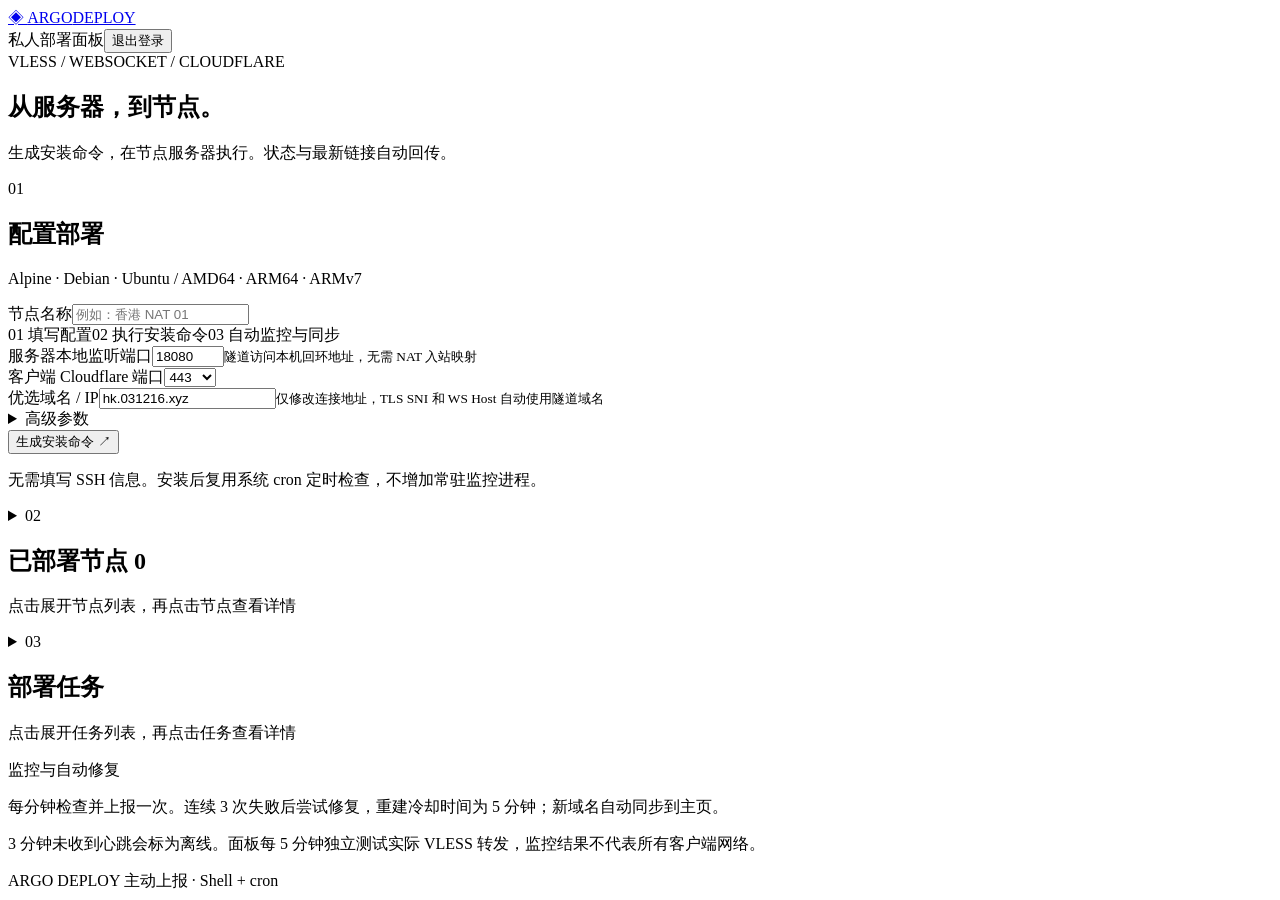
==== app/static/index.html @ 2254b19c "Release command-based Argo node deployment and monitoring" ====
<!doctype html>
<html lang="zh-CN"><head><meta charset="utf-8"><meta name="viewport" content="width=device-width,initial-scale=1"><title>Argo · 节点部署</title><link rel="stylesheet" href="/static/deploy.css?v=6"><script src="/static/deploy-ui.js?v=4" defer></script></head>
<body><header><a class="brand" href="/">◈ <span>ARGO<span class="subbrand">DEPLOY</span></span></a><div class="header-right"><span class="pill">私人部署面板</span><button id="logout" class="ghost">退出登录</button></div></header>
<main><section class="intro"><div class="eyebrow">VLESS / WEBSOCKET / CLOUDFLARE</div><h1>从服务器，到节点。</h1><p>生成安装命令，在节点服务器执行。状态与最新链接自动回传。</p></section>
<div class="layout"><section class="panel"><div class="section-title"><span class="step">01</span><div><h2>配置部署</h2><p>Alpine · Debian · Ubuntu / AMD64 · ARM64 · ARMv7</p></div></div>
<form id="deploy-form" autocomplete="off"><div class="field"><label for="remark">节点名称</label><input id="remark" name="remark" placeholder="例如：香港 NAT 01" required maxlength="80"></div><div class="install-flow"><span>01 填写配置</span><span>02 执行安装命令</span><span>03 自动监控与同步</span></div><div class="divider"></div><div class="fields"><div class="field"><label for="node_port">服务器本地监听端口</label><input id="node_port" name="node_port" type="number" value="18080" min="1024" max="65535" required><small>隧道访问本机回环地址，无需 NAT 入站映射</small></div><div class="field"><label for="client_port">客户端 Cloudflare 端口</label><select id="client_port" name="client_port"><option>443</option><option>2053</option><option>2083</option><option>2087</option><option>2096</option><option>8443</option></select></div></div>
<div class="field"><label for="client_address">优选域名 / IP</label><input id="client_address" name="client_address" value="hk.031216.xyz" placeholder="留空则使用隧道域名"><small>仅修改连接地址，TLS SNI 和 WS Host 自动使用隧道域名</small></div>
<details><summary>高级参数</summary><div class="field"><label for="ws_path">WebSocket 路径（可选）</label><input id="ws_path" name="ws_path" placeholder="留空自动生成，如 /my-path" maxlength="128"></div><div class="field"><label for="uuid">UUID（可选）</label><input id="uuid" name="uuid" placeholder="留空自动生成" maxlength="36"></div></details>
<div id="form-error" class="error" role="alert" hidden></div><button type="submit" class="primary" id="submit">生成安装命令 <span>↗</span></button><p class="footnote">无需填写 SSH 信息。安装后复用系统 cron 定时检查，不增加常驻监控进程。</p></form></section>
<section class="panel deployed"><details id="node-module" class="module-details"><summary class="section-title"><span class="step">02</span><div><h2>已部署节点 <span id="node-count" class="count">0</span></h2><p>点击展开节点列表，再点击节点查看详情</p></div><span class="module-arrow" aria-hidden="true"></span></summary><div id="deployed-nodes"><p class="empty">正在加载节点…</p></div></details></section><section class="panel tasks"><details id="task-module" class="module-details"><summary class="section-title"><span class="step">03</span><div><h2>部署任务</h2><p>点击展开任务列表，再点击任务查看详情</p></div><span class="module-arrow" aria-hidden="true"></span></summary><div class="task-toolbar"><button id="refresh" class="ghost" title="刷新任务">刷新任务 ↻</button></div><div id="tasks"><p class="empty">正在加载任务…</p></div></details></section><section class="note"><span>监控与自动修复</span><p>每分钟检查并上报一次。连续 3 次失败后尝试修复，重建冷却时间为 5 分钟；新域名自动同步到主页。</p><p>3 分钟未收到心跳会标为离线。面板每 5 分钟独立测试实际 VLESS 转发，监控结果不代表所有客户端网络。</p></section></div>
<section id="logs-panel" class="panel logs" hidden><div class="section-title"><span class="step">04</span><h2 id="logs-title">任务日志</h2><button id="close-logs" class="icon">×</button></div><pre id="logs" aria-live="polite"></pre></section><dialog id="edit-dialog"><div class="dialog-heading"><h2>编辑节点</h2><button id="close-edit" type="button" class="icon" aria-label="关闭">×</button></div><form id="edit-form"><div class="field"><label for="edit-remark">节点名称</label><input id="edit-remark" name="remark" required maxlength="80"></div><div class="fields"><div class="field"><label for="edit-node-port">服务器本地监听端口</label><input id="edit-node-port" name="node_port" type="number" min="1024" max="65535" required></div><div class="field"><label for="edit-client-port">客户端端口</label><select id="edit-client-port" name="client_port"><option>443</option><option>2053</option><option>2083</option><option>2087</option><option>2096</option><option>8443</option></select></div></div><div class="field"><label for="edit-address">优选域名 / IP</label><input id="edit-address" name="client_address" placeholder="留空使用隧道域名" maxlength="253"></div><p class="edit-hint">优选地址、客户端端口和名称立即更新链接。监听端口由节点下次连接时应用；未接入的已有节点需先执行接入命令。端口修改会生成新的临时隧道链接。</p><div id="edit-error" class="error" role="alert" hidden></div><button id="save-edit" class="primary" type="submit">保存修改</button></form></dialog><dialog id="command-dialog"><div class="dialog-heading"><h2 id="command-title">在节点服务器执行</h2><button id="close-command" type="button" class="icon" aria-label="关闭">×</button></div><p class="edit-hint">复制命令，在对应服务器以 root 执行。命令 24 小时有效，仅可完成一次绑定；重新生成后旧命令失效。</p><pre id="install-command" class="command-output"></pre><button id="copy-command" class="primary" type="button">复制安装命令</button><p class="edit-hint command-hint">安装进度、状态和 VLESS 链接会自动出现在主页，无需保持本页打开。</p></dialog></main><footer>ARGO DEPLOY <span>主动上报 · Shell + cron</span></footer></body></html>
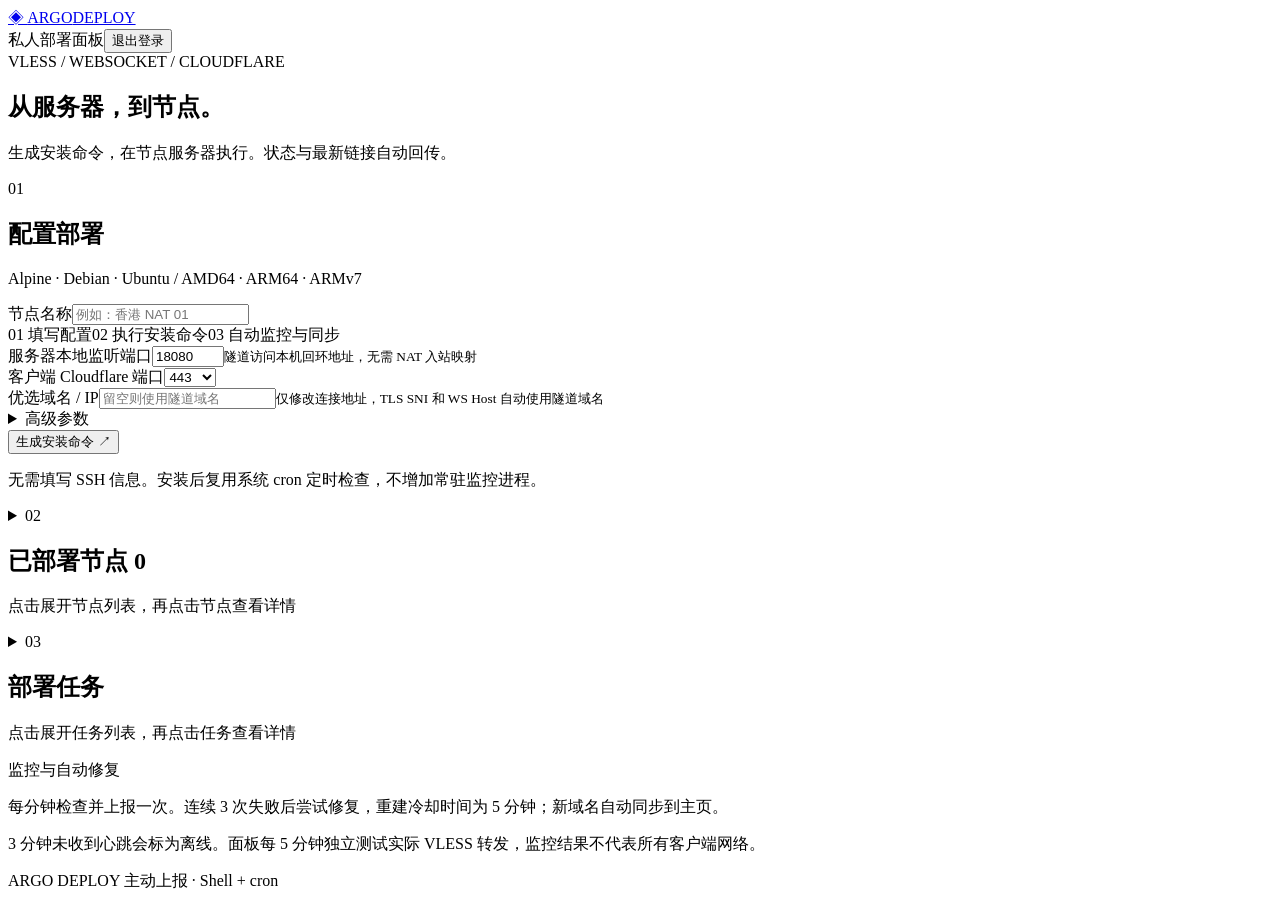
==== commit b500b65f: "Remove built-in preferred address from public defaults and examples" ====
--- a/app/static/index.html
+++ b/app/static/index.html
@@ -1,10 +1,10 @@
 <!doctype html>
-<html lang="zh-CN"><head><meta charset="utf-8"><meta name="viewport" content="width=device-width,initial-scale=1"><title>Argo · 节点部署</title><link rel="stylesheet" href="/static/deploy.css?v=6"><script src="/static/deploy-ui.js?v=4" defer></script></head>
+<html lang="zh-CN"><head><meta charset="utf-8"><meta name="viewport" content="width=device-width,initial-scale=1"><title>Argo · 节点部署</title><link rel="stylesheet" href="/static/deploy.css?v=6"><script src="/static/deploy-ui.js?v=5" defer></script></head>
 <body><header><a class="brand" href="/">◈ <span>ARGO<span class="subbrand">DEPLOY</span></span></a><div class="header-right"><span class="pill">私人部署面板</span><button id="logout" class="ghost">退出登录</button></div></header>
 <main><section class="intro"><div class="eyebrow">VLESS / WEBSOCKET / CLOUDFLARE</div><h1>从服务器，到节点。</h1><p>生成安装命令，在节点服务器执行。状态与最新链接自动回传。</p></section>
 <div class="layout"><section class="panel"><div class="section-title"><span class="step">01</span><div><h2>配置部署</h2><p>Alpine · Debian · Ubuntu / AMD64 · ARM64 · ARMv7</p></div></div>
 <form id="deploy-form" autocomplete="off"><div class="field"><label for="remark">节点名称</label><input id="remark" name="remark" placeholder="例如：香港 NAT 01" required maxlength="80"></div><div class="install-flow"><span>01 填写配置</span><span>02 执行安装命令</span><span>03 自动监控与同步</span></div><div class="divider"></div><div class="fields"><div class="field"><label for="node_port">服务器本地监听端口</label><input id="node_port" name="node_port" type="number" value="18080" min="1024" max="65535" required><small>隧道访问本机回环地址，无需 NAT 入站映射</small></div><div class="field"><label for="client_port">客户端 Cloudflare 端口</label><select id="client_port" name="client_port"><option>443</option><option>2053</option><option>2083</option><option>2087</option><option>2096</option><option>8443</option></select></div></div>
-<div class="field"><label for="client_address">优选域名 / IP</label><input id="client_address" name="client_address" value="hk.031216.xyz" placeholder="留空则使用隧道域名"><small>仅修改连接地址，TLS SNI 和 WS Host 自动使用隧道域名</small></div>
+<div class="field"><label for="client_address">优选域名 / IP</label><input id="client_address" name="client_address" value="" placeholder="留空则使用隧道域名"><small>仅修改连接地址，TLS SNI 和 WS Host 自动使用隧道域名</small></div>
 <details><summary>高级参数</summary><div class="field"><label for="ws_path">WebSocket 路径（可选）</label><input id="ws_path" name="ws_path" placeholder="留空自动生成，如 /my-path" maxlength="128"></div><div class="field"><label for="uuid">UUID（可选）</label><input id="uuid" name="uuid" placeholder="留空自动生成" maxlength="36"></div></details>
 <div id="form-error" class="error" role="alert" hidden></div><button type="submit" class="primary" id="submit">生成安装命令 <span>↗</span></button><p class="footnote">无需填写 SSH 信息。安装后复用系统 cron 定时检查，不增加常驻监控进程。</p></form></section>
 <section class="panel deployed"><details id="node-module" class="module-details"><summary class="section-title"><span class="step">02</span><div><h2>已部署节点 <span id="node-count" class="count">0</span></h2><p>点击展开节点列表，再点击节点查看详情</p></div><span class="module-arrow" aria-hidden="true"></span></summary><div id="deployed-nodes"><p class="empty">正在加载节点…</p></div></details></section><section class="panel tasks"><details id="task-module" class="module-details"><summary class="section-title"><span class="step">03</span><div><h2>部署任务</h2><p>点击展开任务列表，再点击任务查看详情</p></div><span class="module-arrow" aria-hidden="true"></span></summary><div class="task-toolbar"><button id="refresh" class="ghost" title="刷新任务">刷新任务 ↻</button></div><div id="tasks"><p class="empty">正在加载任务…</p></div></details></section><section class="note"><span>监控与自动修复</span><p>每分钟检查并上报一次。连续 3 次失败后尝试修复，重建冷却时间为 5 分钟；新域名自动同步到主页。</p><p>3 分钟未收到心跳会标为离线。面板每 5 分钟独立测试实际 VLESS 转发，监控结果不代表所有客户端网络。</p></section></div>
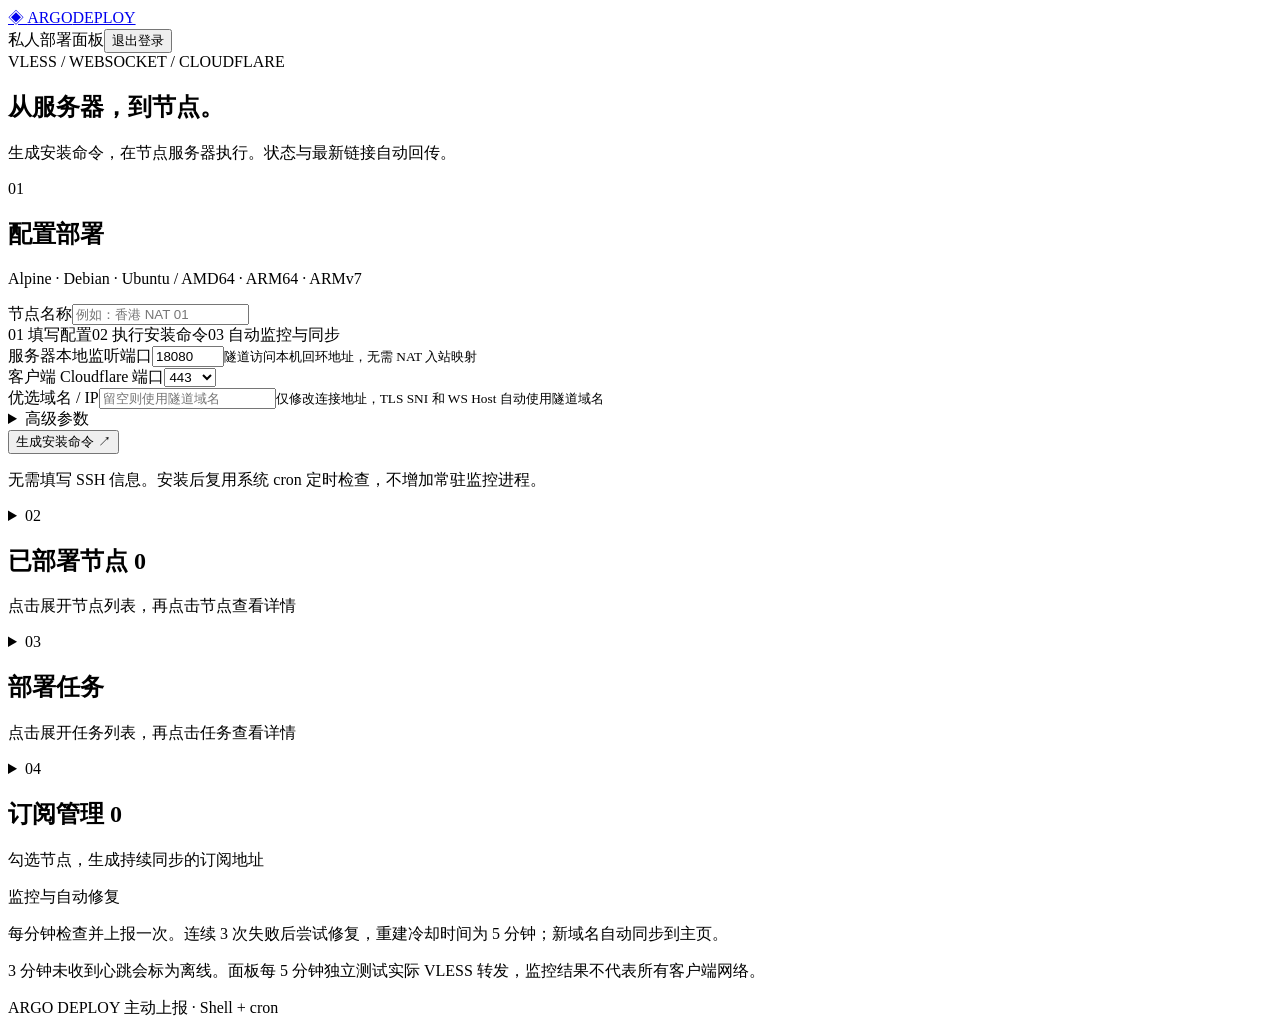
==== commit 93907125: "Add selective live subscriptions with multi-client export and link controls" ====
--- a/app/static/index.html
+++ b/app/static/index.html
@@ -1,5 +1,5 @@
 <!doctype html>
-<html lang="zh-CN"><head><meta charset="utf-8"><meta name="viewport" content="width=device-width,initial-scale=1"><title>Argo · 节点部署</title><link rel="stylesheet" href="/static/deploy.css?v=6"><script src="/static/deploy-ui.js?v=5" defer></script></head>
+<html lang="zh-CN"><head><meta charset="utf-8"><meta name="viewport" content="width=device-width,initial-scale=1"><title>Argo · 节点部署</title><link rel="stylesheet" href="/static/deploy.css?v=7"><script src="/static/deploy-ui.js?v=6" defer></script><script src="/static/subscriptions.js?v=1" defer></script></head>
 <body><header><a class="brand" href="/">◈ <span>ARGO<span class="subbrand">DEPLOY</span></span></a><div class="header-right"><span class="pill">私人部署面板</span><button id="logout" class="ghost">退出登录</button></div></header>
 <main><section class="intro"><div class="eyebrow">VLESS / WEBSOCKET / CLOUDFLARE</div><h1>从服务器，到节点。</h1><p>生成安装命令，在节点服务器执行。状态与最新链接自动回传。</p></section>
 <div class="layout"><section class="panel"><div class="section-title"><span class="step">01</span><div><h2>配置部署</h2><p>Alpine · Debian · Ubuntu / AMD64 · ARM64 · ARMv7</p></div></div>
@@ -7,5 +7,5 @@
 <div class="field"><label for="client_address">优选域名 / IP</label><input id="client_address" name="client_address" value="" placeholder="留空则使用隧道域名"><small>仅修改连接地址，TLS SNI 和 WS Host 自动使用隧道域名</small></div>
 <details><summary>高级参数</summary><div class="field"><label for="ws_path">WebSocket 路径（可选）</label><input id="ws_path" name="ws_path" placeholder="留空自动生成，如 /my-path" maxlength="128"></div><div class="field"><label for="uuid">UUID（可选）</label><input id="uuid" name="uuid" placeholder="留空自动生成" maxlength="36"></div></details>
 <div id="form-error" class="error" role="alert" hidden></div><button type="submit" class="primary" id="submit">生成安装命令 <span>↗</span></button><p class="footnote">无需填写 SSH 信息。安装后复用系统 cron 定时检查，不增加常驻监控进程。</p></form></section>
-<section class="panel deployed"><details id="node-module" class="module-details"><summary class="section-title"><span class="step">02</span><div><h2>已部署节点 <span id="node-count" class="count">0</span></h2><p>点击展开节点列表，再点击节点查看详情</p></div><span class="module-arrow" aria-hidden="true"></span></summary><div id="deployed-nodes"><p class="empty">正在加载节点…</p></div></details></section><section class="panel tasks"><details id="task-module" class="module-details"><summary class="section-title"><span class="step">03</span><div><h2>部署任务</h2><p>点击展开任务列表，再点击任务查看详情</p></div><span class="module-arrow" aria-hidden="true"></span></summary><div class="task-toolbar"><button id="refresh" class="ghost" title="刷新任务">刷新任务 ↻</button></div><div id="tasks"><p class="empty">正在加载任务…</p></div></details></section><section class="note"><span>监控与自动修复</span><p>每分钟检查并上报一次。连续 3 次失败后尝试修复，重建冷却时间为 5 分钟；新域名自动同步到主页。</p><p>3 分钟未收到心跳会标为离线。面板每 5 分钟独立测试实际 VLESS 转发，监控结果不代表所有客户端网络。</p></section></div>
-<section id="logs-panel" class="panel logs" hidden><div class="section-title"><span class="step">04</span><h2 id="logs-title">任务日志</h2><button id="close-logs" class="icon">×</button></div><pre id="logs" aria-live="polite"></pre></section><dialog id="edit-dialog"><div class="dialog-heading"><h2>编辑节点</h2><button id="close-edit" type="button" class="icon" aria-label="关闭">×</button></div><form id="edit-form"><div class="field"><label for="edit-remark">节点名称</label><input id="edit-remark" name="remark" required maxlength="80"></div><div class="fields"><div class="field"><label for="edit-node-port">服务器本地监听端口</label><input id="edit-node-port" name="node_port" type="number" min="1024" max="65535" required></div><div class="field"><label for="edit-client-port">客户端端口</label><select id="edit-client-port" name="client_port"><option>443</option><option>2053</option><option>2083</option><option>2087</option><option>2096</option><option>8443</option></select></div></div><div class="field"><label for="edit-address">优选域名 / IP</label><input id="edit-address" name="client_address" placeholder="留空使用隧道域名" maxlength="253"></div><p class="edit-hint">优选地址、客户端端口和名称立即更新链接。监听端口由节点下次连接时应用；未接入的已有节点需先执行接入命令。端口修改会生成新的临时隧道链接。</p><div id="edit-error" class="error" role="alert" hidden></div><button id="save-edit" class="primary" type="submit">保存修改</button></form></dialog><dialog id="command-dialog"><div class="dialog-heading"><h2 id="command-title">在节点服务器执行</h2><button id="close-command" type="button" class="icon" aria-label="关闭">×</button></div><p class="edit-hint">复制命令，在对应服务器以 root 执行。命令 24 小时有效，仅可完成一次绑定；重新生成后旧命令失效。</p><pre id="install-command" class="command-output"></pre><button id="copy-command" class="primary" type="button">复制安装命令</button><p class="edit-hint command-hint">安装进度、状态和 VLESS 链接会自动出现在主页，无需保持本页打开。</p></dialog></main><footer>ARGO DEPLOY <span>主动上报 · Shell + cron</span></footer></body></html>
+<section class="panel deployed"><details id="node-module" class="module-details"><summary class="section-title"><span class="step">02</span><div><h2>已部署节点 <span id="node-count" class="count">0</span></h2><p>点击展开节点列表，再点击节点查看详情</p></div><span class="module-arrow" aria-hidden="true"></span></summary><div id="deployed-nodes"><p class="empty">正在加载节点…</p></div></details></section><section class="panel tasks"><details id="task-module" class="module-details"><summary class="section-title"><span class="step">03</span><div><h2>部署任务</h2><p>点击展开任务列表，再点击任务查看详情</p></div><span class="module-arrow" aria-hidden="true"></span></summary><div class="task-toolbar"><button id="refresh" class="ghost" title="刷新任务">刷新任务 ↻</button></div><div id="tasks"><p class="empty">正在加载任务…</p></div></details></section><section class="panel subscriptions"><details id="subscription-module" class="module-details"><summary class="section-title"><span class="step">04</span><div><h2>订阅管理 <span id="subscription-count" class="count">0</span></h2><p>勾选节点，生成持续同步的订阅地址</p></div><span class="module-arrow" aria-hidden="true"></span></summary><div class="task-toolbar"><button id="new-subscription" class="ghost" type="button">创建订阅 +</button></div><p class="meta">订阅只包含已选择的节点；域名变化随客户端更新订阅同步。订阅地址包含访问凭据，请仅分享给需要使用的人。</p><div id="subscription-error" class="error" role="alert" hidden></div><div id="subscription-list"><p class="empty">正在加载订阅…</p></div></details></section><section class="note"><span>监控与自动修复</span><p>每分钟检查并上报一次。连续 3 次失败后尝试修复，重建冷却时间为 5 分钟；新域名自动同步到主页。</p><p>3 分钟未收到心跳会标为离线。面板每 5 分钟独立测试实际 VLESS 转发，监控结果不代表所有客户端网络。</p></section></div>
+<section id="logs-panel" class="panel logs" hidden><div class="section-title"><span class="step">04</span><h2 id="logs-title">任务日志</h2><button id="close-logs" class="icon">×</button></div><pre id="logs" aria-live="polite"></pre></section><dialog id="edit-dialog"><div class="dialog-heading"><h2>编辑节点</h2><button id="close-edit" type="button" class="icon" aria-label="关闭">×</button></div><form id="edit-form"><div class="field"><label for="edit-remark">节点名称</label><input id="edit-remark" name="remark" required maxlength="80"></div><div class="fields"><div class="field"><label for="edit-node-port">服务器本地监听端口</label><input id="edit-node-port" name="node_port" type="number" min="1024" max="65535" required></div><div class="field"><label for="edit-client-port">客户端端口</label><select id="edit-client-port" name="client_port"><option>443</option><option>2053</option><option>2083</option><option>2087</option><option>2096</option><option>8443</option></select></div></div><div class="field"><label for="edit-address">优选域名 / IP</label><input id="edit-address" name="client_address" placeholder="留空使用隧道域名" maxlength="253"></div><p class="edit-hint">优选地址、客户端端口和名称立即更新链接。监听端口由节点下次连接时应用；未接入的已有节点需先执行接入命令。端口修改会生成新的临时隧道链接。</p><div id="edit-error" class="error" role="alert" hidden></div><button id="save-edit" class="primary" type="submit">保存修改</button></form></dialog><dialog id="command-dialog"><div class="dialog-heading"><h2 id="command-title">在节点服务器执行</h2><button id="close-command" type="button" class="icon" aria-label="关闭">×</button></div><p class="edit-hint">复制命令，在对应服务器以 root 执行。命令 24 小时有效，仅可完成一次绑定；重新生成后旧命令失效。</p><pre id="install-command" class="command-output"></pre><button id="copy-command" class="primary" type="button">复制安装命令</button><p class="edit-hint command-hint">安装进度、状态和 VLESS 链接会自动出现在主页，无需保持本页打开。</p></dialog><dialog id="subscription-editor"><div class="dialog-heading"><h2 id="subscription-editor-title">创建订阅</h2><button id="close-sub-editor" type="button" class="icon" aria-label="关闭">×</button></div><form id="subscription-form"><div class="field"><label for="sub-name">订阅名称</label><input id="sub-name" required maxlength="80" placeholder="例如：我的常用节点"></div><div class="field"><label for="sub-expires">到期时间（可选，本地时间）</label><input id="sub-expires" type="datetime-local"><small>留空永久有效，到期后订阅地址停止访问。</small></div><label class="check"><input id="sub-enabled" type="checkbox" checked>启用订阅</label><div class="divider"></div><div class="field"><label for="sub-node-search">选择节点 · 已选 <span id="sub-selected-count">0</span></label><input id="sub-node-search" type="search" placeholder="搜索节点名称或地址"></div><div class="task-actions"><button id="sub-select-all" class="ghost" type="button">选择可见节点</button><button id="sub-select-none" class="ghost" type="button">清空选择</button></div><div id="sub-node-picker" class="subscription-picker"></div><p class="edit-hint">新部署节点不会自动加入；可随时编辑选择。卸载中或已删除的节点不再导出。未选节点时可保存，待添加节点后再使用订阅。</p><div id="sub-edit-error" class="error" role="alert" hidden></div><button id="save-subscription" class="primary" type="submit">保存订阅</button></form></dialog><dialog id="subscription-preview"><div class="dialog-heading"><h2 id="sub-preview-title">订阅预览</h2><button id="close-sub-preview" type="button" class="icon" aria-label="关闭">×</button></div><pre id="sub-preview-content" class="command-output"></pre><button id="copy-sub-preview" class="primary" type="button">复制内容</button></dialog></main><footer>ARGO DEPLOY <span>主动上报 · Shell + cron</span></footer></body></html>
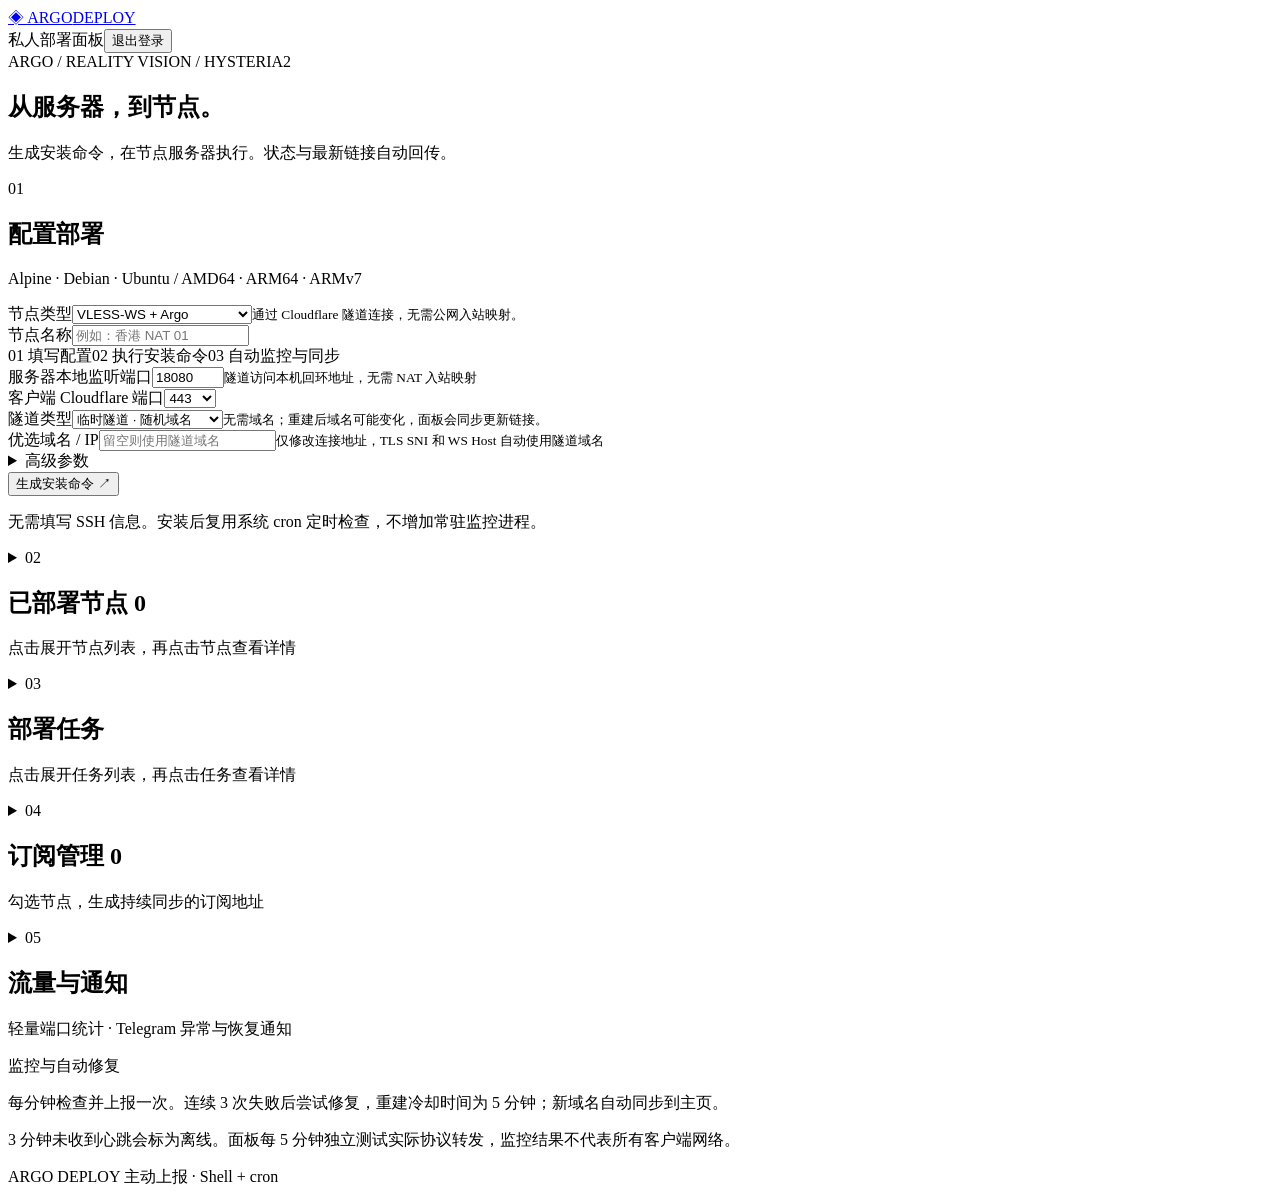
==== commit 86676ee3: "Add tunnel protocols, chained subscriptions and lightweight Telegram monitoring" ====
--- a/app/static/index.html
+++ b/app/static/index.html
@@ -1,11 +1,14 @@
 <!doctype html>
-<html lang="zh-CN"><head><meta charset="utf-8"><meta name="viewport" content="width=device-width,initial-scale=1"><title>Argo · 节点部署</title><link rel="stylesheet" href="/static/deploy.css?v=7"><script src="/static/deploy-ui.js?v=6" defer></script><script src="/static/subscriptions.js?v=1" defer></script></head>
+<html lang="zh-CN"><head><meta charset="utf-8"><meta name="viewport" content="width=device-width,initial-scale=1"><title>Argo · 节点部署</title><link rel="stylesheet" href="/static/deploy.css?v=11"><script src="/static/deploy-ui.js?v=11" defer></script><script src="/static/subscriptions.js?v=3" defer></script><script src="/static/telemetry.js?v=1" defer></script></head>
 <body><header><a class="brand" href="/">◈ <span>ARGO<span class="subbrand">DEPLOY</span></span></a><div class="header-right"><span class="pill">私人部署面板</span><button id="logout" class="ghost">退出登录</button></div></header>
-<main><section class="intro"><div class="eyebrow">VLESS / WEBSOCKET / CLOUDFLARE</div><h1>从服务器，到节点。</h1><p>生成安装命令，在节点服务器执行。状态与最新链接自动回传。</p></section>
+<main><section class="intro"><div class="eyebrow">ARGO / REALITY VISION / HYSTERIA2</div><h1>从服务器，到节点。</h1><p>生成安装命令，在节点服务器执行。状态与最新链接自动回传。</p></section>
 <div class="layout"><section class="panel"><div class="section-title"><span class="step">01</span><div><h2>配置部署</h2><p>Alpine · Debian · Ubuntu / AMD64 · ARM64 · ARMv7</p></div></div>
-<form id="deploy-form" autocomplete="off"><div class="field"><label for="remark">节点名称</label><input id="remark" name="remark" placeholder="例如：香港 NAT 01" required maxlength="80"></div><div class="install-flow"><span>01 填写配置</span><span>02 执行安装命令</span><span>03 自动监控与同步</span></div><div class="divider"></div><div class="fields"><div class="field"><label for="node_port">服务器本地监听端口</label><input id="node_port" name="node_port" type="number" value="18080" min="1024" max="65535" required><small>隧道访问本机回环地址，无需 NAT 入站映射</small></div><div class="field"><label for="client_port">客户端 Cloudflare 端口</label><select id="client_port" name="client_port"><option>443</option><option>2053</option><option>2083</option><option>2087</option><option>2096</option><option>8443</option></select></div></div>
-<div class="field"><label for="client_address">优选域名 / IP</label><input id="client_address" name="client_address" value="" placeholder="留空则使用隧道域名"><small>仅修改连接地址，TLS SNI 和 WS Host 自动使用隧道域名</small></div>
+<form id="deploy-form" autocomplete="off"><div class="field"><label for="protocol">节点类型</label><select id="protocol" name="protocol"><option value="vless-ws-argo">VLESS-WS + Argo</option><option value="reality">VLESS TCP Reality Vision</option><option value="hysteria2">Hysteria2</option></select><small id="protocol-hint">通过 Cloudflare 隧道连接，无需公网入站映射。</small></div><div class="field"><label for="remark">节点名称</label><input id="remark" name="remark" placeholder="例如：香港 NAT 01" required maxlength="80"></div><div class="install-flow"><span>01 填写配置</span><span>02 执行安装命令</span><span>03 自动监控与同步</span></div><div class="divider"></div><div class="fields"><div class="field"><label for="node_port">服务器本地监听端口</label><input id="node_port" name="node_port" type="number" value="18080" min="1024" max="65535" required><small id="listen-port-hint">隧道访问本机回环地址，无需 NAT 入站映射</small></div><div class="field"><label for="client_port">客户端 Cloudflare 端口</label><select id="client_port" name="client_port"><option>443</option><option>2053</option><option>2083</option><option>2087</option><option>2096</option><option>8443</option></select></div><div id="direct-port-field" class="field" hidden><label for="direct_client_port">公网 / NAT 映射端口</label><input id="direct_client_port" name="client_port" type="number" min="1" max="65535" value="18080" disabled required><small>客户端实际连接的外部端口，可与本地监听端口不同</small></div></div>
+<div class="field" id="server-name-field" hidden><label for="server_name">TLS / Reality 伪装域名</label><input id="server_name" name="server_name" value="www.amd.com" maxlength="253" disabled required><small id="tls-mode-hint"></small></div>
+<div class="field"><label for="tunnel_mode">隧道类型</label><select id="tunnel_mode" name="tunnel_mode"><option value="temp">临时隧道 · 随机域名</option><option value="fixed">固定隧道 · 自定义域名</option></select><small id="tunnel-mode-hint">无需域名；重建后域名可能变化，面板会同步更新链接。</small></div>
+<div id="fixed-hostname-field" class="field" hidden><label for="fixed_hostname">固定隧道域名（可选）</label><input id="fixed_hostname" name="fixed_hostname" placeholder="留空自动分配" maxlength="253" autocapitalize="none" spellcheck="false" disabled><small id="fixed-domain-hint">正在读取可用域名…</small></div>
+<div class="field"><label id="address-label" for="client_address">优选域名 / IP</label><input id="client_address" name="client_address" value="" placeholder="留空则使用隧道域名"><small id="address-hint">仅修改连接地址，TLS SNI 和 WS Host 自动使用隧道域名</small></div>
 <details><summary>高级参数</summary><div class="field"><label for="ws_path">WebSocket 路径（可选）</label><input id="ws_path" name="ws_path" placeholder="留空自动生成，如 /my-path" maxlength="128"></div><div class="field"><label for="uuid">UUID（可选）</label><input id="uuid" name="uuid" placeholder="留空自动生成" maxlength="36"></div></details>
 <div id="form-error" class="error" role="alert" hidden></div><button type="submit" class="primary" id="submit">生成安装命令 <span>↗</span></button><p class="footnote">无需填写 SSH 信息。安装后复用系统 cron 定时检查，不增加常驻监控进程。</p></form></section>
-<section class="panel deployed"><details id="node-module" class="module-details"><summary class="section-title"><span class="step">02</span><div><h2>已部署节点 <span id="node-count" class="count">0</span></h2><p>点击展开节点列表，再点击节点查看详情</p></div><span class="module-arrow" aria-hidden="true"></span></summary><div id="deployed-nodes"><p class="empty">正在加载节点…</p></div></details></section><section class="panel tasks"><details id="task-module" class="module-details"><summary class="section-title"><span class="step">03</span><div><h2>部署任务</h2><p>点击展开任务列表，再点击任务查看详情</p></div><span class="module-arrow" aria-hidden="true"></span></summary><div class="task-toolbar"><button id="refresh" class="ghost" title="刷新任务">刷新任务 ↻</button></div><div id="tasks"><p class="empty">正在加载任务…</p></div></details></section><section class="panel subscriptions"><details id="subscription-module" class="module-details"><summary class="section-title"><span class="step">04</span><div><h2>订阅管理 <span id="subscription-count" class="count">0</span></h2><p>勾选节点，生成持续同步的订阅地址</p></div><span class="module-arrow" aria-hidden="true"></span></summary><div class="task-toolbar"><button id="new-subscription" class="ghost" type="button">创建订阅 +</button></div><p class="meta">订阅只包含已选择的节点；域名变化随客户端更新订阅同步。订阅地址包含访问凭据，请仅分享给需要使用的人。</p><div id="subscription-error" class="error" role="alert" hidden></div><div id="subscription-list"><p class="empty">正在加载订阅…</p></div></details></section><section class="note"><span>监控与自动修复</span><p>每分钟检查并上报一次。连续 3 次失败后尝试修复，重建冷却时间为 5 分钟；新域名自动同步到主页。</p><p>3 分钟未收到心跳会标为离线。面板每 5 分钟独立测试实际 VLESS 转发，监控结果不代表所有客户端网络。</p></section></div>
-<section id="logs-panel" class="panel logs" hidden><div class="section-title"><span class="step">04</span><h2 id="logs-title">任务日志</h2><button id="close-logs" class="icon">×</button></div><pre id="logs" aria-live="polite"></pre></section><dialog id="edit-dialog"><div class="dialog-heading"><h2>编辑节点</h2><button id="close-edit" type="button" class="icon" aria-label="关闭">×</button></div><form id="edit-form"><div class="field"><label for="edit-remark">节点名称</label><input id="edit-remark" name="remark" required maxlength="80"></div><div class="fields"><div class="field"><label for="edit-node-port">服务器本地监听端口</label><input id="edit-node-port" name="node_port" type="number" min="1024" max="65535" required></div><div class="field"><label for="edit-client-port">客户端端口</label><select id="edit-client-port" name="client_port"><option>443</option><option>2053</option><option>2083</option><option>2087</option><option>2096</option><option>8443</option></select></div></div><div class="field"><label for="edit-address">优选域名 / IP</label><input id="edit-address" name="client_address" placeholder="留空使用隧道域名" maxlength="253"></div><p class="edit-hint">优选地址、客户端端口和名称立即更新链接。监听端口由节点下次连接时应用；未接入的已有节点需先执行接入命令。端口修改会生成新的临时隧道链接。</p><div id="edit-error" class="error" role="alert" hidden></div><button id="save-edit" class="primary" type="submit">保存修改</button></form></dialog><dialog id="command-dialog"><div class="dialog-heading"><h2 id="command-title">在节点服务器执行</h2><button id="close-command" type="button" class="icon" aria-label="关闭">×</button></div><p class="edit-hint">复制命令，在对应服务器以 root 执行。命令 24 小时有效，仅可完成一次绑定；重新生成后旧命令失效。</p><pre id="install-command" class="command-output"></pre><button id="copy-command" class="primary" type="button">复制安装命令</button><p class="edit-hint command-hint">安装进度、状态和 VLESS 链接会自动出现在主页，无需保持本页打开。</p></dialog><dialog id="subscription-editor"><div class="dialog-heading"><h2 id="subscription-editor-title">创建订阅</h2><button id="close-sub-editor" type="button" class="icon" aria-label="关闭">×</button></div><form id="subscription-form"><div class="field"><label for="sub-name">订阅名称</label><input id="sub-name" required maxlength="80" placeholder="例如：我的常用节点"></div><div class="field"><label for="sub-expires">到期时间（可选，本地时间）</label><input id="sub-expires" type="datetime-local"><small>留空永久有效，到期后订阅地址停止访问。</small></div><label class="check"><input id="sub-enabled" type="checkbox" checked>启用订阅</label><div class="divider"></div><div class="field"><label for="sub-node-search">选择节点 · 已选 <span id="sub-selected-count">0</span></label><input id="sub-node-search" type="search" placeholder="搜索节点名称或地址"></div><div class="task-actions"><button id="sub-select-all" class="ghost" type="button">选择可见节点</button><button id="sub-select-none" class="ghost" type="button">清空选择</button></div><div id="sub-node-picker" class="subscription-picker"></div><p class="edit-hint">新部署节点不会自动加入；可随时编辑选择。卸载中或已删除的节点不再导出。未选节点时可保存，待添加节点后再使用订阅。</p><div id="sub-edit-error" class="error" role="alert" hidden></div><button id="save-subscription" class="primary" type="submit">保存订阅</button></form></dialog><dialog id="subscription-preview"><div class="dialog-heading"><h2 id="sub-preview-title">订阅预览</h2><button id="close-sub-preview" type="button" class="icon" aria-label="关闭">×</button></div><pre id="sub-preview-content" class="command-output"></pre><button id="copy-sub-preview" class="primary" type="button">复制内容</button></dialog></main><footer>ARGO DEPLOY <span>主动上报 · Shell + cron</span></footer></body></html>
+<section class="panel deployed"><details id="node-module" class="module-details"><summary class="section-title"><span class="step">02</span><div><h2>已部署节点 <span id="node-count" class="count">0</span></h2><p>点击展开节点列表，再点击节点查看详情</p></div><span class="module-arrow" aria-hidden="true"></span></summary><div id="deployed-nodes"><p class="empty">正在加载节点…</p></div></details></section><section class="panel tasks"><details id="task-module" class="module-details"><summary class="section-title"><span class="step">03</span><div><h2>部署任务</h2><p>点击展开任务列表，再点击任务查看详情</p></div><span class="module-arrow" aria-hidden="true"></span></summary><div class="task-toolbar"><button id="refresh" class="ghost" title="刷新任务">刷新任务 ↻</button></div><div id="tasks"><p class="empty">正在加载任务…</p></div></details></section><section class="panel subscriptions"><details id="subscription-module" class="module-details"><summary class="section-title"><span class="step">04</span><div><h2>订阅管理 <span id="subscription-count" class="count">0</span></h2><p>勾选节点，生成持续同步的订阅地址</p></div><span class="module-arrow" aria-hidden="true"></span></summary><div class="task-toolbar"><button id="import-external-nodes" class="ghost" type="button">导入外部节点</button><button id="new-subscription" class="ghost" type="button">创建订阅 +</button></div><p class="meta">订阅只包含已选择的节点；域名变化随客户端更新订阅同步。订阅地址包含访问凭据，请仅分享给需要使用的人。</p><div id="subscription-error" class="error" role="alert" hidden></div><p id="external-import-success" class="meta" role="status" hidden></p><details id="external-module"><summary>外部节点 <span id="external-count" class="count">0</span></summary><div id="external-list"><p class="empty">正在加载外部节点…</p></div></details><div id="subscription-list"><p class="empty">正在加载订阅…</p></div></details></section><section class="panel"><details id="traffic-module" class="module-details"><summary class="section-title"><span class="step">05</span><div><h2>流量与通知</h2><p>轻量端口统计 · Telegram 异常与恢复通知</p></div><span class="module-arrow" aria-hidden="true"></span></summary><p id="traffic-totals" class="meta">正在读取流量…</p><div class="task-actions"><button id="traffic-refresh" class="ghost" type="button">刷新流量</button><button id="traffic-notify" class="ghost" type="button">发送流量汇总</button></div><p id="traffic-scope" class="edit-hint"></p><div id="traffic-nodes"></div><details><summary>Telegram 通知设置</summary><p id="tg-status" class="meta"></p><form id="tg-form" autocomplete="off"><div class="field"><label for="tg-token">Bot Token</label><input id="tg-token" type="password" maxlength="256" autocomplete="new-password"><small>仅面板保存加密凭据，不下发到节点；留空保留已有配置。</small></div><div class="field"><label for="tg-chat">接收聊天 ID</label><input id="tg-chat" inputmode="numeric" pattern="-?[0-9]+" maxlength="25" placeholder="私聊 ID 或群组负数 ID"><small>先向 Bot 发送 /start，再查找聊天；选择后保存。</small></div><button id="tg-find" class="ghost" type="button">查找最近聊天</button><div id="tg-chats" class="task-actions"></div><div class="fields"><div class="field"><label for="tg-offline">心跳停止阈值（秒）</label><input id="tg-offline" type="number" min="180" max="3600" value="180" required></div><div class="field"><label for="tg-hours">流量汇总间隔（小时）</label><input id="tg-hours" type="number" min="1" max="168" value="24" required></div></div><label class="check"><input id="tg-enabled" type="checkbox">启用异常和恢复通知</label><label class="check"><input id="tg-summary" type="checkbox" checked>定时发送流量汇总（UTC 统计）</label><div class="task-actions"><button type="submit" class="ghost">保存通知配置</button><button id="tg-test" class="ghost" type="button">发送测试通知</button></div></form></details><p id="telemetry-message" class="meta" role="status"></p></details></section><section class="note"><span>监控与自动修复</span><p>每分钟检查并上报一次。连续 3 次失败后尝试修复，重建冷却时间为 5 分钟；新域名自动同步到主页。</p><p>3 分钟未收到心跳会标为离线。面板每 5 分钟独立测试实际协议转发，监控结果不代表所有客户端网络。</p></section></div>
+<section id="logs-panel" class="panel logs" hidden><div class="section-title"><span class="step">04</span><h2 id="logs-title">任务日志</h2><button id="close-logs" class="icon">×</button></div><pre id="logs" aria-live="polite"></pre></section><dialog id="edit-dialog"><div class="dialog-heading"><h2>编辑节点</h2><button id="close-edit" type="button" class="icon" aria-label="关闭">×</button></div><form id="edit-form"><div class="field"><label for="edit-remark">节点名称</label><input id="edit-remark" name="remark" required maxlength="80"></div><div class="fields"><div class="field"><label for="edit-node-port">服务器本地监听端口</label><input id="edit-node-port" name="node_port" type="number" min="1024" max="65535" required></div><div class="field"><label for="edit-client-port">客户端端口</label><input id="edit-client-port" name="client_port" type="number" min="1" max="65535" required></div></div><div class="field"><label id="edit-address-label" for="edit-address">优选域名 / IP</label><input id="edit-address" name="client_address" placeholder="留空使用隧道域名" maxlength="253"></div><p id="edit-port-hint" class="edit-hint">优选地址、客户端端口和名称立即更新链接。监听端口由节点下次连接时应用；未接入的已有节点需先执行接入命令。端口修改会生成新的临时隧道链接。</p><div id="edit-error" class="error" role="alert" hidden></div><button id="save-edit" class="primary" type="submit">保存修改</button></form></dialog><dialog id="command-dialog"><div class="dialog-heading"><h2 id="command-title">在节点服务器执行</h2><button id="close-command" type="button" class="icon" aria-label="关闭">×</button></div><p class="edit-hint">复制命令，在对应服务器以 root 执行。命令 24 小时有效，仅可完成一次绑定；重新生成后旧命令失效。</p><pre id="install-command" class="command-output"></pre><button id="copy-command" class="primary" type="button">复制安装命令</button><p class="edit-hint command-hint">安装进度、状态和节点链接会自动出现在主页，无需保持本页打开。</p></dialog><dialog id="subscription-editor"><div class="dialog-heading"><h2 id="subscription-editor-title">创建订阅</h2><button id="close-sub-editor" type="button" class="icon" aria-label="关闭">×</button></div><form id="subscription-form"><div class="field"><label for="sub-name">订阅名称</label><input id="sub-name" required maxlength="80" placeholder="例如：我的常用节点"></div><div class="field"><label for="sub-expires">到期时间（可选，本地时间）</label><input id="sub-expires" type="datetime-local"><small>留空永久有效，到期后订阅地址停止访问。</small></div><label class="check"><input id="sub-enabled" type="checkbox" checked>启用订阅</label><div class="divider"></div><div class="field"><label for="sub-node-search">选择节点 · 已选 <span id="sub-selected-count">0</span></label><input id="sub-node-search" type="search" placeholder="搜索节点名称或地址"></div><div class="task-actions"><button id="sub-select-all" class="ghost" type="button">选择可见节点</button><button id="sub-select-none" class="ghost" type="button">清空选择</button></div><div id="sub-node-picker" class="subscription-picker"></div><div class="divider"></div><div class="section-title chain-heading"><h3>链式代理</h3><button id="sub-add-chain" class="ghost" type="button">添加链路 +</button></div><p class="edit-hint">先勾选节点，再按入口 → 中转 → 出口排列。流量从本机进入第一跳，从最后一跳访问网站。每条链路支持 2–5 跳；Hysteria2/TUIC 放在入口之后时，上游需支持 UDP 转发。</p><div id="sub-chain-list"></div><label class="check"><input id="sub-chain-only" type="checkbox" disabled>只展示链式节点</label><p id="sub-chain-format-hint" class="edit-hint" hidden>链式订阅使用 Clash/Mihomo 或 sing-box 完整配置；普通链接和 Base64 无法保留链路关系。只展示链式节点时，不提供单节点或直连选项。</p><p class="edit-hint">新部署节点不会自动加入；可随时编辑选择。卸载中或已删除的节点不再导出。未选节点时可保存，待添加节点后再使用订阅。</p><div id="sub-edit-error" class="error" role="alert" hidden></div><button id="save-subscription" class="primary" type="submit">保存订阅</button></form></dialog><dialog id="subscription-preview"><div class="dialog-heading"><h2 id="sub-preview-title">订阅预览</h2><button id="close-sub-preview" type="button" class="icon" aria-label="关闭">×</button></div><pre id="sub-preview-content" class="command-output"></pre><button id="copy-sub-preview" class="primary" type="button">复制内容</button></dialog><dialog id="external-import-dialog"><div class="dialog-heading"><h2>导入外部节点</h2><button id="close-external-import" class="icon" type="button" aria-label="关闭">×</button></div><div class="field"><label for="external-import-mode">导入方式</label><select id="external-import-mode"><option value="content">粘贴内容 / 上传文件</option><option value="url">从订阅 URL 一次性导入</option></select></div><div id="external-content-field"><div class="field"><label for="external-import-content">节点链接或订阅内容</label><textarea id="external-import-content" rows="7" placeholder="每行一个节点链接，或粘贴 Base64 / Clash YAML / sing-box JSON" maxlength="1048576"></textarea></div><div class="field"><label for="external-import-file">也可选择文件（最多 1 MiB）</label><input id="external-import-file" type="file" accept=".txt,.yaml,.yml,.json,text/plain,application/json"></div></div><div id="external-url-field" class="field" hidden><label for="external-import-url">公开可访问的订阅地址</label><input id="external-import-url" type="url" placeholder="https://example.com/subscribe/..."><small>仅在解析时拉取一次，不保存来源 URL，不定时更新。</small></div><div class="field"><label for="external-source-label">来源标签（可选）</label><input id="external-source-label" maxlength="80" placeholder="例如：备用节点"></div><p class="edit-hint">支持 VLESS、VMess、Trojan、Shadowsocks、Hysteria2、TUIC 的常见配置。复杂插件、链式代理和部分高级选项会标为不支持。仅导入选中的节点，不自动加入订阅。</p><button id="parse-external-import" class="ghost" type="button">解析预览</button><p id="external-import-report" class="meta" role="status"></p><div id="external-import-preview" class="subscription-picker"></div><div id="external-import-error" class="error" role="alert" hidden></div><button id="confirm-external-import" class="primary" type="button" disabled>导入选中的节点</button></dialog><dialog id="external-node-editor"><div class="dialog-heading"><h2>编辑外部节点</h2><button id="close-external-editor" class="icon" type="button" aria-label="关闭">×</button></div><form id="external-node-form"><div class="field"><label for="external-edit-name">节点名称</label><input id="external-edit-name" maxlength="80" required></div><div class="field"><label for="external-edit-uri">节点链接</label><textarea id="external-edit-uri" rows="6" maxlength="16384" required></textarea></div><label class="check"><input id="external-edit-enabled" type="checkbox">启用节点</label><p class="edit-hint">保存后，引用该节点的订阅会使用新配置。停用后不再导出，删除仅移除面板记录。</p><div id="external-edit-error" class="error" role="alert" hidden></div><button id="save-external-node" class="primary" type="submit">保存外部节点</button></form></dialog></main><footer>ARGO DEPLOY <span>主动上报 · Shell + cron</span></footer></body></html>
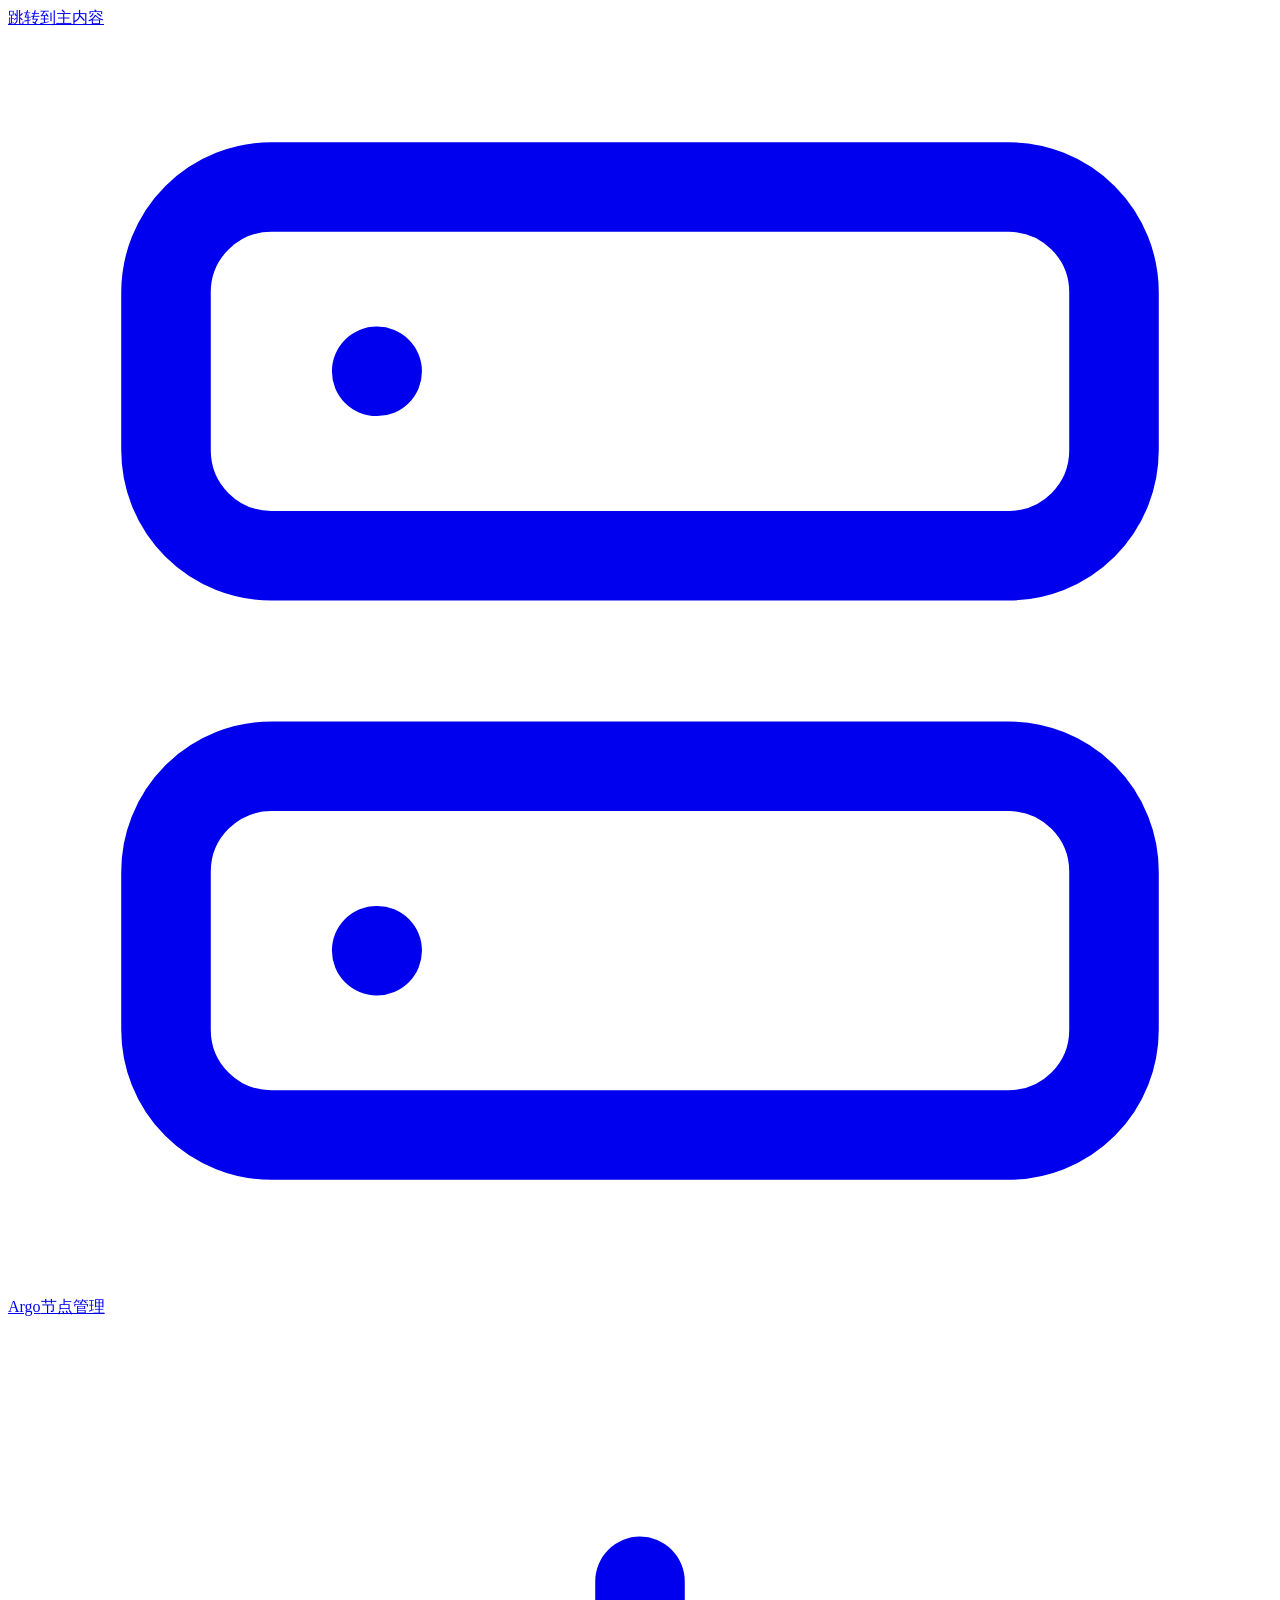
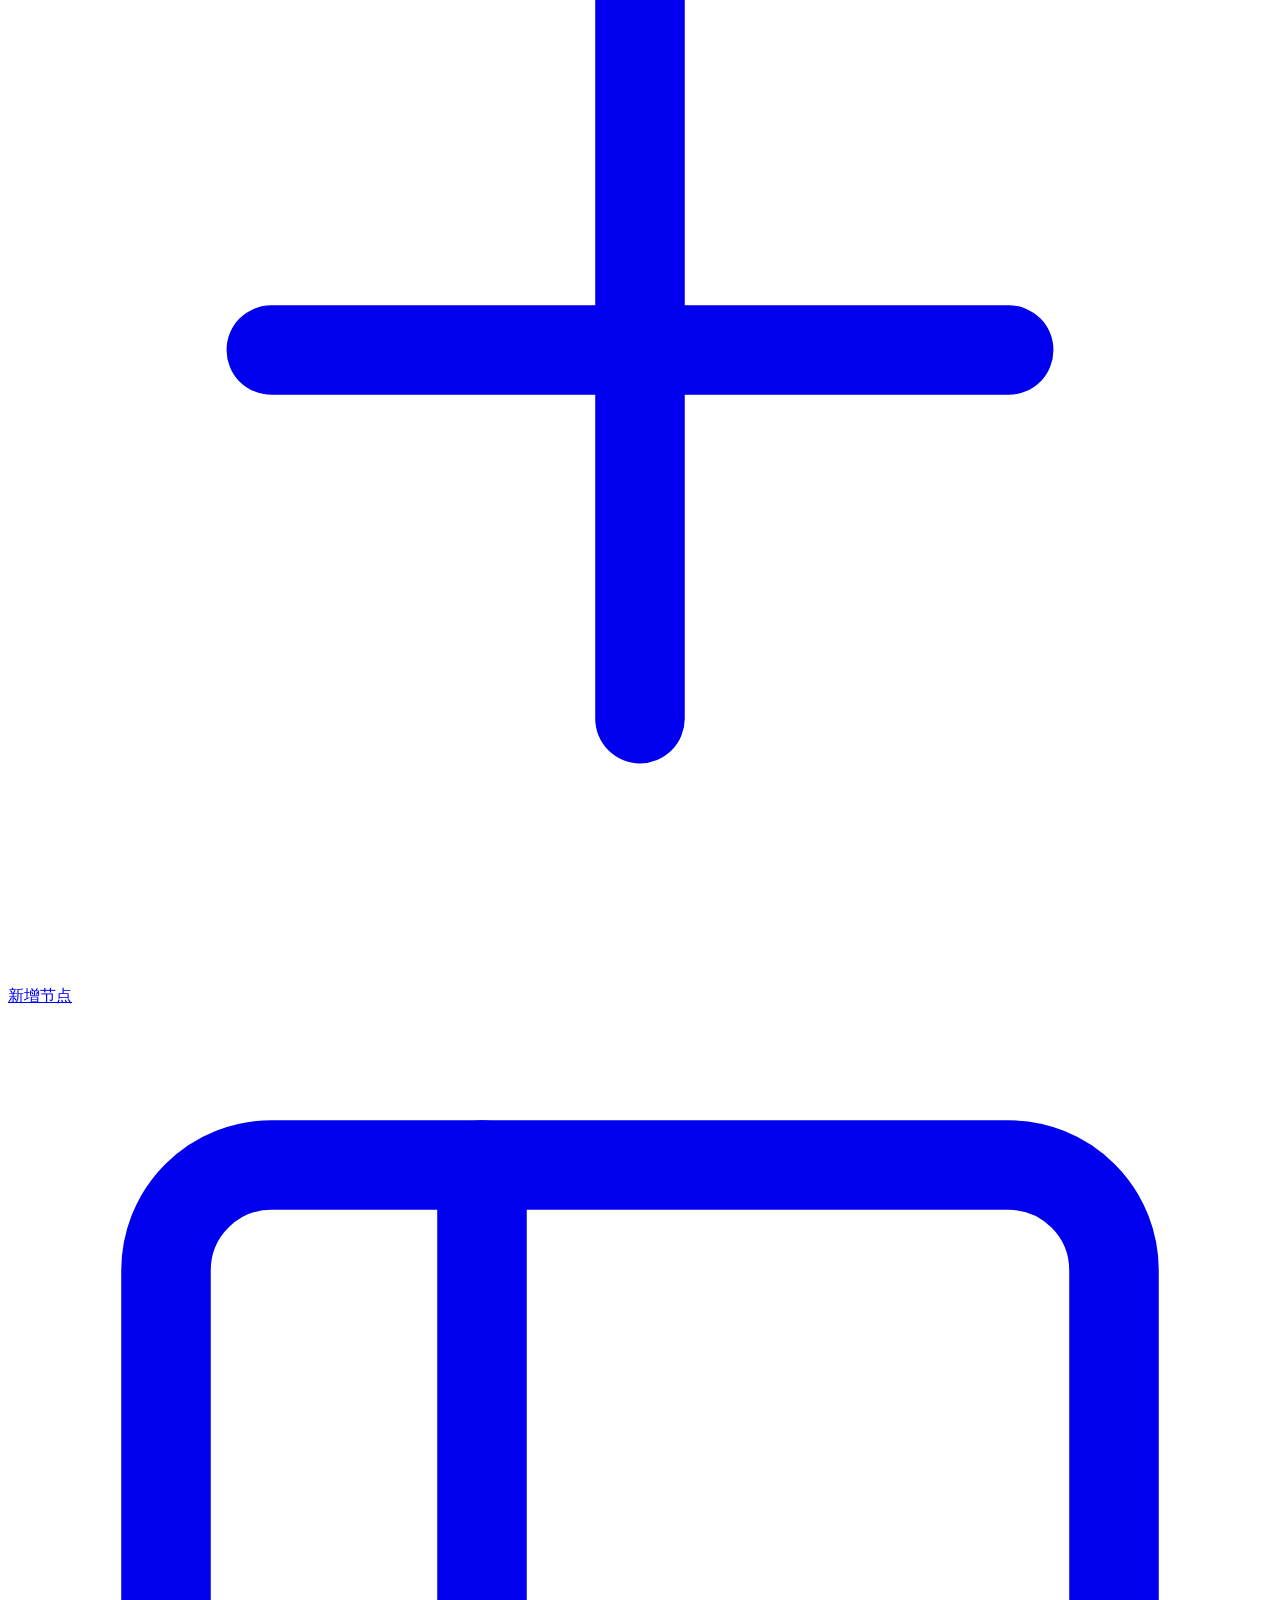
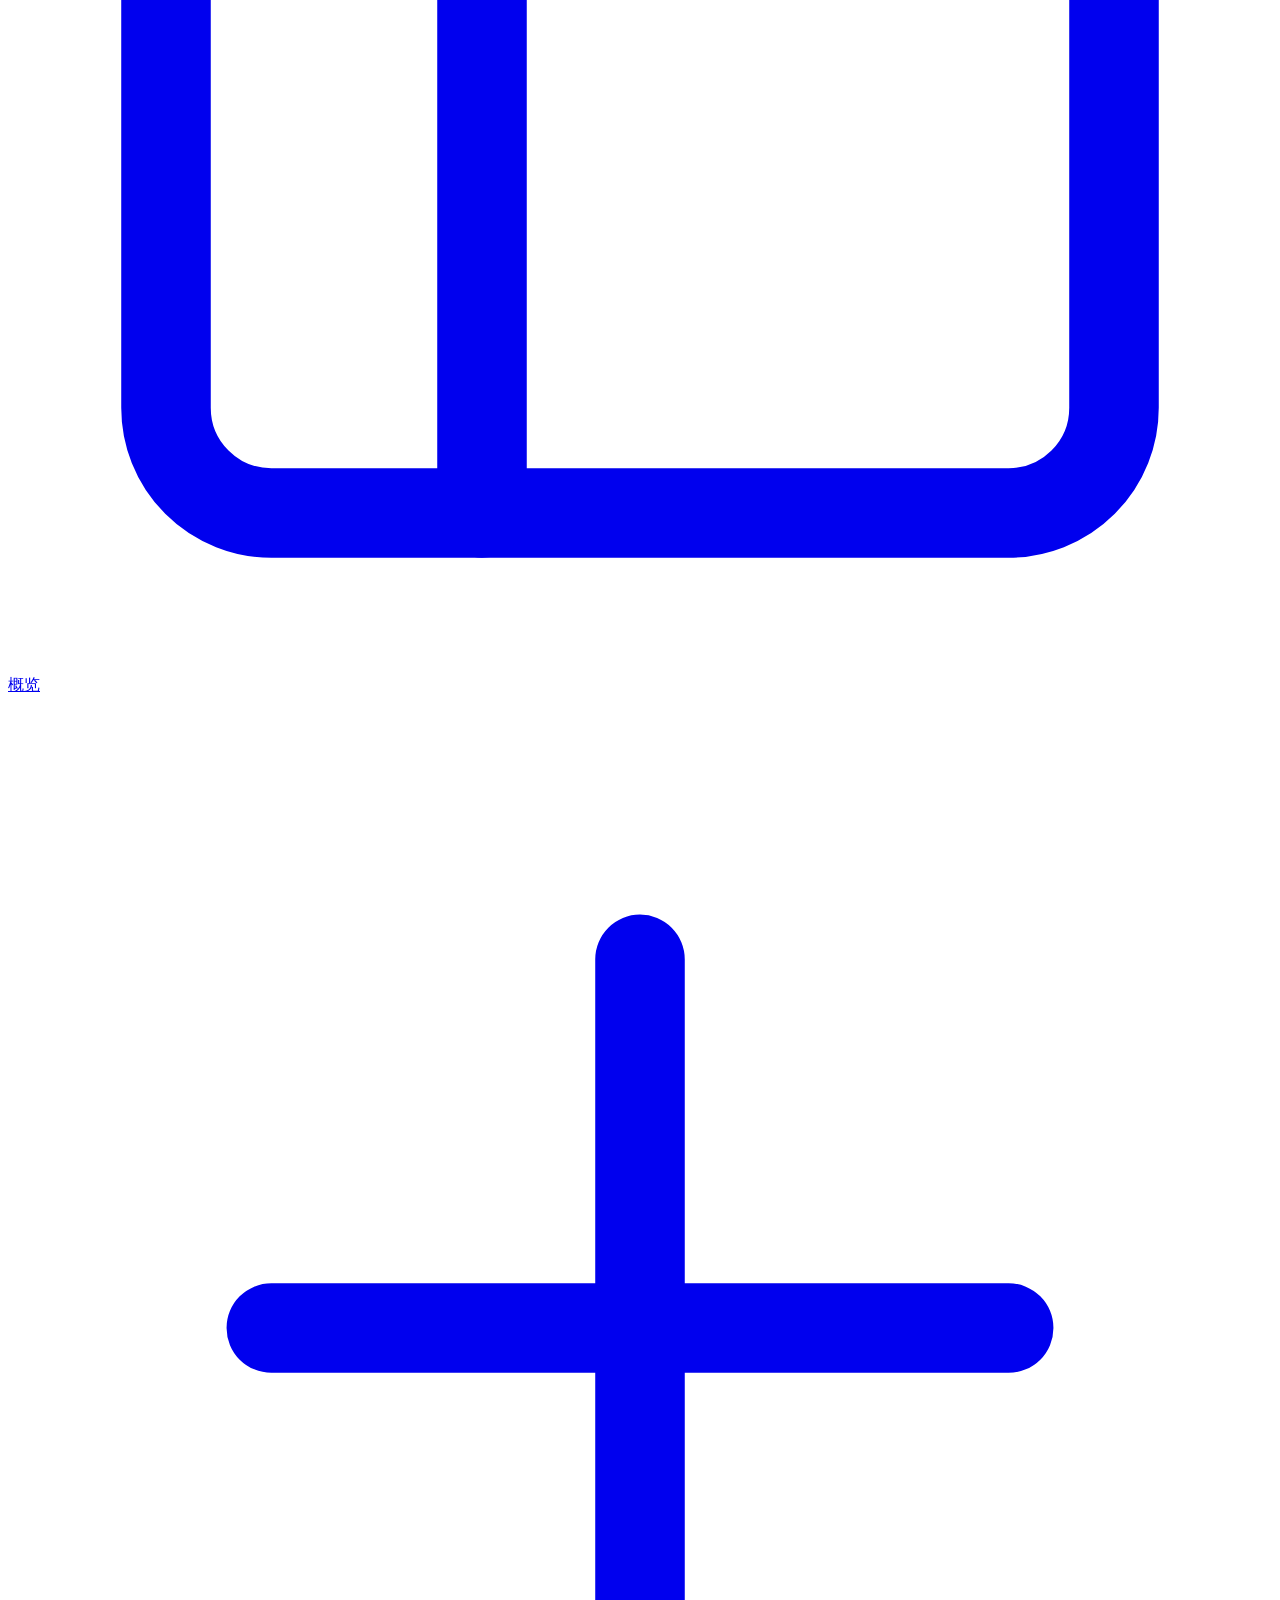
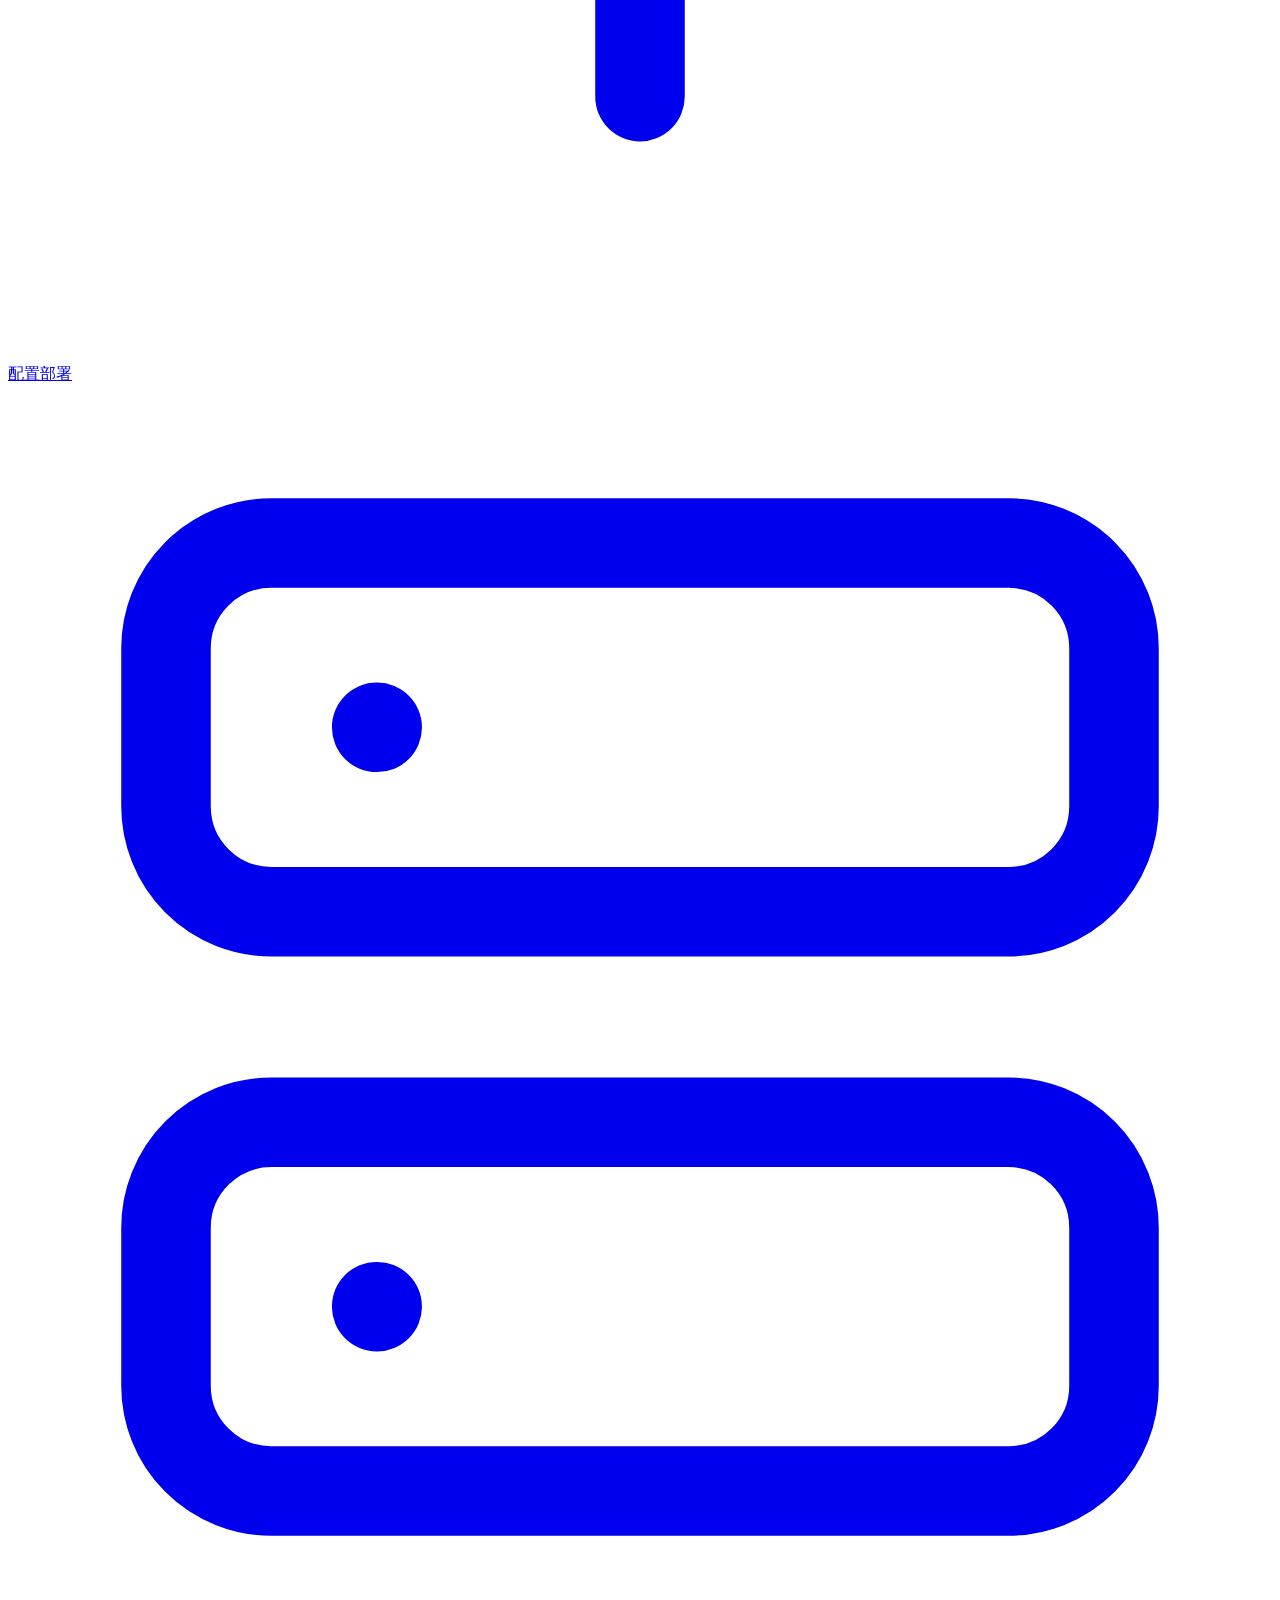
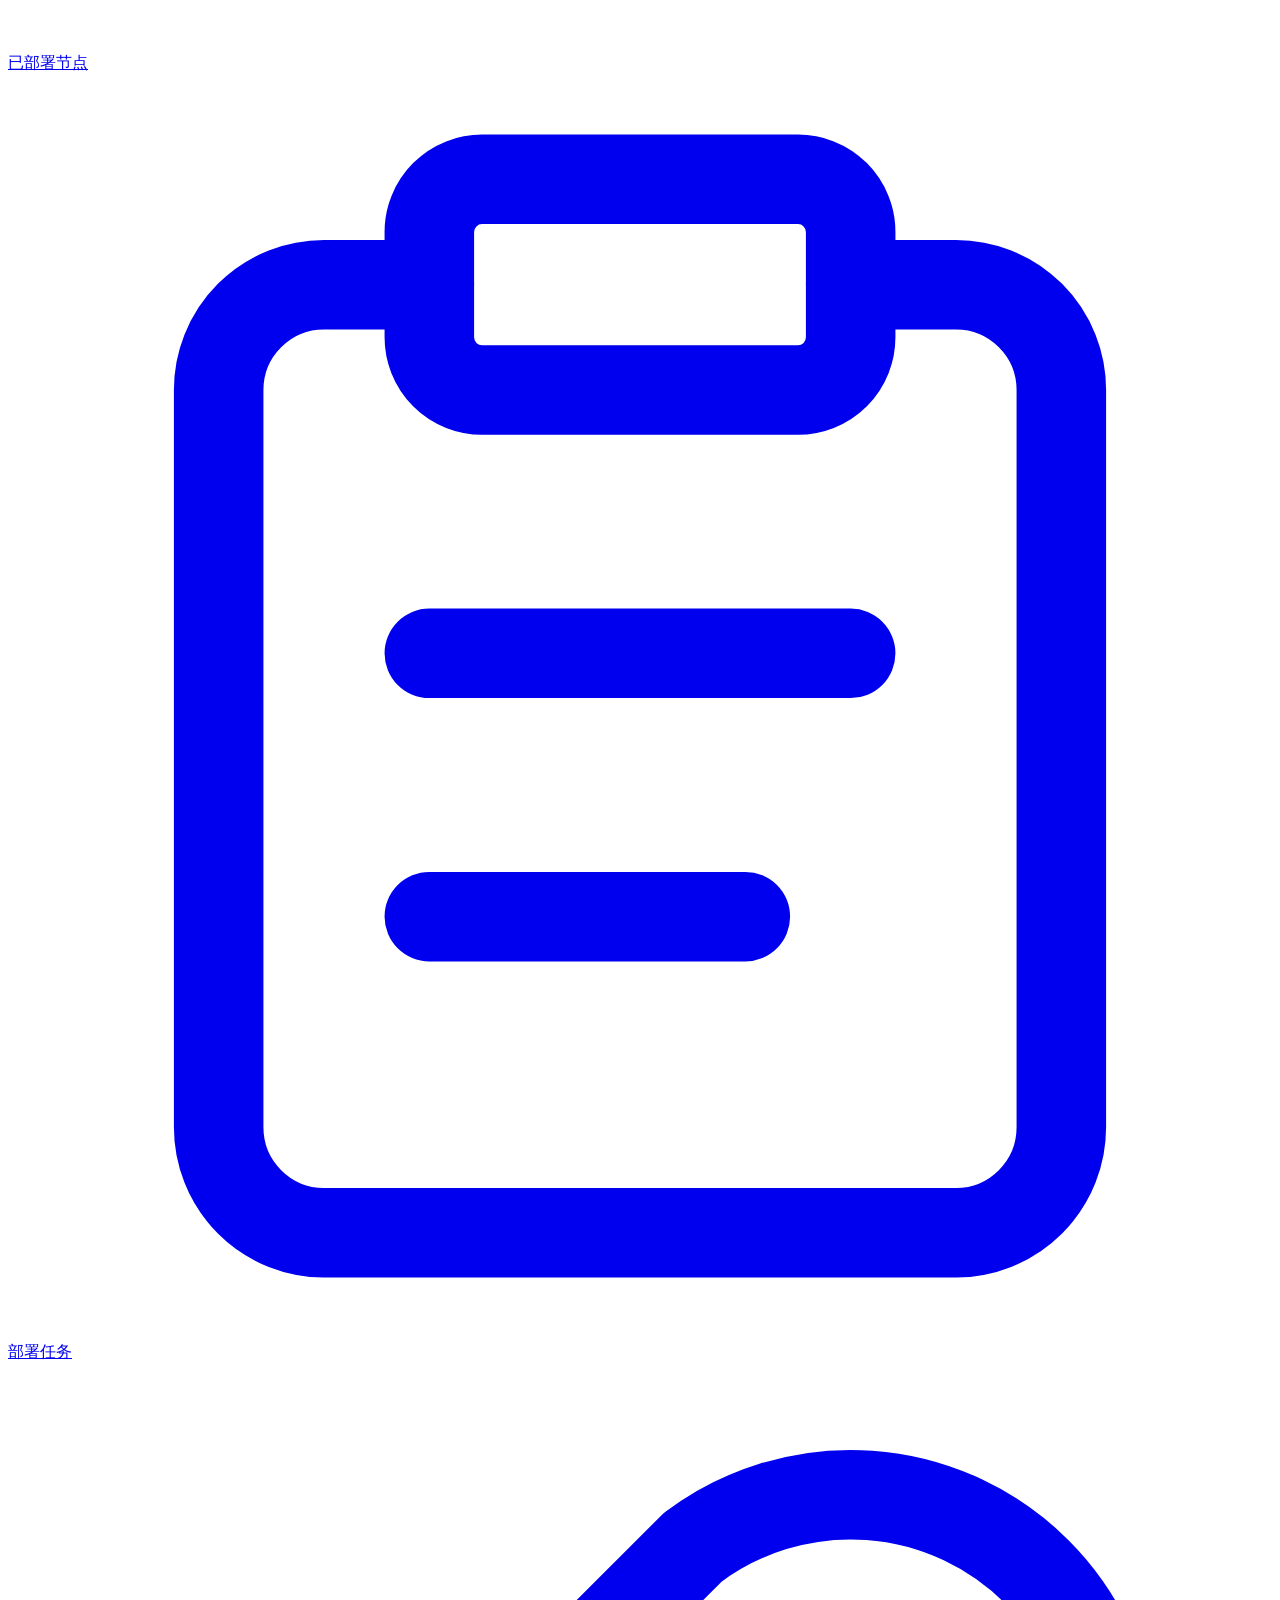
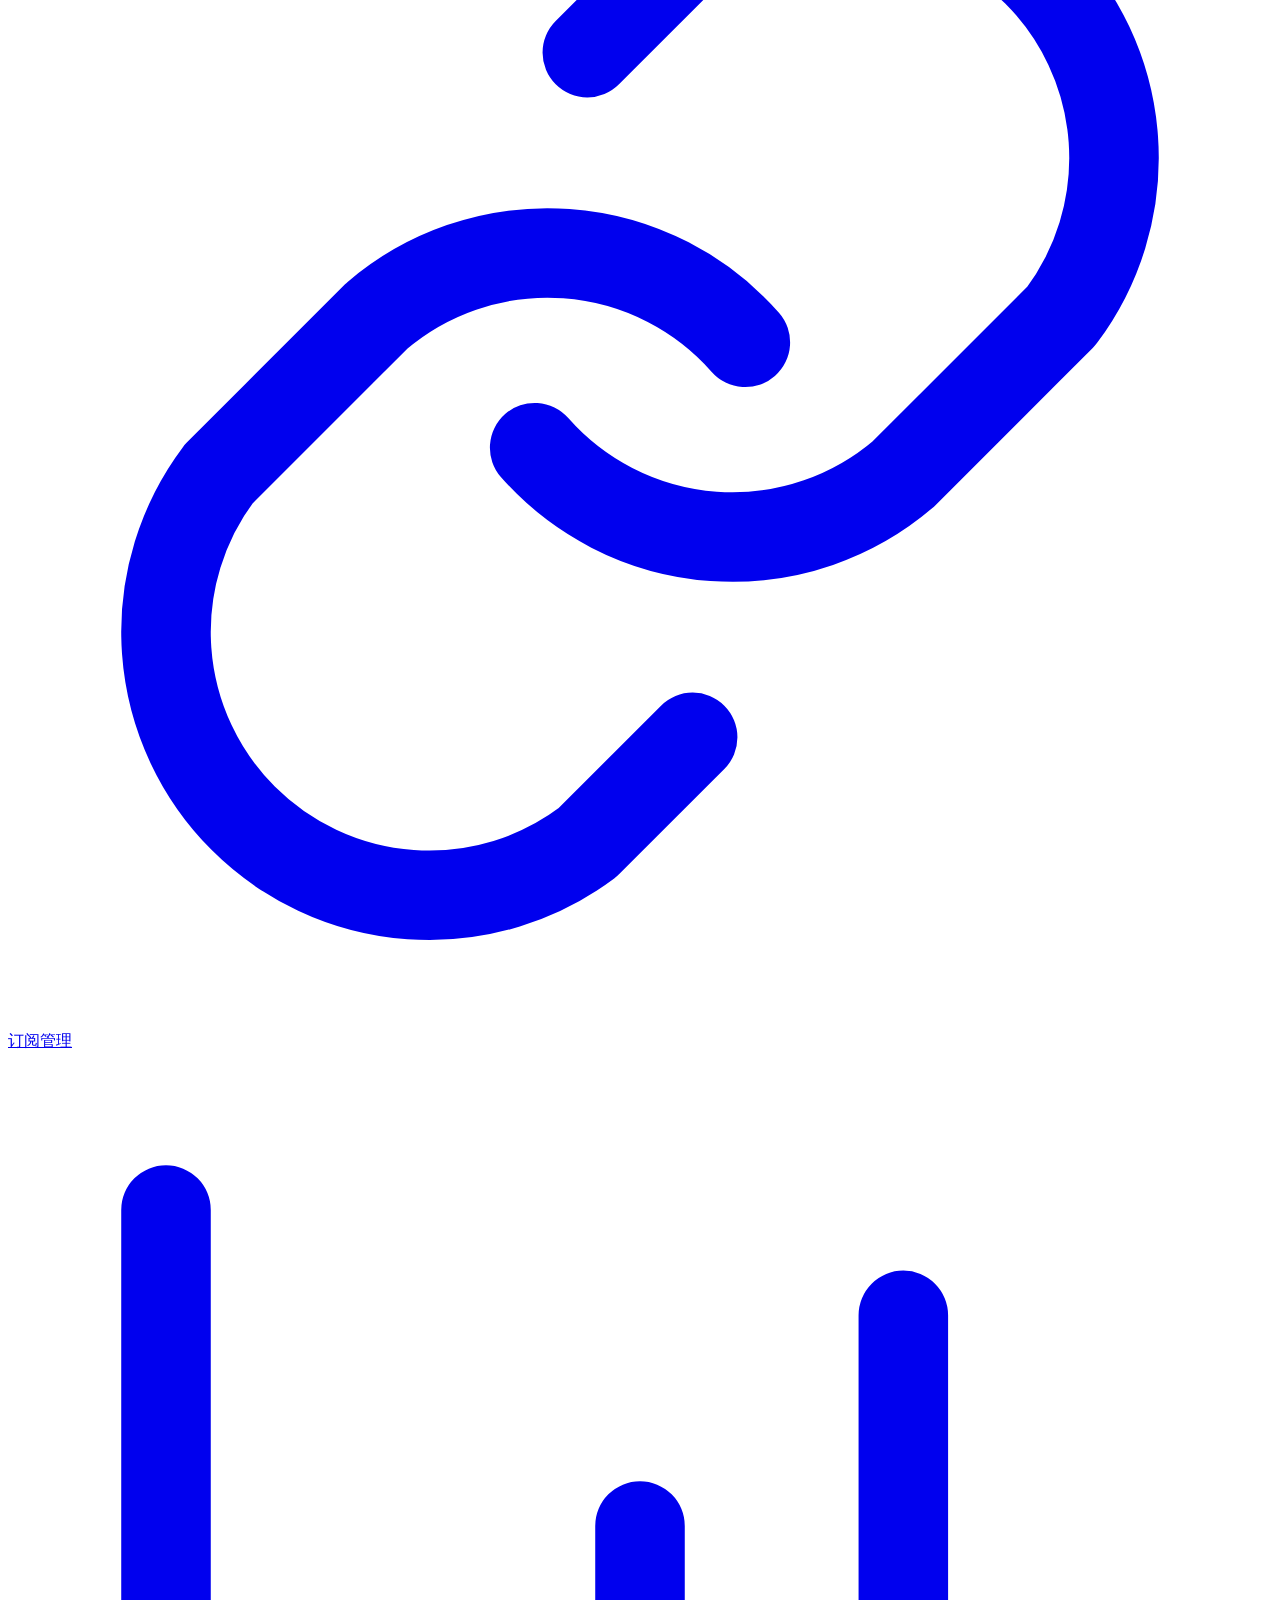
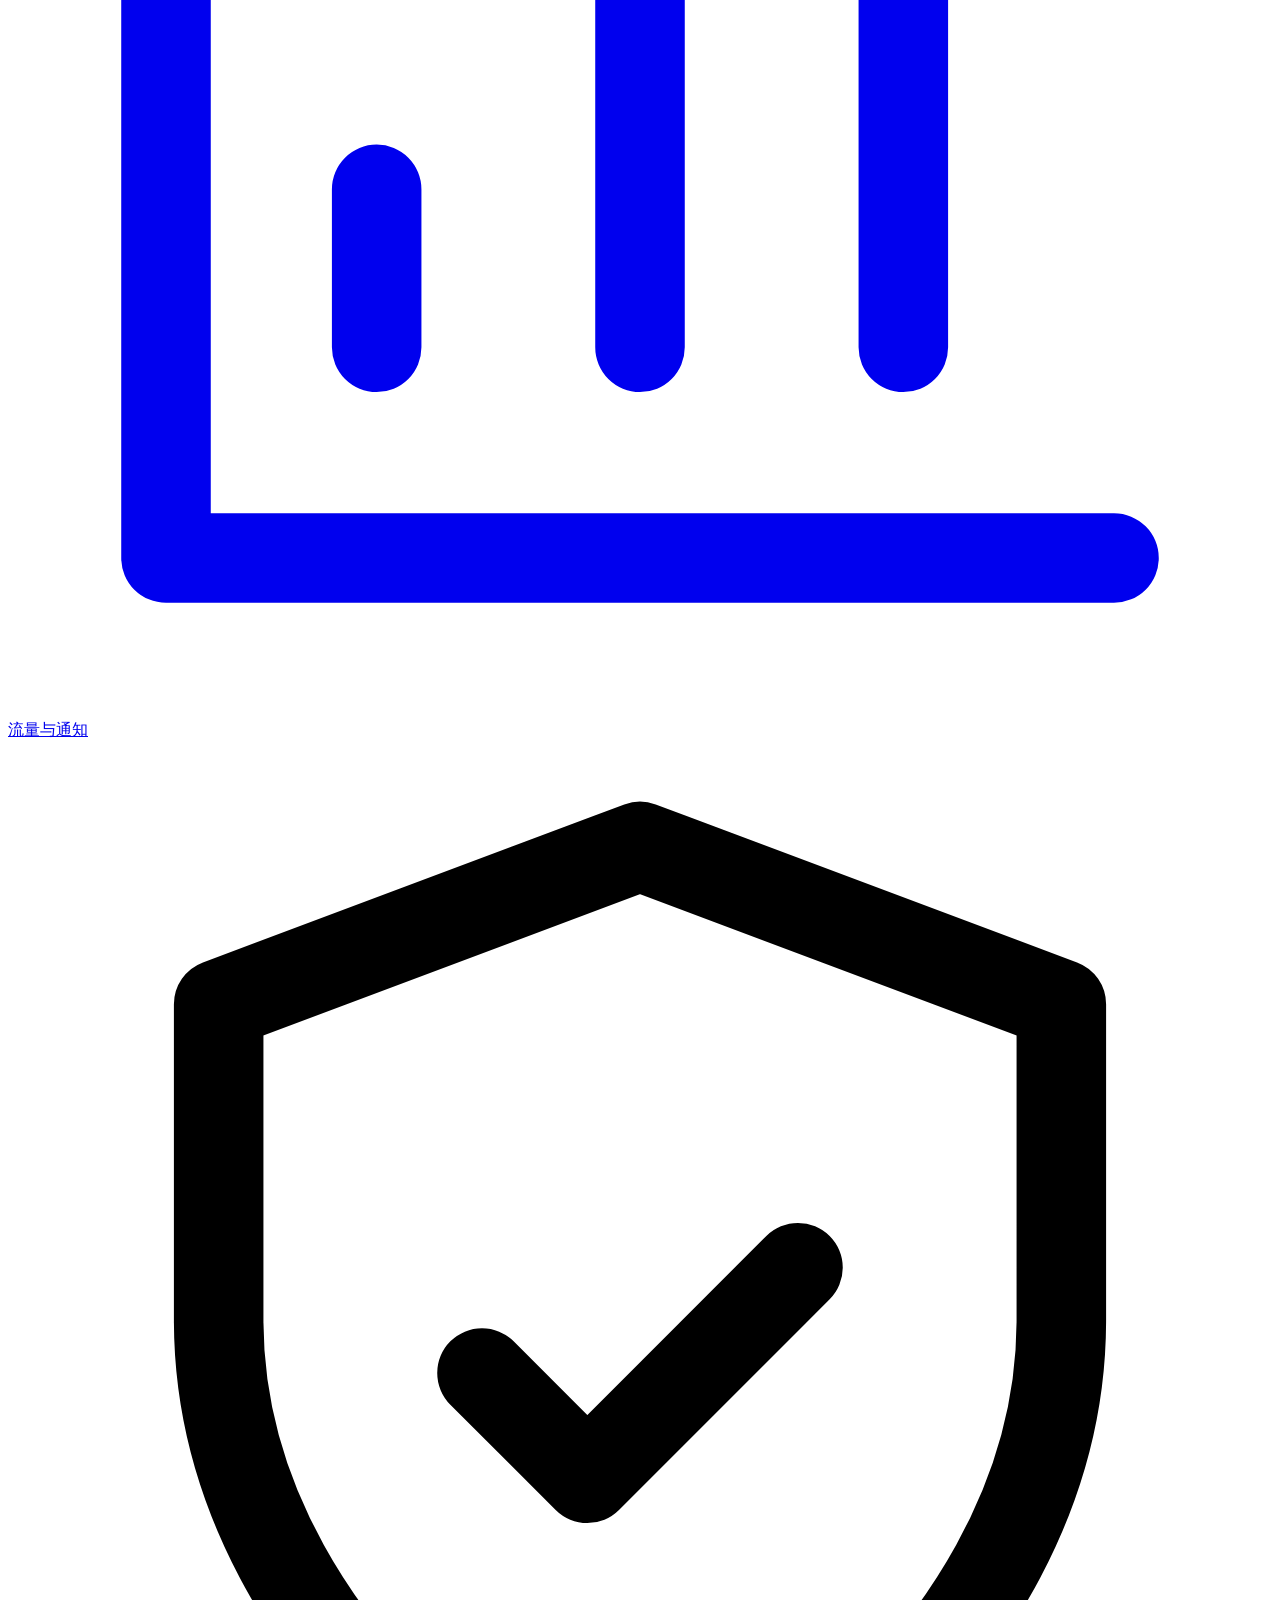
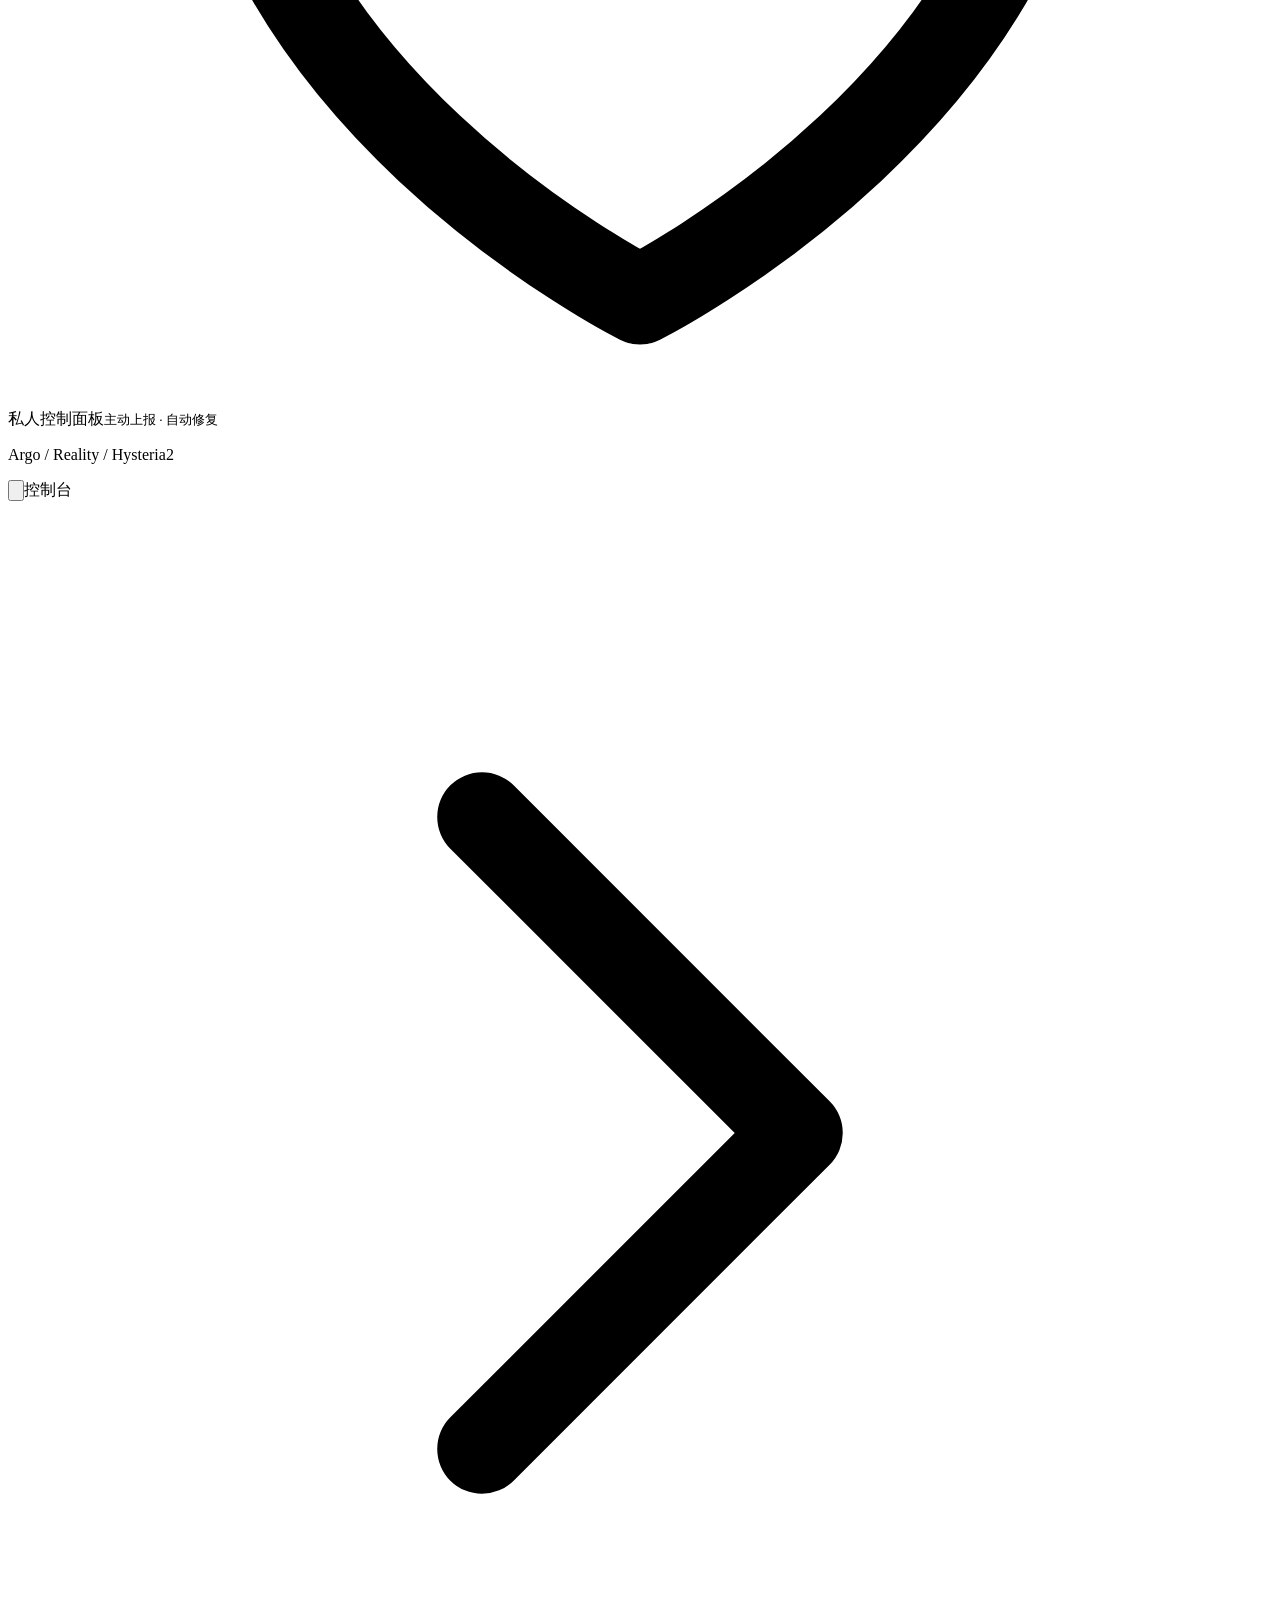
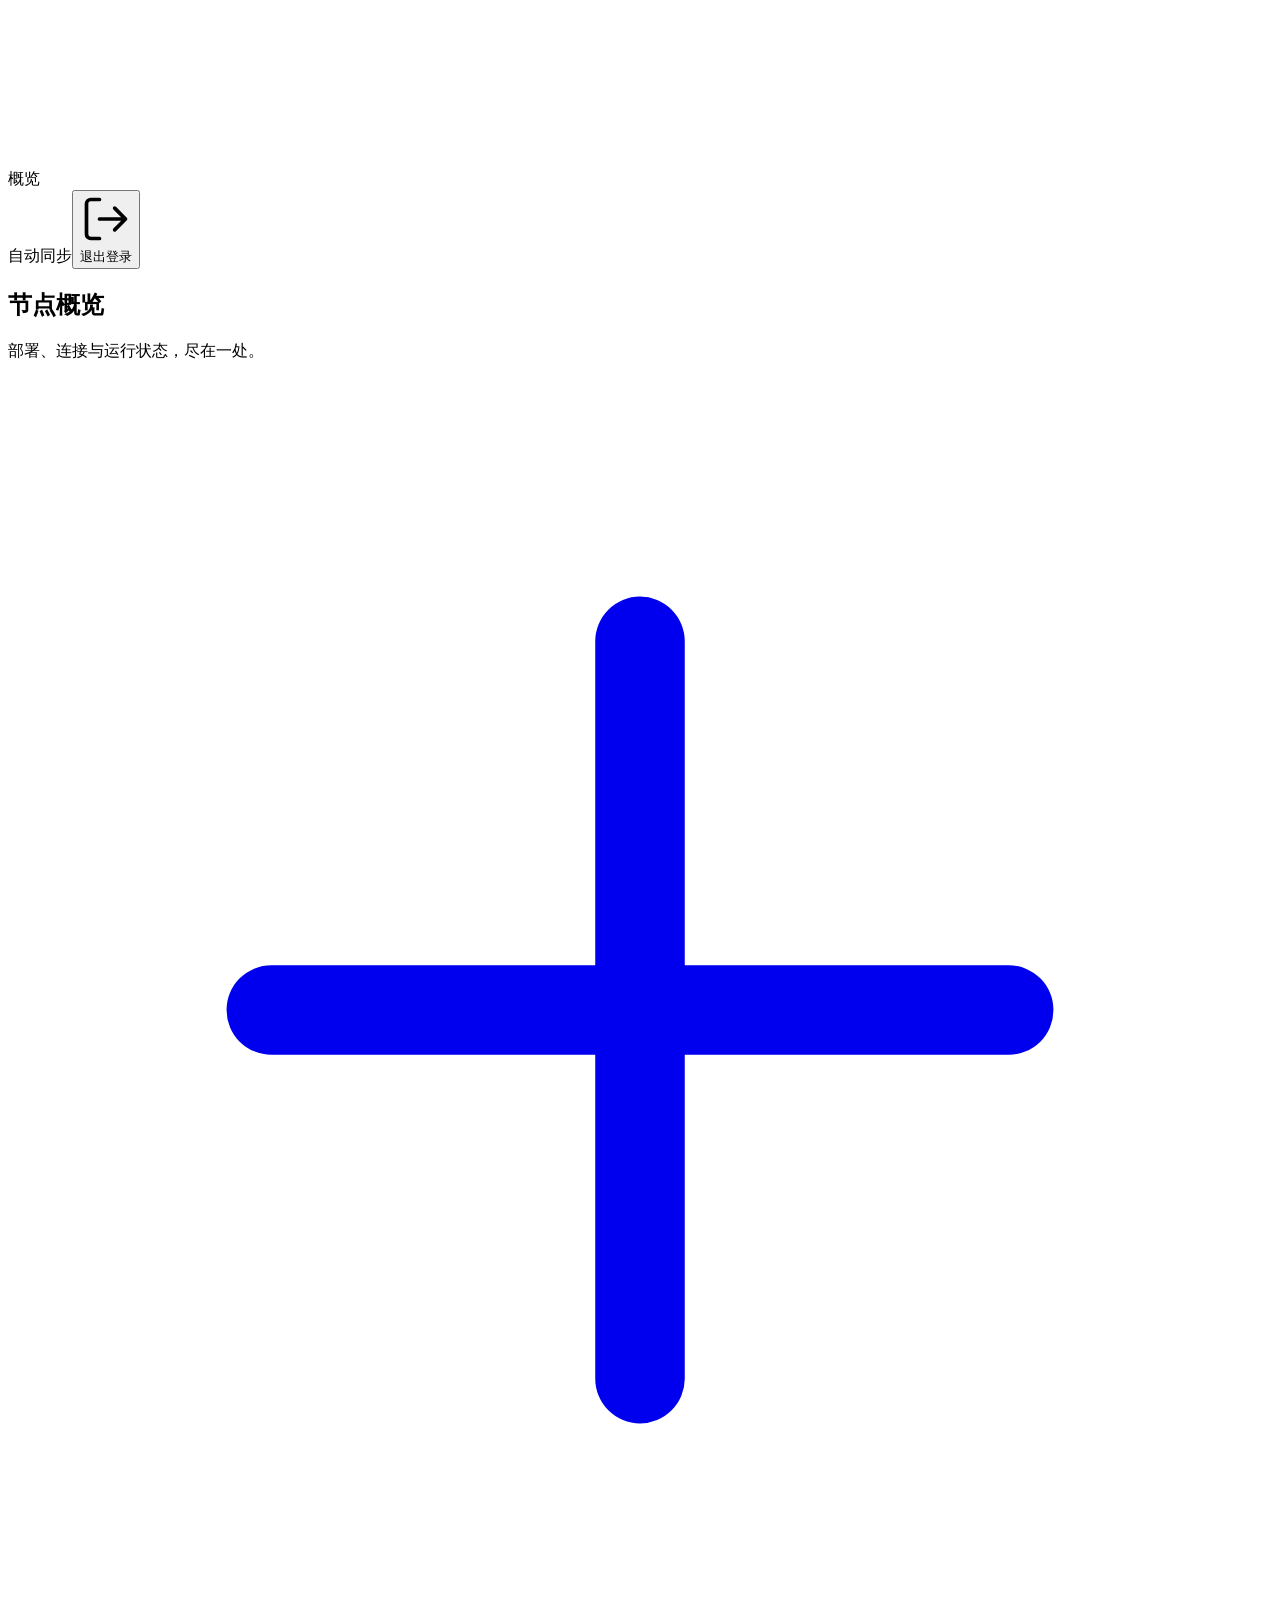
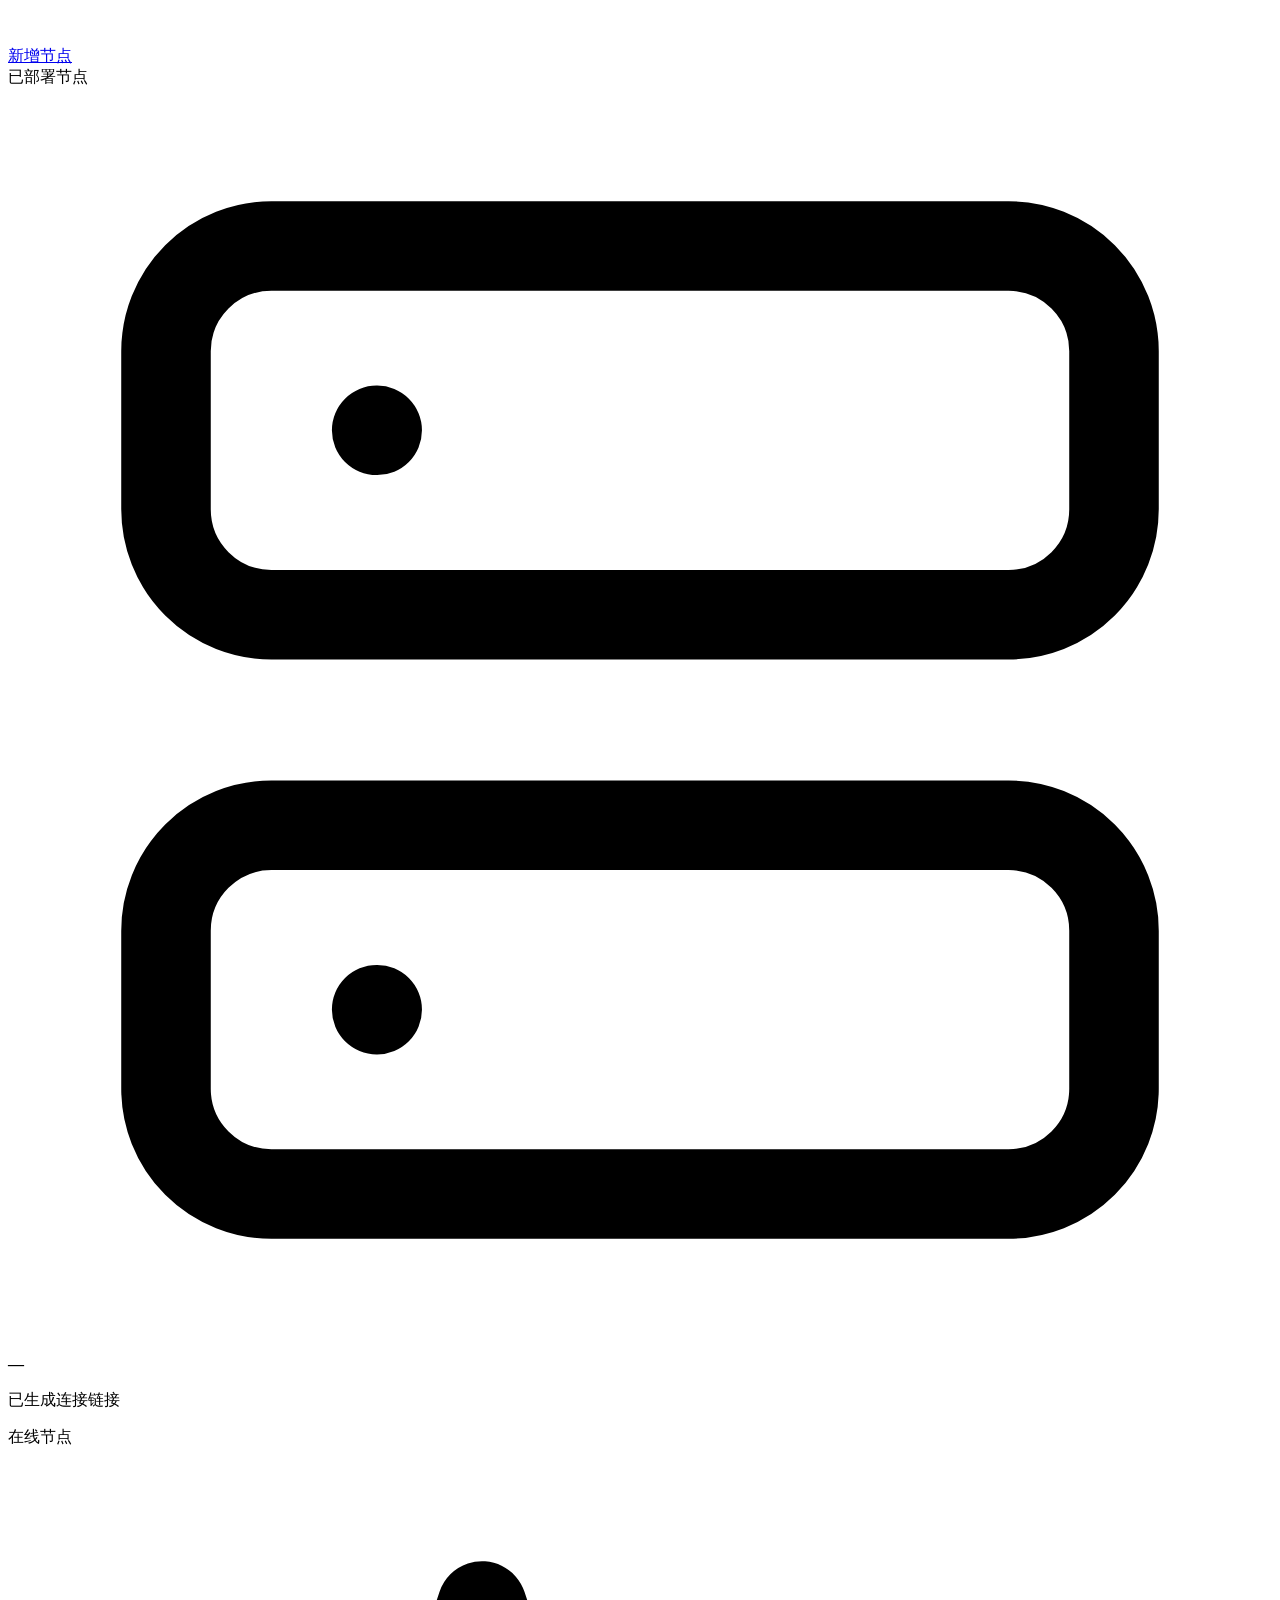
==== commit b48cf4da: "Redesign dashboard and add traffic charts, regions and subscription usage" ====
--- a/app/static/index.html
+++ b/app/static/index.html
@@ -1,14 +1,12 @@
 <!doctype html>
-<html lang="zh-CN"><head><meta charset="utf-8"><meta name="viewport" content="width=device-width,initial-scale=1"><title>Argo · 节点部署</title><link rel="stylesheet" href="/static/deploy.css?v=11"><script src="/static/deploy-ui.js?v=11" defer></script><script src="/static/subscriptions.js?v=3" defer></script><script src="/static/telemetry.js?v=1" defer></script></head>
-<body><header><a class="brand" href="/">◈ <span>ARGO<span class="subbrand">DEPLOY</span></span></a><div class="header-right"><span class="pill">私人部署面板</span><button id="logout" class="ghost">退出登录</button></div></header>
-<main><section class="intro"><div class="eyebrow">ARGO / REALITY VISION / HYSTERIA2</div><h1>从服务器，到节点。</h1><p>生成安装命令，在节点服务器执行。状态与最新链接自动回传。</p></section>
-<div class="layout"><section class="panel"><div class="section-title"><span class="step">01</span><div><h2>配置部署</h2><p>Alpine · Debian · Ubuntu / AMD64 · ARM64 · ARMv7</p></div></div>
+<html lang="zh-CN"><head><meta charset="utf-8"><meta name="viewport" content="width=device-width,initial-scale=1"><title>Argo · 节点管理</title><link rel="stylesheet" href="/static/deploy.css?v=14"><script src="/static/shell-ui.js?v=1" defer></script><script src="/static/regions-ui.js?v=1" defer></script><script src="/static/deploy-ui.js?v=13" defer></script><script src="/static/subscriptions.js?v=4" defer></script><script src="/static/telemetry.js?v=4" defer></script></head>
+<body><a class="skip-link" href="#main-content">跳转到主内容</a><aside class="app-sidebar" id="app-sidebar" aria-label="主导航" data-node="shell/sidebar"><a class="brand" href="#overview" aria-label="Argo 节点管理首页"><span class="brand-mark"><svg viewBox="0 0 24 24" fill="none" stroke="currentColor" stroke-width="1.7" stroke-linecap="round" stroke-linejoin="round" aria-hidden="true"><rect x="3" y="3" width="18" height="7" rx="2"/><rect x="3" y="14" width="18" height="7" rx="2"/><path d="M7 6.5h.01M7 17.5h.01"/></svg></span><span>Argo<span class="subbrand">节点管理</span></span></a><a class="sidebar-create" href="#deployment-module"><svg viewBox="0 0 24 24" fill="none" stroke="currentColor" stroke-width="1.7" stroke-linecap="round" stroke-linejoin="round" aria-hidden="true"><path d="M12 5v14M5 12h14"/></svg>新增节点</a><nav aria-label="功能导航"><a href="#overview" class="nav-link active" aria-current="location"><svg viewBox="0 0 24 24" fill="none" stroke="currentColor" stroke-width="1.7" stroke-linecap="round" stroke-linejoin="round" aria-hidden="true"><rect x="3" y="3" width="18" height="18" rx="2"/><path d="M9 3v18"/></svg><span>概览</span></a><a href="#deployment-module" class="nav-link" ><svg viewBox="0 0 24 24" fill="none" stroke="currentColor" stroke-width="1.7" stroke-linecap="round" stroke-linejoin="round" aria-hidden="true"><path d="M12 5v14M5 12h14"/></svg><span>配置部署</span></a><a href="#node-module" class="nav-link" ><svg viewBox="0 0 24 24" fill="none" stroke="currentColor" stroke-width="1.7" stroke-linecap="round" stroke-linejoin="round" aria-hidden="true"><rect x="3" y="3" width="18" height="7" rx="2"/><rect x="3" y="14" width="18" height="7" rx="2"/><path d="M7 6.5h.01M7 17.5h.01"/></svg><span>已部署节点</span></a><a href="#task-module" class="nav-link" ><svg viewBox="0 0 24 24" fill="none" stroke="currentColor" stroke-width="1.7" stroke-linecap="round" stroke-linejoin="round" aria-hidden="true"><rect x="8" y="2" width="8" height="4" rx="1"/><path d="M16 4h2a2 2 0 0 1 2 2v14a2 2 0 0 1-2 2H6a2 2 0 0 1-2-2V6a2 2 0 0 1 2-2h2M8 11h8M8 16h6"/></svg><span>部署任务</span></a><a href="#subscription-module" class="nav-link" ><svg viewBox="0 0 24 24" fill="none" stroke="currentColor" stroke-width="1.7" stroke-linecap="round" stroke-linejoin="round" aria-hidden="true"><path d="M10 13a5 5 0 0 0 7 .5l3-3a5 5 0 0 0-7-7l-2 2M14 11a5 5 0 0 0-7-.5l-3 3a5 5 0 0 0 7 7l2-2"/></svg><span>订阅管理</span></a><a href="#traffic-module" class="nav-link" ><svg viewBox="0 0 24 24" fill="none" stroke="currentColor" stroke-width="1.7" stroke-linecap="round" stroke-linejoin="round" aria-hidden="true"><path d="M3 3v18h18M7 14v3M12 9v8M17 5v12"/></svg><span>流量与通知</span></a></nav><div class="sidebar-bottom"><span class="sidebar-status"><svg viewBox="0 0 24 24" fill="none" stroke="currentColor" stroke-width="1.7" stroke-linecap="round" stroke-linejoin="round" aria-hidden="true"><path d="M12 22s8-4 8-11V5l-8-3-8 3v6c0 7 8 11 8 11M9 12l2 2 4-4"/></svg><span>私人控制面板<small>主动上报 · 自动修复</small></span></span><p>Argo / Reality / Hysteria2</p></div></aside><div id="nav-scrim" class="nav-scrim" hidden></div><div class="app-shell"><header class="app-header" data-node="shell/header"><div class="header-breadcrumb"><button id="nav-toggle" class="icon" type="button" aria-label="收起导航" aria-controls="app-sidebar" aria-expanded="true"><svg viewBox="0 0 24 24" fill="none" stroke="currentColor" stroke-width="1.7" stroke-linecap="round" stroke-linejoin="round" aria-hidden="true"><rect x="3" y="3" width="18" height="18" rx="2"/><path d="M9 3v18"/></svg></button><span class="header-divider" aria-hidden="true"></span><span>控制台</span><svg viewBox="0 0 24 24" fill="none" stroke="currentColor" stroke-width="1.7" stroke-linecap="round" stroke-linejoin="round" aria-hidden="true"><path d="m9 18 6-6-6-6"/></svg><span class="header-page" id="header-page">概览</span></div><div class="header-right"><span class="connection-status"><i></i>自动同步</span><button id="logout" class="ghost"><svg viewBox="0 0 24 24" fill="none" stroke="currentColor" stroke-width="1.7" stroke-linecap="round" stroke-linejoin="round" aria-hidden="true"><path d="M9 21H5a2 2 0 0 1-2-2V5a2 2 0 0 1 2-2h4M16 17l5-5-5-5M21 12H9"/></svg>退出登录</button></div></header><main id="main-content"><section class="intro" id="overview" data-node="overview"><div><h1>节点概览</h1><p>部署、连接与运行状态，尽在一处。</p></div><a class="button primary intro-create" href="#deployment-module"><svg viewBox="0 0 24 24" fill="none" stroke="currentColor" stroke-width="1.7" stroke-linecap="round" stroke-linejoin="round" aria-hidden="true"><path d="M12 5v14M5 12h14"/></svg>新增节点</a></section><section class="overview-grid" aria-label="运行概况" data-node="overview/metrics"><article class="stat-card" data-node="overview/stat-deployed"><div class="stat-label">已部署节点<svg viewBox="0 0 24 24" fill="none" stroke="currentColor" stroke-width="1.7" stroke-linecap="round" stroke-linejoin="round" aria-hidden="true"><rect x="3" y="3" width="18" height="7" rx="2"/><rect x="3" y="14" width="18" height="7" rx="2"/><path d="M7 6.5h.01M7 17.5h.01"/></svg></div><strong id="stat-deployed" aria-live="polite">—</strong><p>已生成连接链接</p></article><article class="stat-card" data-node="overview/stat-online"><div class="stat-label">在线节点<svg viewBox="0 0 24 24" fill="none" stroke="currentColor" stroke-width="1.7" stroke-linecap="round" stroke-linejoin="round" aria-hidden="true"><path d="M22 12h-4l-3 9L9 3l-3 9H2"/></svg></div><strong id="stat-online" aria-live="polite">—</strong><p>以节点最新心跳为准</p></article><article class="stat-card" data-node="overview/stat-today"><div class="stat-label">今日流量<svg viewBox="0 0 24 24" fill="none" stroke="currentColor" stroke-width="1.7" stroke-linecap="round" stroke-linejoin="round" aria-hidden="true"><path d="M3 3v18h18M7 14v3M12 9v8M17 5v12"/></svg></div><strong id="stat-today" aria-live="polite">—</strong><p>IN + OUT · UTC 统计</p></article><article class="stat-card" data-node="overview/stat-pending"><div class="stat-label">待处理任务<svg viewBox="0 0 24 24" fill="none" stroke="currentColor" stroke-width="1.7" stroke-linecap="round" stroke-linejoin="round" aria-hidden="true"><rect x="8" y="2" width="8" height="4" rx="1"/><path d="M16 4h2a2 2 0 0 1 2 2v14a2 2 0 0 1-2 2H6a2 2 0 0 1-2-2V6a2 2 0 0 1 2-2h2M8 11h8M8 16h6"/></svg></div><strong id="stat-pending" aria-live="polite">—</strong><p>等待节点执行与回传</p></article></section><div class="layout"><section class="panel deploy-panel" id="deployment-module" data-node="deployment"><div class="section-title"><span class="section-icon"><svg viewBox="0 0 24 24" fill="none" stroke="currentColor" stroke-width="1.7" stroke-linecap="round" stroke-linejoin="round" aria-hidden="true"><path d="M12 5v14M5 12h14"/></svg></span><div><h2>配置部署</h2><p>Alpine · Debian · Ubuntu / AMD64 · ARM64 · ARMv7</p></div></div>
 <form id="deploy-form" autocomplete="off"><div class="field"><label for="protocol">节点类型</label><select id="protocol" name="protocol"><option value="vless-ws-argo">VLESS-WS + Argo</option><option value="reality">VLESS TCP Reality Vision</option><option value="hysteria2">Hysteria2</option></select><small id="protocol-hint">通过 Cloudflare 隧道连接，无需公网入站映射。</small></div><div class="field"><label for="remark">节点名称</label><input id="remark" name="remark" placeholder="例如：香港 NAT 01" required maxlength="80"></div><div class="install-flow"><span>01 填写配置</span><span>02 执行安装命令</span><span>03 自动监控与同步</span></div><div class="divider"></div><div class="fields"><div class="field"><label for="node_port">服务器本地监听端口</label><input id="node_port" name="node_port" type="number" value="18080" min="1024" max="65535" required><small id="listen-port-hint">隧道访问本机回环地址，无需 NAT 入站映射</small></div><div class="field"><label for="client_port">客户端 Cloudflare 端口</label><select id="client_port" name="client_port"><option>443</option><option>2053</option><option>2083</option><option>2087</option><option>2096</option><option>8443</option></select></div><div id="direct-port-field" class="field" hidden><label for="direct_client_port">公网 / NAT 映射端口</label><input id="direct_client_port" name="client_port" type="number" min="1" max="65535" value="18080" disabled required><small>客户端实际连接的外部端口，可与本地监听端口不同</small></div></div>
 <div class="field" id="server-name-field" hidden><label for="server_name">TLS / Reality 伪装域名</label><input id="server_name" name="server_name" value="www.amd.com" maxlength="253" disabled required><small id="tls-mode-hint"></small></div>
 <div class="field"><label for="tunnel_mode">隧道类型</label><select id="tunnel_mode" name="tunnel_mode"><option value="temp">临时隧道 · 随机域名</option><option value="fixed">固定隧道 · 自定义域名</option></select><small id="tunnel-mode-hint">无需域名；重建后域名可能变化，面板会同步更新链接。</small></div>
 <div id="fixed-hostname-field" class="field" hidden><label for="fixed_hostname">固定隧道域名（可选）</label><input id="fixed_hostname" name="fixed_hostname" placeholder="留空自动分配" maxlength="253" autocapitalize="none" spellcheck="false" disabled><small id="fixed-domain-hint">正在读取可用域名…</small></div>
 <div class="field"><label id="address-label" for="client_address">优选域名 / IP</label><input id="client_address" name="client_address" value="" placeholder="留空则使用隧道域名"><small id="address-hint">仅修改连接地址，TLS SNI 和 WS Host 自动使用隧道域名</small></div>
 <details><summary>高级参数</summary><div class="field"><label for="ws_path">WebSocket 路径（可选）</label><input id="ws_path" name="ws_path" placeholder="留空自动生成，如 /my-path" maxlength="128"></div><div class="field"><label for="uuid">UUID（可选）</label><input id="uuid" name="uuid" placeholder="留空自动生成" maxlength="36"></div></details>
-<div id="form-error" class="error" role="alert" hidden></div><button type="submit" class="primary" id="submit">生成安装命令 <span>↗</span></button><p class="footnote">无需填写 SSH 信息。安装后复用系统 cron 定时检查，不增加常驻监控进程。</p></form></section>
-<section class="panel deployed"><details id="node-module" class="module-details"><summary class="section-title"><span class="step">02</span><div><h2>已部署节点 <span id="node-count" class="count">0</span></h2><p>点击展开节点列表，再点击节点查看详情</p></div><span class="module-arrow" aria-hidden="true"></span></summary><div id="deployed-nodes"><p class="empty">正在加载节点…</p></div></details></section><section class="panel tasks"><details id="task-module" class="module-details"><summary class="section-title"><span class="step">03</span><div><h2>部署任务</h2><p>点击展开任务列表，再点击任务查看详情</p></div><span class="module-arrow" aria-hidden="true"></span></summary><div class="task-toolbar"><button id="refresh" class="ghost" title="刷新任务">刷新任务 ↻</button></div><div id="tasks"><p class="empty">正在加载任务…</p></div></details></section><section class="panel subscriptions"><details id="subscription-module" class="module-details"><summary class="section-title"><span class="step">04</span><div><h2>订阅管理 <span id="subscription-count" class="count">0</span></h2><p>勾选节点，生成持续同步的订阅地址</p></div><span class="module-arrow" aria-hidden="true"></span></summary><div class="task-toolbar"><button id="import-external-nodes" class="ghost" type="button">导入外部节点</button><button id="new-subscription" class="ghost" type="button">创建订阅 +</button></div><p class="meta">订阅只包含已选择的节点；域名变化随客户端更新订阅同步。订阅地址包含访问凭据，请仅分享给需要使用的人。</p><div id="subscription-error" class="error" role="alert" hidden></div><p id="external-import-success" class="meta" role="status" hidden></p><details id="external-module"><summary>外部节点 <span id="external-count" class="count">0</span></summary><div id="external-list"><p class="empty">正在加载外部节点…</p></div></details><div id="subscription-list"><p class="empty">正在加载订阅…</p></div></details></section><section class="panel"><details id="traffic-module" class="module-details"><summary class="section-title"><span class="step">05</span><div><h2>流量与通知</h2><p>轻量端口统计 · Telegram 异常与恢复通知</p></div><span class="module-arrow" aria-hidden="true"></span></summary><p id="traffic-totals" class="meta">正在读取流量…</p><div class="task-actions"><button id="traffic-refresh" class="ghost" type="button">刷新流量</button><button id="traffic-notify" class="ghost" type="button">发送流量汇总</button></div><p id="traffic-scope" class="edit-hint"></p><div id="traffic-nodes"></div><details><summary>Telegram 通知设置</summary><p id="tg-status" class="meta"></p><form id="tg-form" autocomplete="off"><div class="field"><label for="tg-token">Bot Token</label><input id="tg-token" type="password" maxlength="256" autocomplete="new-password"><small>仅面板保存加密凭据，不下发到节点；留空保留已有配置。</small></div><div class="field"><label for="tg-chat">接收聊天 ID</label><input id="tg-chat" inputmode="numeric" pattern="-?[0-9]+" maxlength="25" placeholder="私聊 ID 或群组负数 ID"><small>先向 Bot 发送 /start，再查找聊天；选择后保存。</small></div><button id="tg-find" class="ghost" type="button">查找最近聊天</button><div id="tg-chats" class="task-actions"></div><div class="fields"><div class="field"><label for="tg-offline">心跳停止阈值（秒）</label><input id="tg-offline" type="number" min="180" max="3600" value="180" required></div><div class="field"><label for="tg-hours">流量汇总间隔（小时）</label><input id="tg-hours" type="number" min="1" max="168" value="24" required></div></div><label class="check"><input id="tg-enabled" type="checkbox">启用异常和恢复通知</label><label class="check"><input id="tg-summary" type="checkbox" checked>定时发送流量汇总（UTC 统计）</label><div class="task-actions"><button type="submit" class="ghost">保存通知配置</button><button id="tg-test" class="ghost" type="button">发送测试通知</button></div></form></details><p id="telemetry-message" class="meta" role="status"></p></details></section><section class="note"><span>监控与自动修复</span><p>每分钟检查并上报一次。连续 3 次失败后尝试修复，重建冷却时间为 5 分钟；新域名自动同步到主页。</p><p>3 分钟未收到心跳会标为离线。面板每 5 分钟独立测试实际协议转发，监控结果不代表所有客户端网络。</p></section></div>
-<section id="logs-panel" class="panel logs" hidden><div class="section-title"><span class="step">04</span><h2 id="logs-title">任务日志</h2><button id="close-logs" class="icon">×</button></div><pre id="logs" aria-live="polite"></pre></section><dialog id="edit-dialog"><div class="dialog-heading"><h2>编辑节点</h2><button id="close-edit" type="button" class="icon" aria-label="关闭">×</button></div><form id="edit-form"><div class="field"><label for="edit-remark">节点名称</label><input id="edit-remark" name="remark" required maxlength="80"></div><div class="fields"><div class="field"><label for="edit-node-port">服务器本地监听端口</label><input id="edit-node-port" name="node_port" type="number" min="1024" max="65535" required></div><div class="field"><label for="edit-client-port">客户端端口</label><input id="edit-client-port" name="client_port" type="number" min="1" max="65535" required></div></div><div class="field"><label id="edit-address-label" for="edit-address">优选域名 / IP</label><input id="edit-address" name="client_address" placeholder="留空使用隧道域名" maxlength="253"></div><p id="edit-port-hint" class="edit-hint">优选地址、客户端端口和名称立即更新链接。监听端口由节点下次连接时应用；未接入的已有节点需先执行接入命令。端口修改会生成新的临时隧道链接。</p><div id="edit-error" class="error" role="alert" hidden></div><button id="save-edit" class="primary" type="submit">保存修改</button></form></dialog><dialog id="command-dialog"><div class="dialog-heading"><h2 id="command-title">在节点服务器执行</h2><button id="close-command" type="button" class="icon" aria-label="关闭">×</button></div><p class="edit-hint">复制命令，在对应服务器以 root 执行。命令 24 小时有效，仅可完成一次绑定；重新生成后旧命令失效。</p><pre id="install-command" class="command-output"></pre><button id="copy-command" class="primary" type="button">复制安装命令</button><p class="edit-hint command-hint">安装进度、状态和节点链接会自动出现在主页，无需保持本页打开。</p></dialog><dialog id="subscription-editor"><div class="dialog-heading"><h2 id="subscription-editor-title">创建订阅</h2><button id="close-sub-editor" type="button" class="icon" aria-label="关闭">×</button></div><form id="subscription-form"><div class="field"><label for="sub-name">订阅名称</label><input id="sub-name" required maxlength="80" placeholder="例如：我的常用节点"></div><div class="field"><label for="sub-expires">到期时间（可选，本地时间）</label><input id="sub-expires" type="datetime-local"><small>留空永久有效，到期后订阅地址停止访问。</small></div><label class="check"><input id="sub-enabled" type="checkbox" checked>启用订阅</label><div class="divider"></div><div class="field"><label for="sub-node-search">选择节点 · 已选 <span id="sub-selected-count">0</span></label><input id="sub-node-search" type="search" placeholder="搜索节点名称或地址"></div><div class="task-actions"><button id="sub-select-all" class="ghost" type="button">选择可见节点</button><button id="sub-select-none" class="ghost" type="button">清空选择</button></div><div id="sub-node-picker" class="subscription-picker"></div><div class="divider"></div><div class="section-title chain-heading"><h3>链式代理</h3><button id="sub-add-chain" class="ghost" type="button">添加链路 +</button></div><p class="edit-hint">先勾选节点，再按入口 → 中转 → 出口排列。流量从本机进入第一跳，从最后一跳访问网站。每条链路支持 2–5 跳；Hysteria2/TUIC 放在入口之后时，上游需支持 UDP 转发。</p><div id="sub-chain-list"></div><label class="check"><input id="sub-chain-only" type="checkbox" disabled>只展示链式节点</label><p id="sub-chain-format-hint" class="edit-hint" hidden>链式订阅使用 Clash/Mihomo 或 sing-box 完整配置；普通链接和 Base64 无法保留链路关系。只展示链式节点时，不提供单节点或直连选项。</p><p class="edit-hint">新部署节点不会自动加入；可随时编辑选择。卸载中或已删除的节点不再导出。未选节点时可保存，待添加节点后再使用订阅。</p><div id="sub-edit-error" class="error" role="alert" hidden></div><button id="save-subscription" class="primary" type="submit">保存订阅</button></form></dialog><dialog id="subscription-preview"><div class="dialog-heading"><h2 id="sub-preview-title">订阅预览</h2><button id="close-sub-preview" type="button" class="icon" aria-label="关闭">×</button></div><pre id="sub-preview-content" class="command-output"></pre><button id="copy-sub-preview" class="primary" type="button">复制内容</button></dialog><dialog id="external-import-dialog"><div class="dialog-heading"><h2>导入外部节点</h2><button id="close-external-import" class="icon" type="button" aria-label="关闭">×</button></div><div class="field"><label for="external-import-mode">导入方式</label><select id="external-import-mode"><option value="content">粘贴内容 / 上传文件</option><option value="url">从订阅 URL 一次性导入</option></select></div><div id="external-content-field"><div class="field"><label for="external-import-content">节点链接或订阅内容</label><textarea id="external-import-content" rows="7" placeholder="每行一个节点链接，或粘贴 Base64 / Clash YAML / sing-box JSON" maxlength="1048576"></textarea></div><div class="field"><label for="external-import-file">也可选择文件（最多 1 MiB）</label><input id="external-import-file" type="file" accept=".txt,.yaml,.yml,.json,text/plain,application/json"></div></div><div id="external-url-field" class="field" hidden><label for="external-import-url">公开可访问的订阅地址</label><input id="external-import-url" type="url" placeholder="https://example.com/subscribe/..."><small>仅在解析时拉取一次，不保存来源 URL，不定时更新。</small></div><div class="field"><label for="external-source-label">来源标签（可选）</label><input id="external-source-label" maxlength="80" placeholder="例如：备用节点"></div><p class="edit-hint">支持 VLESS、VMess、Trojan、Shadowsocks、Hysteria2、TUIC 的常见配置。复杂插件、链式代理和部分高级选项会标为不支持。仅导入选中的节点，不自动加入订阅。</p><button id="parse-external-import" class="ghost" type="button">解析预览</button><p id="external-import-report" class="meta" role="status"></p><div id="external-import-preview" class="subscription-picker"></div><div id="external-import-error" class="error" role="alert" hidden></div><button id="confirm-external-import" class="primary" type="button" disabled>导入选中的节点</button></dialog><dialog id="external-node-editor"><div class="dialog-heading"><h2>编辑外部节点</h2><button id="close-external-editor" class="icon" type="button" aria-label="关闭">×</button></div><form id="external-node-form"><div class="field"><label for="external-edit-name">节点名称</label><input id="external-edit-name" maxlength="80" required></div><div class="field"><label for="external-edit-uri">节点链接</label><textarea id="external-edit-uri" rows="6" maxlength="16384" required></textarea></div><label class="check"><input id="external-edit-enabled" type="checkbox">启用节点</label><p class="edit-hint">保存后，引用该节点的订阅会使用新配置。停用后不再导出，删除仅移除面板记录。</p><div id="external-edit-error" class="error" role="alert" hidden></div><button id="save-external-node" class="primary" type="submit">保存外部节点</button></form></dialog></main><footer>ARGO DEPLOY <span>主动上报 · Shell + cron</span></footer></body></html>
+<div id="form-error" class="error" role="alert" hidden></div><button type="submit" class="primary" id="submit">生成安装命令 <svg viewBox="0 0 24 24" fill="none" stroke="currentColor" stroke-width="1.7" stroke-linecap="round" stroke-linejoin="round" aria-hidden="true"><path d="M7 17 17 7M7 7h10v10"/></svg></button><p class="footnote">无需填写 SSH 信息。安装后复用系统 cron 定时检查，不增加常驻监控进程。</p></form></section>
+<section class="panel deployed"><details id="node-module" data-node="nodes" class="module-details"><summary class="section-title"><span class="section-icon"><svg viewBox="0 0 24 24" fill="none" stroke="currentColor" stroke-width="1.7" stroke-linecap="round" stroke-linejoin="round" aria-hidden="true"><rect x="3" y="3" width="18" height="7" rx="2"/><rect x="3" y="14" width="18" height="7" rx="2"/><path d="M7 6.5h.01M7 17.5h.01"/></svg></span><div><h2>已部署节点 <span id="node-count" class="count">0</span></h2><p>点击展开节点列表，再点击节点查看详情</p></div><span class="module-arrow" aria-hidden="true"></span></summary><div id="deployed-nodes"><p class="empty">正在加载节点…</p></div></details></section><section class="panel tasks"><details id="task-module" data-node="tasks" class="module-details"><summary class="section-title"><span class="section-icon"><svg viewBox="0 0 24 24" fill="none" stroke="currentColor" stroke-width="1.7" stroke-linecap="round" stroke-linejoin="round" aria-hidden="true"><rect x="8" y="2" width="8" height="4" rx="1"/><path d="M16 4h2a2 2 0 0 1 2 2v14a2 2 0 0 1-2 2H6a2 2 0 0 1-2-2V6a2 2 0 0 1 2-2h2M8 11h8M8 16h6"/></svg></span><div><h2>部署任务</h2><p>点击展开任务列表，再点击任务查看详情</p></div><span class="module-arrow" aria-hidden="true"></span></summary><div class="task-toolbar"><button id="refresh" class="ghost" title="刷新任务">刷新任务 ↻</button></div><div id="tasks"><p class="empty">正在加载任务…</p></div></details></section><section class="panel subscriptions"><details id="subscription-module" data-node="subscriptions" class="module-details"><summary class="section-title"><span class="section-icon"><svg viewBox="0 0 24 24" fill="none" stroke="currentColor" stroke-width="1.7" stroke-linecap="round" stroke-linejoin="round" aria-hidden="true"><path d="M10 13a5 5 0 0 0 7 .5l3-3a5 5 0 0 0-7-7l-2 2M14 11a5 5 0 0 0-7-.5l-3 3a5 5 0 0 0 7 7l2-2"/></svg></span><div><h2>订阅管理 <span id="subscription-count" class="count">0</span></h2><p>勾选节点，生成持续同步的订阅地址</p></div><span class="module-arrow" aria-hidden="true"></span></summary><div class="task-toolbar"><button id="import-external-nodes" class="ghost" type="button">导入外部节点</button><button id="new-subscription" class="ghost" type="button">创建订阅 +</button></div><p class="meta">订阅只包含已选择的节点；域名变化随客户端更新订阅同步。订阅地址包含访问凭据，请仅分享给需要使用的人。</p><div id="subscription-error" class="error" role="alert" hidden></div><p id="external-import-success" class="meta" role="status" hidden></p><details id="external-module"><summary>外部节点 <span id="external-count" class="count">0</span></summary><div id="external-list"><p class="empty">正在加载外部节点…</p></div></details><div id="subscription-list"><p class="empty">正在加载订阅…</p></div></details></section><section class="panel"><details id="traffic-module" data-node="traffic" class="module-details"><summary class="section-title"><span class="section-icon"><svg viewBox="0 0 24 24" fill="none" stroke="currentColor" stroke-width="1.7" stroke-linecap="round" stroke-linejoin="round" aria-hidden="true"><path d="M3 3v18h18M7 14v3M12 9v8M17 5v12"/></svg></span><div><h2>流量与通知</h2><p>轻量端口统计 · Telegram 异常与恢复通知</p></div><span class="module-arrow" aria-hidden="true"></span></summary><section class="traffic-chart-section" data-node="traffic/chart"><div class="chart-heading"><div><h3>流量用量</h3><p class="meta">按日汇总 · 横轴为日期，纵轴为用量（UTC）</p></div><div class="chart-filters"><div><label for="traffic-chart-node">节点</label><select id="traffic-chart-node"><option value="">全部节点</option></select></div><div><label for="traffic-days">时间范围</label><select id="traffic-days"><option value="7">近 7 天</option><option value="30">近 30 天</option><option value="90">近 90 天</option></select></div></div></div><div class="chart-legend"><span><i class="legend-in"></i>IN · 节点接收</span><span><i class="legend-out"></i>OUT · 节点发送</span></div><div id="traffic-chart" class="traffic-chart" aria-live="polite"><p class="empty">正在读取统计…</p></div><p id="traffic-chart-status" class="meta"></p><details class="chart-data"><summary>查看每日数据</summary><div class="chart-table-wrap"><table><thead><tr><th scope="col">日期（UTC）</th><th scope="col">IN</th><th scope="col">OUT</th><th scope="col">合计</th></tr></thead><tbody id="traffic-chart-data"></tbody></table></div></details></section><p id="traffic-totals" class="meta">正在读取流量…</p><div class="task-actions"><button id="traffic-refresh" class="ghost" type="button">刷新流量</button><button id="traffic-notify" class="ghost" type="button">发送流量汇总</button></div><p id="traffic-scope" class="edit-hint"></p><div id="traffic-nodes"></div><details><summary>Telegram 通知设置</summary><p id="tg-status" class="meta"></p><form id="tg-form" autocomplete="off"><div class="field"><label for="tg-token">Bot Token</label><input id="tg-token" type="password" maxlength="256" autocomplete="new-password"><small>仅面板保存加密凭据，不下发到节点；留空保留已有配置。</small></div><div class="field"><label for="tg-chat">接收聊天 ID</label><input id="tg-chat" inputmode="numeric" pattern="-?[0-9]+" maxlength="25" placeholder="私聊 ID 或群组负数 ID"><small>先向 Bot 发送 /start，再查找聊天；选择后保存。</small></div><button id="tg-find" class="ghost" type="button">查找最近聊天</button><div id="tg-chats" class="task-actions"></div><div class="fields"><div class="field"><label for="tg-offline">心跳停止阈值（秒）</label><input id="tg-offline" type="number" min="180" max="3600" value="180" required></div><div class="field"><label for="tg-hours">流量汇总间隔（小时）</label><input id="tg-hours" type="number" min="1" max="168" value="24" required></div></div><label class="check"><input id="tg-enabled" type="checkbox">启用异常和恢复通知</label><label class="check"><input id="tg-summary" type="checkbox" checked>定时发送流量汇总（UTC 统计）</label><div class="task-actions"><button type="submit" class="ghost">保存通知配置</button><button id="tg-test" class="ghost" type="button">发送测试通知</button></div></form></details><p id="telemetry-message" class="meta" role="status"></p></details></section><section class="note"><span>监控与自动修复</span><p>每分钟检查并上报一次。连续 3 次失败后尝试修复，重建冷却时间为 5 分钟；新域名自动同步到主页。</p><p>3 分钟未收到心跳会标为离线。面板每 5 分钟独立测试实际协议转发，监控结果不代表所有客户端网络。</p></section></div>
+<section id="logs-panel" class="panel logs" hidden><div class="section-title"><span class="step">04</span><h2 id="logs-title">任务日志</h2><button id="close-logs" class="icon">×</button></div><pre id="logs" aria-live="polite"></pre></section><dialog id="edit-dialog" data-node="dialog/edit-dialog"><div class="dialog-heading"><h2>编辑节点</h2><button id="close-edit" type="button" class="icon" aria-label="关闭">×</button></div><form id="edit-form"><div class="field"><label for="edit-remark">节点名称</label><input id="edit-remark" name="remark" required maxlength="80"></div><div class="fields"><div class="field"><label for="edit-node-port">服务器本地监听端口</label><input id="edit-node-port" name="node_port" type="number" min="1024" max="65535" required></div><div class="field"><label for="edit-client-port">客户端端口</label><input id="edit-client-port" name="client_port" type="number" min="1" max="65535" required></div></div><div class="field"><label id="edit-address-label" for="edit-address">优选域名 / IP</label><input id="edit-address" name="client_address" placeholder="留空使用隧道域名" maxlength="253"></div><p id="edit-port-hint" class="edit-hint">优选地址、客户端端口和名称立即更新链接。监听端口由节点下次连接时应用；未接入的已有节点需先执行接入命令。端口修改会生成新的临时隧道链接。</p><div id="edit-error" class="error" role="alert" hidden></div><button id="save-edit" class="primary" type="submit">保存修改</button></form></dialog><dialog id="command-dialog" data-node="dialog/command-dialog"><div class="dialog-heading"><h2 id="command-title">在节点服务器执行</h2><button id="close-command" type="button" class="icon" aria-label="关闭">×</button></div><p class="edit-hint">复制命令，在对应服务器以 root 执行。命令 24 小时有效，仅可完成一次绑定；重新生成后旧命令失效。</p><pre id="install-command" class="command-output"></pre><button id="copy-command" class="primary" type="button">复制安装命令</button><p class="edit-hint command-hint">安装进度、状态和节点链接会自动出现在主页，无需保持本页打开。</p></dialog><dialog id="subscription-editor" data-node="dialog/subscription-editor"><div class="dialog-heading"><h2 id="subscription-editor-title">创建订阅</h2><button id="close-sub-editor" type="button" class="icon" aria-label="关闭">×</button></div><form id="subscription-form"><div class="field"><label for="sub-name">订阅名称</label><input id="sub-name" required maxlength="80" placeholder="例如：我的常用节点"></div><div class="field"><label for="sub-expires">到期时间（可选，本地时间）</label><input id="sub-expires" type="datetime-local"><small>留空永久有效，到期后订阅地址停止访问。</small></div><div class="field"><label for="sub-traffic-limit">用量展示额度（GiB，可选）</label><input id="sub-traffic-limit" type="number" min="0" max="8388607" step="0.01" placeholder="留空不设展示额度"><small>统计所选自建节点的共享总量；外部节点未计入。额度只用于面板和客户端展示，不限制服务器流量。</small></div><label class="check"><input id="sub-enabled" type="checkbox" checked>启用订阅</label><div class="divider"></div><div class="field"><label for="sub-node-search">选择节点 · 已选 <span id="sub-selected-count">0</span></label><input id="sub-node-search" type="search" placeholder="搜索节点名称或地址"></div><div class="task-actions"><button id="sub-select-all" class="ghost" type="button">选择可见节点</button><button id="sub-select-none" class="ghost" type="button">清空选择</button></div><div id="sub-node-picker" class="subscription-picker"></div><div class="divider"></div><div class="section-title chain-heading"><h3>链式代理</h3><button id="sub-add-chain" class="ghost" type="button">添加链路 +</button></div><p class="edit-hint">先勾选节点，再按入口 → 中转 → 出口排列。流量从本机进入第一跳，从最后一跳访问网站。每条链路支持 2–5 跳；Hysteria2/TUIC 放在入口之后时，上游需支持 UDP 转发。</p><div id="sub-chain-list"></div><label class="check"><input id="sub-chain-only" type="checkbox" disabled>只展示链式节点</label><p id="sub-chain-format-hint" class="edit-hint" hidden>链式订阅使用 Clash/Mihomo 或 sing-box 完整配置；普通链接和 Base64 无法保留链路关系。只展示链式节点时，不提供单节点或直连选项。</p><p class="edit-hint">新部署节点不会自动加入；可随时编辑选择。卸载中或已删除的节点不再导出。未选节点时可保存，待添加节点后再使用订阅。</p><div id="sub-edit-error" class="error" role="alert" hidden></div><button id="save-subscription" class="primary" type="submit">保存订阅</button></form></dialog><dialog id="subscription-preview" data-node="dialog/subscription-preview"><div class="dialog-heading"><h2 id="sub-preview-title">订阅预览</h2><button id="close-sub-preview" type="button" class="icon" aria-label="关闭">×</button></div><pre id="sub-preview-content" class="command-output"></pre><button id="copy-sub-preview" class="primary" type="button">复制内容</button></dialog><dialog id="external-import-dialog" data-node="dialog/external-import-dialog"><div class="dialog-heading"><h2>导入外部节点</h2><button id="close-external-import" class="icon" type="button" aria-label="关闭">×</button></div><div class="field"><label for="external-import-mode">导入方式</label><select id="external-import-mode"><option value="content">粘贴内容 / 上传文件</option><option value="url">从订阅 URL 一次性导入</option></select></div><div id="external-content-field"><div class="field"><label for="external-import-content">节点链接或订阅内容</label><textarea id="external-import-content" rows="7" placeholder="每行一个节点链接，或粘贴 Base64 / Clash YAML / sing-box JSON" maxlength="1048576"></textarea></div><div class="field"><label for="external-import-file">也可选择文件（最多 1 MiB）</label><input id="external-import-file" type="file" accept=".txt,.yaml,.yml,.json,text/plain,application/json"></div></div><div id="external-url-field" class="field" hidden><label for="external-import-url">公开可访问的订阅地址</label><input id="external-import-url" type="url" placeholder="https://example.com/subscribe/..."><small>仅在解析时拉取一次，不保存来源 URL，不定时更新。</small></div><div class="field"><label for="external-source-label">来源标签（可选）</label><input id="external-source-label" maxlength="80" placeholder="例如：备用节点"></div><p class="edit-hint">支持 VLESS、VMess、Trojan、Shadowsocks、Hysteria2、TUIC 的常见配置。复杂插件、链式代理和部分高级选项会标为不支持。仅导入选中的节点，不自动加入订阅。</p><button id="parse-external-import" class="ghost" type="button">解析预览</button><p id="external-import-report" class="meta" role="status"></p><div id="external-import-preview" class="subscription-picker"></div><div id="external-import-error" class="error" role="alert" hidden></div><button id="confirm-external-import" class="primary" type="button" disabled>导入选中的节点</button></dialog><dialog id="external-node-editor" data-node="dialog/external-node-editor"><div class="dialog-heading"><h2>编辑外部节点</h2><button id="close-external-editor" class="icon" type="button" aria-label="关闭">×</button></div><form id="external-node-form"><div class="field"><label for="external-edit-name">节点名称</label><input id="external-edit-name" maxlength="80" required></div><div class="field"><label for="external-edit-uri">节点链接</label><textarea id="external-edit-uri" rows="6" maxlength="16384" required></textarea></div><label class="check"><input id="external-edit-enabled" type="checkbox">启用节点</label><p class="edit-hint">保存后，引用该节点的订阅会使用新配置。停用后不再导出，删除仅移除面板记录。</p><div id="external-edit-error" class="error" role="alert" hidden></div><button id="save-external-node" class="primary" type="submit">保存外部节点</button></form></dialog><dialog id="region-dialog" data-node="dialog/region"><div class="dialog-heading"><h2>节点地区</h2><button id="close-region" class="icon" type="button" aria-label="关闭">×</button></div><p id="region-node-name" class="meta"></p><form id="region-form"><div class="field"><label for="region-country">国家 / 地区</label><select id="region-country"><option value="">自动识别（使用服务器 IP）</option></select><small id="region-current"></small></div><p class="edit-hint">只调整展示国旗，不修改节点名称、服务器地址或连接参数。可随时切回自动识别。</p><div id="region-error" class="error" role="alert" hidden></div><button id="region-save" class="primary" type="submit">保存地区</button></form></dialog></main><footer><span>Argo 节点管理</span><span>主动上报 · Shell + cron · <a href="https://db-ip.com" target="_blank" rel="noopener noreferrer">IP Geolocation by DB-IP</a></span></footer></div></body></html>
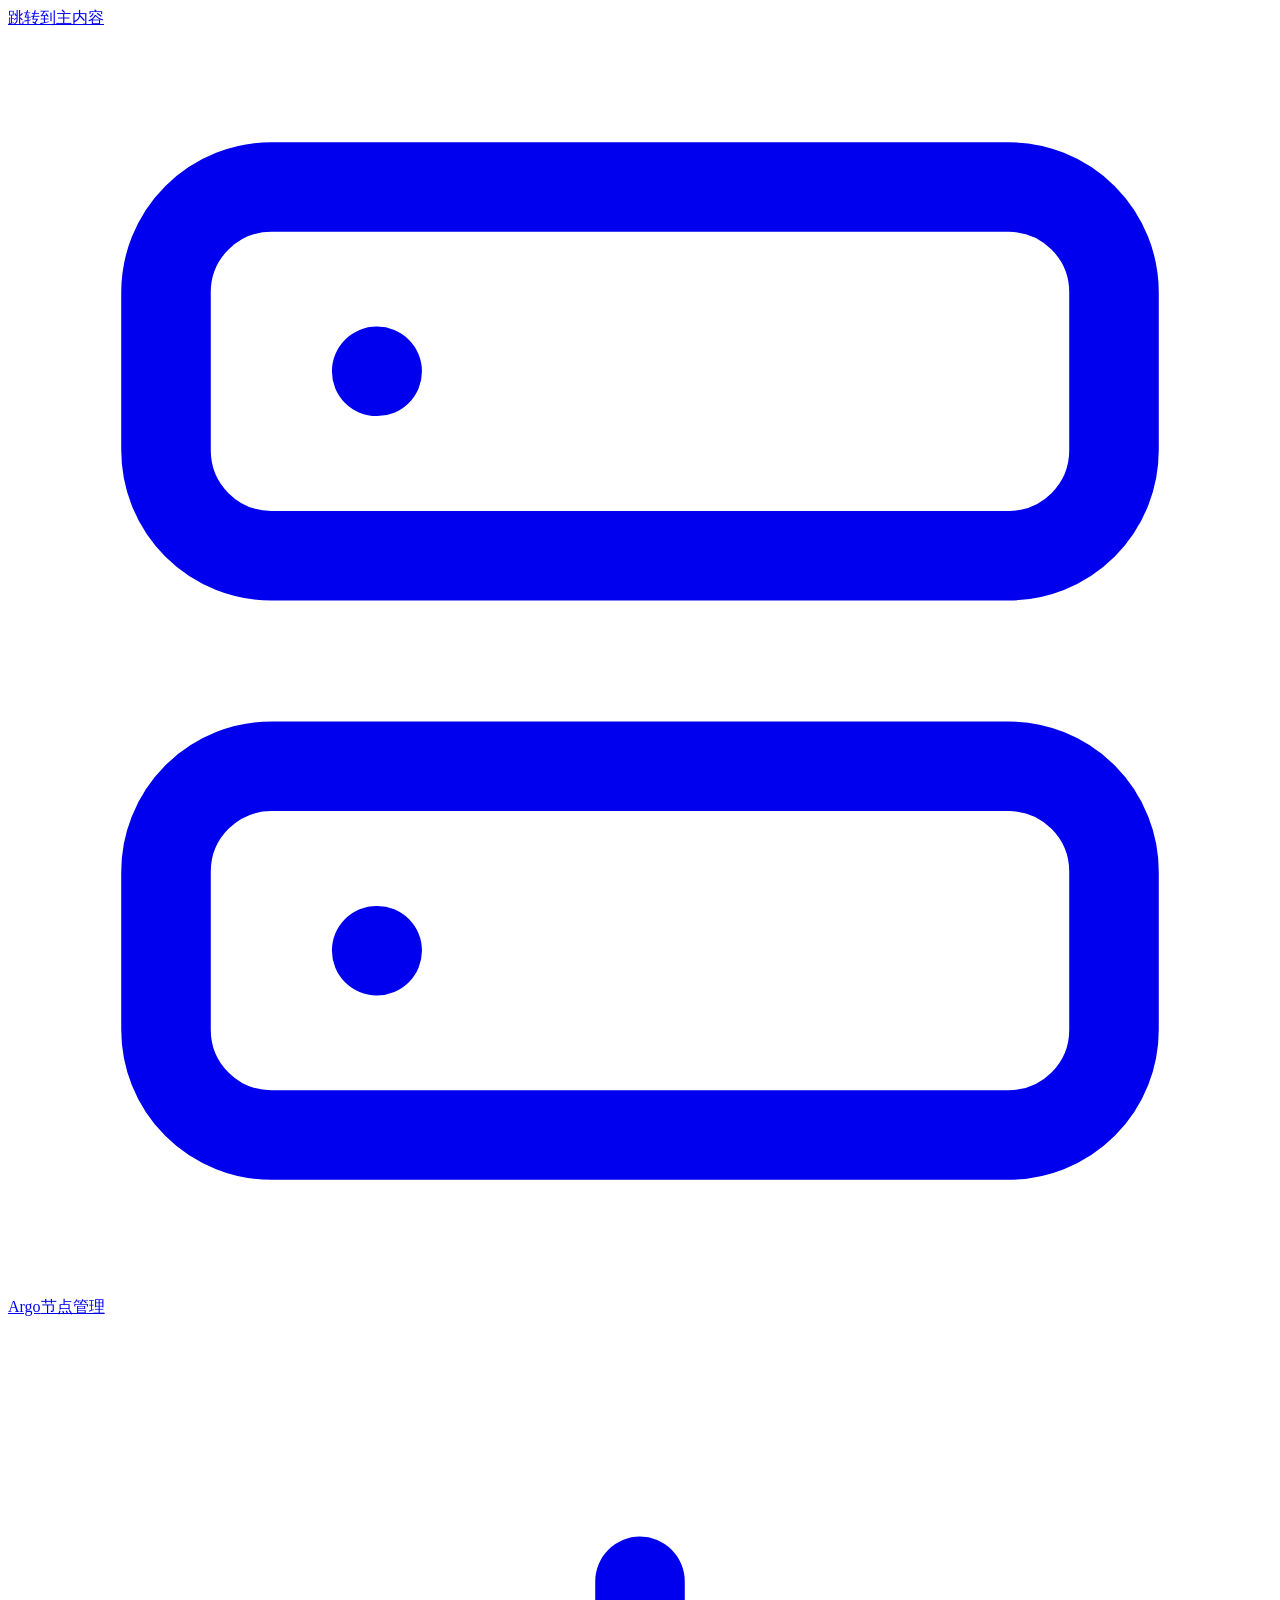
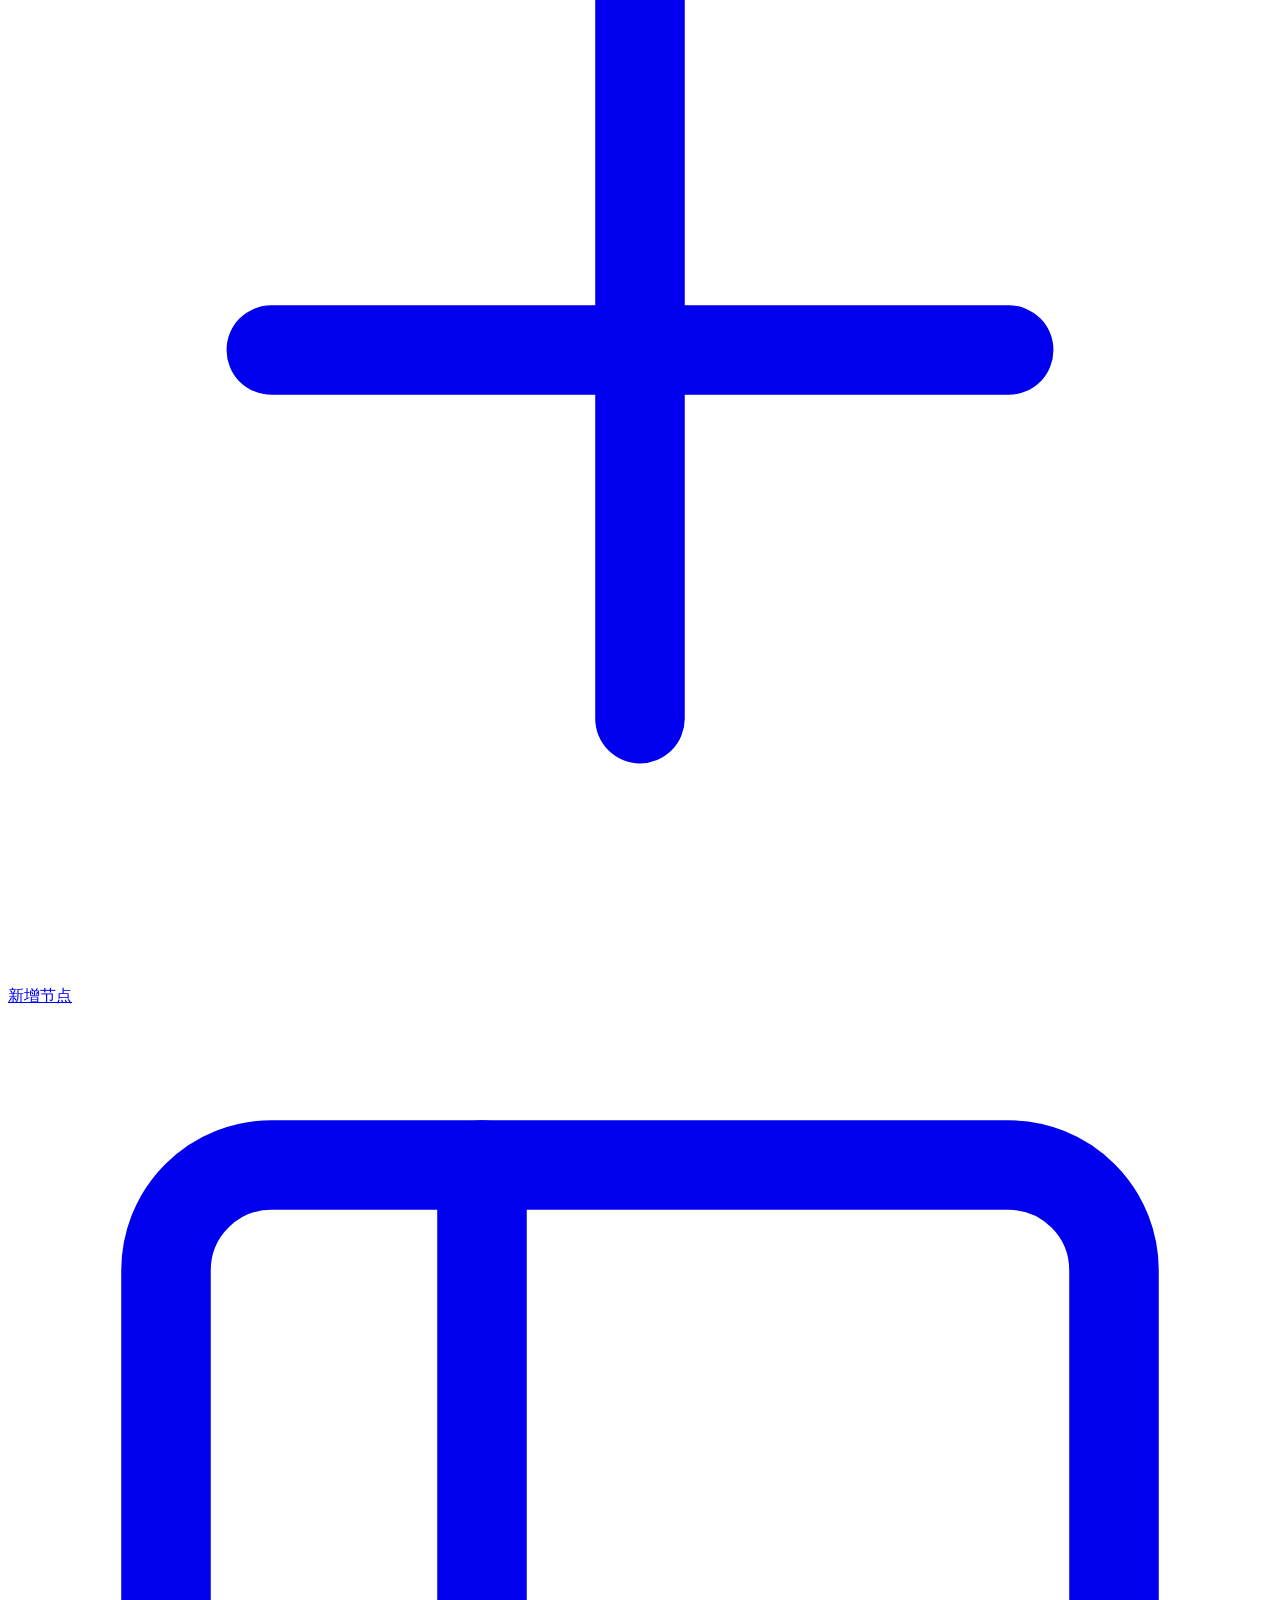
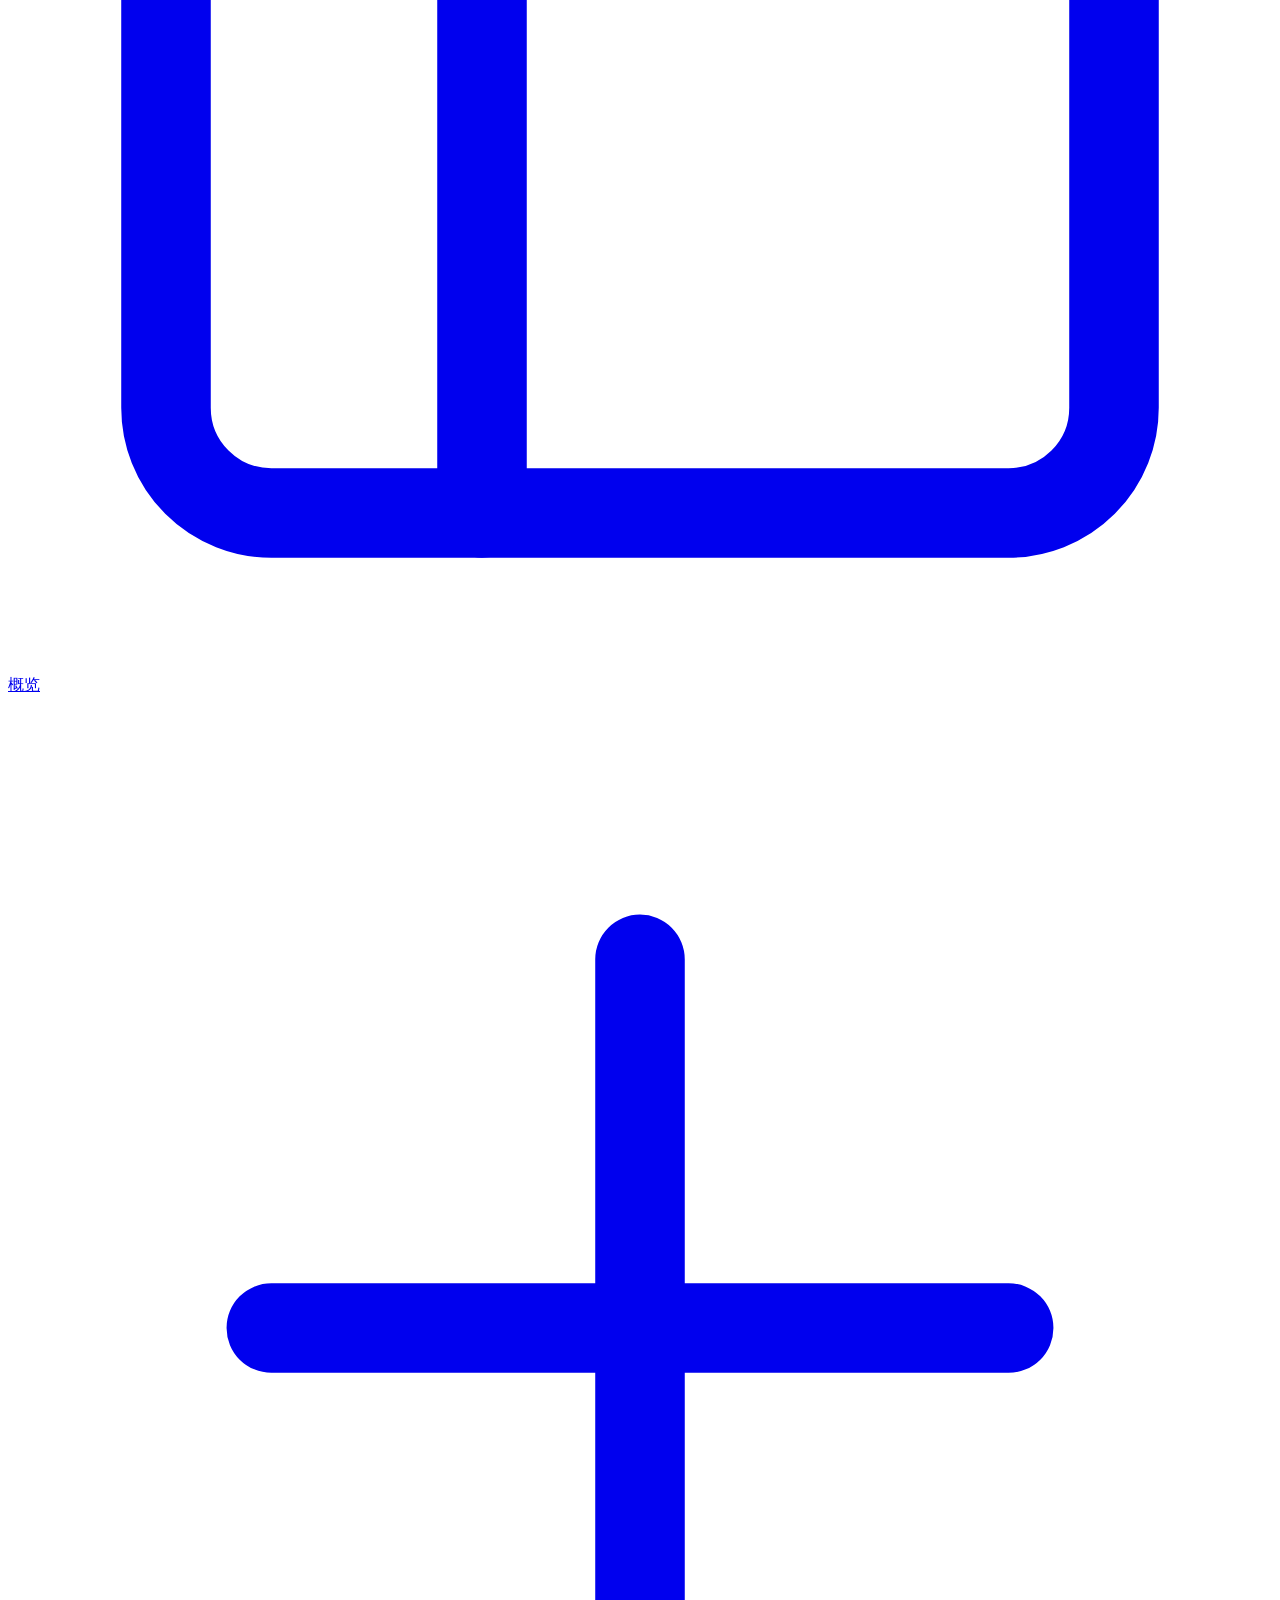
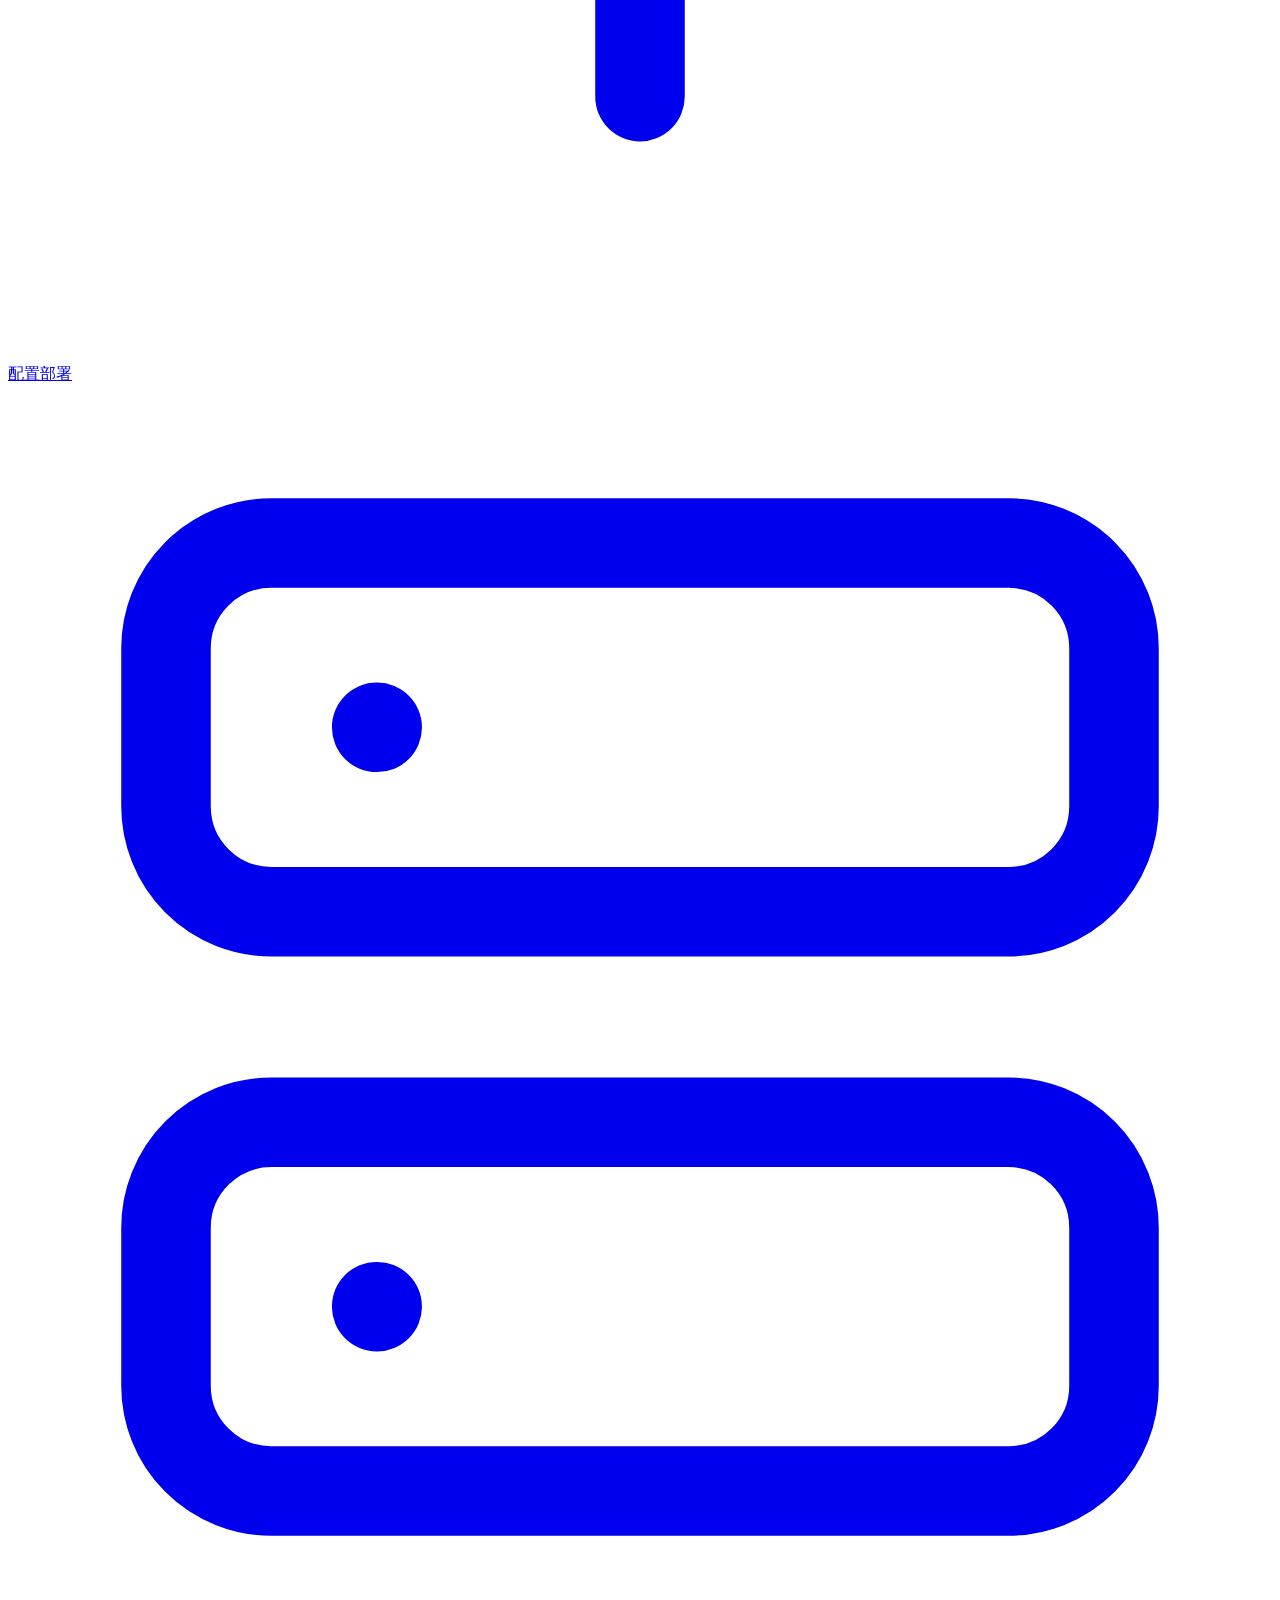
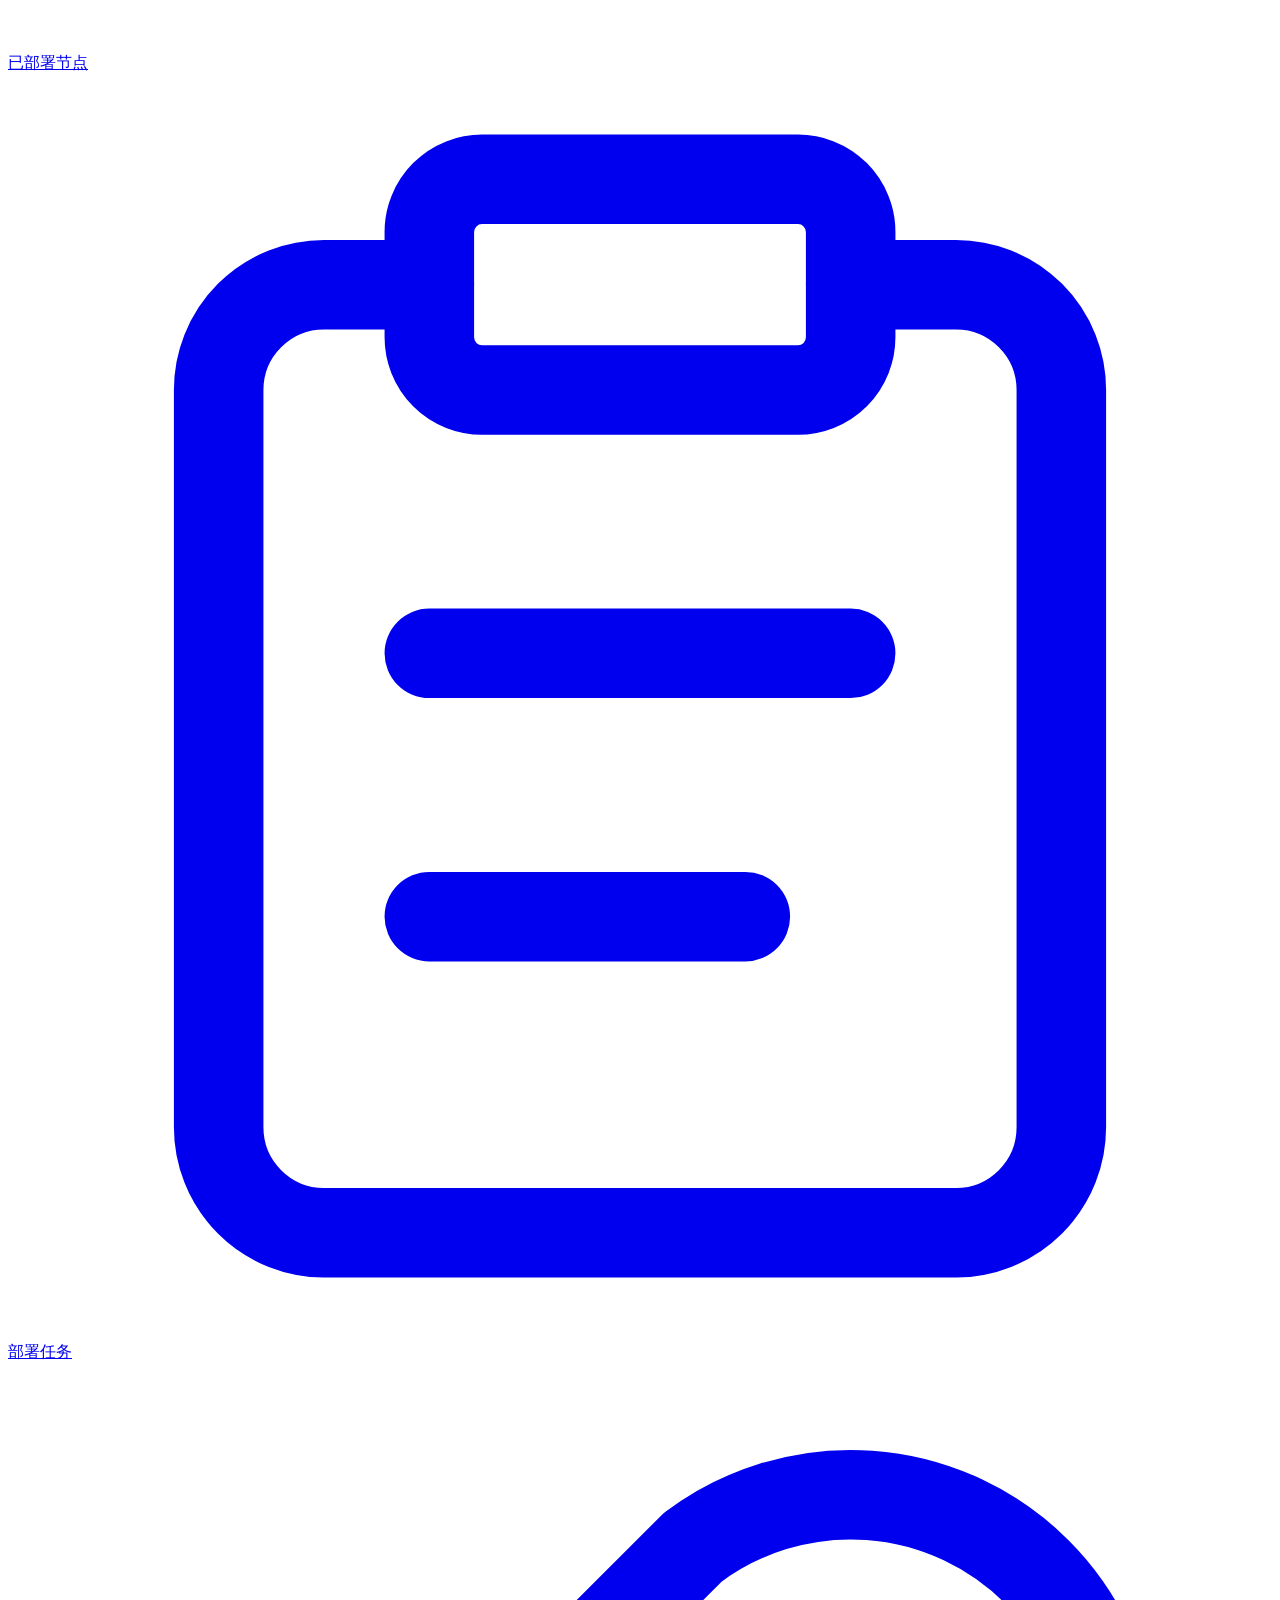
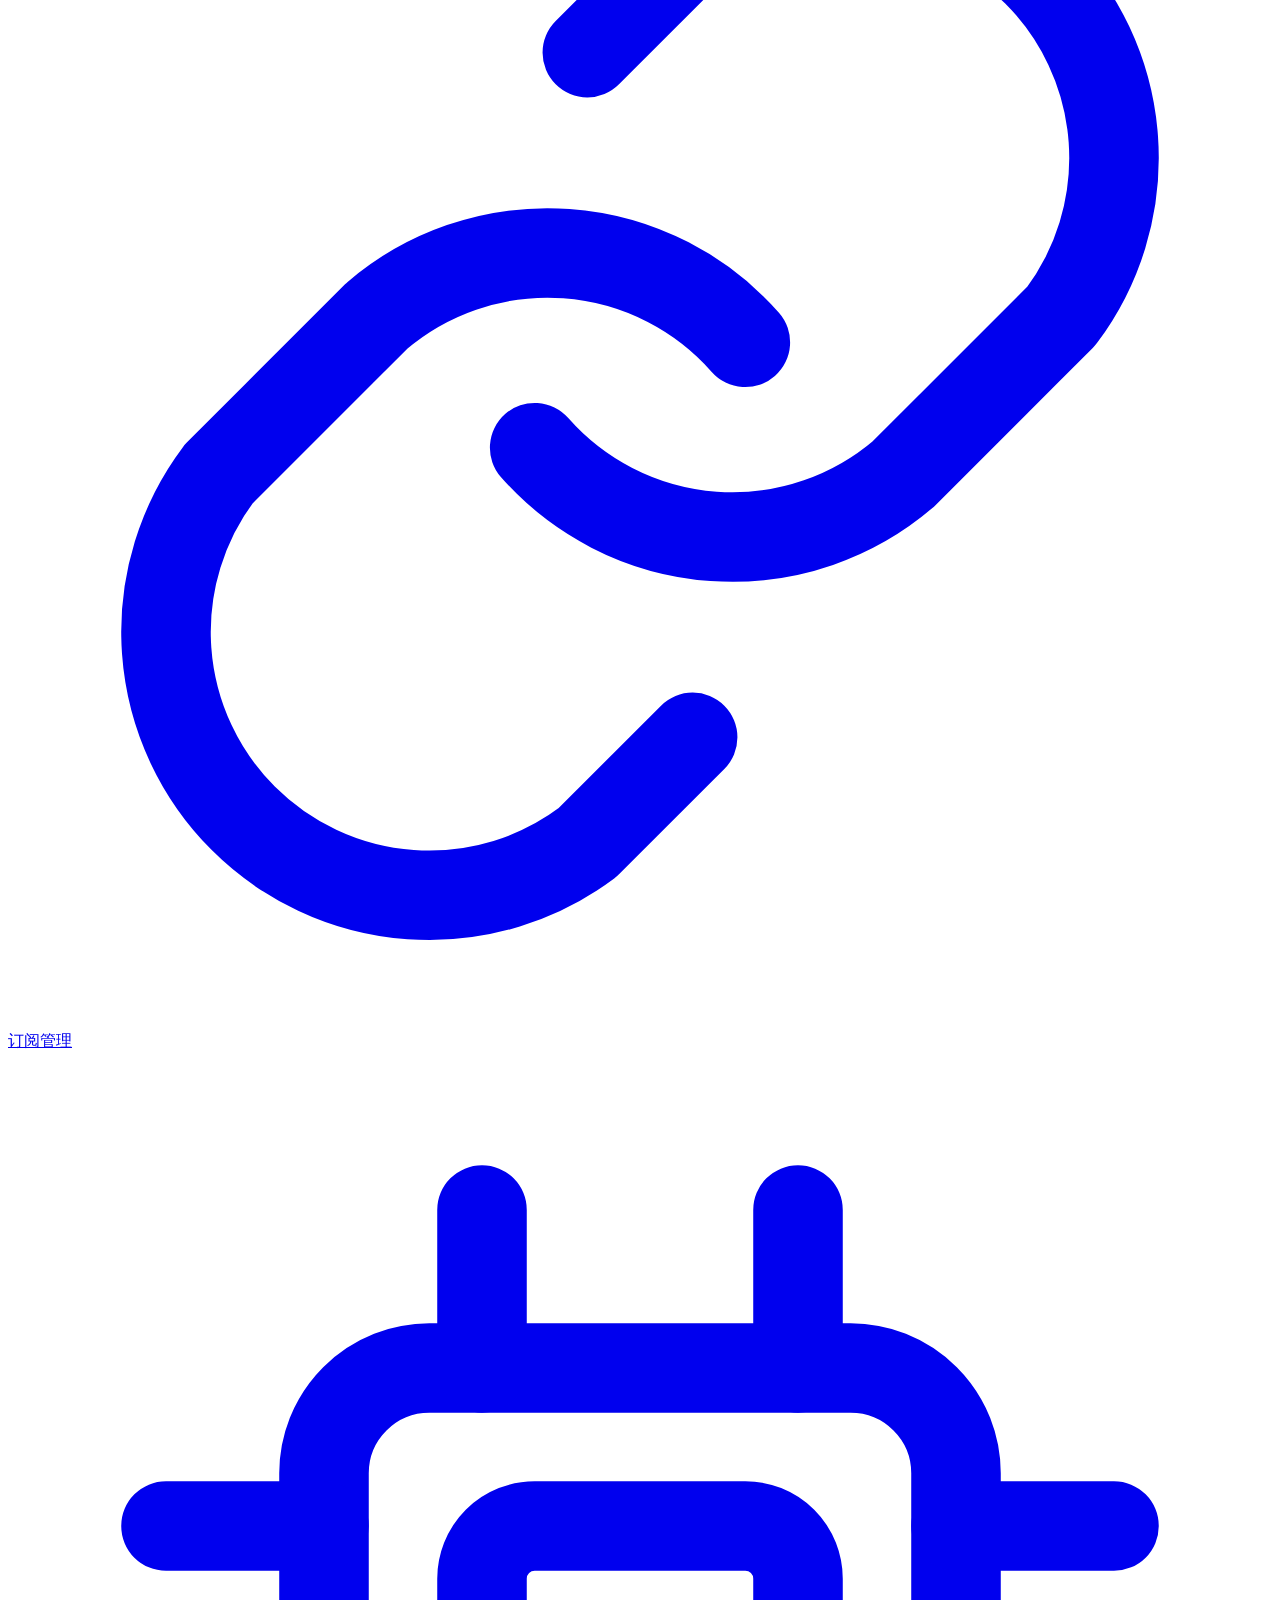
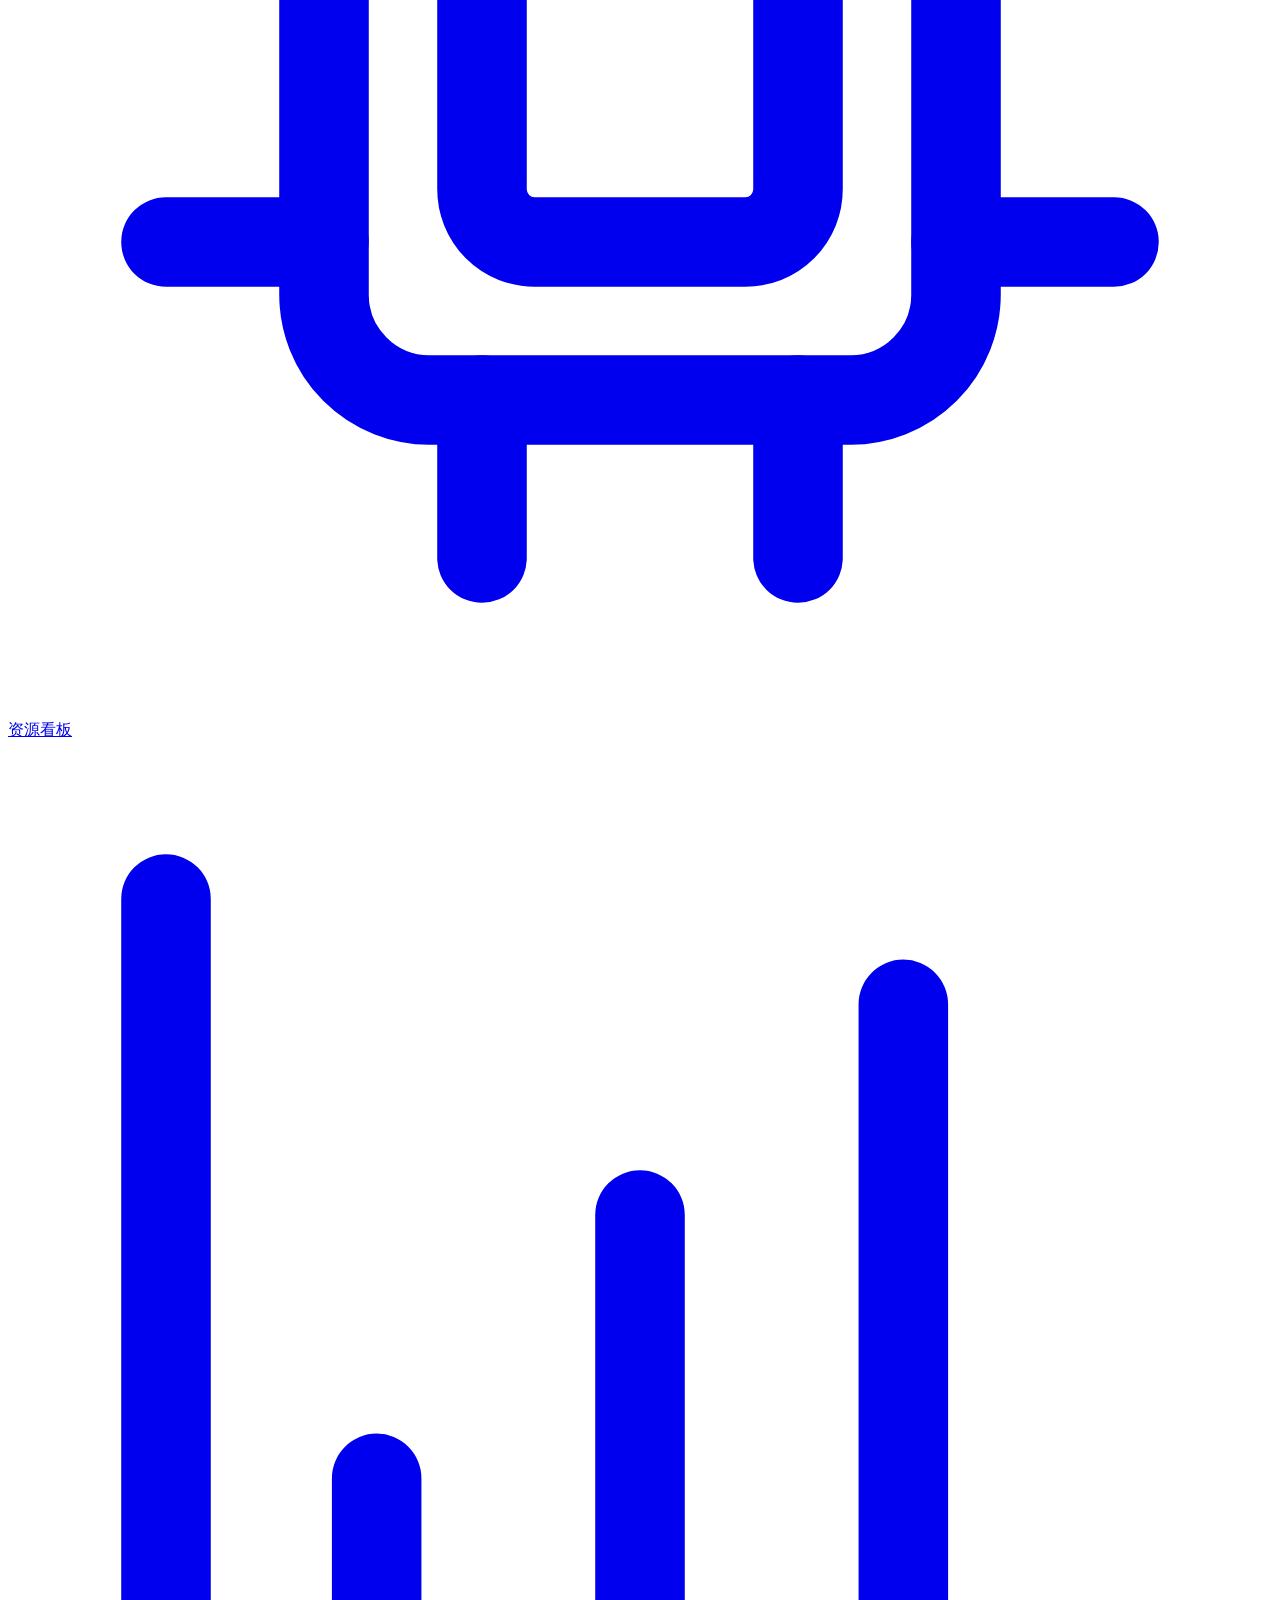
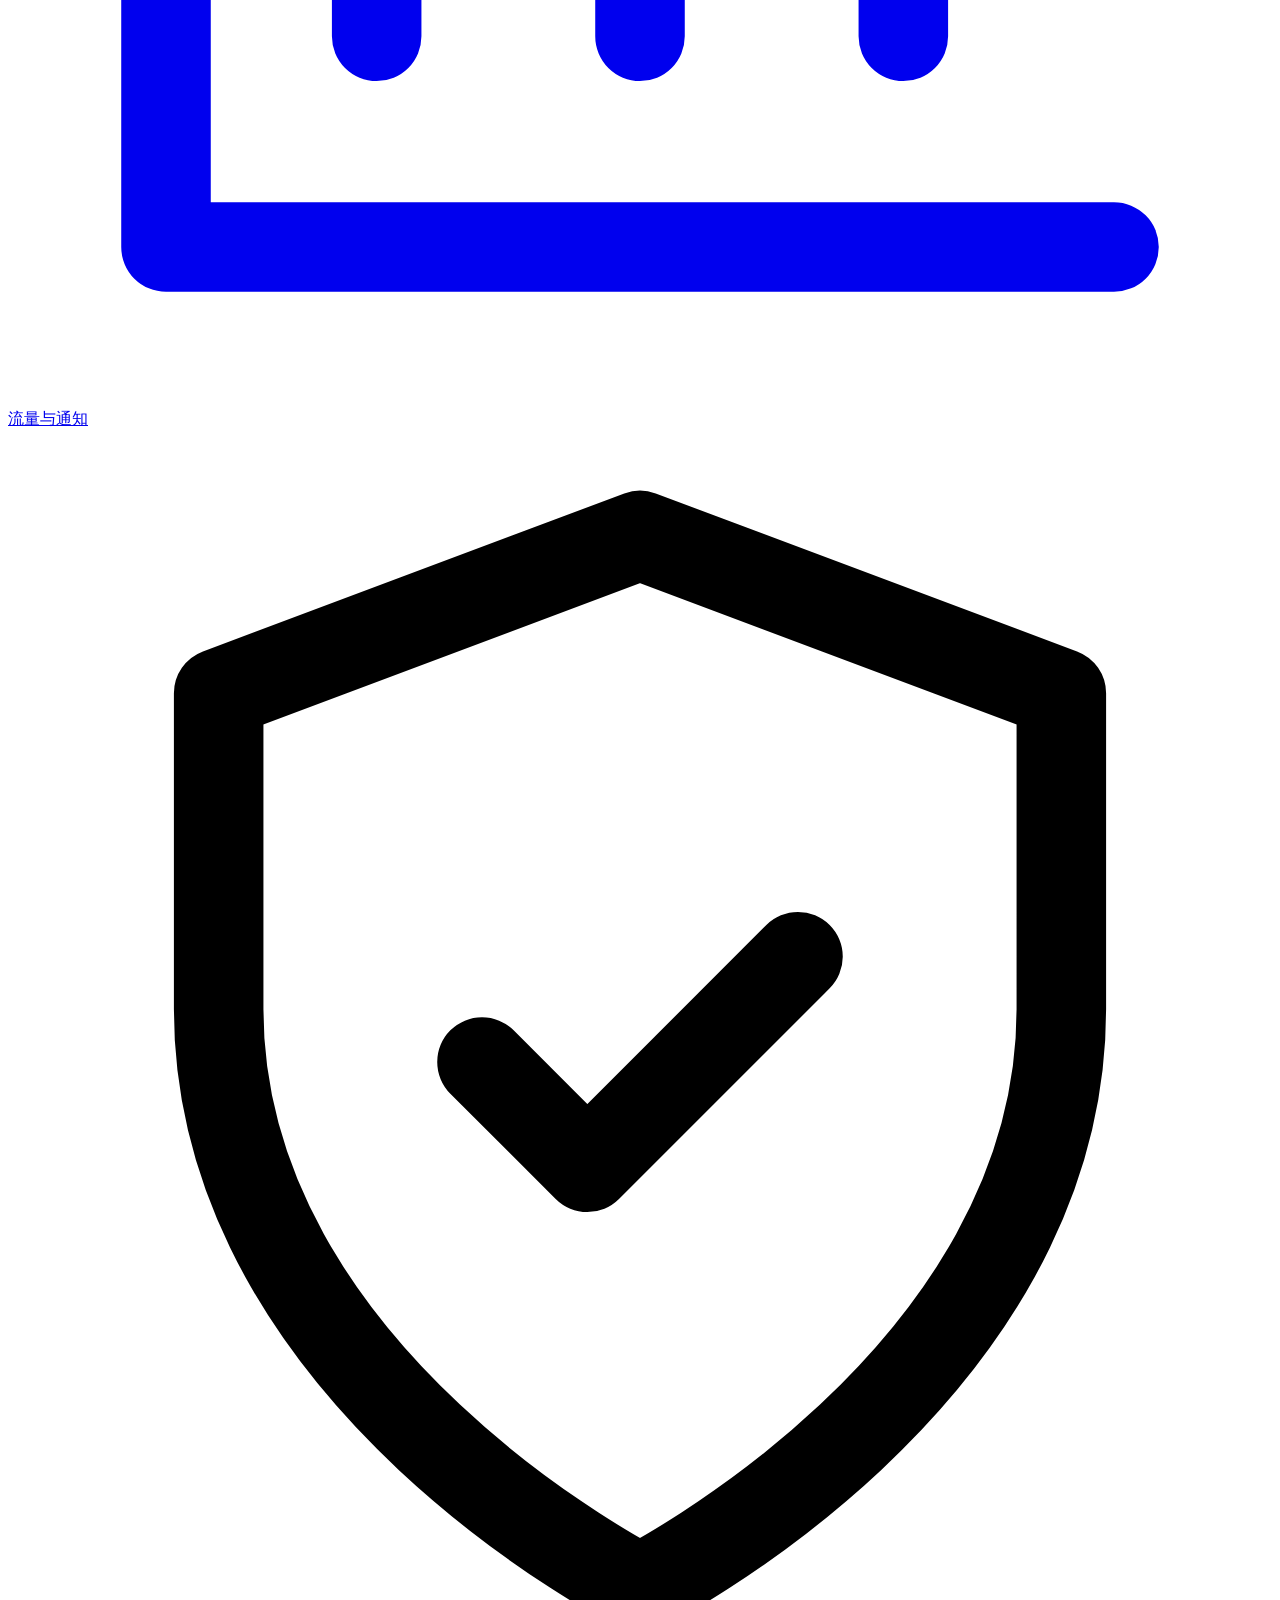
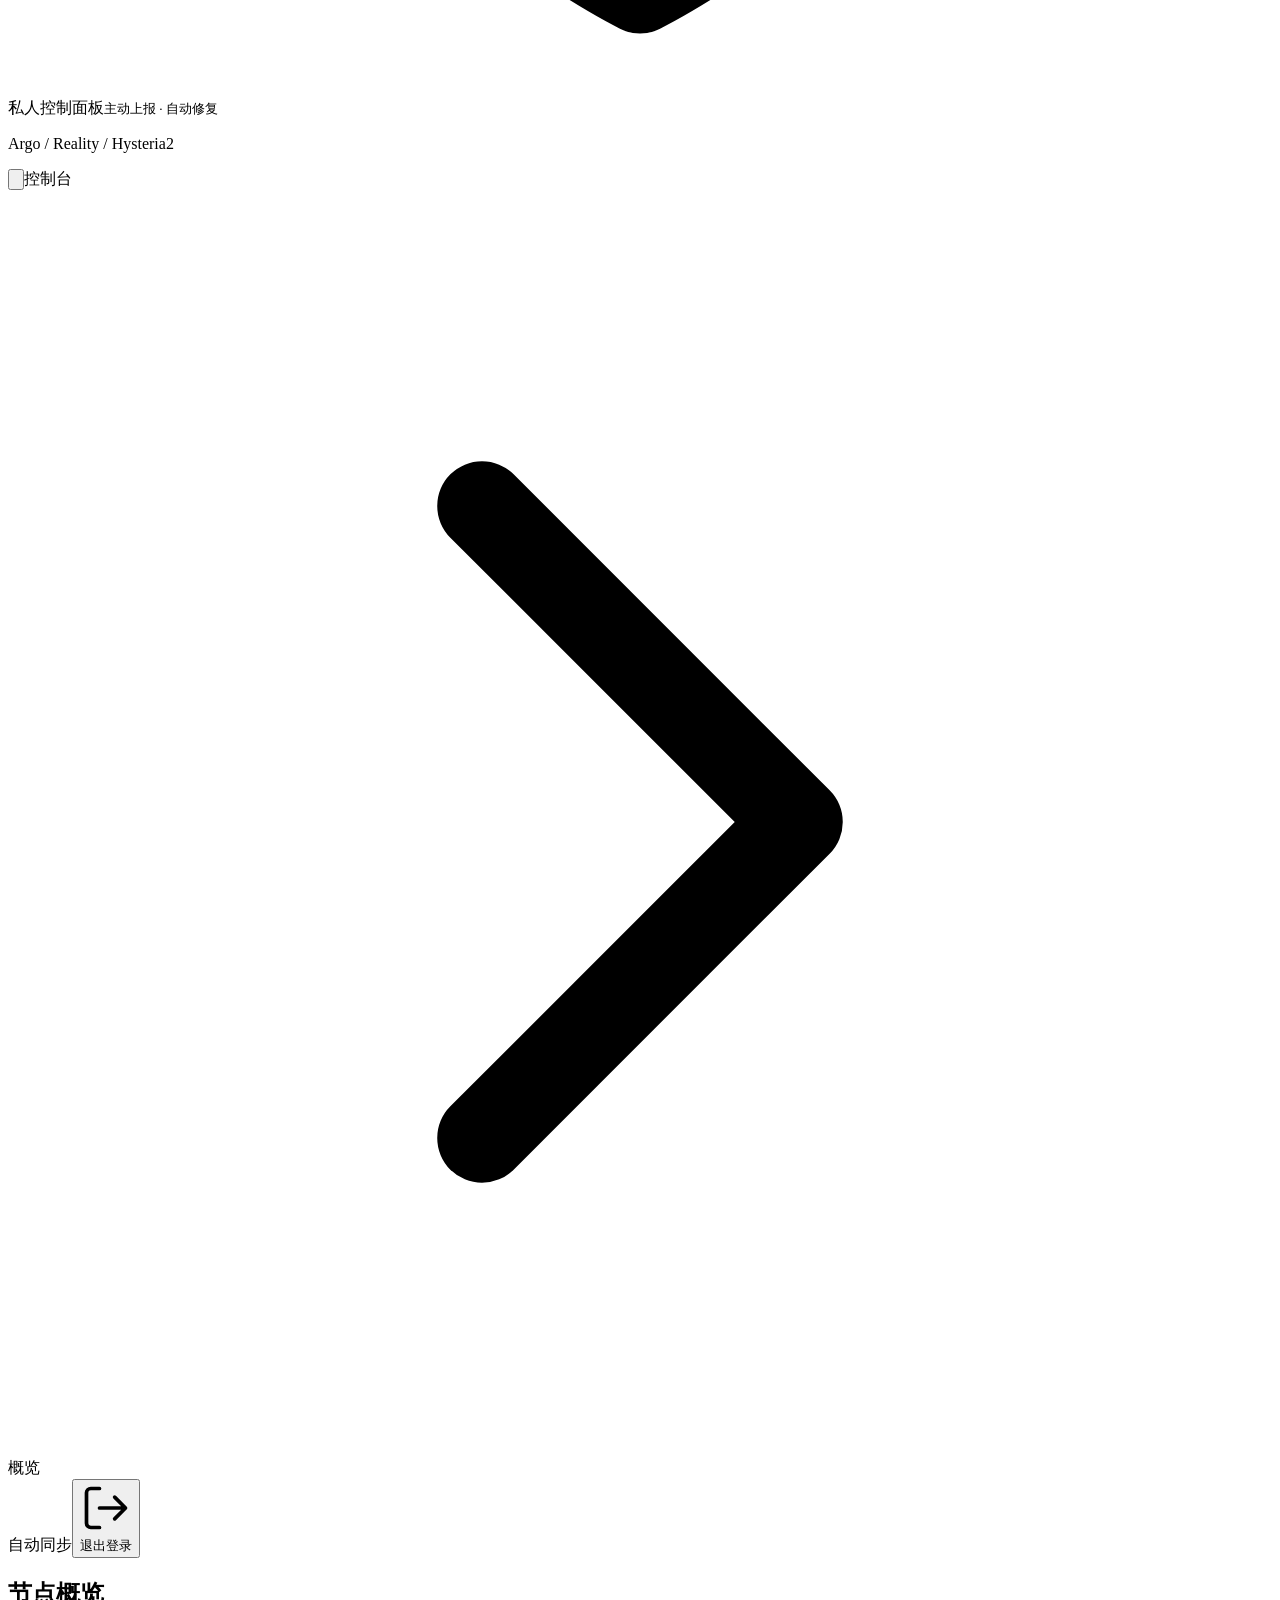
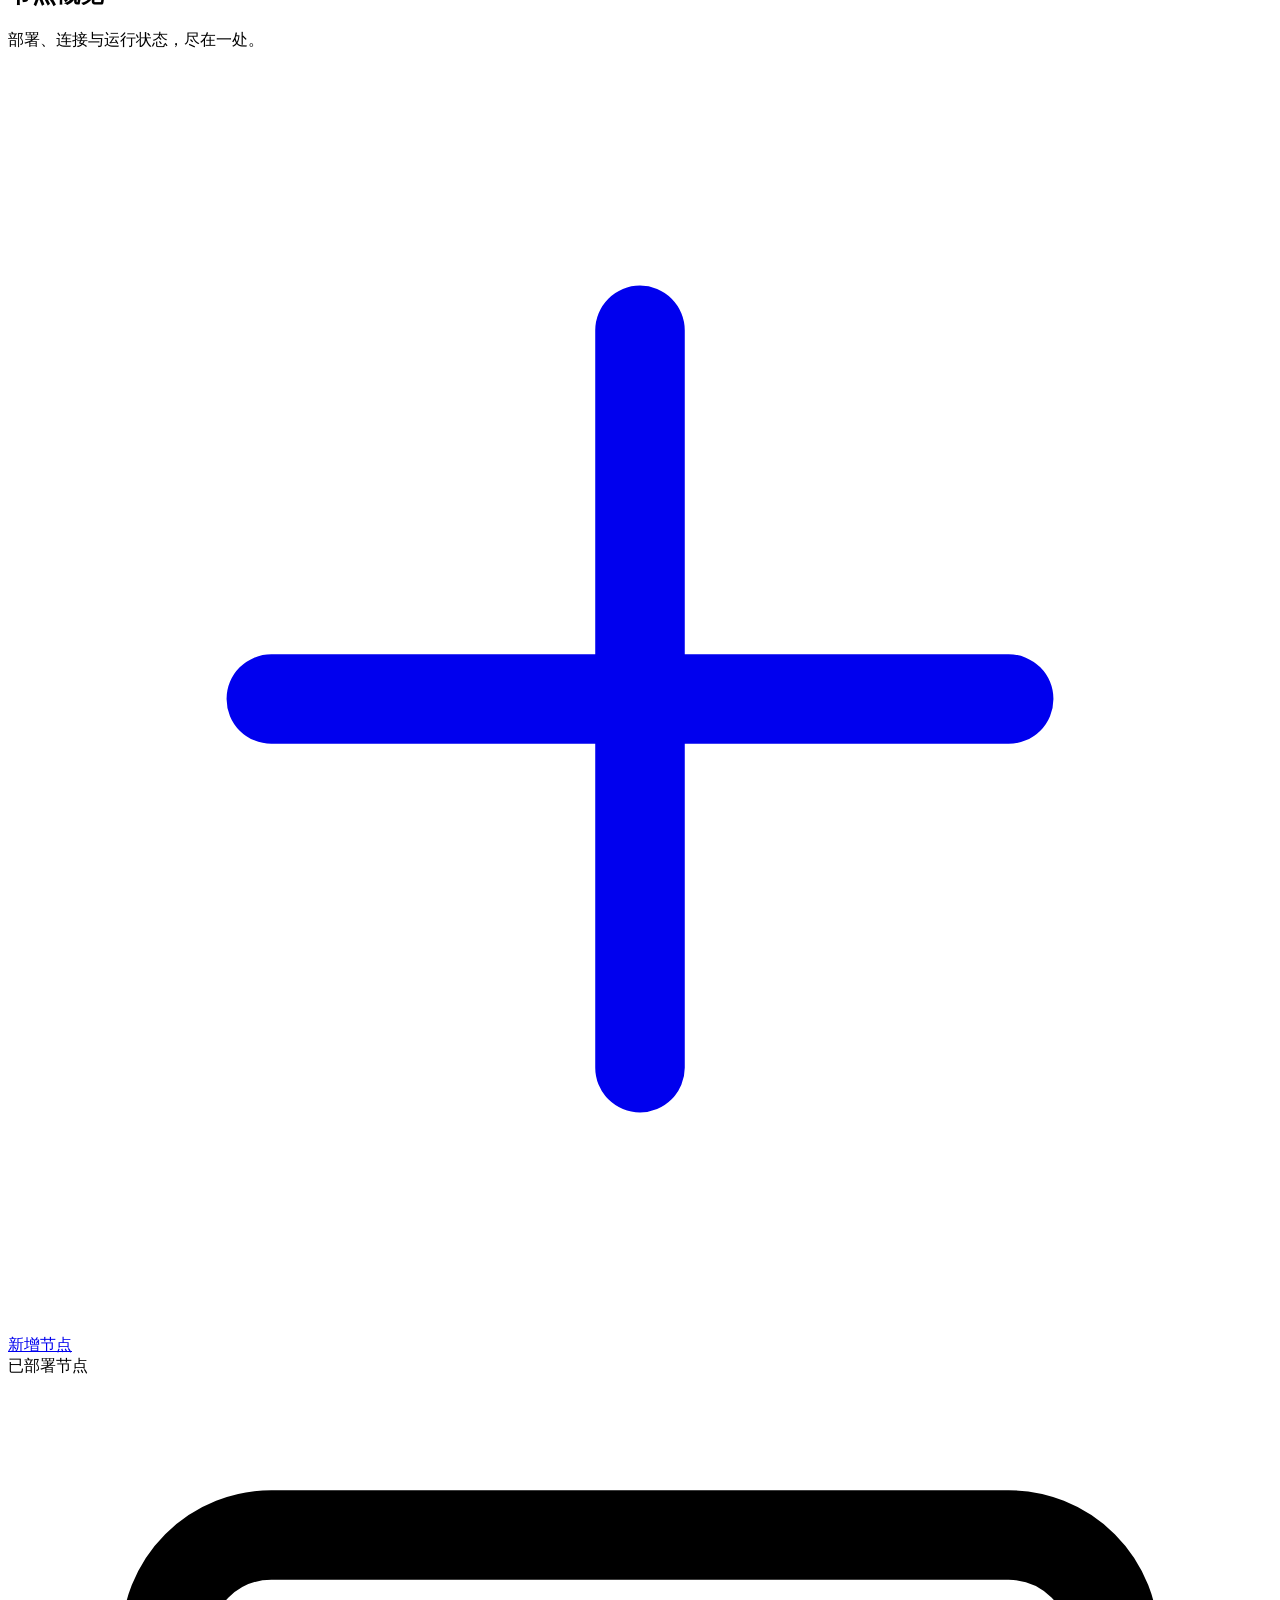
==== commit 20905839: "Add Monitor integration, minimal cores and subscription management Add independent module navigation" ====
--- a/app/static/index.html
+++ b/app/static/index.html
@@ -1,12 +1,16 @@
 <!doctype html>
-<html lang="zh-CN"><head><meta charset="utf-8"><meta name="viewport" content="width=device-width,initial-scale=1"><title>Argo · 节点管理</title><link rel="stylesheet" href="/static/deploy.css?v=14"><script src="/static/shell-ui.js?v=1" defer></script><script src="/static/regions-ui.js?v=1" defer></script><script src="/static/deploy-ui.js?v=13" defer></script><script src="/static/subscriptions.js?v=4" defer></script><script src="/static/telemetry.js?v=4" defer></script></head>
-<body><a class="skip-link" href="#main-content">跳转到主内容</a><aside class="app-sidebar" id="app-sidebar" aria-label="主导航" data-node="shell/sidebar"><a class="brand" href="#overview" aria-label="Argo 节点管理首页"><span class="brand-mark"><svg viewBox="0 0 24 24" fill="none" stroke="currentColor" stroke-width="1.7" stroke-linecap="round" stroke-linejoin="round" aria-hidden="true"><rect x="3" y="3" width="18" height="7" rx="2"/><rect x="3" y="14" width="18" height="7" rx="2"/><path d="M7 6.5h.01M7 17.5h.01"/></svg></span><span>Argo<span class="subbrand">节点管理</span></span></a><a class="sidebar-create" href="#deployment-module"><svg viewBox="0 0 24 24" fill="none" stroke="currentColor" stroke-width="1.7" stroke-linecap="round" stroke-linejoin="round" aria-hidden="true"><path d="M12 5v14M5 12h14"/></svg>新增节点</a><nav aria-label="功能导航"><a href="#overview" class="nav-link active" aria-current="location"><svg viewBox="0 0 24 24" fill="none" stroke="currentColor" stroke-width="1.7" stroke-linecap="round" stroke-linejoin="round" aria-hidden="true"><rect x="3" y="3" width="18" height="18" rx="2"/><path d="M9 3v18"/></svg><span>概览</span></a><a href="#deployment-module" class="nav-link" ><svg viewBox="0 0 24 24" fill="none" stroke="currentColor" stroke-width="1.7" stroke-linecap="round" stroke-linejoin="round" aria-hidden="true"><path d="M12 5v14M5 12h14"/></svg><span>配置部署</span></a><a href="#node-module" class="nav-link" ><svg viewBox="0 0 24 24" fill="none" stroke="currentColor" stroke-width="1.7" stroke-linecap="round" stroke-linejoin="round" aria-hidden="true"><rect x="3" y="3" width="18" height="7" rx="2"/><rect x="3" y="14" width="18" height="7" rx="2"/><path d="M7 6.5h.01M7 17.5h.01"/></svg><span>已部署节点</span></a><a href="#task-module" class="nav-link" ><svg viewBox="0 0 24 24" fill="none" stroke="currentColor" stroke-width="1.7" stroke-linecap="round" stroke-linejoin="round" aria-hidden="true"><rect x="8" y="2" width="8" height="4" rx="1"/><path d="M16 4h2a2 2 0 0 1 2 2v14a2 2 0 0 1-2 2H6a2 2 0 0 1-2-2V6a2 2 0 0 1 2-2h2M8 11h8M8 16h6"/></svg><span>部署任务</span></a><a href="#subscription-module" class="nav-link" ><svg viewBox="0 0 24 24" fill="none" stroke="currentColor" stroke-width="1.7" stroke-linecap="round" stroke-linejoin="round" aria-hidden="true"><path d="M10 13a5 5 0 0 0 7 .5l3-3a5 5 0 0 0-7-7l-2 2M14 11a5 5 0 0 0-7-.5l-3 3a5 5 0 0 0 7 7l2-2"/></svg><span>订阅管理</span></a><a href="#traffic-module" class="nav-link" ><svg viewBox="0 0 24 24" fill="none" stroke="currentColor" stroke-width="1.7" stroke-linecap="round" stroke-linejoin="round" aria-hidden="true"><path d="M3 3v18h18M7 14v3M12 9v8M17 5v12"/></svg><span>流量与通知</span></a></nav><div class="sidebar-bottom"><span class="sidebar-status"><svg viewBox="0 0 24 24" fill="none" stroke="currentColor" stroke-width="1.7" stroke-linecap="round" stroke-linejoin="round" aria-hidden="true"><path d="M12 22s8-4 8-11V5l-8-3-8 3v6c0 7 8 11 8 11M9 12l2 2 4-4"/></svg><span>私人控制面板<small>主动上报 · 自动修复</small></span></span><p>Argo / Reality / Hysteria2</p></div></aside><div id="nav-scrim" class="nav-scrim" hidden></div><div class="app-shell"><header class="app-header" data-node="shell/header"><div class="header-breadcrumb"><button id="nav-toggle" class="icon" type="button" aria-label="收起导航" aria-controls="app-sidebar" aria-expanded="true"><svg viewBox="0 0 24 24" fill="none" stroke="currentColor" stroke-width="1.7" stroke-linecap="round" stroke-linejoin="round" aria-hidden="true"><rect x="3" y="3" width="18" height="18" rx="2"/><path d="M9 3v18"/></svg></button><span class="header-divider" aria-hidden="true"></span><span>控制台</span><svg viewBox="0 0 24 24" fill="none" stroke="currentColor" stroke-width="1.7" stroke-linecap="round" stroke-linejoin="round" aria-hidden="true"><path d="m9 18 6-6-6-6"/></svg><span class="header-page" id="header-page">概览</span></div><div class="header-right"><span class="connection-status"><i></i>自动同步</span><button id="logout" class="ghost"><svg viewBox="0 0 24 24" fill="none" stroke="currentColor" stroke-width="1.7" stroke-linecap="round" stroke-linejoin="round" aria-hidden="true"><path d="M9 21H5a2 2 0 0 1-2-2V5a2 2 0 0 1 2-2h4M16 17l5-5-5-5M21 12H9"/></svg>退出登录</button></div></header><main id="main-content"><section class="intro" id="overview" data-node="overview"><div><h1>节点概览</h1><p>部署、连接与运行状态，尽在一处。</p></div><a class="button primary intro-create" href="#deployment-module"><svg viewBox="0 0 24 24" fill="none" stroke="currentColor" stroke-width="1.7" stroke-linecap="round" stroke-linejoin="round" aria-hidden="true"><path d="M12 5v14M5 12h14"/></svg>新增节点</a></section><section class="overview-grid" aria-label="运行概况" data-node="overview/metrics"><article class="stat-card" data-node="overview/stat-deployed"><div class="stat-label">已部署节点<svg viewBox="0 0 24 24" fill="none" stroke="currentColor" stroke-width="1.7" stroke-linecap="round" stroke-linejoin="round" aria-hidden="true"><rect x="3" y="3" width="18" height="7" rx="2"/><rect x="3" y="14" width="18" height="7" rx="2"/><path d="M7 6.5h.01M7 17.5h.01"/></svg></div><strong id="stat-deployed" aria-live="polite">—</strong><p>已生成连接链接</p></article><article class="stat-card" data-node="overview/stat-online"><div class="stat-label">在线节点<svg viewBox="0 0 24 24" fill="none" stroke="currentColor" stroke-width="1.7" stroke-linecap="round" stroke-linejoin="round" aria-hidden="true"><path d="M22 12h-4l-3 9L9 3l-3 9H2"/></svg></div><strong id="stat-online" aria-live="polite">—</strong><p>以节点最新心跳为准</p></article><article class="stat-card" data-node="overview/stat-today"><div class="stat-label">今日流量<svg viewBox="0 0 24 24" fill="none" stroke="currentColor" stroke-width="1.7" stroke-linecap="round" stroke-linejoin="round" aria-hidden="true"><path d="M3 3v18h18M7 14v3M12 9v8M17 5v12"/></svg></div><strong id="stat-today" aria-live="polite">—</strong><p>IN + OUT · UTC 统计</p></article><article class="stat-card" data-node="overview/stat-pending"><div class="stat-label">待处理任务<svg viewBox="0 0 24 24" fill="none" stroke="currentColor" stroke-width="1.7" stroke-linecap="round" stroke-linejoin="round" aria-hidden="true"><rect x="8" y="2" width="8" height="4" rx="1"/><path d="M16 4h2a2 2 0 0 1 2 2v14a2 2 0 0 1-2 2H6a2 2 0 0 1-2-2V6a2 2 0 0 1 2-2h2M8 11h8M8 16h6"/></svg></div><strong id="stat-pending" aria-live="polite">—</strong><p>等待节点执行与回传</p></article></section><div class="layout"><section class="panel deploy-panel" id="deployment-module" data-node="deployment"><div class="section-title"><span class="section-icon"><svg viewBox="0 0 24 24" fill="none" stroke="currentColor" stroke-width="1.7" stroke-linecap="round" stroke-linejoin="round" aria-hidden="true"><path d="M12 5v14M5 12h14"/></svg></span><div><h2>配置部署</h2><p>Alpine · Debian · Ubuntu / AMD64 · ARM64 · ARMv7</p></div></div>
+<html lang="zh-CN"><head><meta charset="utf-8"><meta name="viewport" content="width=device-width,initial-scale=1"><title>Argo · 节点管理</title><link rel="stylesheet" href="/static/deploy.css?v=17"><script src="/static/shell-ui.js?v=5" defer></script><script src="/static/regions-ui.js?v=1" defer></script><script src="/static/deploy-ui.js?v=21" defer></script><script src="/static/subscriptions.js?v=7" defer></script><script src="/static/telemetry.js?v=6" defer></script><script src="/static/reliability-ui.js?v=1" defer></script><link rel="stylesheet" href="/static/subscription-page.css?v=1"><script src="/static/labels-ui.js?v=1" defer></script><script src="/static/sources-ui.js?v=1" defer></script><script src="/static/media-ui.js?v=2" defer></script><script src="/static/resources-ui.js?v=3" defer></script></head>
+<body><a class="skip-link" href="#main-content">跳转到主内容</a><aside class="app-sidebar" id="app-sidebar" aria-label="主导航" data-node="shell/sidebar"><a class="brand" href="#overview" aria-label="Argo 节点管理首页"><span class="brand-mark"><svg viewBox="0 0 24 24" fill="none" stroke="currentColor" stroke-width="1.7" stroke-linecap="round" stroke-linejoin="round" aria-hidden="true"><rect x="3" y="3" width="18" height="7" rx="2"/><rect x="3" y="14" width="18" height="7" rx="2"/><path d="M7 6.5h.01M7 17.5h.01"/></svg></span><span>Argo<span class="subbrand">节点管理</span></span></a><a class="sidebar-create" href="#deployment-module"><svg viewBox="0 0 24 24" fill="none" stroke="currentColor" stroke-width="1.7" stroke-linecap="round" stroke-linejoin="round" aria-hidden="true"><path d="M12 5v14M5 12h14"/></svg>新增节点</a><nav aria-label="功能导航"><a href="#overview" class="nav-link active" aria-current="location"><svg viewBox="0 0 24 24" fill="none" stroke="currentColor" stroke-width="1.7" stroke-linecap="round" stroke-linejoin="round" aria-hidden="true"><rect x="3" y="3" width="18" height="18" rx="2"/><path d="M9 3v18"/></svg><span>概览</span></a><a href="#deployment-module" class="nav-link" ><svg viewBox="0 0 24 24" fill="none" stroke="currentColor" stroke-width="1.7" stroke-linecap="round" stroke-linejoin="round" aria-hidden="true"><path d="M12 5v14M5 12h14"/></svg><span>配置部署</span></a><a href="#node-module" class="nav-link" ><svg viewBox="0 0 24 24" fill="none" stroke="currentColor" stroke-width="1.7" stroke-linecap="round" stroke-linejoin="round" aria-hidden="true"><rect x="3" y="3" width="18" height="7" rx="2"/><rect x="3" y="14" width="18" height="7" rx="2"/><path d="M7 6.5h.01M7 17.5h.01"/></svg><span>已部署节点</span></a><a href="#task-module" class="nav-link" ><svg viewBox="0 0 24 24" fill="none" stroke="currentColor" stroke-width="1.7" stroke-linecap="round" stroke-linejoin="round" aria-hidden="true"><rect x="8" y="2" width="8" height="4" rx="1"/><path d="M16 4h2a2 2 0 0 1 2 2v14a2 2 0 0 1-2 2H6a2 2 0 0 1-2-2V6a2 2 0 0 1 2-2h2M8 11h8M8 16h6"/></svg><span>部署任务</span></a><a href="#subscription-module" class="nav-link" ><svg viewBox="0 0 24 24" fill="none" stroke="currentColor" stroke-width="1.7" stroke-linecap="round" stroke-linejoin="round" aria-hidden="true"><path d="M10 13a5 5 0 0 0 7 .5l3-3a5 5 0 0 0-7-7l-2 2M14 11a5 5 0 0 0-7-.5l-3 3a5 5 0 0 0 7 7l2-2"/></svg><span>订阅管理</span></a><a href="#resources-module" class="nav-link"><svg viewBox="0 0 24 24" fill="none" stroke="currentColor" stroke-width="1.7" stroke-linecap="round" stroke-linejoin="round" aria-hidden="true"><rect x="6" y="6" width="12" height="12" rx="2"/><rect x="9" y="9" width="6" height="6" rx="1"/><path d="M9 3v3M15 3v3M9 18v3M15 18v3M3 9h3M3 15h3M18 9h3M18 15h3"/></svg><span>资源看板</span></a><a href="#traffic-module" class="nav-link" ><svg viewBox="0 0 24 24" fill="none" stroke="currentColor" stroke-width="1.7" stroke-linecap="round" stroke-linejoin="round" aria-hidden="true"><path d="M3 3v18h18M7 14v3M12 9v8M17 5v12"/></svg><span>流量与通知</span></a></nav><div class="sidebar-bottom"><span class="sidebar-status"><svg viewBox="0 0 24 24" fill="none" stroke="currentColor" stroke-width="1.7" stroke-linecap="round" stroke-linejoin="round" aria-hidden="true"><path d="M12 22s8-4 8-11V5l-8-3-8 3v6c0 7 8 11 8 11M9 12l2 2 4-4"/></svg><span>私人控制面板<small>主动上报 · 自动修复</small></span></span><p>Argo / Reality / Hysteria2</p></div></aside><div id="nav-scrim" class="nav-scrim" hidden></div><div class="app-shell"><header class="app-header" data-node="shell/header"><div class="header-breadcrumb"><button id="nav-toggle" class="icon" type="button" aria-label="收起导航" aria-controls="app-sidebar" aria-expanded="true"><svg viewBox="0 0 24 24" fill="none" stroke="currentColor" stroke-width="1.7" stroke-linecap="round" stroke-linejoin="round" aria-hidden="true"><rect x="3" y="3" width="18" height="18" rx="2"/><path d="M9 3v18"/></svg></button><span class="header-divider" aria-hidden="true"></span><span>控制台</span><svg viewBox="0 0 24 24" fill="none" stroke="currentColor" stroke-width="1.7" stroke-linecap="round" stroke-linejoin="round" aria-hidden="true"><path d="m9 18 6-6-6-6"/></svg><span class="header-page" id="header-page">概览</span></div><div class="header-right"><span class="connection-status"><i></i>自动同步</span><button id="logout" class="ghost"><svg viewBox="0 0 24 24" fill="none" stroke="currentColor" stroke-width="1.7" stroke-linecap="round" stroke-linejoin="round" aria-hidden="true"><path d="M9 21H5a2 2 0 0 1-2-2V5a2 2 0 0 1 2-2h4M16 17l5-5-5-5M21 12H9"/></svg>退出登录</button></div></header><main id="main-content"><section class="intro" id="overview" data-node="overview"><div><h1>节点概览</h1><p>部署、连接与运行状态，尽在一处。</p></div><a class="button primary intro-create" href="#deployment-module"><svg viewBox="0 0 24 24" fill="none" stroke="currentColor" stroke-width="1.7" stroke-linecap="round" stroke-linejoin="round" aria-hidden="true"><path d="M12 5v14M5 12h14"/></svg>新增节点</a></section><section class="overview-grid" aria-label="运行概况" data-node="overview/metrics"><article class="stat-card" data-node="overview/stat-deployed"><div class="stat-label">已部署节点<svg viewBox="0 0 24 24" fill="none" stroke="currentColor" stroke-width="1.7" stroke-linecap="round" stroke-linejoin="round" aria-hidden="true"><rect x="3" y="3" width="18" height="7" rx="2"/><rect x="3" y="14" width="18" height="7" rx="2"/><path d="M7 6.5h.01M7 17.5h.01"/></svg></div><strong id="stat-deployed" aria-live="polite">—</strong><p>已生成连接链接</p></article><article class="stat-card" data-node="overview/stat-online"><div class="stat-label">在线节点<svg viewBox="0 0 24 24" fill="none" stroke="currentColor" stroke-width="1.7" stroke-linecap="round" stroke-linejoin="round" aria-hidden="true"><path d="M22 12h-4l-3 9L9 3l-3 9H2"/></svg></div><strong id="stat-online" aria-live="polite">—</strong><p>以节点最新心跳为准</p></article><article class="stat-card" data-node="overview/stat-today"><div class="stat-label">今日流量<svg viewBox="0 0 24 24" fill="none" stroke="currentColor" stroke-width="1.7" stroke-linecap="round" stroke-linejoin="round" aria-hidden="true"><path d="M3 3v18h18M7 14v3M12 9v8M17 5v12"/></svg></div><strong id="stat-today" aria-live="polite">—</strong><p>IN + OUT · UTC 统计</p></article><article class="stat-card" data-node="overview/stat-pending"><div class="stat-label">待处理任务<svg viewBox="0 0 24 24" fill="none" stroke="currentColor" stroke-width="1.7" stroke-linecap="round" stroke-linejoin="round" aria-hidden="true"><rect x="8" y="2" width="8" height="4" rx="1"/><path d="M16 4h2a2 2 0 0 1 2 2v14a2 2 0 0 1-2 2H6a2 2 0 0 1-2-2V6a2 2 0 0 1 2-2h2M8 11h8M8 16h6"/></svg></div><strong id="stat-pending" aria-live="polite">—</strong><p>等待节点执行与回传</p></article></section><div class="layout"><section class="panel deploy-panel" id="deployment-module" data-node="deployment"><div class="section-title"><span class="section-icon"><svg viewBox="0 0 24 24" fill="none" stroke="currentColor" stroke-width="1.7" stroke-linecap="round" stroke-linejoin="round" aria-hidden="true"><path d="M12 5v14M5 12h14"/></svg></span><div><h2>配置部署</h2><p>Alpine · Debian · Ubuntu / AMD64 · ARM64 · ARMv7</p></div></div>
 <form id="deploy-form" autocomplete="off"><div class="field"><label for="protocol">节点类型</label><select id="protocol" name="protocol"><option value="vless-ws-argo">VLESS-WS + Argo</option><option value="reality">VLESS TCP Reality Vision</option><option value="hysteria2">Hysteria2</option></select><small id="protocol-hint">通过 Cloudflare 隧道连接，无需公网入站映射。</small></div><div class="field"><label for="remark">节点名称</label><input id="remark" name="remark" placeholder="例如：香港 NAT 01" required maxlength="80"></div><div class="install-flow"><span>01 填写配置</span><span>02 执行安装命令</span><span>03 自动监控与同步</span></div><div class="divider"></div><div class="fields"><div class="field"><label for="node_port">服务器本地监听端口</label><input id="node_port" name="node_port" type="number" value="18080" min="1024" max="65535" required><small id="listen-port-hint">隧道访问本机回环地址，无需 NAT 入站映射</small></div><div class="field"><label for="client_port">客户端 Cloudflare 端口</label><select id="client_port" name="client_port"><option>443</option><option>2053</option><option>2083</option><option>2087</option><option>2096</option><option>8443</option></select></div><div id="direct-port-field" class="field" hidden><label for="direct_client_port">公网 / NAT 映射端口</label><input id="direct_client_port" name="client_port" type="number" min="1" max="65535" value="18080" disabled required><small>客户端实际连接的外部端口，可与本地监听端口不同</small></div></div>
 <div class="field" id="server-name-field" hidden><label for="server_name">TLS / Reality 伪装域名</label><input id="server_name" name="server_name" value="www.amd.com" maxlength="253" disabled required><small id="tls-mode-hint"></small></div>
 <div class="field"><label for="tunnel_mode">隧道类型</label><select id="tunnel_mode" name="tunnel_mode"><option value="temp">临时隧道 · 随机域名</option><option value="fixed">固定隧道 · 自定义域名</option></select><small id="tunnel-mode-hint">无需域名；重建后域名可能变化，面板会同步更新链接。</small></div>
 <div id="fixed-hostname-field" class="field" hidden><label for="fixed_hostname">固定隧道域名（可选）</label><input id="fixed_hostname" name="fixed_hostname" placeholder="留空自动分配" maxlength="253" autocapitalize="none" spellcheck="false" disabled><small id="fixed-domain-hint">正在读取可用域名…</small></div>
 <div class="field"><label id="address-label" for="client_address">优选域名 / IP</label><input id="client_address" name="client_address" value="" placeholder="留空则使用隧道域名"><small id="address-hint">仅修改连接地址，TLS SNI 和 WS Host 自动使用隧道域名</small></div>
 <details><summary>高级参数</summary><div class="field"><label for="ws_path">WebSocket 路径（可选）</label><input id="ws_path" name="ws_path" placeholder="留空自动生成，如 /my-path" maxlength="128"></div><div class="field"><label for="uuid">UUID（可选）</label><input id="uuid" name="uuid" placeholder="留空自动生成" maxlength="36"></div></details>
+<div class="field"><label for="core_channel">协议核心</label><select id="core_channel" name="core_channel"><option value="minimal">精简版 · 保留三种协议</option><option value="original">原版 · 固定版本</option></select><small>精简版与原版均校验下载文件；已有核心不会因新增节点自动替换。</small></div>
+<label class="check"><input id="install_monitor" name="install_monitor" type="checkbox">生成独立的 Monitor 资源探针安装命令</label>
+<label class="check"><input id="management_enabled" name="management_enabled" type="checkbox">允许面板远程修改与自动修复</label>
+<p class="edit-hint">默认只部署协议。探针按服务器安装一次；远程管理单独启用。临时隧道自动同步新域名需要探针或管理组件。</p>
 <div id="form-error" class="error" role="alert" hidden></div><button type="submit" class="primary" id="submit">生成安装命令 <svg viewBox="0 0 24 24" fill="none" stroke="currentColor" stroke-width="1.7" stroke-linecap="round" stroke-linejoin="round" aria-hidden="true"><path d="M7 17 17 7M7 7h10v10"/></svg></button><p class="footnote">无需填写 SSH 信息。安装后复用系统 cron 定时检查，不增加常驻监控进程。</p></form></section>
-<section class="panel deployed"><details id="node-module" data-node="nodes" class="module-details"><summary class="section-title"><span class="section-icon"><svg viewBox="0 0 24 24" fill="none" stroke="currentColor" stroke-width="1.7" stroke-linecap="round" stroke-linejoin="round" aria-hidden="true"><rect x="3" y="3" width="18" height="7" rx="2"/><rect x="3" y="14" width="18" height="7" rx="2"/><path d="M7 6.5h.01M7 17.5h.01"/></svg></span><div><h2>已部署节点 <span id="node-count" class="count">0</span></h2><p>点击展开节点列表，再点击节点查看详情</p></div><span class="module-arrow" aria-hidden="true"></span></summary><div id="deployed-nodes"><p class="empty">正在加载节点…</p></div></details></section><section class="panel tasks"><details id="task-module" data-node="tasks" class="module-details"><summary class="section-title"><span class="section-icon"><svg viewBox="0 0 24 24" fill="none" stroke="currentColor" stroke-width="1.7" stroke-linecap="round" stroke-linejoin="round" aria-hidden="true"><rect x="8" y="2" width="8" height="4" rx="1"/><path d="M16 4h2a2 2 0 0 1 2 2v14a2 2 0 0 1-2 2H6a2 2 0 0 1-2-2V6a2 2 0 0 1 2-2h2M8 11h8M8 16h6"/></svg></span><div><h2>部署任务</h2><p>点击展开任务列表，再点击任务查看详情</p></div><span class="module-arrow" aria-hidden="true"></span></summary><div class="task-toolbar"><button id="refresh" class="ghost" title="刷新任务">刷新任务 ↻</button></div><div id="tasks"><p class="empty">正在加载任务…</p></div></details></section><section class="panel subscriptions"><details id="subscription-module" data-node="subscriptions" class="module-details"><summary class="section-title"><span class="section-icon"><svg viewBox="0 0 24 24" fill="none" stroke="currentColor" stroke-width="1.7" stroke-linecap="round" stroke-linejoin="round" aria-hidden="true"><path d="M10 13a5 5 0 0 0 7 .5l3-3a5 5 0 0 0-7-7l-2 2M14 11a5 5 0 0 0-7-.5l-3 3a5 5 0 0 0 7 7l2-2"/></svg></span><div><h2>订阅管理 <span id="subscription-count" class="count">0</span></h2><p>勾选节点，生成持续同步的订阅地址</p></div><span class="module-arrow" aria-hidden="true"></span></summary><div class="task-toolbar"><button id="import-external-nodes" class="ghost" type="button">导入外部节点</button><button id="new-subscription" class="ghost" type="button">创建订阅 +</button></div><p class="meta">订阅只包含已选择的节点；域名变化随客户端更新订阅同步。订阅地址包含访问凭据，请仅分享给需要使用的人。</p><div id="subscription-error" class="error" role="alert" hidden></div><p id="external-import-success" class="meta" role="status" hidden></p><details id="external-module"><summary>外部节点 <span id="external-count" class="count">0</span></summary><div id="external-list"><p class="empty">正在加载外部节点…</p></div></details><div id="subscription-list"><p class="empty">正在加载订阅…</p></div></details></section><section class="panel"><details id="traffic-module" data-node="traffic" class="module-details"><summary class="section-title"><span class="section-icon"><svg viewBox="0 0 24 24" fill="none" stroke="currentColor" stroke-width="1.7" stroke-linecap="round" stroke-linejoin="round" aria-hidden="true"><path d="M3 3v18h18M7 14v3M12 9v8M17 5v12"/></svg></span><div><h2>流量与通知</h2><p>轻量端口统计 · Telegram 异常与恢复通知</p></div><span class="module-arrow" aria-hidden="true"></span></summary><section class="traffic-chart-section" data-node="traffic/chart"><div class="chart-heading"><div><h3>流量用量</h3><p class="meta">按日汇总 · 横轴为日期，纵轴为用量（UTC）</p></div><div class="chart-filters"><div><label for="traffic-chart-node">节点</label><select id="traffic-chart-node"><option value="">全部节点</option></select></div><div><label for="traffic-days">时间范围</label><select id="traffic-days"><option value="7">近 7 天</option><option value="30">近 30 天</option><option value="90">近 90 天</option></select></div></div></div><div class="chart-legend"><span><i class="legend-in"></i>IN · 节点接收</span><span><i class="legend-out"></i>OUT · 节点发送</span></div><div id="traffic-chart" class="traffic-chart" aria-live="polite"><p class="empty">正在读取统计…</p></div><p id="traffic-chart-status" class="meta"></p><details class="chart-data"><summary>查看每日数据</summary><div class="chart-table-wrap"><table><thead><tr><th scope="col">日期（UTC）</th><th scope="col">IN</th><th scope="col">OUT</th><th scope="col">合计</th></tr></thead><tbody id="traffic-chart-data"></tbody></table></div></details></section><p id="traffic-totals" class="meta">正在读取流量…</p><div class="task-actions"><button id="traffic-refresh" class="ghost" type="button">刷新流量</button><button id="traffic-notify" class="ghost" type="button">发送流量汇总</button></div><p id="traffic-scope" class="edit-hint"></p><div id="traffic-nodes"></div><details><summary>Telegram 通知设置</summary><p id="tg-status" class="meta"></p><form id="tg-form" autocomplete="off"><div class="field"><label for="tg-token">Bot Token</label><input id="tg-token" type="password" maxlength="256" autocomplete="new-password"><small>仅面板保存加密凭据，不下发到节点；留空保留已有配置。</small></div><div class="field"><label for="tg-chat">接收聊天 ID</label><input id="tg-chat" inputmode="numeric" pattern="-?[0-9]+" maxlength="25" placeholder="私聊 ID 或群组负数 ID"><small>先向 Bot 发送 /start，再查找聊天；选择后保存。</small></div><button id="tg-find" class="ghost" type="button">查找最近聊天</button><div id="tg-chats" class="task-actions"></div><div class="fields"><div class="field"><label for="tg-offline">心跳停止阈值（秒）</label><input id="tg-offline" type="number" min="180" max="3600" value="180" required></div><div class="field"><label for="tg-hours">流量汇总间隔（小时）</label><input id="tg-hours" type="number" min="1" max="168" value="24" required></div></div><label class="check"><input id="tg-enabled" type="checkbox">启用异常和恢复通知</label><label class="check"><input id="tg-summary" type="checkbox" checked>定时发送流量汇总（UTC 统计）</label><div class="task-actions"><button type="submit" class="ghost">保存通知配置</button><button id="tg-test" class="ghost" type="button">发送测试通知</button></div></form></details><p id="telemetry-message" class="meta" role="status"></p></details></section><section class="note"><span>监控与自动修复</span><p>每分钟检查并上报一次。连续 3 次失败后尝试修复，重建冷却时间为 5 分钟；新域名自动同步到主页。</p><p>3 分钟未收到心跳会标为离线。面板每 5 分钟独立测试实际协议转发，监控结果不代表所有客户端网络。</p></section></div>
-<section id="logs-panel" class="panel logs" hidden><div class="section-title"><span class="step">04</span><h2 id="logs-title">任务日志</h2><button id="close-logs" class="icon">×</button></div><pre id="logs" aria-live="polite"></pre></section><dialog id="edit-dialog" data-node="dialog/edit-dialog"><div class="dialog-heading"><h2>编辑节点</h2><button id="close-edit" type="button" class="icon" aria-label="关闭">×</button></div><form id="edit-form"><div class="field"><label for="edit-remark">节点名称</label><input id="edit-remark" name="remark" required maxlength="80"></div><div class="fields"><div class="field"><label for="edit-node-port">服务器本地监听端口</label><input id="edit-node-port" name="node_port" type="number" min="1024" max="65535" required></div><div class="field"><label for="edit-client-port">客户端端口</label><input id="edit-client-port" name="client_port" type="number" min="1" max="65535" required></div></div><div class="field"><label id="edit-address-label" for="edit-address">优选域名 / IP</label><input id="edit-address" name="client_address" placeholder="留空使用隧道域名" maxlength="253"></div><p id="edit-port-hint" class="edit-hint">优选地址、客户端端口和名称立即更新链接。监听端口由节点下次连接时应用；未接入的已有节点需先执行接入命令。端口修改会生成新的临时隧道链接。</p><div id="edit-error" class="error" role="alert" hidden></div><button id="save-edit" class="primary" type="submit">保存修改</button></form></dialog><dialog id="command-dialog" data-node="dialog/command-dialog"><div class="dialog-heading"><h2 id="command-title">在节点服务器执行</h2><button id="close-command" type="button" class="icon" aria-label="关闭">×</button></div><p class="edit-hint">复制命令，在对应服务器以 root 执行。命令 24 小时有效，仅可完成一次绑定；重新生成后旧命令失效。</p><pre id="install-command" class="command-output"></pre><button id="copy-command" class="primary" type="button">复制安装命令</button><p class="edit-hint command-hint">安装进度、状态和节点链接会自动出现在主页，无需保持本页打开。</p></dialog><dialog id="subscription-editor" data-node="dialog/subscription-editor"><div class="dialog-heading"><h2 id="subscription-editor-title">创建订阅</h2><button id="close-sub-editor" type="button" class="icon" aria-label="关闭">×</button></div><form id="subscription-form"><div class="field"><label for="sub-name">订阅名称</label><input id="sub-name" required maxlength="80" placeholder="例如：我的常用节点"></div><div class="field"><label for="sub-expires">到期时间（可选，本地时间）</label><input id="sub-expires" type="datetime-local"><small>留空永久有效，到期后订阅地址停止访问。</small></div><div class="field"><label for="sub-traffic-limit">用量展示额度（GiB，可选）</label><input id="sub-traffic-limit" type="number" min="0" max="8388607" step="0.01" placeholder="留空不设展示额度"><small>统计所选自建节点的共享总量；外部节点未计入。额度只用于面板和客户端展示，不限制服务器流量。</small></div><label class="check"><input id="sub-enabled" type="checkbox" checked>启用订阅</label><div class="divider"></div><div class="field"><label for="sub-node-search">选择节点 · 已选 <span id="sub-selected-count">0</span></label><input id="sub-node-search" type="search" placeholder="搜索节点名称或地址"></div><div class="task-actions"><button id="sub-select-all" class="ghost" type="button">选择可见节点</button><button id="sub-select-none" class="ghost" type="button">清空选择</button></div><div id="sub-node-picker" class="subscription-picker"></div><div class="divider"></div><div class="section-title chain-heading"><h3>链式代理</h3><button id="sub-add-chain" class="ghost" type="button">添加链路 +</button></div><p class="edit-hint">先勾选节点，再按入口 → 中转 → 出口排列。流量从本机进入第一跳，从最后一跳访问网站。每条链路支持 2–5 跳；Hysteria2/TUIC 放在入口之后时，上游需支持 UDP 转发。</p><div id="sub-chain-list"></div><label class="check"><input id="sub-chain-only" type="checkbox" disabled>只展示链式节点</label><p id="sub-chain-format-hint" class="edit-hint" hidden>链式订阅使用 Clash/Mihomo 或 sing-box 完整配置；普通链接和 Base64 无法保留链路关系。只展示链式节点时，不提供单节点或直连选项。</p><p class="edit-hint">新部署节点不会自动加入；可随时编辑选择。卸载中或已删除的节点不再导出。未选节点时可保存，待添加节点后再使用订阅。</p><div id="sub-edit-error" class="error" role="alert" hidden></div><button id="save-subscription" class="primary" type="submit">保存订阅</button></form></dialog><dialog id="subscription-preview" data-node="dialog/subscription-preview"><div class="dialog-heading"><h2 id="sub-preview-title">订阅预览</h2><button id="close-sub-preview" type="button" class="icon" aria-label="关闭">×</button></div><pre id="sub-preview-content" class="command-output"></pre><button id="copy-sub-preview" class="primary" type="button">复制内容</button></dialog><dialog id="external-import-dialog" data-node="dialog/external-import-dialog"><div class="dialog-heading"><h2>导入外部节点</h2><button id="close-external-import" class="icon" type="button" aria-label="关闭">×</button></div><div class="field"><label for="external-import-mode">导入方式</label><select id="external-import-mode"><option value="content">粘贴内容 / 上传文件</option><option value="url">从订阅 URL 一次性导入</option></select></div><div id="external-content-field"><div class="field"><label for="external-import-content">节点链接或订阅内容</label><textarea id="external-import-content" rows="7" placeholder="每行一个节点链接，或粘贴 Base64 / Clash YAML / sing-box JSON" maxlength="1048576"></textarea></div><div class="field"><label for="external-import-file">也可选择文件（最多 1 MiB）</label><input id="external-import-file" type="file" accept=".txt,.yaml,.yml,.json,text/plain,application/json"></div></div><div id="external-url-field" class="field" hidden><label for="external-import-url">公开可访问的订阅地址</label><input id="external-import-url" type="url" placeholder="https://example.com/subscribe/..."><small>仅在解析时拉取一次，不保存来源 URL，不定时更新。</small></div><div class="field"><label for="external-source-label">来源标签（可选）</label><input id="external-source-label" maxlength="80" placeholder="例如：备用节点"></div><p class="edit-hint">支持 VLESS、VMess、Trojan、Shadowsocks、Hysteria2、TUIC 的常见配置。复杂插件、链式代理和部分高级选项会标为不支持。仅导入选中的节点，不自动加入订阅。</p><button id="parse-external-import" class="ghost" type="button">解析预览</button><p id="external-import-report" class="meta" role="status"></p><div id="external-import-preview" class="subscription-picker"></div><div id="external-import-error" class="error" role="alert" hidden></div><button id="confirm-external-import" class="primary" type="button" disabled>导入选中的节点</button></dialog><dialog id="external-node-editor" data-node="dialog/external-node-editor"><div class="dialog-heading"><h2>编辑外部节点</h2><button id="close-external-editor" class="icon" type="button" aria-label="关闭">×</button></div><form id="external-node-form"><div class="field"><label for="external-edit-name">节点名称</label><input id="external-edit-name" maxlength="80" required></div><div class="field"><label for="external-edit-uri">节点链接</label><textarea id="external-edit-uri" rows="6" maxlength="16384" required></textarea></div><label class="check"><input id="external-edit-enabled" type="checkbox">启用节点</label><p class="edit-hint">保存后，引用该节点的订阅会使用新配置。停用后不再导出，删除仅移除面板记录。</p><div id="external-edit-error" class="error" role="alert" hidden></div><button id="save-external-node" class="primary" type="submit">保存外部节点</button></form></dialog><dialog id="region-dialog" data-node="dialog/region"><div class="dialog-heading"><h2>节点地区</h2><button id="close-region" class="icon" type="button" aria-label="关闭">×</button></div><p id="region-node-name" class="meta"></p><form id="region-form"><div class="field"><label for="region-country">国家 / 地区</label><select id="region-country"><option value="">自动识别（使用服务器 IP）</option></select><small id="region-current"></small></div><p class="edit-hint">只调整展示国旗，不修改节点名称、服务器地址或连接参数。可随时切回自动识别。</p><div id="region-error" class="error" role="alert" hidden></div><button id="region-save" class="primary" type="submit">保存地区</button></form></dialog></main><footer><span>Argo 节点管理</span><span>主动上报 · Shell + cron · <a href="https://db-ip.com" target="_blank" rel="noopener noreferrer">IP Geolocation by DB-IP</a></span></footer></div></body></html>
+<section class="panel deployed"><div id="node-module" data-node="nodes" class="module-content" role="region" aria-labelledby="node-module-title"><div class="section-title"><span class="section-icon"><svg viewBox="0 0 24 24" fill="none" stroke="currentColor" stroke-width="1.7" stroke-linecap="round" stroke-linejoin="round" aria-hidden="true"><rect x="3" y="3" width="18" height="7" rx="2"/><rect x="3" y="14" width="18" height="7" rx="2"/><path d="M7 6.5h.01M7 17.5h.01"/></svg></span><div><h2 id="node-module-title">已部署节点 <span id="node-count" class="count">0</span></h2><p>点击节点查看连接信息与运行状态</p></div></div><div class="fields node-filters"><div class="field"><label for="node-search">搜索节点</label><input id="node-search" type="search" placeholder="名称、地址、分组或标签"></div><div class="field"><label for="node-group-filter">分组</label><select id="node-group-filter"><option value="">全部分组</option></select></div><div class="field"><label for="node-tag-filter">标签</label><select id="node-tag-filter"><option value="">全部标签</option></select></div></div><div id="deployed-nodes"><p class="empty">正在加载节点…</p></div></div></section><section class="panel tasks"><div id="task-module" data-node="tasks" class="module-content" role="region" aria-labelledby="task-module-title"><div class="section-title"><span class="section-icon"><svg viewBox="0 0 24 24" fill="none" stroke="currentColor" stroke-width="1.7" stroke-linecap="round" stroke-linejoin="round" aria-hidden="true"><rect x="8" y="2" width="8" height="4" rx="1"/><path d="M16 4h2a2 2 0 0 1 2 2v14a2 2 0 0 1-2 2H6a2 2 0 0 1-2-2V6a2 2 0 0 1 2-2h2M8 11h8M8 16h6"/></svg></span><div><h2 id="task-module-title">部署任务</h2><p>点击任务查看配置选项与执行详情</p></div></div><div class="task-toolbar"><button id="refresh" class="ghost" title="刷新任务">刷新任务 ↻</button></div><div id="tasks"><p class="empty">正在加载任务…</p></div></div></section><section class="panel subscriptions"><div id="subscription-module" data-node="subscriptions" class="module-content" role="region" aria-labelledby="subscription-module-title"><div class="section-title"><span class="section-icon"><svg viewBox="0 0 24 24" fill="none" stroke="currentColor" stroke-width="1.7" stroke-linecap="round" stroke-linejoin="round" aria-hidden="true"><path d="M10 13a5 5 0 0 0 7 .5l3-3a5 5 0 0 0-7-7l-2 2M14 11a5 5 0 0 0-7-.5l-3 3a5 5 0 0 0 7 7l2-2"/></svg></span><div><h2 id="subscription-module-title">订阅管理 <span id="subscription-count" class="count">0</span></h2><p>勾选节点，生成持续同步的订阅地址</p></div></div><div class="task-toolbar"><button id="import-external-nodes" class="ghost" type="button">导入外部节点</button><button id="new-subscription" class="ghost" type="button">创建订阅 +</button></div><p class="meta">订阅只包含已选择的节点；域名变化随客户端更新订阅同步。订阅地址包含访问凭据，请仅分享给需要使用的人。</p><div id="subscription-error" class="error" role="alert" hidden></div><p id="external-import-success" class="meta" role="status" hidden></p><details id="external-module"><summary>外部节点 <span id="external-count" class="count">0</span></summary><div class="fields node-filters"><div class="field"><label for="external-search">搜索节点</label><input id="external-search" type="search" placeholder="名称、地址、分组或标签"></div><div class="field"><label for="external-group-filter">分组</label><select id="external-group-filter"><option value="">全部分组</option></select></div><div class="field"><label for="external-tag-filter">标签</label><select id="external-tag-filter"><option value="">全部标签</option></select></div></div><details id="source-module"><summary>外部订阅定时更新</summary><p class="meta">来源 URL 加密保存，不在页面回显；同步失败保留原节点，缺失节点暂不导出，手动删除的节点不会自动重新加入。</p><button id="new-source" class="ghost" type="button">添加订阅来源</button><p id="source-error" class="error" role="alert" hidden></p><div id="source-list"></div></details><div id="external-list"><p class="empty">正在加载外部节点…</p></div></details><div id="subscription-list"><p class="empty">正在加载订阅…</p></div></div></section><section class="panel"><div id="resources-module" class="module-content" data-node="resources" role="region" aria-labelledby="resources-module-title"><div class="section-title"><div><h2 id="resources-module-title">资源看板</h2><p class="meta">Monitor · 按主机采集资源与服务状态</p></div></div><div class="task-actions"><button id="resources-refresh" type="button" class="ghost">刷新资源</button></div><p class="edit-hint">同一服务器只安装一份探针，可关联多个协议。网卡用量包含整台主机业务，订阅用量继续使用协议端口统计。容器数据以可见系统资源为准。</p><div id="monitor-summary" class="meta"></div><div id="monitor-hosts" class="monitor-hosts"></div><p id="monitor-notice" class="meta" role="status"></p><p id="resources-error" class="error" role="alert" hidden></p><div id="resources-list"></div></div></section><section class="panel"><div id="traffic-module" data-node="traffic" class="module-content" role="region" aria-labelledby="traffic-module-title"><div class="section-title"><span class="section-icon"><svg viewBox="0 0 24 24" fill="none" stroke="currentColor" stroke-width="1.7" stroke-linecap="round" stroke-linejoin="round" aria-hidden="true"><path d="M3 3v18h18M7 14v3M12 9v8M17 5v12"/></svg></span><div><h2 id="traffic-module-title">流量与通知</h2><p>轻量端口统计 · Telegram 异常与恢复通知</p></div></div><section class="traffic-chart-section" data-node="traffic/chart"><div class="chart-heading"><div><h3>流量用量</h3><p class="meta">按日汇总 · 横轴为日期，纵轴为用量（UTC）</p></div><div class="chart-filters"><div><label for="traffic-chart-node">节点</label><select id="traffic-chart-node"><option value="">全部节点</option></select></div><div><label for="traffic-days">时间范围</label><select id="traffic-days"><option value="7">近 7 天</option><option value="30">近 30 天</option><option value="90">近 90 天</option></select></div></div></div><div class="chart-legend"><span><i class="legend-in"></i>IN · 节点接收</span><span><i class="legend-out"></i>OUT · 节点发送</span></div><div id="traffic-chart" class="traffic-chart" aria-live="polite"><p class="empty">正在读取统计…</p></div><p id="traffic-chart-status" class="meta"></p><details class="chart-data"><summary>查看每日数据</summary><div class="chart-table-wrap"><table><thead><tr><th scope="col">日期（UTC）</th><th scope="col">IN</th><th scope="col">OUT</th><th scope="col">合计</th></tr></thead><tbody id="traffic-chart-data"></tbody></table></div></details></section><p id="traffic-totals" class="meta">正在读取流量…</p><div class="task-actions"><button id="traffic-refresh" class="ghost" type="button">刷新流量</button><button id="traffic-notify" class="ghost" type="button">发送流量汇总</button></div><p id="traffic-scope" class="edit-hint"></p><div id="traffic-nodes"></div><details><summary>Telegram 通知设置</summary><p id="tg-status" class="meta"></p><form id="tg-form" autocomplete="off"><div class="field"><label for="tg-token">Bot Token</label><input id="tg-token" type="password" maxlength="256" autocomplete="new-password"><small>仅面板保存加密凭据，不下发到节点；留空保留已有配置。</small></div><div class="field"><label for="tg-chat">接收聊天 ID</label><input id="tg-chat" inputmode="numeric" pattern="-?[0-9]+" maxlength="25" placeholder="私聊 ID 或群组负数 ID"><small>先向 Bot 发送 /start，再查找聊天；选择后保存。</small></div><button id="tg-find" class="ghost" type="button">查找最近聊天</button><div id="tg-chats" class="task-actions"></div><div class="fields"><div class="field"><label for="tg-offline">心跳停止阈值（秒）</label><input id="tg-offline" type="number" min="180" max="3600" value="180" required></div><div class="field"><label for="tg-hours">流量汇总间隔（小时）</label><input id="tg-hours" type="number" min="1" max="168" value="24" required></div></div><label class="check"><input id="tg-enabled" type="checkbox">启用异常和恢复通知</label><label class="check"><input id="tg-summary" type="checkbox" checked>定时发送流量汇总（UTC 统计）</label><div class="task-actions"><button type="submit" class="ghost">保存通知配置</button><button id="tg-test" class="ghost" type="button">发送测试通知</button></div></form></details><p id="telemetry-message" class="meta" role="status"></p></div></section><section class="note"><span>监控与自动修复</span><p>每分钟检查并上报一次。连续 3 次失败后尝试修复，重建冷却时间为 5 分钟；新域名自动同步到主页。</p><p>3 分钟未收到心跳会标为离线。面板每 5 分钟独立测试实际协议转发，监控结果不代表所有客户端网络。</p></section></div>
+<section id="logs-panel" class="panel logs" hidden><div class="section-title"><span class="step">04</span><h2 id="logs-title">任务日志</h2><button id="close-logs" class="icon">×</button></div><pre id="logs" aria-live="polite"></pre></section><dialog id="edit-dialog" data-node="dialog/edit-dialog"><div class="dialog-heading"><h2>编辑节点</h2><button id="close-edit" type="button" class="icon" aria-label="关闭">×</button></div><form id="edit-form"><div class="field"><label for="edit-remark">节点名称</label><input id="edit-remark" name="remark" required maxlength="80"></div><div class="fields"><div class="field"><label for="edit-node-port">服务器本地监听端口</label><input id="edit-node-port" name="node_port" type="number" min="1024" max="65535" required></div><div class="field"><label for="edit-client-port">客户端端口</label><input id="edit-client-port" name="client_port" type="number" min="1" max="65535" required></div></div><div class="field"><label id="edit-address-label" for="edit-address">优选域名 / IP</label><input id="edit-address" name="client_address" placeholder="留空使用隧道域名" maxlength="253"></div><p id="edit-port-hint" class="edit-hint">优选地址、客户端端口和名称立即更新链接。监听端口由节点下次连接时应用；未接入的已有节点需先执行接入命令。端口修改会生成新的临时隧道链接。</p><div id="edit-error" class="error" role="alert" hidden></div><button id="save-edit" class="primary" type="submit">保存修改</button></form></dialog><dialog id="command-dialog" data-node="dialog/command-dialog"><div class="dialog-heading"><h2 id="command-title">在节点服务器执行</h2><button id="close-command" type="button" class="icon" aria-label="关闭">×</button></div><p class="edit-hint">复制命令，在对应服务器以 root 执行。命令 24 小时有效，仅可完成一次绑定；重新生成后旧命令失效。</p><div id="protocol-command-label" class="meta">协议安装</div><pre id="install-command" class="command-output"></pre><button id="copy-command" class="primary" type="button">复制安装命令</button><div id="monitor-command-box" hidden><p class="meta">协议安装完成后，再独立安装资源探针：</p><pre id="monitor-command" class="command-output"></pre><button id="copy-monitor-command" type="button" class="ghost">复制探针命令</button></div><p class="edit-hint command-hint">安装进度、状态和节点链接会自动出现在主页，无需保持本页打开。</p></dialog><dialog id="subscription-editor" data-node="dialog/subscription-editor"><div class="dialog-heading"><h2 id="subscription-editor-title">创建订阅</h2><button id="close-sub-editor" type="button" class="icon" aria-label="关闭">×</button></div><form id="subscription-form"><div class="field"><label for="sub-name">订阅名称</label><input id="sub-name" required maxlength="80" placeholder="例如：我的常用节点"></div><div class="field"><label for="sub-expires">到期时间（可选，本地时间）</label><input id="sub-expires" type="datetime-local"><small>留空永久有效，到期后订阅地址停止访问。</small></div><div class="field"><label for="sub-traffic-limit">用量展示额度（GiB，可选）</label><input id="sub-traffic-limit" type="number" min="0" max="8388607" step="0.01" placeholder="留空不设展示额度"><small>统计所选自建节点的共享总量；外部节点未计入。额度只用于面板和客户端展示，不限制服务器流量。</small></div><label class="check"><input id="sub-enabled" type="checkbox" checked>启用订阅</label><div class="divider"></div><div class="field"><label for="sub-node-search">选择节点 · 已选 <span id="sub-selected-count">0</span></label><input id="sub-node-search" type="search" placeholder="搜索节点名称或地址"></div><div class="task-actions"><button id="sub-select-all" class="ghost" type="button">选择可见节点</button><button id="sub-select-none" class="ghost" type="button">清空选择</button></div><div id="sub-node-picker" class="subscription-picker"></div><div class="divider"></div><div class="section-title chain-heading"><h3>链式代理</h3><button id="sub-add-chain" class="ghost" type="button">添加链路 +</button></div><p class="edit-hint">先勾选节点，再按入口 → 中转 → 出口排列。流量从本机进入第一跳，从最后一跳访问网站。每条链路支持 2–5 跳；Hysteria2/TUIC 放在入口之后时，上游需支持 UDP 转发。</p><div id="sub-chain-list"></div><label class="check"><input id="sub-chain-only" type="checkbox" disabled>只展示链式节点</label><p id="sub-chain-format-hint" class="edit-hint" hidden>链式订阅使用 Clash/Mihomo 或 sing-box 完整配置；普通链接和 Base64 无法保留链路关系。只展示链式节点时，不提供单节点或直连选项。</p><p class="edit-hint">新部署节点不会自动加入；可随时编辑选择。卸载中或已删除的节点不再导出。未选节点时可保存，待添加节点后再使用订阅。</p><div id="sub-edit-error" class="error" role="alert" hidden></div><button id="save-subscription" class="primary" type="submit">保存订阅</button></form></dialog><dialog id="subscription-preview" data-node="dialog/subscription-preview"><div class="dialog-heading"><h2 id="sub-preview-title">订阅预览</h2><button id="close-sub-preview" type="button" class="icon" aria-label="关闭">×</button></div><pre id="sub-preview-content" class="command-output"></pre><button id="copy-sub-preview" class="primary" type="button">复制内容</button></dialog><dialog id="external-import-dialog" data-node="dialog/external-import-dialog"><div class="dialog-heading"><h2>导入外部节点</h2><button id="close-external-import" class="icon" type="button" aria-label="关闭">×</button></div><div class="field"><label for="external-import-mode">导入方式</label><select id="external-import-mode"><option value="content">粘贴内容 / 上传文件</option><option value="url">从订阅 URL 一次性导入</option></select></div><div id="external-content-field"><div class="field"><label for="external-import-content">节点链接或订阅内容</label><textarea id="external-import-content" rows="7" placeholder="每行一个节点链接，或粘贴 Base64 / Clash YAML / sing-box JSON" maxlength="1048576"></textarea></div><div class="field"><label for="external-import-file">也可选择文件（最多 1 MiB）</label><input id="external-import-file" type="file" accept=".txt,.yaml,.yml,.json,text/plain,application/json"></div></div><div id="external-url-field" class="field" hidden><label for="external-import-url">公开可访问的订阅地址</label><input id="external-import-url" type="url" placeholder="https://example.com/subscribe/..."><small>仅在解析时拉取一次，不保存来源 URL，不定时更新。</small></div><div class="field"><label for="external-source-label">来源标签（可选）</label><input id="external-source-label" maxlength="80" placeholder="例如：备用节点"></div><p class="edit-hint">支持 VLESS、VMess、Trojan、Shadowsocks、Hysteria2、TUIC 的常见配置。复杂插件、链式代理和部分高级选项会标为不支持。仅导入选中的节点，不自动加入订阅。</p><button id="parse-external-import" class="ghost" type="button">解析预览</button><p id="external-import-report" class="meta" role="status"></p><div id="external-import-preview" class="subscription-picker"></div><div id="external-import-error" class="error" role="alert" hidden></div><button id="confirm-external-import" class="primary" type="button" disabled>导入选中的节点</button></dialog><dialog id="external-node-editor" data-node="dialog/external-node-editor"><div class="dialog-heading"><h2>编辑外部节点</h2><button id="close-external-editor" class="icon" type="button" aria-label="关闭">×</button></div><form id="external-node-form"><div class="field"><label for="external-edit-name">节点名称</label><input id="external-edit-name" maxlength="80" required></div><div class="field"><label for="external-edit-uri">节点链接</label><textarea id="external-edit-uri" rows="6" maxlength="16384" required></textarea></div><label class="check"><input id="external-edit-enabled" type="checkbox">启用节点</label><p class="edit-hint">保存后，引用该节点的订阅会使用新配置。停用后不再导出，删除仅移除面板记录。</p><div id="external-edit-error" class="error" role="alert" hidden></div><button id="save-external-node" class="primary" type="submit">保存外部节点</button></form></dialog><dialog id="region-dialog" data-node="dialog/region"><div class="dialog-heading"><h2>节点地区</h2><button id="close-region" class="icon" type="button" aria-label="关闭">×</button></div><p id="region-node-name" class="meta"></p><form id="region-form"><div class="field"><label for="region-country">国家 / 地区</label><select id="region-country"><option value="">自动识别（使用服务器 IP）</option></select><small id="region-current"></small></div><p class="edit-hint">只调整展示国旗，不修改节点名称、服务器地址或连接参数。可随时切回自动识别。</p><div id="region-error" class="error" role="alert" hidden></div><button id="region-save" class="primary" type="submit">保存地区</button></form></dialog><dialog id="events-dialog" data-node="dialog/events"><div class="dialog-heading"><h2 id="events-title">事件时间线</h2><button id="events-close" class="icon" type="button" aria-label="关闭">×</button></div><p class="meta">最近 50 条事件 · UTC 时间 · 保留 90 天，全局最多 5000 条。记录心跳、转发验证、配置任务、修复和额度提醒。</p><div id="events-list" aria-live="polite"></div><p id="events-error" class="error" role="alert" hidden></p></dialog><dialog id="quota-dialog" data-node="dialog/quota"><div class="dialog-heading"><h2 id="quota-title">流量额度</h2><button id="quota-close" class="icon" type="button" aria-label="关闭">×</button></div><p class="edit-hint">依据现有端口计数器计算，只提醒，不停用节点。与厂商账单可能不同；首次采集前的用量无法补齐，不增加节点常驻进程。</p><form id="quota-form"><div class="fields"><div class="field"><label for="quota-limit">每周期额度（GiB）</label><input id="quota-limit" type="number" min="0" max="1073741824" step="any" value="0" required><small>0 表示关闭额度提醒</small></div><div class="field"><label for="quota-reset">每月结算日（UTC）</label><input id="quota-reset" type="number" min="1" max="31" step="1" value="1" required><small>超过当月天数时使用月末；当天 00:00 开始新周期</small></div></div><div class="fields"><div class="field"><label for="quota-warning">提前提醒阈值（%）</label><input id="quota-warning" type="number" min="1" max="100" step="1" value="80" required></div><div class="field"><label for="quota-mode">统计方向</label><select id="quota-mode"><option value="both">IN + OUT（双向合计）</option><option value="rx">IN（节点接收）</option><option value="tx">OUT（节点发送）</option></select></div></div><p class="meta">阈值与额度用尽各提醒一次，下个结算周期重新计算。需启用并绑定现有 Telegram 通知才能收到消息。</p><div id="quota-current" class="subscription-usage"></div><p id="quota-error" class="error" role="alert" hidden></p><button id="quota-save" class="primary" type="submit">保存额度设置</button></form></dialog><dialog id="labels-dialog" data-node="dialog/labels"><div class="dialog-heading"><h2 id="labels-title">分组与标签</h2><button id="labels-close" class="icon" type="button" aria-label="关闭">×</button></div><form id="labels-form"><div class="field"><label for="labels-group">分组</label><input id="labels-group" maxlength="40" placeholder="例如：家宽落地"></div><div class="field"><label for="labels-tags">标签</label><input id="labels-tags" maxlength="320" placeholder="例如：备用, 流媒体, 中转"><small>使用逗号分隔，最多 12 个，每个最多 24 字符；不改变节点名称和链接。</small></div><p id="labels-error" class="error" role="alert" hidden></p><button id="labels-save" class="primary" type="submit">保存分组与标签</button></form></dialog><dialog id="source-dialog" data-node="dialog/source"><div class="dialog-heading"><h2 id="source-title">订阅来源</h2><button id="source-close" class="icon" type="button" aria-label="关闭">×</button></div><form id="source-form"><div class="field"><label for="source-name">来源名称</label><input id="source-name" maxlength="80" required></div><div class="field"><label for="source-url">订阅 URL</label><input id="source-url" type="password" autocomplete="new-password" maxlength="4096"><small>仅支持公网 HTTP/HTTPS 地址。加密保存；编辑时留空保留原地址。</small></div><div class="field"><label for="source-interval">更新间隔（分钟）</label><input id="source-interval" type="number" min="15" max="10080" step="1" value="360" required></div><label class="check"><input id="source-enabled" type="checkbox" checked>启用定时更新</label><p class="meta">可选：将此来源的新节点自动加入下列订阅。未选择时，节点仅进入外部节点列表。来源之间独立管理，避免配置互相覆盖。</p><div id="source-targets" class="subscription-picker"></div><p id="source-edit-error" class="error" role="alert" hidden></p><button id="source-save" class="primary" type="submit">保存来源</button></form></dialog><dialog id="media-dialog" data-node="dialog/media"><div class="dialog-heading"><h2 id="media-title">流媒体 / AI 可用性检测</h2><button id="media-close" class="icon" type="button" aria-label="关闭">×</button></div><p class="edit-hint">从面板经所选节点检查服务地区和访问证据。不会登录账号、播放影片或发送 AI 对话；入口可访问不等于账号、会员或模型权限。超时、风控和未知响应会单独标注。</p><form id="media-form"><div class="task-actions"><button id="media-select-all" class="ghost" type="button">全选项目</button><button id="media-select-none" class="ghost" type="button">清空选择</button></div><h3>视频与音乐</h3><div class="task-actions"><label class="check"><input type="checkbox" value="netflix" checked>Netflix</label><label class="check"><input type="checkbox" value="disney" checked>Disney+</label><label class="check"><input type="checkbox" value="youtube" checked>YouTube Premium</label><label class="check"><input type="checkbox" value="prime" checked>Prime Video</label><label class="check"><input type="checkbox" value="apple_tv">Apple TV</label><label class="check"><input type="checkbox" value="spotify">Spotify</label><label class="check"><input type="checkbox" value="youtube_video">YouTube</label><label class="check"><input type="checkbox" value="tiktok">TikTok</label></div><h3>AI 服务</h3><div class="task-actions"><label class="check"><input type="checkbox" value="chatgpt">ChatGPT</label><label class="check"><input type="checkbox" value="gemini">Gemini</label><label class="check"><input type="checkbox" value="claude">Claude</label><label class="check"><input type="checkbox" value="grok">Grok</label></div><p class="meta">手动执行 · 一次一个任务、最多两项并行 · 最长 60 秒 · 页面响应每次最多读取 1 MiB。关闭弹窗后任务继续，可重新打开取消。节点端不新增脚本或进程；请求流量会计入所选节点。</p><div class="task-actions"><button id="media-start" class="primary" type="submit">开始检测</button><button id="media-cancel" class="ghost" type="button" hidden>取消检测</button></div></form><p id="media-status" class="meta" role="status"></p><p id="media-error" class="error" role="alert" hidden></p><div id="media-results" aria-live="polite"></div><h3>历史记录</h3><div id="media-history"></div></dialog></main><footer><span>Argo 节点管理</span><span>主动上报 · Shell + cron · <a href="https://db-ip.com" target="_blank" rel="noopener noreferrer">IP Geolocation by DB-IP</a></span></footer></div><script src="/static/monitor-ui.js?v=5"></script></body></html>
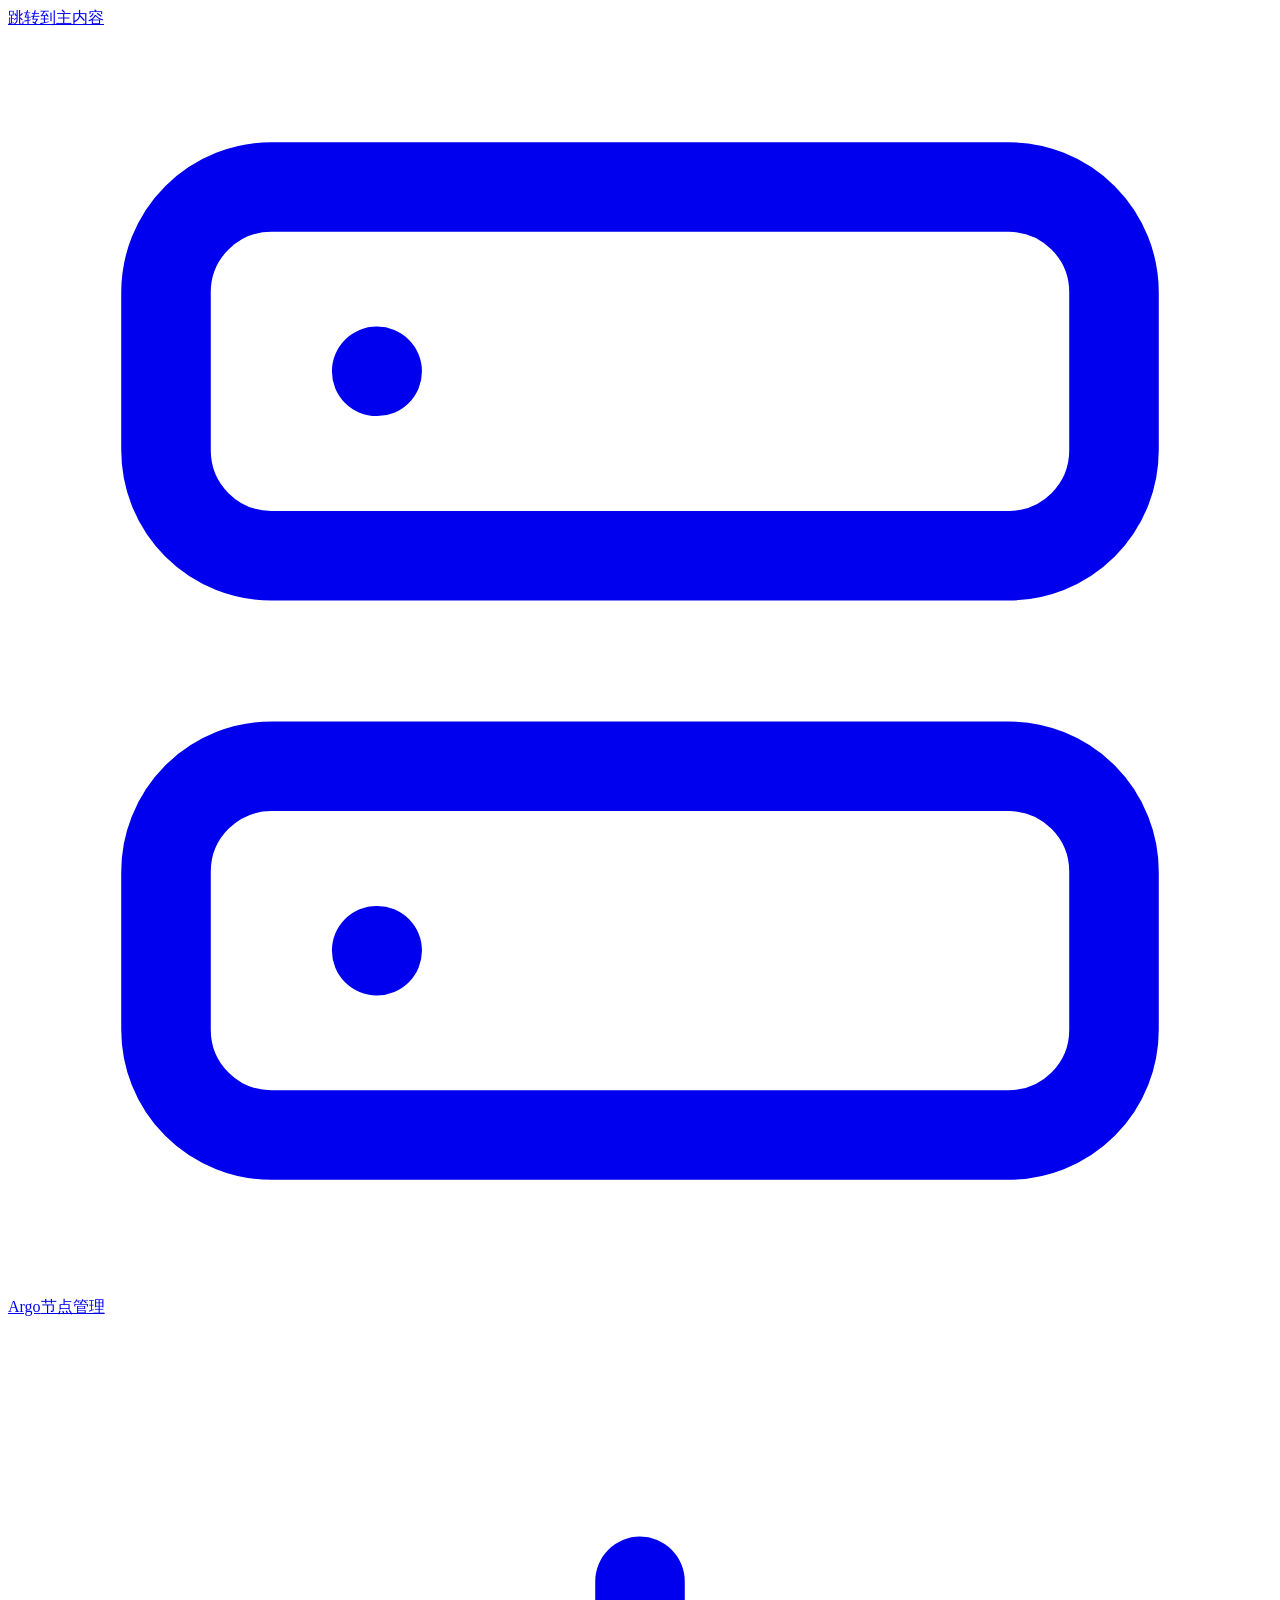
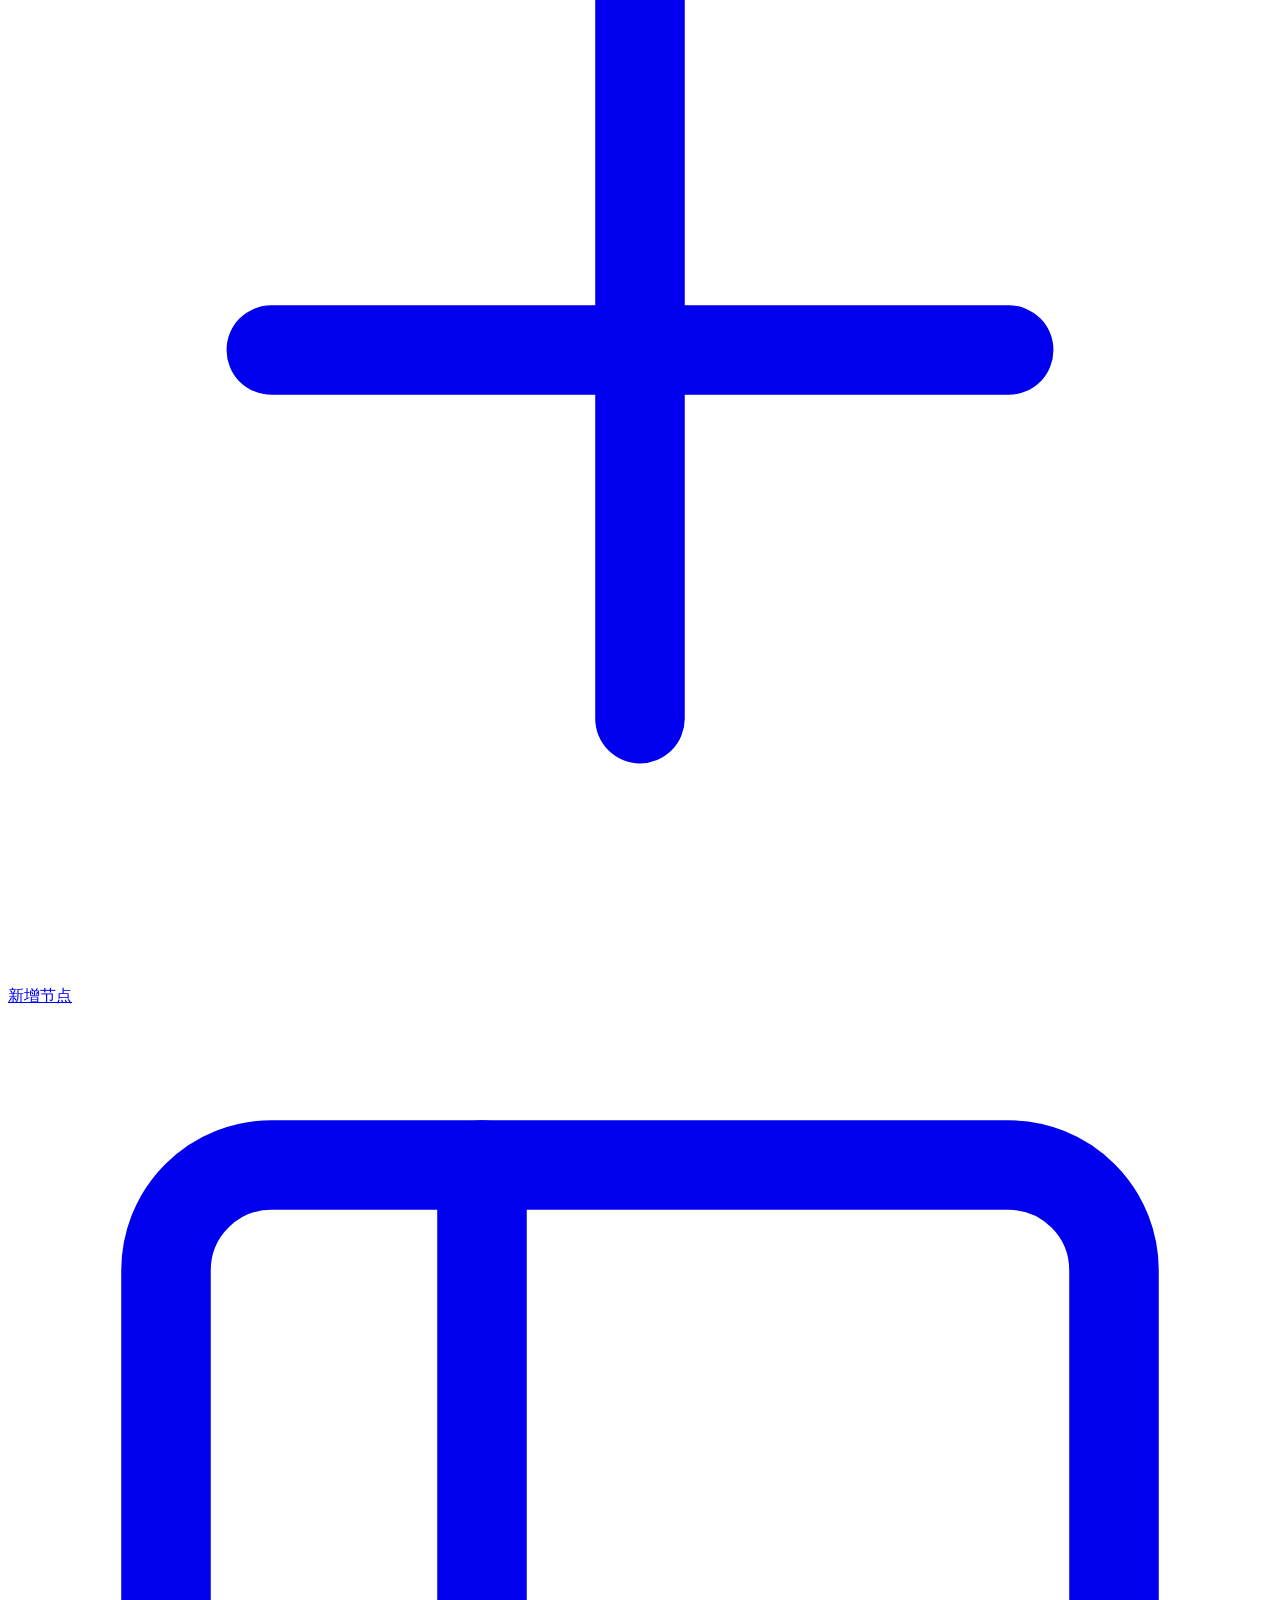
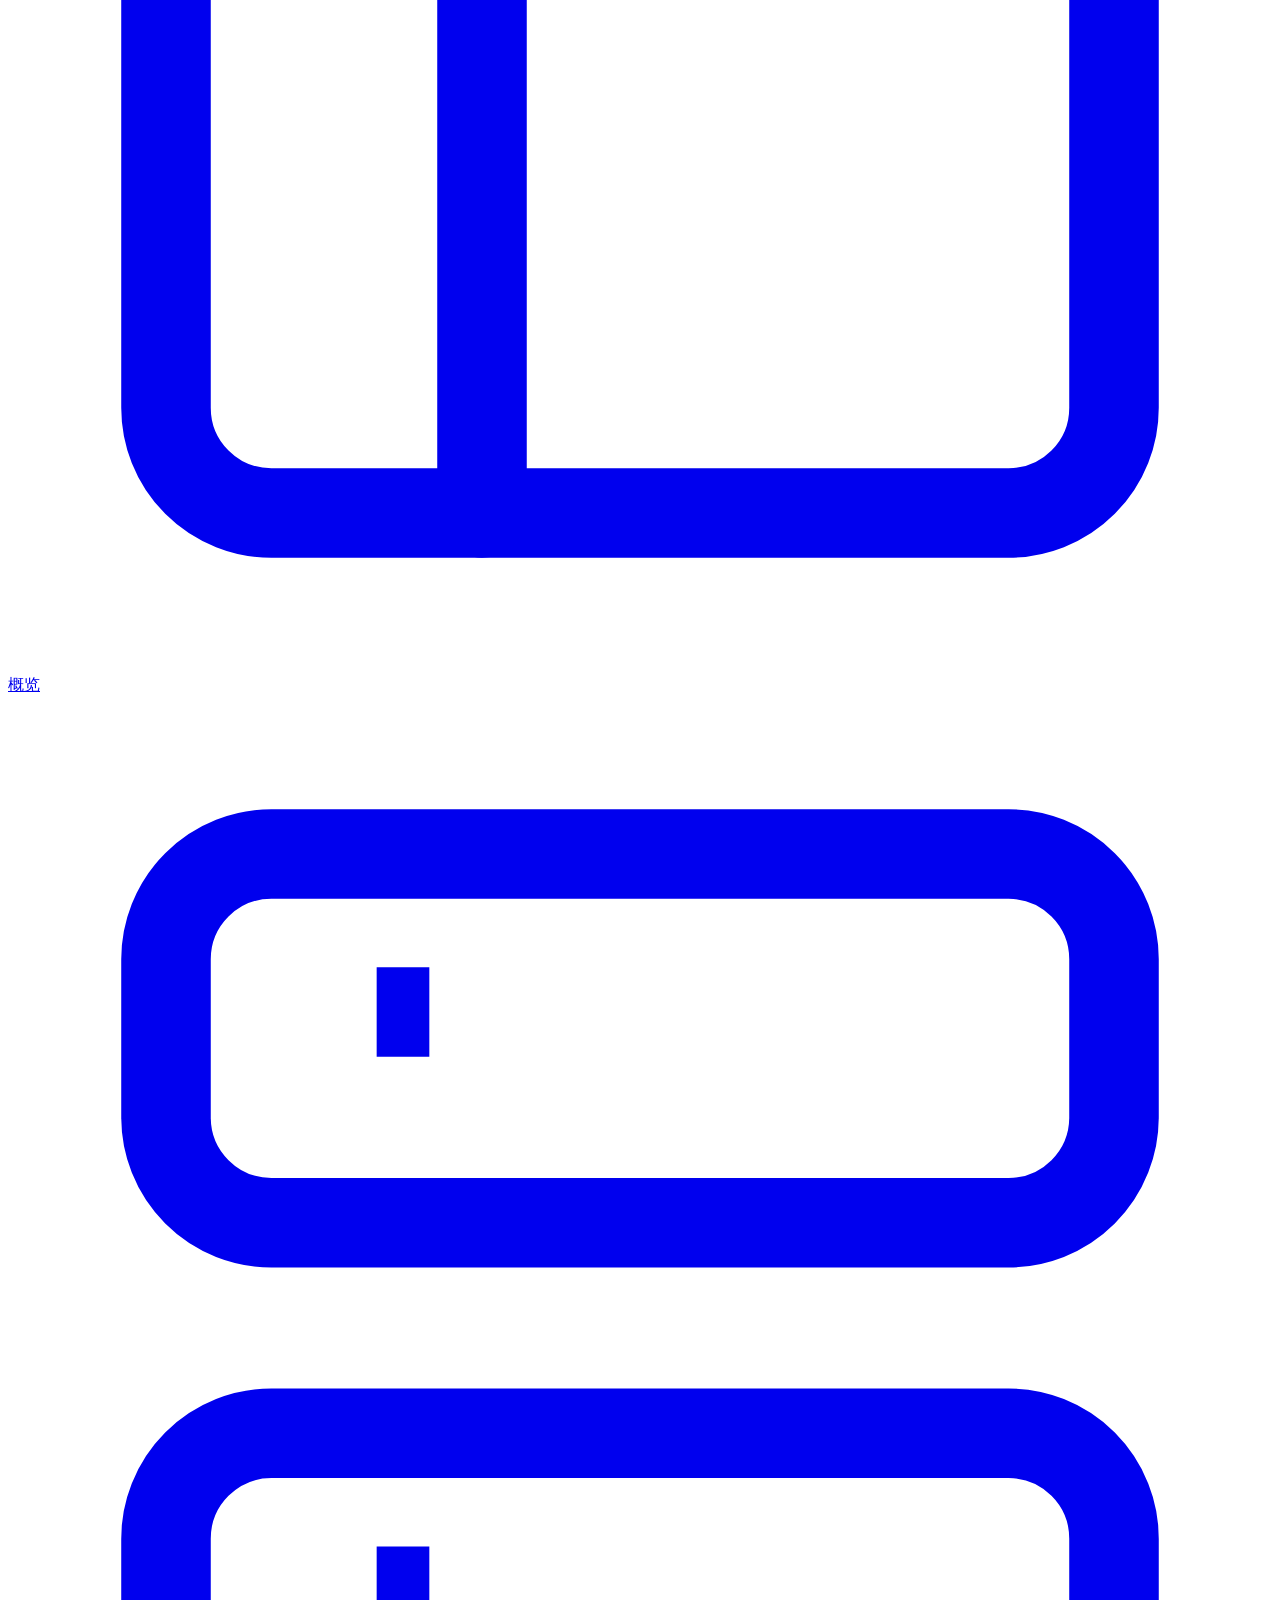
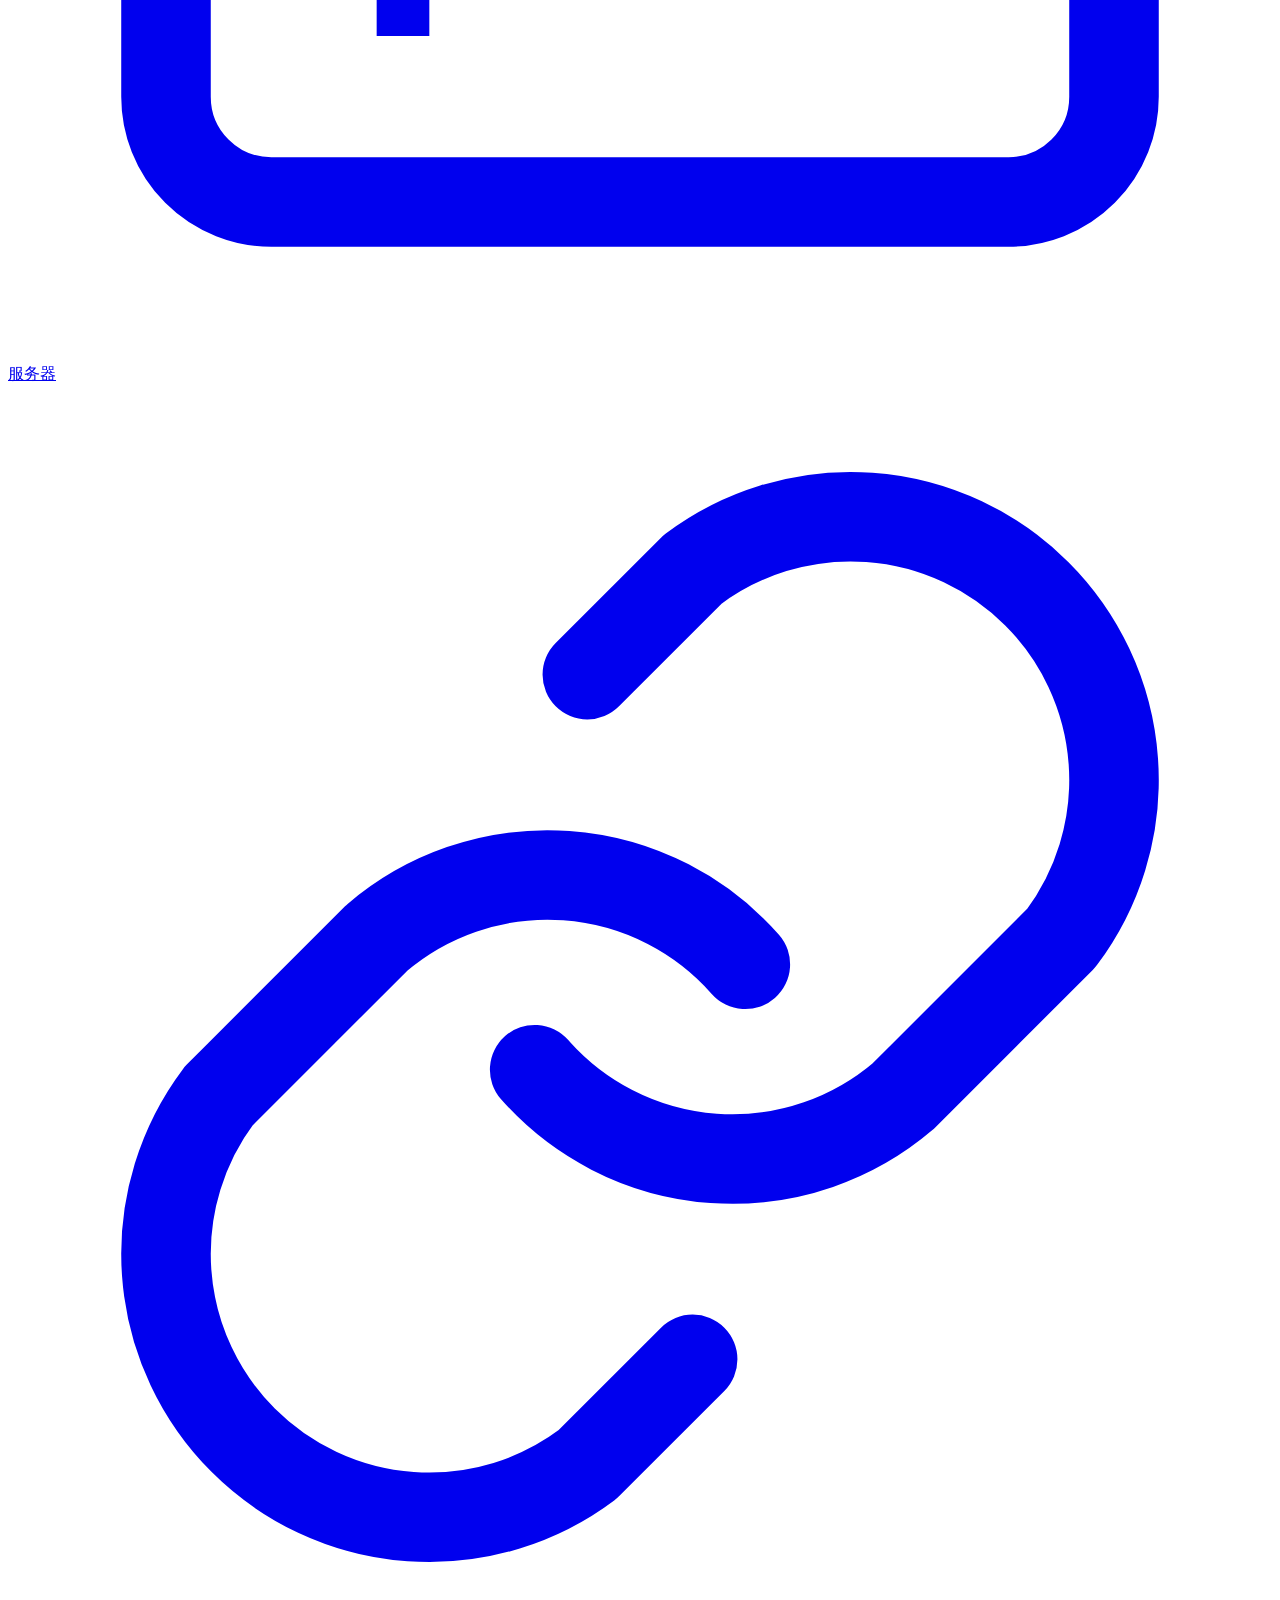
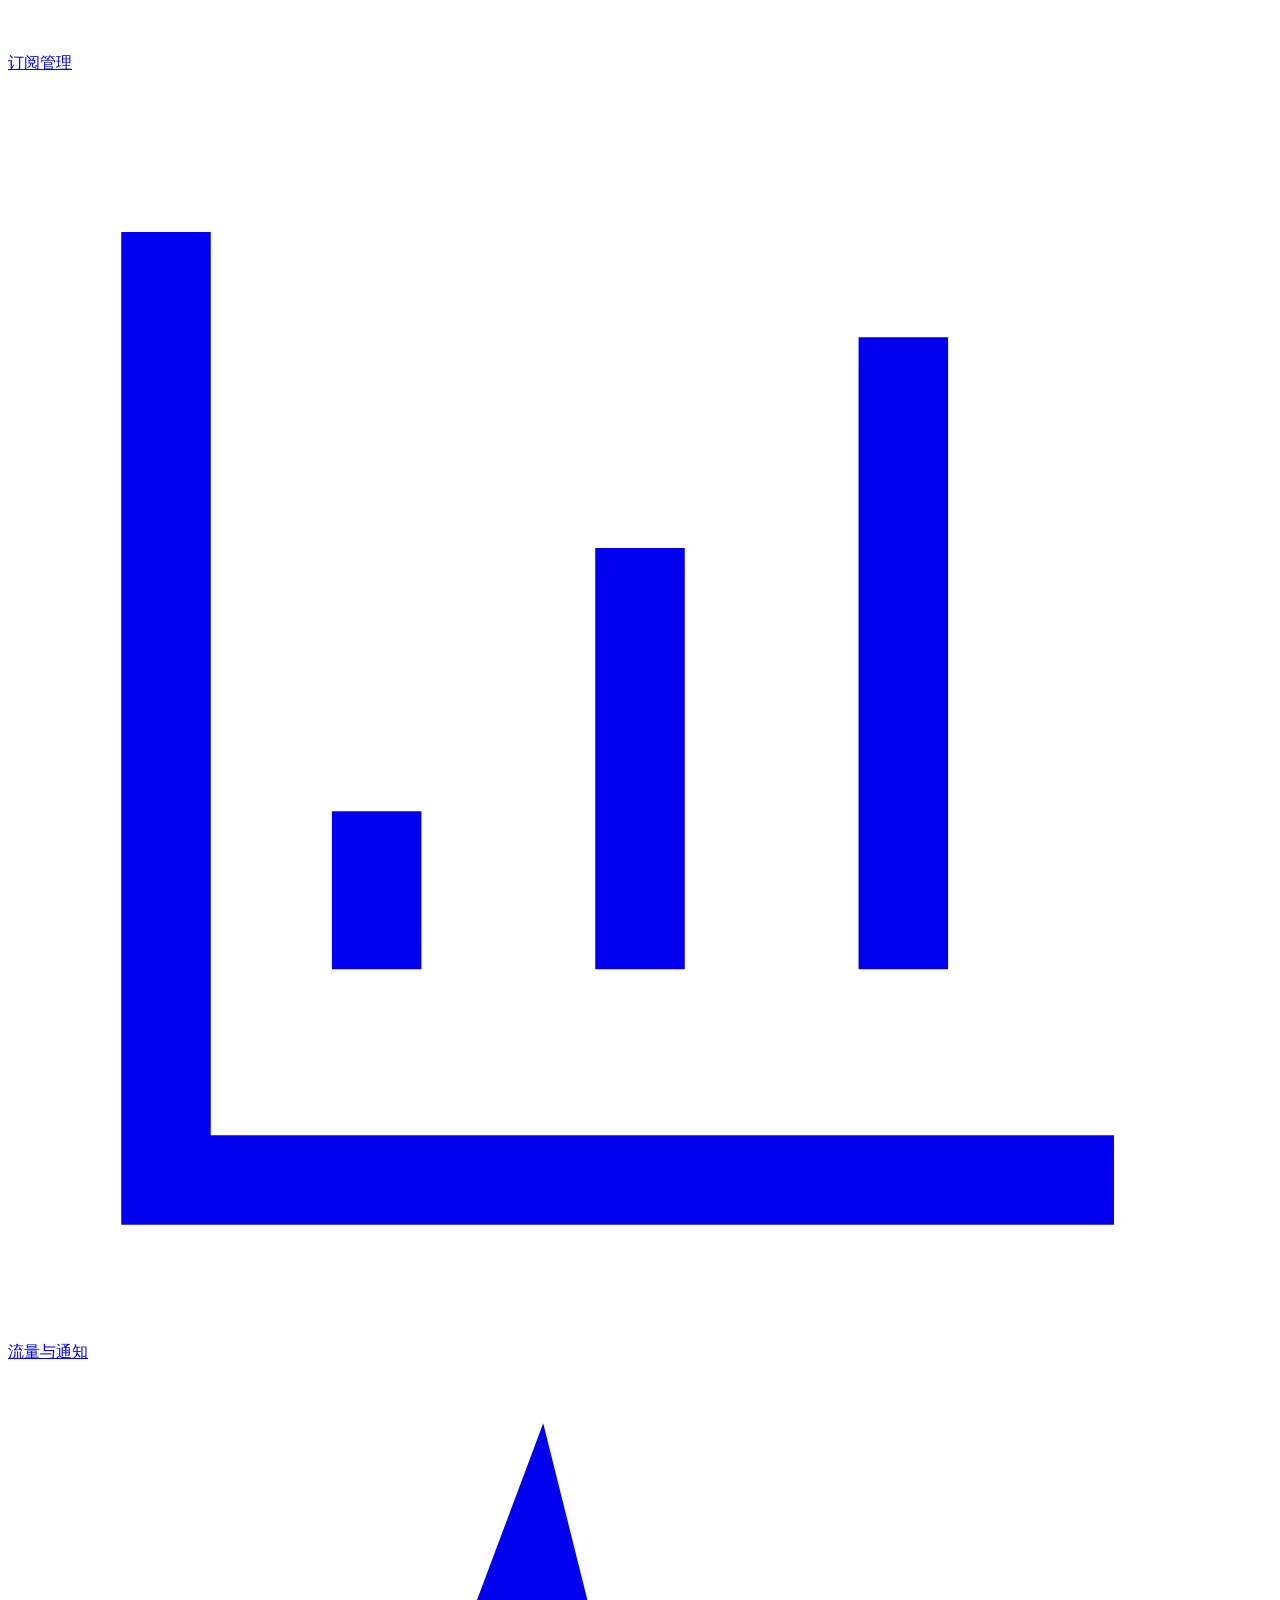
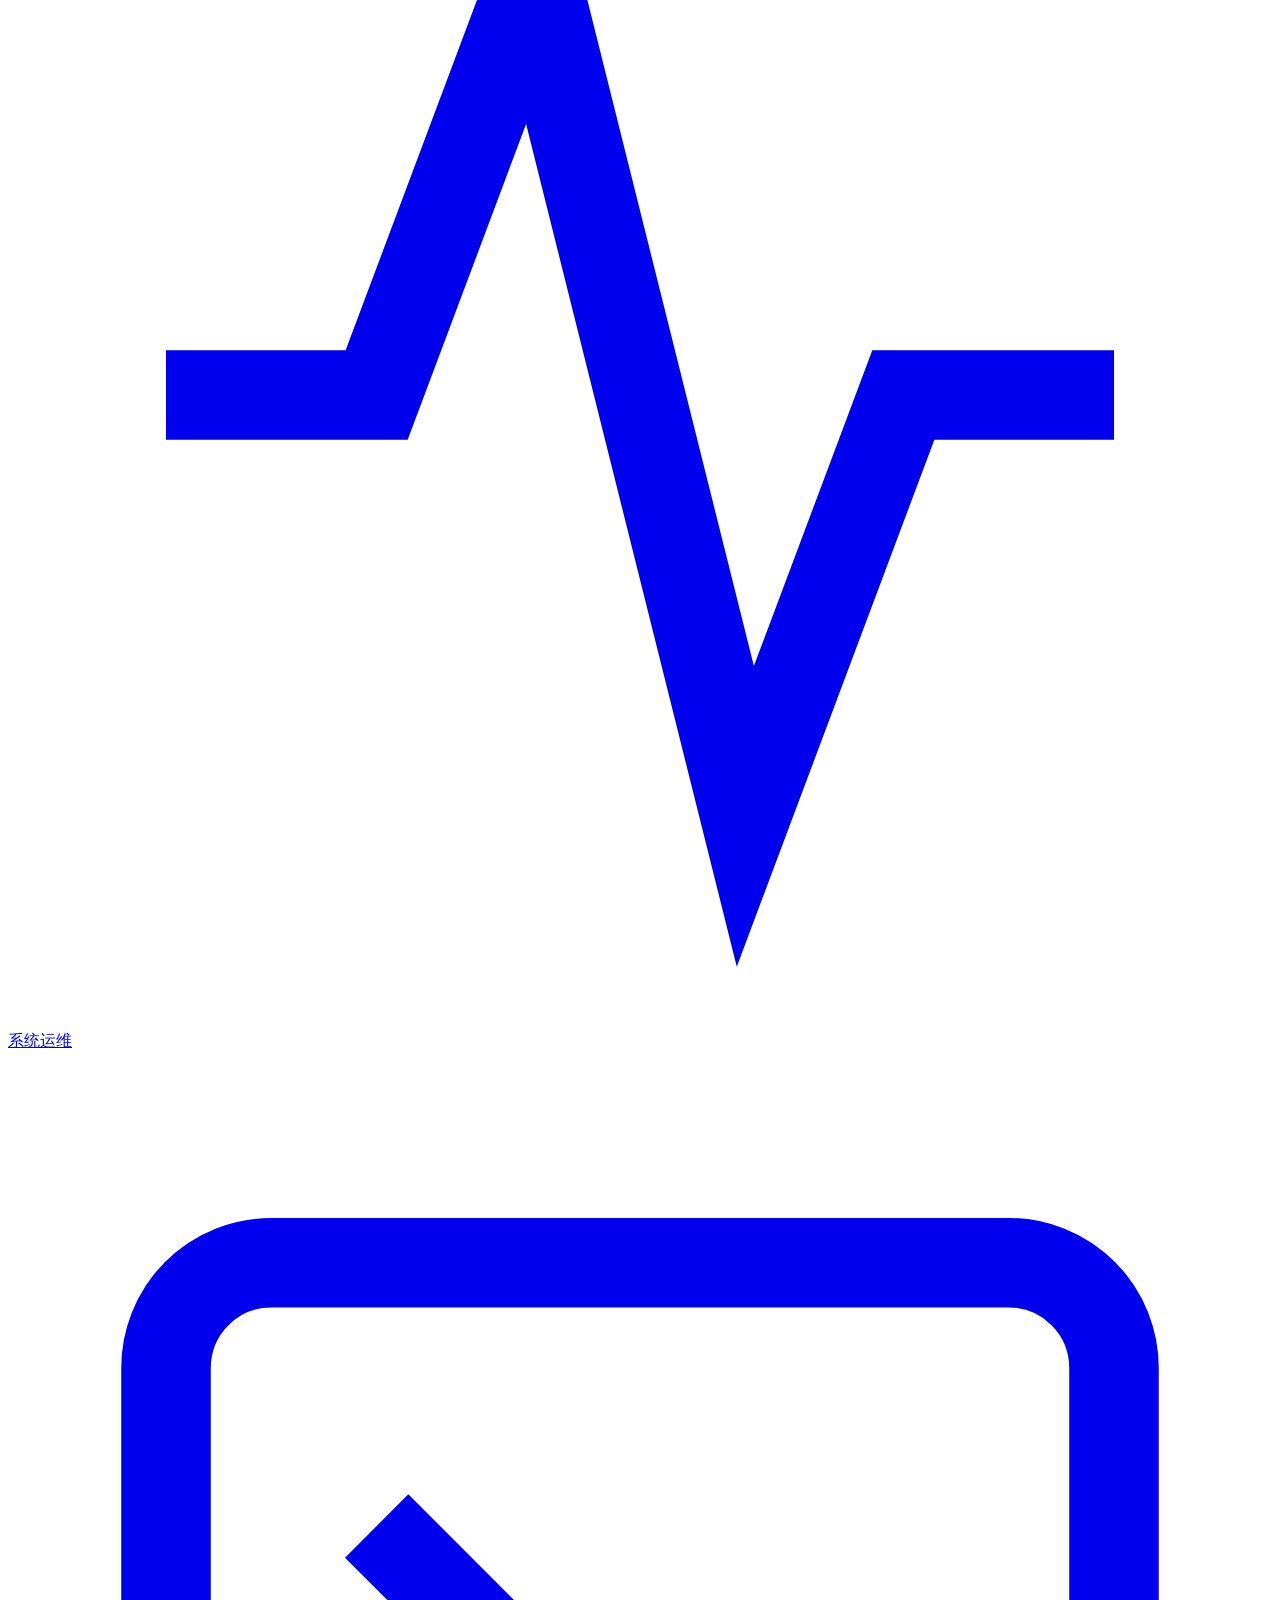
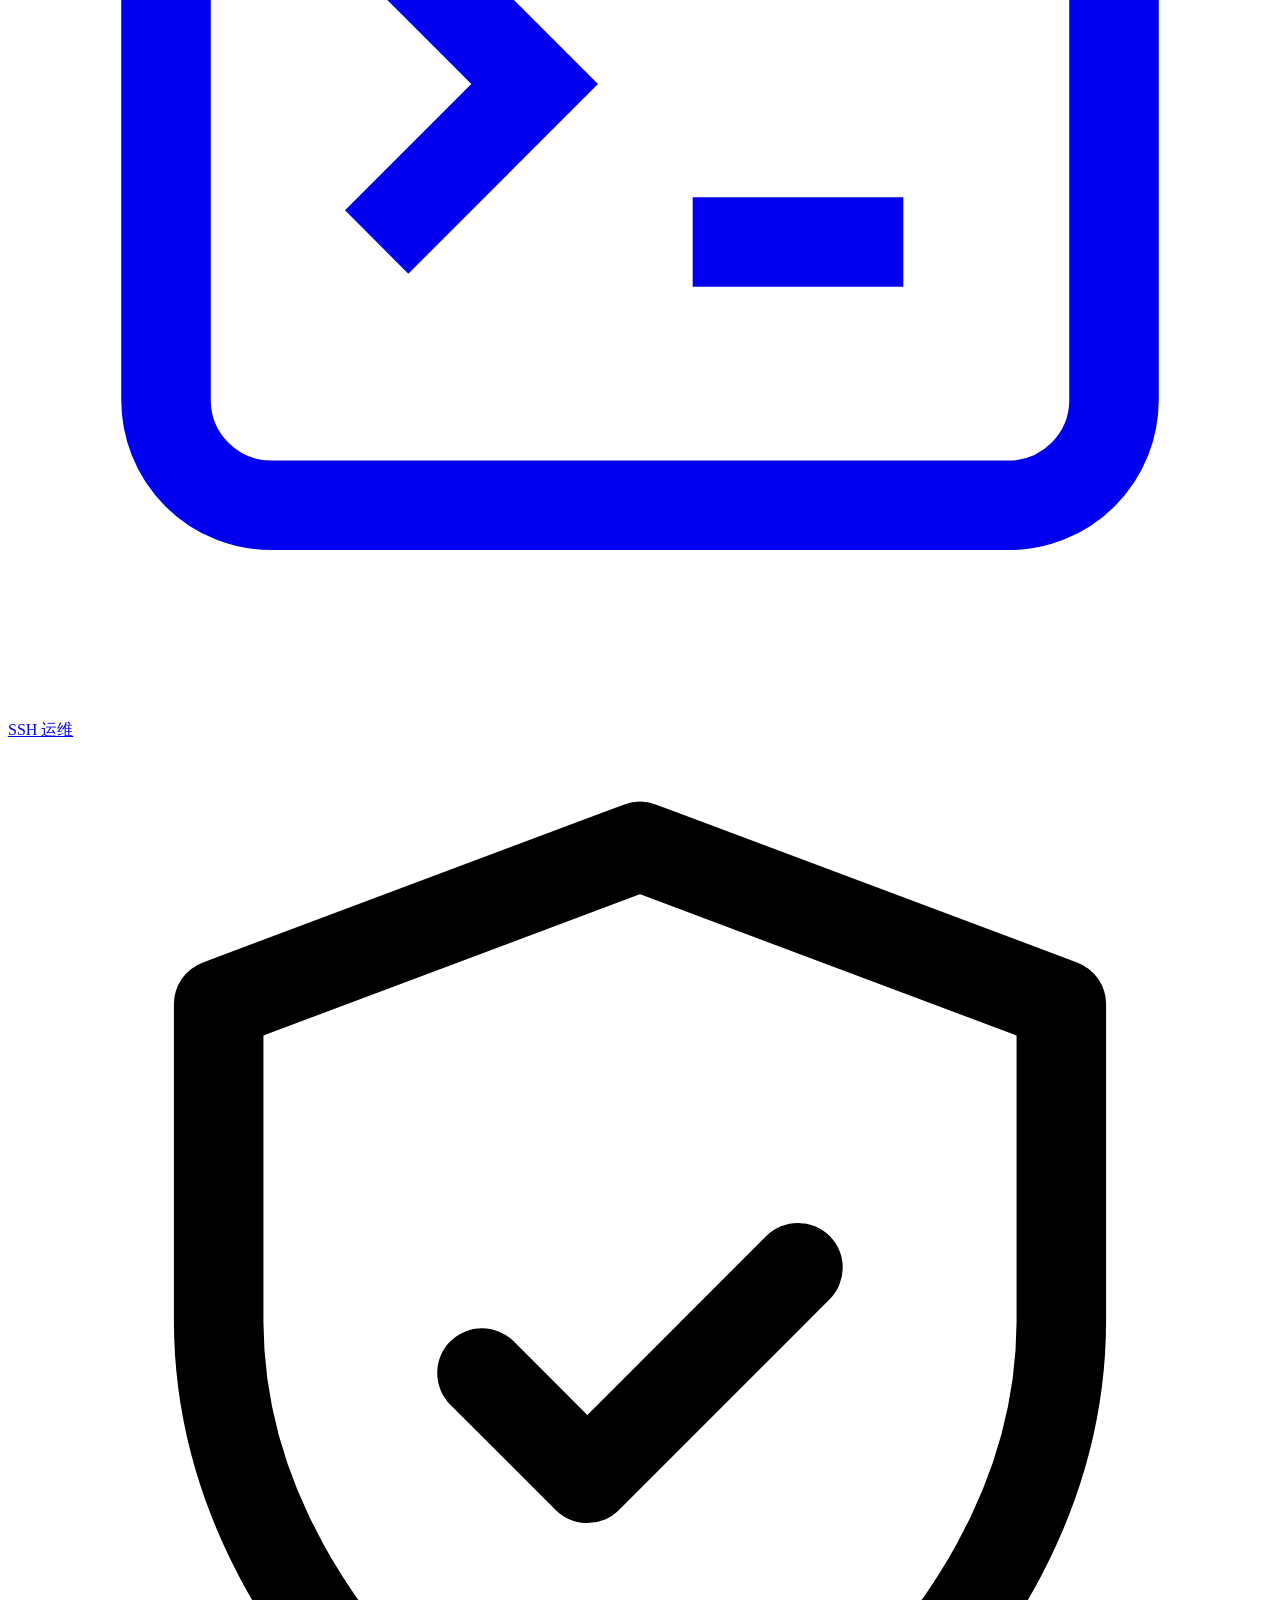
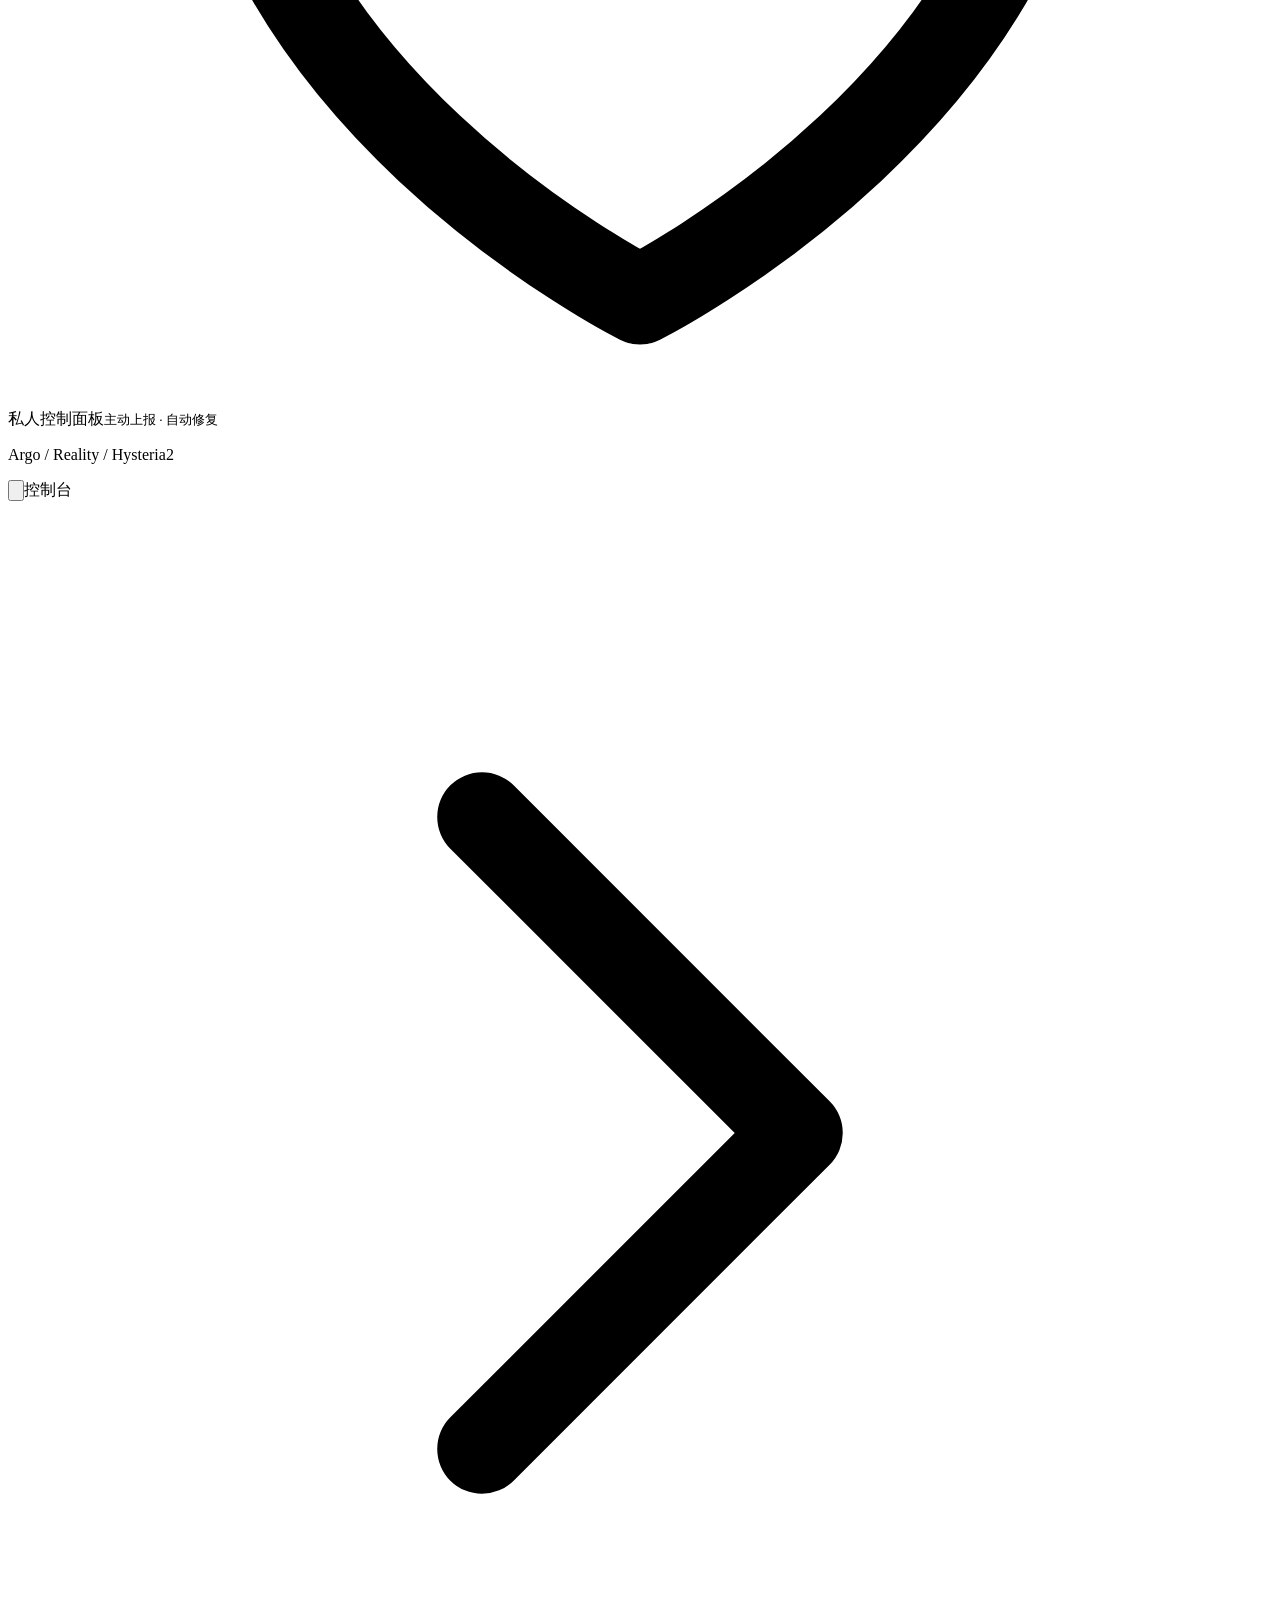
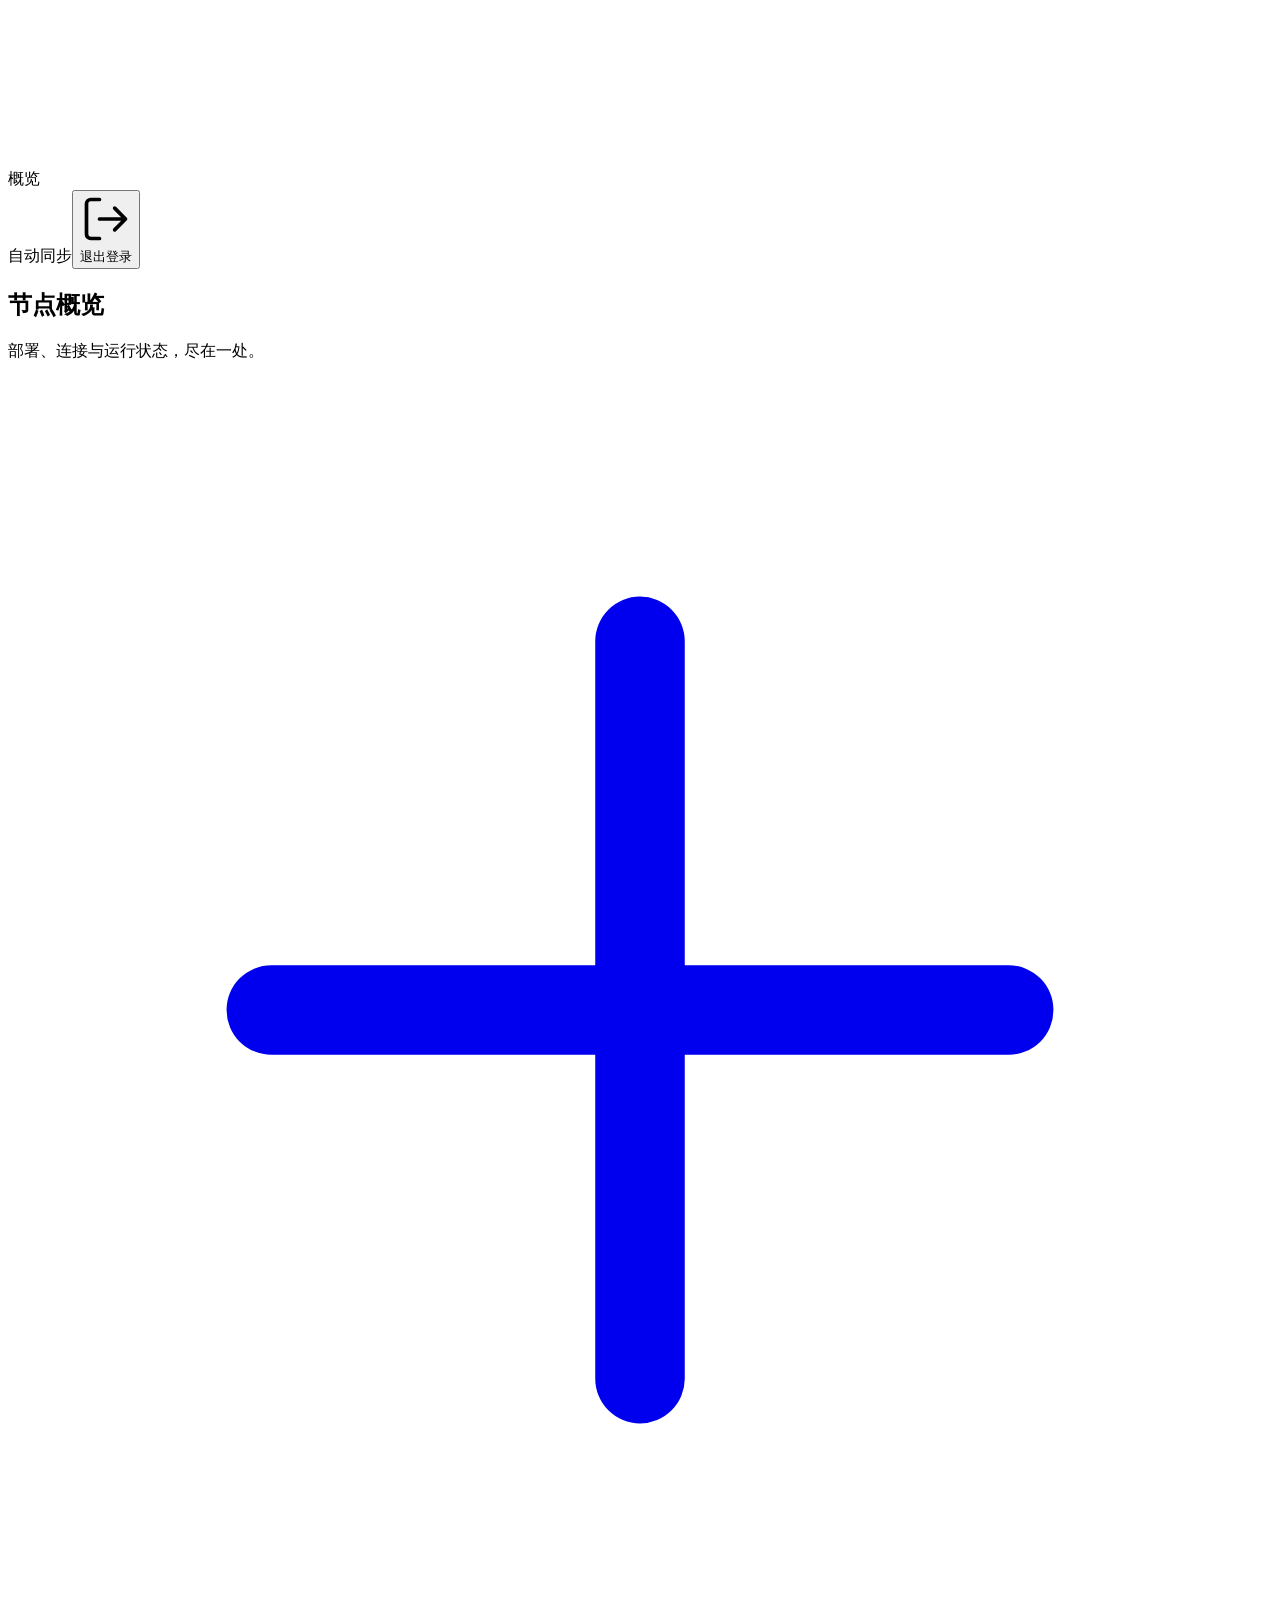
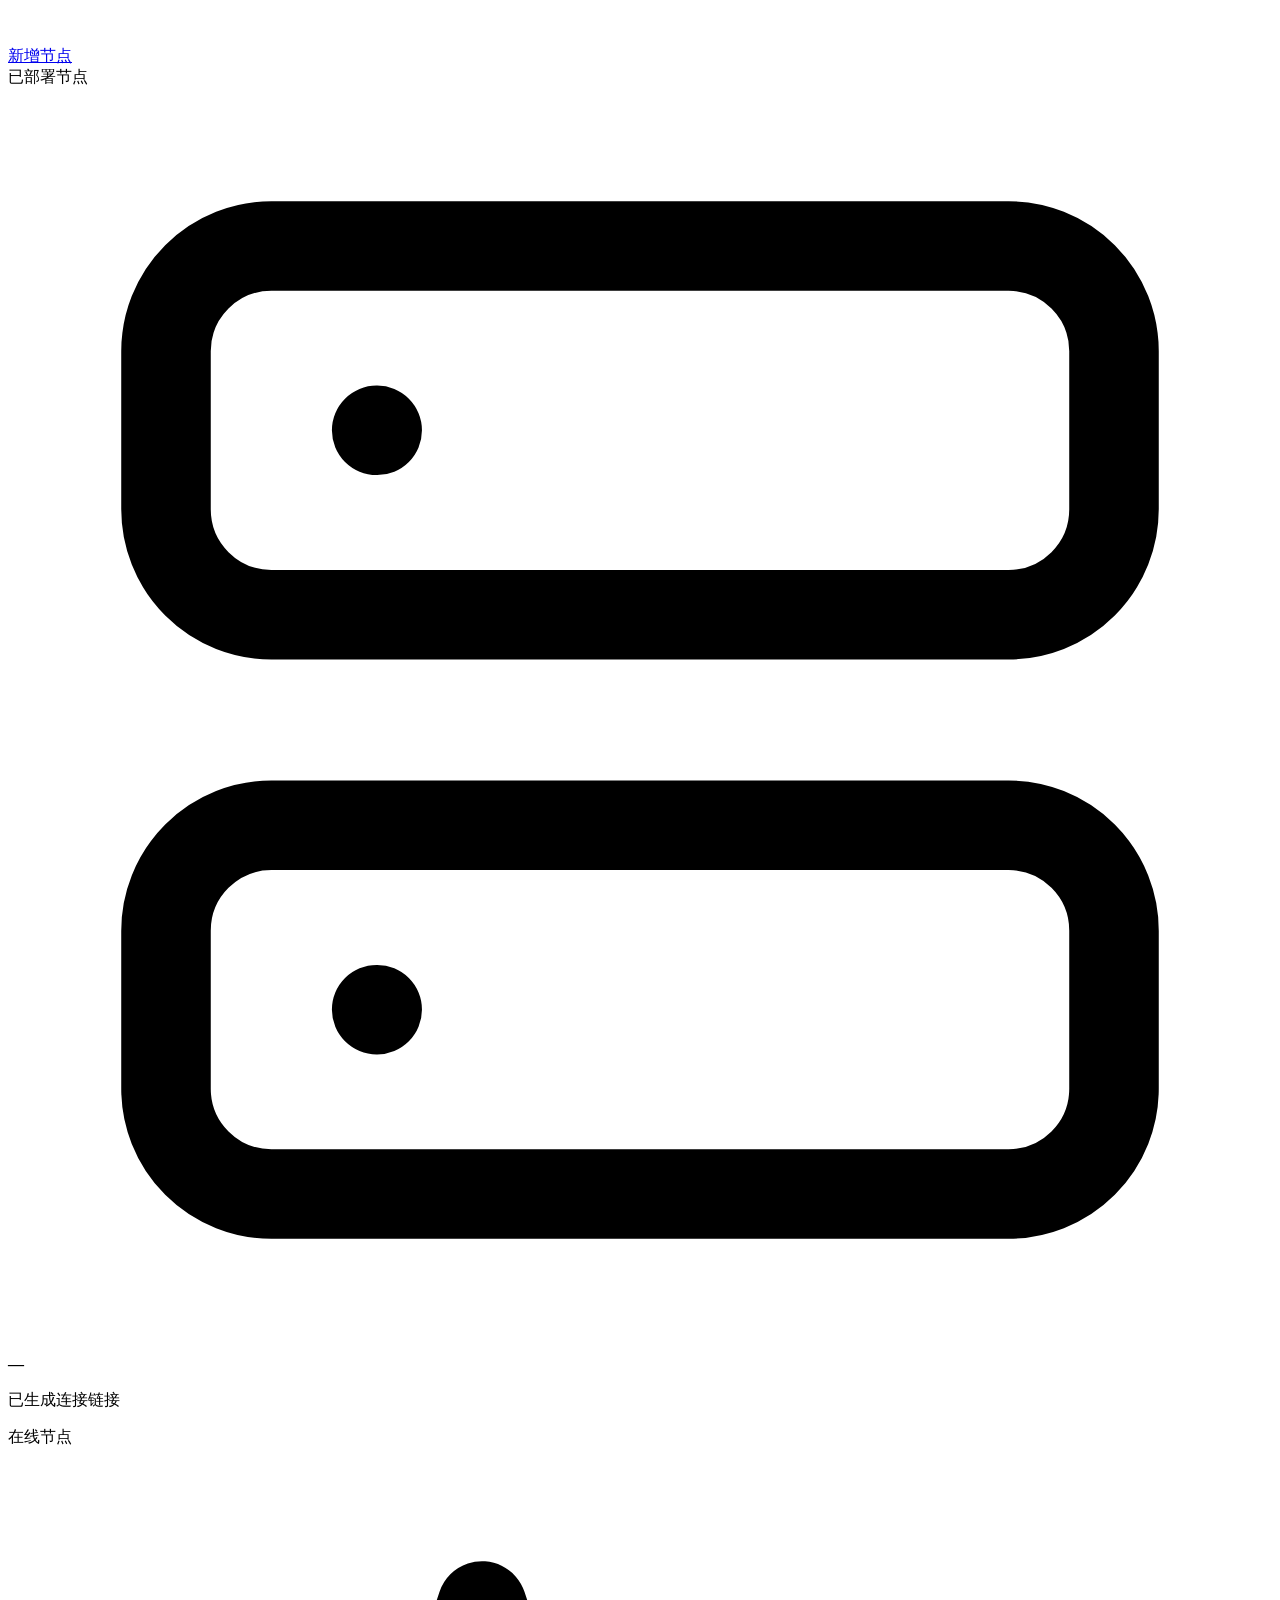
==== commit b63b1fc6: "Add SSH server operations and composable subscriptions Centralize server management, recovery, maint" ====
--- a/app/static/index.html
+++ b/app/static/index.html
@@ -1,6 +1,6 @@
 <!doctype html>
-<html lang="zh-CN"><head><meta charset="utf-8"><meta name="viewport" content="width=device-width,initial-scale=1"><title>Argo · 节点管理</title><link rel="stylesheet" href="/static/deploy.css?v=17"><script src="/static/shell-ui.js?v=5" defer></script><script src="/static/regions-ui.js?v=1" defer></script><script src="/static/deploy-ui.js?v=21" defer></script><script src="/static/subscriptions.js?v=7" defer></script><script src="/static/telemetry.js?v=6" defer></script><script src="/static/reliability-ui.js?v=1" defer></script><link rel="stylesheet" href="/static/subscription-page.css?v=1"><script src="/static/labels-ui.js?v=1" defer></script><script src="/static/sources-ui.js?v=1" defer></script><script src="/static/media-ui.js?v=2" defer></script><script src="/static/resources-ui.js?v=3" defer></script></head>
-<body><a class="skip-link" href="#main-content">跳转到主内容</a><aside class="app-sidebar" id="app-sidebar" aria-label="主导航" data-node="shell/sidebar"><a class="brand" href="#overview" aria-label="Argo 节点管理首页"><span class="brand-mark"><svg viewBox="0 0 24 24" fill="none" stroke="currentColor" stroke-width="1.7" stroke-linecap="round" stroke-linejoin="round" aria-hidden="true"><rect x="3" y="3" width="18" height="7" rx="2"/><rect x="3" y="14" width="18" height="7" rx="2"/><path d="M7 6.5h.01M7 17.5h.01"/></svg></span><span>Argo<span class="subbrand">节点管理</span></span></a><a class="sidebar-create" href="#deployment-module"><svg viewBox="0 0 24 24" fill="none" stroke="currentColor" stroke-width="1.7" stroke-linecap="round" stroke-linejoin="round" aria-hidden="true"><path d="M12 5v14M5 12h14"/></svg>新增节点</a><nav aria-label="功能导航"><a href="#overview" class="nav-link active" aria-current="location"><svg viewBox="0 0 24 24" fill="none" stroke="currentColor" stroke-width="1.7" stroke-linecap="round" stroke-linejoin="round" aria-hidden="true"><rect x="3" y="3" width="18" height="18" rx="2"/><path d="M9 3v18"/></svg><span>概览</span></a><a href="#deployment-module" class="nav-link" ><svg viewBox="0 0 24 24" fill="none" stroke="currentColor" stroke-width="1.7" stroke-linecap="round" stroke-linejoin="round" aria-hidden="true"><path d="M12 5v14M5 12h14"/></svg><span>配置部署</span></a><a href="#node-module" class="nav-link" ><svg viewBox="0 0 24 24" fill="none" stroke="currentColor" stroke-width="1.7" stroke-linecap="round" stroke-linejoin="round" aria-hidden="true"><rect x="3" y="3" width="18" height="7" rx="2"/><rect x="3" y="14" width="18" height="7" rx="2"/><path d="M7 6.5h.01M7 17.5h.01"/></svg><span>已部署节点</span></a><a href="#task-module" class="nav-link" ><svg viewBox="0 0 24 24" fill="none" stroke="currentColor" stroke-width="1.7" stroke-linecap="round" stroke-linejoin="round" aria-hidden="true"><rect x="8" y="2" width="8" height="4" rx="1"/><path d="M16 4h2a2 2 0 0 1 2 2v14a2 2 0 0 1-2 2H6a2 2 0 0 1-2-2V6a2 2 0 0 1 2-2h2M8 11h8M8 16h6"/></svg><span>部署任务</span></a><a href="#subscription-module" class="nav-link" ><svg viewBox="0 0 24 24" fill="none" stroke="currentColor" stroke-width="1.7" stroke-linecap="round" stroke-linejoin="round" aria-hidden="true"><path d="M10 13a5 5 0 0 0 7 .5l3-3a5 5 0 0 0-7-7l-2 2M14 11a5 5 0 0 0-7-.5l-3 3a5 5 0 0 0 7 7l2-2"/></svg><span>订阅管理</span></a><a href="#resources-module" class="nav-link"><svg viewBox="0 0 24 24" fill="none" stroke="currentColor" stroke-width="1.7" stroke-linecap="round" stroke-linejoin="round" aria-hidden="true"><rect x="6" y="6" width="12" height="12" rx="2"/><rect x="9" y="9" width="6" height="6" rx="1"/><path d="M9 3v3M15 3v3M9 18v3M15 18v3M3 9h3M3 15h3M18 9h3M18 15h3"/></svg><span>资源看板</span></a><a href="#traffic-module" class="nav-link" ><svg viewBox="0 0 24 24" fill="none" stroke="currentColor" stroke-width="1.7" stroke-linecap="round" stroke-linejoin="round" aria-hidden="true"><path d="M3 3v18h18M7 14v3M12 9v8M17 5v12"/></svg><span>流量与通知</span></a></nav><div class="sidebar-bottom"><span class="sidebar-status"><svg viewBox="0 0 24 24" fill="none" stroke="currentColor" stroke-width="1.7" stroke-linecap="round" stroke-linejoin="round" aria-hidden="true"><path d="M12 22s8-4 8-11V5l-8-3-8 3v6c0 7 8 11 8 11M9 12l2 2 4-4"/></svg><span>私人控制面板<small>主动上报 · 自动修复</small></span></span><p>Argo / Reality / Hysteria2</p></div></aside><div id="nav-scrim" class="nav-scrim" hidden></div><div class="app-shell"><header class="app-header" data-node="shell/header"><div class="header-breadcrumb"><button id="nav-toggle" class="icon" type="button" aria-label="收起导航" aria-controls="app-sidebar" aria-expanded="true"><svg viewBox="0 0 24 24" fill="none" stroke="currentColor" stroke-width="1.7" stroke-linecap="round" stroke-linejoin="round" aria-hidden="true"><rect x="3" y="3" width="18" height="18" rx="2"/><path d="M9 3v18"/></svg></button><span class="header-divider" aria-hidden="true"></span><span>控制台</span><svg viewBox="0 0 24 24" fill="none" stroke="currentColor" stroke-width="1.7" stroke-linecap="round" stroke-linejoin="round" aria-hidden="true"><path d="m9 18 6-6-6-6"/></svg><span class="header-page" id="header-page">概览</span></div><div class="header-right"><span class="connection-status"><i></i>自动同步</span><button id="logout" class="ghost"><svg viewBox="0 0 24 24" fill="none" stroke="currentColor" stroke-width="1.7" stroke-linecap="round" stroke-linejoin="round" aria-hidden="true"><path d="M9 21H5a2 2 0 0 1-2-2V5a2 2 0 0 1 2-2h4M16 17l5-5-5-5M21 12H9"/></svg>退出登录</button></div></header><main id="main-content"><section class="intro" id="overview" data-node="overview"><div><h1>节点概览</h1><p>部署、连接与运行状态，尽在一处。</p></div><a class="button primary intro-create" href="#deployment-module"><svg viewBox="0 0 24 24" fill="none" stroke="currentColor" stroke-width="1.7" stroke-linecap="round" stroke-linejoin="round" aria-hidden="true"><path d="M12 5v14M5 12h14"/></svg>新增节点</a></section><section class="overview-grid" aria-label="运行概况" data-node="overview/metrics"><article class="stat-card" data-node="overview/stat-deployed"><div class="stat-label">已部署节点<svg viewBox="0 0 24 24" fill="none" stroke="currentColor" stroke-width="1.7" stroke-linecap="round" stroke-linejoin="round" aria-hidden="true"><rect x="3" y="3" width="18" height="7" rx="2"/><rect x="3" y="14" width="18" height="7" rx="2"/><path d="M7 6.5h.01M7 17.5h.01"/></svg></div><strong id="stat-deployed" aria-live="polite">—</strong><p>已生成连接链接</p></article><article class="stat-card" data-node="overview/stat-online"><div class="stat-label">在线节点<svg viewBox="0 0 24 24" fill="none" stroke="currentColor" stroke-width="1.7" stroke-linecap="round" stroke-linejoin="round" aria-hidden="true"><path d="M22 12h-4l-3 9L9 3l-3 9H2"/></svg></div><strong id="stat-online" aria-live="polite">—</strong><p>以节点最新心跳为准</p></article><article class="stat-card" data-node="overview/stat-today"><div class="stat-label">今日流量<svg viewBox="0 0 24 24" fill="none" stroke="currentColor" stroke-width="1.7" stroke-linecap="round" stroke-linejoin="round" aria-hidden="true"><path d="M3 3v18h18M7 14v3M12 9v8M17 5v12"/></svg></div><strong id="stat-today" aria-live="polite">—</strong><p>IN + OUT · UTC 统计</p></article><article class="stat-card" data-node="overview/stat-pending"><div class="stat-label">待处理任务<svg viewBox="0 0 24 24" fill="none" stroke="currentColor" stroke-width="1.7" stroke-linecap="round" stroke-linejoin="round" aria-hidden="true"><rect x="8" y="2" width="8" height="4" rx="1"/><path d="M16 4h2a2 2 0 0 1 2 2v14a2 2 0 0 1-2 2H6a2 2 0 0 1-2-2V6a2 2 0 0 1 2-2h2M8 11h8M8 16h6"/></svg></div><strong id="stat-pending" aria-live="polite">—</strong><p>等待节点执行与回传</p></article></section><div class="layout"><section class="panel deploy-panel" id="deployment-module" data-node="deployment"><div class="section-title"><span class="section-icon"><svg viewBox="0 0 24 24" fill="none" stroke="currentColor" stroke-width="1.7" stroke-linecap="round" stroke-linejoin="round" aria-hidden="true"><path d="M12 5v14M5 12h14"/></svg></span><div><h2>配置部署</h2><p>Alpine · Debian · Ubuntu / AMD64 · ARM64 · ARMv7</p></div></div>
+<html lang="zh-CN"><head><meta charset="utf-8"><meta name="viewport" content="width=device-width,initial-scale=1"><title>Argo · 节点管理</title><link rel="stylesheet" href="/static/deploy.css?v=20"><script src="/static/shell-ui.js?v=12" defer></script><script src="/static/regions-ui.js?v=2" defer></script><script src="/static/deploy-ui.js?v=29" defer></script><link rel="stylesheet" href="/static/subscriptions.css?v=2"><script src="/static/subscription-usage.js?v=1" defer></script><script src="/static/subscriptions.js?v=18" defer></script><script src="/static/telemetry.js?v=11" defer></script><script src="/static/reliability-ui.js?v=2" defer></script><link rel="stylesheet" href="/static/subscription-page.css?v=1"><script src="/static/labels-ui.js?v=2" defer></script><script src="/static/sources-ui.js?v=2" defer></script><script src="/static/media-ui.js?v=2" defer></script><script src="/static/operations-ui.js?v=2" defer></script><link rel="stylesheet" href="/static/operations.css?v=2"><script src="/static/ssh-ui.js?v=5" defer></script><link rel="stylesheet" href="/static/workspace.css?v=5"><script src="/static/workspace-ui.js?v=7" defer></script></head>
+<body><a class="skip-link" href="#main-content">跳转到主内容</a><aside class="app-sidebar" id="app-sidebar" aria-label="主导航" data-node="shell/sidebar"><a class="brand" href="#overview" aria-label="Argo 节点管理首页"><span class="brand-mark"><svg viewBox="0 0 24 24" fill="none" stroke="currentColor" stroke-width="1.7" stroke-linecap="round" stroke-linejoin="round" aria-hidden="true"><rect x="3" y="3" width="18" height="7" rx="2"/><rect x="3" y="14" width="18" height="7" rx="2"/><path d="M7 6.5h.01M7 17.5h.01"/></svg></span><span>Argo<span class="subbrand">节点管理</span></span></a><a class="sidebar-create" href="#server-module"><svg viewBox="0 0 24 24" fill="none" stroke="currentColor" stroke-width="1.7" stroke-linecap="round" stroke-linejoin="round" aria-hidden="true"><path d="M12 5v14M5 12h14"/></svg>新增节点</a><nav aria-label="功能导航"><a href="#overview" class="nav-link active" aria-current="location"><svg viewBox="0 0 24 24" fill="none" stroke="currentColor" stroke-width="1.7" stroke-linecap="round" stroke-linejoin="round" aria-hidden="true"><rect x="3" y="3" width="18" height="18" rx="2"/><path d="M9 3v18"/></svg><span>概览</span></a><a href="#deployment-module" hidden class="nav-link" ><svg viewBox="0 0 24 24" fill="none" stroke="currentColor" stroke-width="1.7" stroke-linecap="round" stroke-linejoin="round" aria-hidden="true"><path d="M12 5v14M5 12h14"/></svg><span>配置部署</span></a><a href="#server-module" class="nav-link"><svg viewBox="0 0 24 24" fill="none" stroke="currentColor" stroke-width="1.7" aria-hidden="true"><rect x="3" y="3" width="18" height="7" rx="2"/><rect x="3" y="14" width="18" height="7" rx="2"/><path d="M7 6h1M7 17h1"/></svg><span>服务器</span></a><a href="#subscription-module" class="nav-link" ><svg viewBox="0 0 24 24" fill="none" stroke="currentColor" stroke-width="1.7" stroke-linecap="round" stroke-linejoin="round" aria-hidden="true"><path d="M10 13a5 5 0 0 0 7 .5l3-3a5 5 0 0 0-7-7l-2 2M14 11a5 5 0 0 0-7-.5l-3 3a5 5 0 0 0 7 7l2-2"/></svg><span>订阅管理</span></a><a href="#traffic-module" class="nav-link"><svg viewBox="0 0 24 24" fill="none" stroke="currentColor" stroke-width="1.7" aria-hidden="true"><path d="M3 3v18h18M7 14v3M12 9v8M17 5v12"/></svg><span>流量与通知</span></a><a href="#operations-module" class="nav-link"><svg viewBox="0 0 24 24" fill="none" stroke="currentColor" stroke-width="1.7" aria-hidden="true"><path d="M3 12h4l3-8 4 16 3-8h4"/></svg><span>系统运维</span></a><a href="#ssh-module" class="nav-link"><svg viewBox="0 0 24 24" fill="none" stroke="currentColor" stroke-width="1.7" aria-hidden="true"><rect x="3" y="4" width="18" height="16" rx="2"/><path d="m7 9 3 3-3 3m6 0h4"/></svg><span>SSH 运维</span></a></nav><div class="sidebar-bottom"><span class="sidebar-status"><svg viewBox="0 0 24 24" fill="none" stroke="currentColor" stroke-width="1.7" stroke-linecap="round" stroke-linejoin="round" aria-hidden="true"><path d="M12 22s8-4 8-11V5l-8-3-8 3v6c0 7 8 11 8 11M9 12l2 2 4-4"/></svg><span>私人控制面板<small>主动上报 · 自动修复</small></span></span><p>Argo / Reality / Hysteria2</p></div></aside><div id="nav-scrim" class="nav-scrim" hidden></div><div class="app-shell"><header class="app-header" data-node="shell/header"><div class="header-breadcrumb"><button id="nav-toggle" class="icon" type="button" aria-label="收起导航" aria-controls="app-sidebar" aria-expanded="true"><svg viewBox="0 0 24 24" fill="none" stroke="currentColor" stroke-width="1.7" stroke-linecap="round" stroke-linejoin="round" aria-hidden="true"><rect x="3" y="3" width="18" height="18" rx="2"/><path d="M9 3v18"/></svg></button><span class="header-divider" aria-hidden="true"></span><span>控制台</span><svg viewBox="0 0 24 24" fill="none" stroke="currentColor" stroke-width="1.7" stroke-linecap="round" stroke-linejoin="round" aria-hidden="true"><path d="m9 18 6-6-6-6"/></svg><span class="header-page" id="header-page">概览</span></div><div class="header-right"><span class="connection-status"><i></i>自动同步</span><button id="logout" class="ghost"><svg viewBox="0 0 24 24" fill="none" stroke="currentColor" stroke-width="1.7" stroke-linecap="round" stroke-linejoin="round" aria-hidden="true"><path d="M9 21H5a2 2 0 0 1-2-2V5a2 2 0 0 1 2-2h4M16 17l5-5-5-5M21 12H9"/></svg>退出登录</button></div></header><main id="main-content"><section class="intro" id="overview" data-node="overview"><div><h1>节点概览</h1><p>部署、连接与运行状态，尽在一处。</p></div><a class="button primary intro-create" href="#deployment-module"><svg viewBox="0 0 24 24" fill="none" stroke="currentColor" stroke-width="1.7" stroke-linecap="round" stroke-linejoin="round" aria-hidden="true"><path d="M12 5v14M5 12h14"/></svg>新增节点</a></section><section class="overview-grid" aria-label="运行概况" data-node="overview/metrics"><article class="stat-card" data-node="overview/stat-deployed"><div class="stat-label">已部署节点<svg viewBox="0 0 24 24" fill="none" stroke="currentColor" stroke-width="1.7" stroke-linecap="round" stroke-linejoin="round" aria-hidden="true"><rect x="3" y="3" width="18" height="7" rx="2"/><rect x="3" y="14" width="18" height="7" rx="2"/><path d="M7 6.5h.01M7 17.5h.01"/></svg></div><strong id="stat-deployed" aria-live="polite">—</strong><p>已生成连接链接</p></article><article class="stat-card" data-node="overview/stat-online"><div class="stat-label">在线节点<svg viewBox="0 0 24 24" fill="none" stroke="currentColor" stroke-width="1.7" stroke-linecap="round" stroke-linejoin="round" aria-hidden="true"><path d="M22 12h-4l-3 9L9 3l-3 9H2"/></svg></div><strong id="stat-online" aria-live="polite">—</strong><p>以节点最新心跳为准</p></article><article class="stat-card" data-node="overview/stat-pending"><div class="stat-label">待处理任务<svg viewBox="0 0 24 24" fill="none" stroke="currentColor" stroke-width="1.7" stroke-linecap="round" stroke-linejoin="round" aria-hidden="true"><rect x="8" y="2" width="8" height="4" rx="1"/><path d="M16 4h2a2 2 0 0 1 2 2v14a2 2 0 0 1-2 2H6a2 2 0 0 1-2-2V6a2 2 0 0 1 2-2h2M8 11h8M8 16h6"/></svg></div><strong id="stat-pending" aria-live="polite">—</strong><p>等待节点执行与回传</p></article></section><div class="layout"><section class="panel deploy-panel" id="deployment-module" data-node="deployment"><div class="section-title"><span class="section-icon"><svg viewBox="0 0 24 24" fill="none" stroke="currentColor" stroke-width="1.7" stroke-linecap="round" stroke-linejoin="round" aria-hidden="true"><path d="M12 5v14M5 12h14"/></svg></span><div><h2>配置部署</h2><p>Alpine · Debian · Ubuntu / AMD64 · ARM64 · ARMv7</p></div></div>
 <form id="deploy-form" autocomplete="off"><div class="field"><label for="protocol">节点类型</label><select id="protocol" name="protocol"><option value="vless-ws-argo">VLESS-WS + Argo</option><option value="reality">VLESS TCP Reality Vision</option><option value="hysteria2">Hysteria2</option></select><small id="protocol-hint">通过 Cloudflare 隧道连接，无需公网入站映射。</small></div><div class="field"><label for="remark">节点名称</label><input id="remark" name="remark" placeholder="例如：香港 NAT 01" required maxlength="80"></div><div class="install-flow"><span>01 填写配置</span><span>02 执行安装命令</span><span>03 自动监控与同步</span></div><div class="divider"></div><div class="fields"><div class="field"><label for="node_port">服务器本地监听端口</label><input id="node_port" name="node_port" type="number" value="18080" min="1024" max="65535" required><small id="listen-port-hint">隧道访问本机回环地址，无需 NAT 入站映射</small></div><div class="field"><label for="client_port">客户端 Cloudflare 端口</label><select id="client_port" name="client_port"><option>443</option><option>2053</option><option>2083</option><option>2087</option><option>2096</option><option>8443</option></select></div><div id="direct-port-field" class="field" hidden><label for="direct_client_port">公网 / NAT 映射端口</label><input id="direct_client_port" name="client_port" type="number" min="1" max="65535" value="18080" disabled required><small>客户端实际连接的外部端口，可与本地监听端口不同</small></div></div>
 <div class="field" id="server-name-field" hidden><label for="server_name">TLS / Reality 伪装域名</label><input id="server_name" name="server_name" value="www.amd.com" maxlength="253" disabled required><small id="tls-mode-hint"></small></div>
 <div class="field"><label for="tunnel_mode">隧道类型</label><select id="tunnel_mode" name="tunnel_mode"><option value="temp">临时隧道 · 随机域名</option><option value="fixed">固定隧道 · 自定义域名</option></select><small id="tunnel-mode-hint">无需域名；重建后域名可能变化，面板会同步更新链接。</small></div>
@@ -8,9 +8,15 @@
 <div class="field"><label id="address-label" for="client_address">优选域名 / IP</label><input id="client_address" name="client_address" value="" placeholder="留空则使用隧道域名"><small id="address-hint">仅修改连接地址，TLS SNI 和 WS Host 自动使用隧道域名</small></div>
 <details><summary>高级参数</summary><div class="field"><label for="ws_path">WebSocket 路径（可选）</label><input id="ws_path" name="ws_path" placeholder="留空自动生成，如 /my-path" maxlength="128"></div><div class="field"><label for="uuid">UUID（可选）</label><input id="uuid" name="uuid" placeholder="留空自动生成" maxlength="36"></div></details>
 <div class="field"><label for="core_channel">协议核心</label><select id="core_channel" name="core_channel"><option value="minimal">精简版 · 保留三种协议</option><option value="original">原版 · 固定版本</option></select><small>精简版与原版均校验下载文件；已有核心不会因新增节点自动替换。</small></div>
-<label class="check"><input id="install_monitor" name="install_monitor" type="checkbox">生成独立的 Monitor 资源探针安装命令</label>
-<label class="check"><input id="management_enabled" name="management_enabled" type="checkbox">允许面板远程修改与自动修复</label>
-<p class="edit-hint">默认只部署协议。探针按服务器安装一次；远程管理单独启用。临时隧道自动同步新域名需要探针或管理组件。</p>
+<input id="install_monitor" type="checkbox" hidden disabled>
+<label class="check"><input id="management_enabled" name="management_enabled" type="checkbox" checked>允许面板远程修改与自动修复</label>
+<p class="edit-hint">节点安装脚本内置心跳、流量采集和自动修复；复用系统 cron，每分钟执行后退出。</p>
 <div id="form-error" class="error" role="alert" hidden></div><button type="submit" class="primary" id="submit">生成安装命令 <svg viewBox="0 0 24 24" fill="none" stroke="currentColor" stroke-width="1.7" stroke-linecap="round" stroke-linejoin="round" aria-hidden="true"><path d="M7 17 17 7M7 7h10v10"/></svg></button><p class="footnote">无需填写 SSH 信息。安装后复用系统 cron 定时检查，不增加常驻监控进程。</p></form></section>
-<section class="panel deployed"><div id="node-module" data-node="nodes" class="module-content" role="region" aria-labelledby="node-module-title"><div class="section-title"><span class="section-icon"><svg viewBox="0 0 24 24" fill="none" stroke="currentColor" stroke-width="1.7" stroke-linecap="round" stroke-linejoin="round" aria-hidden="true"><rect x="3" y="3" width="18" height="7" rx="2"/><rect x="3" y="14" width="18" height="7" rx="2"/><path d="M7 6.5h.01M7 17.5h.01"/></svg></span><div><h2 id="node-module-title">已部署节点 <span id="node-count" class="count">0</span></h2><p>点击节点查看连接信息与运行状态</p></div></div><div class="fields node-filters"><div class="field"><label for="node-search">搜索节点</label><input id="node-search" type="search" placeholder="名称、地址、分组或标签"></div><div class="field"><label for="node-group-filter">分组</label><select id="node-group-filter"><option value="">全部分组</option></select></div><div class="field"><label for="node-tag-filter">标签</label><select id="node-tag-filter"><option value="">全部标签</option></select></div></div><div id="deployed-nodes"><p class="empty">正在加载节点…</p></div></div></section><section class="panel tasks"><div id="task-module" data-node="tasks" class="module-content" role="region" aria-labelledby="task-module-title"><div class="section-title"><span class="section-icon"><svg viewBox="0 0 24 24" fill="none" stroke="currentColor" stroke-width="1.7" stroke-linecap="round" stroke-linejoin="round" aria-hidden="true"><rect x="8" y="2" width="8" height="4" rx="1"/><path d="M16 4h2a2 2 0 0 1 2 2v14a2 2 0 0 1-2 2H6a2 2 0 0 1-2-2V6a2 2 0 0 1 2-2h2M8 11h8M8 16h6"/></svg></span><div><h2 id="task-module-title">部署任务</h2><p>点击任务查看配置选项与执行详情</p></div></div><div class="task-toolbar"><button id="refresh" class="ghost" title="刷新任务">刷新任务 ↻</button></div><div id="tasks"><p class="empty">正在加载任务…</p></div></div></section><section class="panel subscriptions"><div id="subscription-module" data-node="subscriptions" class="module-content" role="region" aria-labelledby="subscription-module-title"><div class="section-title"><span class="section-icon"><svg viewBox="0 0 24 24" fill="none" stroke="currentColor" stroke-width="1.7" stroke-linecap="round" stroke-linejoin="round" aria-hidden="true"><path d="M10 13a5 5 0 0 0 7 .5l3-3a5 5 0 0 0-7-7l-2 2M14 11a5 5 0 0 0-7-.5l-3 3a5 5 0 0 0 7 7l2-2"/></svg></span><div><h2 id="subscription-module-title">订阅管理 <span id="subscription-count" class="count">0</span></h2><p>勾选节点，生成持续同步的订阅地址</p></div></div><div class="task-toolbar"><button id="import-external-nodes" class="ghost" type="button">导入外部节点</button><button id="new-subscription" class="ghost" type="button">创建订阅 +</button></div><p class="meta">订阅只包含已选择的节点；域名变化随客户端更新订阅同步。订阅地址包含访问凭据，请仅分享给需要使用的人。</p><div id="subscription-error" class="error" role="alert" hidden></div><p id="external-import-success" class="meta" role="status" hidden></p><details id="external-module"><summary>外部节点 <span id="external-count" class="count">0</span></summary><div class="fields node-filters"><div class="field"><label for="external-search">搜索节点</label><input id="external-search" type="search" placeholder="名称、地址、分组或标签"></div><div class="field"><label for="external-group-filter">分组</label><select id="external-group-filter"><option value="">全部分组</option></select></div><div class="field"><label for="external-tag-filter">标签</label><select id="external-tag-filter"><option value="">全部标签</option></select></div></div><details id="source-module"><summary>外部订阅定时更新</summary><p class="meta">来源 URL 加密保存，不在页面回显；同步失败保留原节点，缺失节点暂不导出，手动删除的节点不会自动重新加入。</p><button id="new-source" class="ghost" type="button">添加订阅来源</button><p id="source-error" class="error" role="alert" hidden></p><div id="source-list"></div></details><div id="external-list"><p class="empty">正在加载外部节点…</p></div></details><div id="subscription-list"><p class="empty">正在加载订阅…</p></div></div></section><section class="panel"><div id="resources-module" class="module-content" data-node="resources" role="region" aria-labelledby="resources-module-title"><div class="section-title"><div><h2 id="resources-module-title">资源看板</h2><p class="meta">Monitor · 按主机采集资源与服务状态</p></div></div><div class="task-actions"><button id="resources-refresh" type="button" class="ghost">刷新资源</button></div><p class="edit-hint">同一服务器只安装一份探针，可关联多个协议。网卡用量包含整台主机业务，订阅用量继续使用协议端口统计。容器数据以可见系统资源为准。</p><div id="monitor-summary" class="meta"></div><div id="monitor-hosts" class="monitor-hosts"></div><p id="monitor-notice" class="meta" role="status"></p><p id="resources-error" class="error" role="alert" hidden></p><div id="resources-list"></div></div></section><section class="panel"><div id="traffic-module" data-node="traffic" class="module-content" role="region" aria-labelledby="traffic-module-title"><div class="section-title"><span class="section-icon"><svg viewBox="0 0 24 24" fill="none" stroke="currentColor" stroke-width="1.7" stroke-linecap="round" stroke-linejoin="round" aria-hidden="true"><path d="M3 3v18h18M7 14v3M12 9v8M17 5v12"/></svg></span><div><h2 id="traffic-module-title">流量与通知</h2><p>轻量端口统计 · Telegram 异常与恢复通知</p></div></div><section class="traffic-chart-section" data-node="traffic/chart"><div class="chart-heading"><div><h3>流量用量</h3><p class="meta">按日汇总 · 横轴为日期，纵轴为用量（UTC）</p></div><div class="chart-filters"><div><label for="traffic-chart-node">节点</label><select id="traffic-chart-node"><option value="">全部节点</option></select></div><div><label for="traffic-days">时间范围</label><select id="traffic-days"><option value="7">近 7 天</option><option value="30">近 30 天</option><option value="90">近 90 天</option></select></div></div></div><div class="chart-legend"><span><i class="legend-in"></i>IN · 节点接收</span><span><i class="legend-out"></i>OUT · 节点发送</span></div><div id="traffic-chart" class="traffic-chart" aria-live="polite"><p class="empty">正在读取统计…</p></div><p id="traffic-chart-status" class="meta"></p><details class="chart-data"><summary>查看每日数据</summary><div class="chart-table-wrap"><table><thead><tr><th scope="col">日期（UTC）</th><th scope="col">IN</th><th scope="col">OUT</th><th scope="col">合计</th></tr></thead><tbody id="traffic-chart-data"></tbody></table></div></details></section><p id="traffic-totals" class="meta">正在读取流量…</p><div class="task-actions"><button id="traffic-refresh" class="ghost" type="button">刷新流量</button><button id="traffic-notify" class="ghost" type="button">发送流量汇总</button></div><p id="traffic-scope" class="edit-hint"></p><div id="traffic-nodes"></div><details><summary>Telegram 通知设置</summary><p id="tg-status" class="meta"></p><form id="tg-form" autocomplete="off"><div class="field"><label for="tg-token">Bot Token</label><input id="tg-token" type="password" maxlength="256" autocomplete="new-password"><small>仅面板保存加密凭据，不下发到节点；留空保留已有配置。</small></div><div class="field"><label for="tg-chat">接收聊天 ID</label><input id="tg-chat" inputmode="numeric" pattern="-?[0-9]+" maxlength="25" placeholder="私聊 ID 或群组负数 ID"><small>先向 Bot 发送 /start，再查找聊天；选择后保存。</small></div><button id="tg-find" class="ghost" type="button">查找最近聊天</button><div id="tg-chats" class="task-actions"></div><div class="fields"><div class="field"><label for="tg-offline">心跳停止阈值（秒）</label><input id="tg-offline" type="number" min="180" max="3600" value="180" required></div><div class="field"><label for="tg-hours">流量汇总间隔（小时）</label><input id="tg-hours" type="number" min="1" max="168" value="24" required></div></div><label class="check"><input id="tg-enabled" type="checkbox">启用异常和恢复通知</label><label class="check"><input id="tg-summary" type="checkbox" checked>定时发送流量汇总（UTC 统计）</label><div class="task-actions"><button type="submit" class="ghost">保存通知配置</button><button id="tg-test" class="ghost" type="button">发送测试通知</button></div></form></details><p id="telemetry-message" class="meta" role="status"></p></div></section><section class="note"><span>监控与自动修复</span><p>每分钟检查并上报一次。连续 3 次失败后尝试修复，重建冷却时间为 5 分钟；新域名自动同步到主页。</p><p>3 分钟未收到心跳会标为离线。面板每 5 分钟独立测试实际协议转发，监控结果不代表所有客户端网络。</p></section></div>
-<section id="logs-panel" class="panel logs" hidden><div class="section-title"><span class="step">04</span><h2 id="logs-title">任务日志</h2><button id="close-logs" class="icon">×</button></div><pre id="logs" aria-live="polite"></pre></section><dialog id="edit-dialog" data-node="dialog/edit-dialog"><div class="dialog-heading"><h2>编辑节点</h2><button id="close-edit" type="button" class="icon" aria-label="关闭">×</button></div><form id="edit-form"><div class="field"><label for="edit-remark">节点名称</label><input id="edit-remark" name="remark" required maxlength="80"></div><div class="fields"><div class="field"><label for="edit-node-port">服务器本地监听端口</label><input id="edit-node-port" name="node_port" type="number" min="1024" max="65535" required></div><div class="field"><label for="edit-client-port">客户端端口</label><input id="edit-client-port" name="client_port" type="number" min="1" max="65535" required></div></div><div class="field"><label id="edit-address-label" for="edit-address">优选域名 / IP</label><input id="edit-address" name="client_address" placeholder="留空使用隧道域名" maxlength="253"></div><p id="edit-port-hint" class="edit-hint">优选地址、客户端端口和名称立即更新链接。监听端口由节点下次连接时应用；未接入的已有节点需先执行接入命令。端口修改会生成新的临时隧道链接。</p><div id="edit-error" class="error" role="alert" hidden></div><button id="save-edit" class="primary" type="submit">保存修改</button></form></dialog><dialog id="command-dialog" data-node="dialog/command-dialog"><div class="dialog-heading"><h2 id="command-title">在节点服务器执行</h2><button id="close-command" type="button" class="icon" aria-label="关闭">×</button></div><p class="edit-hint">复制命令，在对应服务器以 root 执行。命令 24 小时有效，仅可完成一次绑定；重新生成后旧命令失效。</p><div id="protocol-command-label" class="meta">协议安装</div><pre id="install-command" class="command-output"></pre><button id="copy-command" class="primary" type="button">复制安装命令</button><div id="monitor-command-box" hidden><p class="meta">协议安装完成后，再独立安装资源探针：</p><pre id="monitor-command" class="command-output"></pre><button id="copy-monitor-command" type="button" class="ghost">复制探针命令</button></div><p class="edit-hint command-hint">安装进度、状态和节点链接会自动出现在主页，无需保持本页打开。</p></dialog><dialog id="subscription-editor" data-node="dialog/subscription-editor"><div class="dialog-heading"><h2 id="subscription-editor-title">创建订阅</h2><button id="close-sub-editor" type="button" class="icon" aria-label="关闭">×</button></div><form id="subscription-form"><div class="field"><label for="sub-name">订阅名称</label><input id="sub-name" required maxlength="80" placeholder="例如：我的常用节点"></div><div class="field"><label for="sub-expires">到期时间（可选，本地时间）</label><input id="sub-expires" type="datetime-local"><small>留空永久有效，到期后订阅地址停止访问。</small></div><div class="field"><label for="sub-traffic-limit">用量展示额度（GiB，可选）</label><input id="sub-traffic-limit" type="number" min="0" max="8388607" step="0.01" placeholder="留空不设展示额度"><small>统计所选自建节点的共享总量；外部节点未计入。额度只用于面板和客户端展示，不限制服务器流量。</small></div><label class="check"><input id="sub-enabled" type="checkbox" checked>启用订阅</label><div class="divider"></div><div class="field"><label for="sub-node-search">选择节点 · 已选 <span id="sub-selected-count">0</span></label><input id="sub-node-search" type="search" placeholder="搜索节点名称或地址"></div><div class="task-actions"><button id="sub-select-all" class="ghost" type="button">选择可见节点</button><button id="sub-select-none" class="ghost" type="button">清空选择</button></div><div id="sub-node-picker" class="subscription-picker"></div><div class="divider"></div><div class="section-title chain-heading"><h3>链式代理</h3><button id="sub-add-chain" class="ghost" type="button">添加链路 +</button></div><p class="edit-hint">先勾选节点，再按入口 → 中转 → 出口排列。流量从本机进入第一跳，从最后一跳访问网站。每条链路支持 2–5 跳；Hysteria2/TUIC 放在入口之后时，上游需支持 UDP 转发。</p><div id="sub-chain-list"></div><label class="check"><input id="sub-chain-only" type="checkbox" disabled>只展示链式节点</label><p id="sub-chain-format-hint" class="edit-hint" hidden>链式订阅使用 Clash/Mihomo 或 sing-box 完整配置；普通链接和 Base64 无法保留链路关系。只展示链式节点时，不提供单节点或直连选项。</p><p class="edit-hint">新部署节点不会自动加入；可随时编辑选择。卸载中或已删除的节点不再导出。未选节点时可保存，待添加节点后再使用订阅。</p><div id="sub-edit-error" class="error" role="alert" hidden></div><button id="save-subscription" class="primary" type="submit">保存订阅</button></form></dialog><dialog id="subscription-preview" data-node="dialog/subscription-preview"><div class="dialog-heading"><h2 id="sub-preview-title">订阅预览</h2><button id="close-sub-preview" type="button" class="icon" aria-label="关闭">×</button></div><pre id="sub-preview-content" class="command-output"></pre><button id="copy-sub-preview" class="primary" type="button">复制内容</button></dialog><dialog id="external-import-dialog" data-node="dialog/external-import-dialog"><div class="dialog-heading"><h2>导入外部节点</h2><button id="close-external-import" class="icon" type="button" aria-label="关闭">×</button></div><div class="field"><label for="external-import-mode">导入方式</label><select id="external-import-mode"><option value="content">粘贴内容 / 上传文件</option><option value="url">从订阅 URL 一次性导入</option></select></div><div id="external-content-field"><div class="field"><label for="external-import-content">节点链接或订阅内容</label><textarea id="external-import-content" rows="7" placeholder="每行一个节点链接，或粘贴 Base64 / Clash YAML / sing-box JSON" maxlength="1048576"></textarea></div><div class="field"><label for="external-import-file">也可选择文件（最多 1 MiB）</label><input id="external-import-file" type="file" accept=".txt,.yaml,.yml,.json,text/plain,application/json"></div></div><div id="external-url-field" class="field" hidden><label for="external-import-url">公开可访问的订阅地址</label><input id="external-import-url" type="url" placeholder="https://example.com/subscribe/..."><small>仅在解析时拉取一次，不保存来源 URL，不定时更新。</small></div><div class="field"><label for="external-source-label">来源标签（可选）</label><input id="external-source-label" maxlength="80" placeholder="例如：备用节点"></div><p class="edit-hint">支持 VLESS、VMess、Trojan、Shadowsocks、Hysteria2、TUIC 的常见配置。复杂插件、链式代理和部分高级选项会标为不支持。仅导入选中的节点，不自动加入订阅。</p><button id="parse-external-import" class="ghost" type="button">解析预览</button><p id="external-import-report" class="meta" role="status"></p><div id="external-import-preview" class="subscription-picker"></div><div id="external-import-error" class="error" role="alert" hidden></div><button id="confirm-external-import" class="primary" type="button" disabled>导入选中的节点</button></dialog><dialog id="external-node-editor" data-node="dialog/external-node-editor"><div class="dialog-heading"><h2>编辑外部节点</h2><button id="close-external-editor" class="icon" type="button" aria-label="关闭">×</button></div><form id="external-node-form"><div class="field"><label for="external-edit-name">节点名称</label><input id="external-edit-name" maxlength="80" required></div><div class="field"><label for="external-edit-uri">节点链接</label><textarea id="external-edit-uri" rows="6" maxlength="16384" required></textarea></div><label class="check"><input id="external-edit-enabled" type="checkbox">启用节点</label><p class="edit-hint">保存后，引用该节点的订阅会使用新配置。停用后不再导出，删除仅移除面板记录。</p><div id="external-edit-error" class="error" role="alert" hidden></div><button id="save-external-node" class="primary" type="submit">保存外部节点</button></form></dialog><dialog id="region-dialog" data-node="dialog/region"><div class="dialog-heading"><h2>节点地区</h2><button id="close-region" class="icon" type="button" aria-label="关闭">×</button></div><p id="region-node-name" class="meta"></p><form id="region-form"><div class="field"><label for="region-country">国家 / 地区</label><select id="region-country"><option value="">自动识别（使用服务器 IP）</option></select><small id="region-current"></small></div><p class="edit-hint">只调整展示国旗，不修改节点名称、服务器地址或连接参数。可随时切回自动识别。</p><div id="region-error" class="error" role="alert" hidden></div><button id="region-save" class="primary" type="submit">保存地区</button></form></dialog><dialog id="events-dialog" data-node="dialog/events"><div class="dialog-heading"><h2 id="events-title">事件时间线</h2><button id="events-close" class="icon" type="button" aria-label="关闭">×</button></div><p class="meta">最近 50 条事件 · UTC 时间 · 保留 90 天，全局最多 5000 条。记录心跳、转发验证、配置任务、修复和额度提醒。</p><div id="events-list" aria-live="polite"></div><p id="events-error" class="error" role="alert" hidden></p></dialog><dialog id="quota-dialog" data-node="dialog/quota"><div class="dialog-heading"><h2 id="quota-title">流量额度</h2><button id="quota-close" class="icon" type="button" aria-label="关闭">×</button></div><p class="edit-hint">依据现有端口计数器计算，只提醒，不停用节点。与厂商账单可能不同；首次采集前的用量无法补齐，不增加节点常驻进程。</p><form id="quota-form"><div class="fields"><div class="field"><label for="quota-limit">每周期额度（GiB）</label><input id="quota-limit" type="number" min="0" max="1073741824" step="any" value="0" required><small>0 表示关闭额度提醒</small></div><div class="field"><label for="quota-reset">每月结算日（UTC）</label><input id="quota-reset" type="number" min="1" max="31" step="1" value="1" required><small>超过当月天数时使用月末；当天 00:00 开始新周期</small></div></div><div class="fields"><div class="field"><label for="quota-warning">提前提醒阈值（%）</label><input id="quota-warning" type="number" min="1" max="100" step="1" value="80" required></div><div class="field"><label for="quota-mode">统计方向</label><select id="quota-mode"><option value="both">IN + OUT（双向合计）</option><option value="rx">IN（节点接收）</option><option value="tx">OUT（节点发送）</option></select></div></div><p class="meta">阈值与额度用尽各提醒一次，下个结算周期重新计算。需启用并绑定现有 Telegram 通知才能收到消息。</p><div id="quota-current" class="subscription-usage"></div><p id="quota-error" class="error" role="alert" hidden></p><button id="quota-save" class="primary" type="submit">保存额度设置</button></form></dialog><dialog id="labels-dialog" data-node="dialog/labels"><div class="dialog-heading"><h2 id="labels-title">分组与标签</h2><button id="labels-close" class="icon" type="button" aria-label="关闭">×</button></div><form id="labels-form"><div class="field"><label for="labels-group">分组</label><input id="labels-group" maxlength="40" placeholder="例如：家宽落地"></div><div class="field"><label for="labels-tags">标签</label><input id="labels-tags" maxlength="320" placeholder="例如：备用, 流媒体, 中转"><small>使用逗号分隔，最多 12 个，每个最多 24 字符；不改变节点名称和链接。</small></div><p id="labels-error" class="error" role="alert" hidden></p><button id="labels-save" class="primary" type="submit">保存分组与标签</button></form></dialog><dialog id="source-dialog" data-node="dialog/source"><div class="dialog-heading"><h2 id="source-title">订阅来源</h2><button id="source-close" class="icon" type="button" aria-label="关闭">×</button></div><form id="source-form"><div class="field"><label for="source-name">来源名称</label><input id="source-name" maxlength="80" required></div><div class="field"><label for="source-url">订阅 URL</label><input id="source-url" type="password" autocomplete="new-password" maxlength="4096"><small>仅支持公网 HTTP/HTTPS 地址。加密保存；编辑时留空保留原地址。</small></div><div class="field"><label for="source-interval">更新间隔（分钟）</label><input id="source-interval" type="number" min="15" max="10080" step="1" value="360" required></div><label class="check"><input id="source-enabled" type="checkbox" checked>启用定时更新</label><p class="meta">可选：将此来源的新节点自动加入下列订阅。未选择时，节点仅进入外部节点列表。来源之间独立管理，避免配置互相覆盖。</p><div id="source-targets" class="subscription-picker"></div><p id="source-edit-error" class="error" role="alert" hidden></p><button id="source-save" class="primary" type="submit">保存来源</button></form></dialog><dialog id="media-dialog" data-node="dialog/media"><div class="dialog-heading"><h2 id="media-title">流媒体 / AI 可用性检测</h2><button id="media-close" class="icon" type="button" aria-label="关闭">×</button></div><p class="edit-hint">从面板经所选节点检查服务地区和访问证据。不会登录账号、播放影片或发送 AI 对话；入口可访问不等于账号、会员或模型权限。超时、风控和未知响应会单独标注。</p><form id="media-form"><div class="task-actions"><button id="media-select-all" class="ghost" type="button">全选项目</button><button id="media-select-none" class="ghost" type="button">清空选择</button></div><h3>视频与音乐</h3><div class="task-actions"><label class="check"><input type="checkbox" value="netflix" checked>Netflix</label><label class="check"><input type="checkbox" value="disney" checked>Disney+</label><label class="check"><input type="checkbox" value="youtube" checked>YouTube Premium</label><label class="check"><input type="checkbox" value="prime" checked>Prime Video</label><label class="check"><input type="checkbox" value="apple_tv">Apple TV</label><label class="check"><input type="checkbox" value="spotify">Spotify</label><label class="check"><input type="checkbox" value="youtube_video">YouTube</label><label class="check"><input type="checkbox" value="tiktok">TikTok</label></div><h3>AI 服务</h3><div class="task-actions"><label class="check"><input type="checkbox" value="chatgpt">ChatGPT</label><label class="check"><input type="checkbox" value="gemini">Gemini</label><label class="check"><input type="checkbox" value="claude">Claude</label><label class="check"><input type="checkbox" value="grok">Grok</label></div><p class="meta">手动执行 · 一次一个任务、最多两项并行 · 最长 60 秒 · 页面响应每次最多读取 1 MiB。关闭弹窗后任务继续，可重新打开取消。节点端不新增脚本或进程；请求流量会计入所选节点。</p><div class="task-actions"><button id="media-start" class="primary" type="submit">开始检测</button><button id="media-cancel" class="ghost" type="button" hidden>取消检测</button></div></form><p id="media-status" class="meta" role="status"></p><p id="media-error" class="error" role="alert" hidden></p><div id="media-results" aria-live="polite"></div><h3>历史记录</h3><div id="media-history"></div></dialog></main><footer><span>Argo 节点管理</span><span>主动上报 · Shell + cron · <a href="https://db-ip.com" target="_blank" rel="noopener noreferrer">IP Geolocation by DB-IP</a></span></footer></div><script src="/static/monitor-ui.js?v=5"></script></body></html>
+<section class="panel subscriptions"><div id="subscription-module" data-node="subscriptions" class="module-content" role="region" aria-labelledby="subscription-module-title"><div class="section-title"><span class="section-icon"><svg viewBox="0 0 24 24" fill="none" stroke="currentColor" stroke-width="1.7" stroke-linecap="round" stroke-linejoin="round" aria-hidden="true"><path d="M10 13a5 5 0 0 0 7 .5l3-3a5 5 0 0 0-7-7l-2 2M14 11a5 5 0 0 0-7-.5l-3 3a5 5 0 0 0 7 7l2-2"/></svg></span><div><h2 id="subscription-module-title">订阅管理 <span id="subscription-count" class="count">0</span></h2><p>勾选节点，生成持续同步的订阅地址</p></div></div><div class="task-toolbar"><button id="import-external-nodes" class="ghost" type="button">导入外部节点</button><button id="new-subscription" class="ghost" type="button">创建订阅 +</button></div><p class="meta">订阅只包含已选择的节点；域名变化随客户端更新订阅同步。订阅地址包含访问凭据，请仅分享给需要使用的人。</p><div id="subscription-error" class="error" role="alert" hidden></div><p id="external-import-success" class="meta" role="status" hidden></p><details id="external-module"><summary>外部来源与未归入订阅节点 <span id="external-count" class="count">0</span></summary><div class="fields node-filters"><div class="field"><label for="external-search">搜索节点</label><input id="external-search" type="search" placeholder="名称、地址、分组或标签"></div><div class="field"><label for="external-group-filter">分组</label><select id="external-group-filter"><option value="">全部分组</option></select></div><div class="field"><label for="external-tag-filter">标签</label><select id="external-tag-filter"><option value="">全部标签</option></select></div></div><details id="source-module"><summary>外部订阅定时更新</summary><p class="meta">来源 URL 加密保存，不在页面回显；同步失败保留原节点，缺失节点暂不导出，手动删除的节点不会自动重新加入。</p><button id="new-source" class="ghost" type="button">添加订阅来源</button><p id="source-error" class="error" role="alert" hidden></p><div id="source-list"></div></details><div id="external-list"><p class="empty">正在加载外部节点…</p></div></details><div id="subscription-list"><p class="empty">正在加载订阅…</p></div></div></section><section class="panel" id="operations-module" hidden><div class="section-title"><h2>运维中心</h2><button id="ops-refresh" class="ghost" type="button">刷新</button></div><p id="ops-error" class="error" role="alert" hidden></p><h3>面板健康</h3><div id="ops-health" class="ops-grid"></div><p id="ops-health-note" class="meta"></p><button id="ops-cf" class="ghost" type="button">检查 Cloudflare 读取权限</button><h3>服务器维护</h3><form id="ops-host-form" class="ops-inline"><label>服务器<select id="ops-host" required></select></label><label>时长<select id="ops-host-minutes"><option value="30">30 分钟</option><option value="120">2 小时</option><option value="1440">24 小时</option><option value="0">结束维护</option></select></label><button class="ghost" type="submit">应用服务器维护</button></form><p class="meta">影响该服务器已绑定的节点；继续采集状态，暂停自动修复和异常通知。单个节点可在故障详情中设置。</p><h3>版本与分批升级</h3><p id="ops-release" class="meta"></p><p class="meta">勾选后按列表顺序逐台执行，第一台验证通过后才继续。每台服务器只选一个代表节点。修复限制需要管理脚本 v8；未启用管理的节点需执行安装 / 任务命令。暂停或取消批次不会中断已下发的任务。</p><form id="ops-upgrade-form"><div class="ops-inline"><label>升级内容<select id="ops-upgrade-kind"><option value="agent">管理脚本 v8</option><option value="minimal">精简核心</option><option value="original">固定原版核心</option></select></label><button class="primary" type="submit">升级所选节点</button></div><div id="ops-versions" class="ops-table-wrap"></div></form><h3>升级批次</h3><div id="ops-batches"></div></section><section class="panel" id="traffic"><div id="traffic-module" data-node="traffic" class="module-content" role="region" aria-labelledby="traffic-module-title"><div class="section-title"><span class="section-icon"><svg viewBox="0 0 24 24" fill="none" stroke="currentColor" stroke-width="1.7" stroke-linecap="round" stroke-linejoin="round" aria-hidden="true"><path d="M3 3v18h18M7 14v3M12 9v8M17 5v12"/></svg></span><div><h2 id="traffic-module-title">流量与通知</h2><p>轻量端口统计 · Telegram 异常与恢复通知</p></div></div><label class="monitor-traffic-server">服务器<select id="monitor-traffic-server"><option value="">全部服务器</option></select></label><div id="traffic-workspace"><section class="traffic-chart-section" data-node="traffic/chart"><div class="chart-heading"><div><h3>流量用量</h3><p class="meta">按日汇总 · 横轴为日期，纵轴为用量（UTC）</p></div><div class="chart-filters"><div><label for="traffic-chart-node">节点</label><select id="traffic-chart-node"><option value="">全部节点</option></select></div><div><label for="traffic-days">时间范围</label><select id="traffic-days"><option value="7">近 7 天</option><option value="30">近 30 天</option><option value="90">近 90 天</option></select></div></div></div><div class="chart-legend"><span><i class="legend-in"></i>IN · 节点接收</span><span><i class="legend-out"></i>OUT · 节点发送</span></div><div id="traffic-chart" class="traffic-chart" aria-live="polite"><p class="empty">正在读取统计…</p></div><p id="traffic-chart-status" class="meta"></p><details class="chart-data"><summary>查看每日数据</summary><div class="chart-table-wrap"><table><thead><tr><th scope="col">日期（UTC）</th><th scope="col">IN</th><th scope="col">OUT</th><th scope="col">合计</th></tr></thead><tbody id="traffic-chart-data"></tbody></table></div></details></section><p id="traffic-totals" class="meta">正在读取流量…</p><div class="task-actions"><button id="traffic-refresh" class="ghost" type="button">刷新流量</button><button id="traffic-notify" class="ghost" type="button">发送流量汇总</button></div><p id="traffic-scope" class="edit-hint"></p><div id="traffic-nodes"></div></div><details id="notifications"><summary>Telegram 通知设置</summary><p id="tg-status" class="meta"></p><form id="tg-form" autocomplete="off"><div class="field"><label for="tg-token">Bot Token</label><input id="tg-token" type="password" maxlength="256" autocomplete="new-password"><small>仅面板保存加密凭据，不下发到节点；留空保留已有配置。</small></div><div class="field"><label for="tg-chat">接收聊天 ID</label><input id="tg-chat" inputmode="numeric" pattern="-?[0-9]+" maxlength="25" placeholder="私聊 ID 或群组负数 ID"><small>先向 Bot 发送 /start，再查找聊天；选择后保存。</small></div><button id="tg-find" class="ghost" type="button">查找最近聊天</button><div id="tg-chats" class="task-actions"></div><div class="fields"><div class="field"><label for="tg-offline">心跳停止阈值（秒）</label><input id="tg-offline" type="number" min="180" max="3600" value="180" required></div><div class="field"><label for="tg-hours">流量汇总间隔（小时）</label><input id="tg-hours" type="number" min="1" max="168" value="24" required></div></div><label class="check"><input id="tg-enabled" type="checkbox">启用 Telegram 通知</label><fieldset id="tg-categories" style="min-width:0;border:1px solid var(--border);border-radius:var(--radius);padding:16px;margin:16px 0"><legend>通知分类</legend><label class="check"><input type="checkbox" data-tg-category="health" checked>异常与恢复</label><label class="check"><input type="checkbox" data-tg-category="tasks" checked>部署与任务结果</label><label class="check"><input type="checkbox" data-tg-category="changes" checked>修复、隧道与回滚</label><label class="check"><input type="checkbox" data-tg-category="sources" checked>外部订阅连续失败 / 恢复</label><label class="check"><input type="checkbox" data-tg-category="expiry" checked>订阅即将到期 / 已到期</label><label class="check"><input type="checkbox" data-tg-category="resources" checked>持续资源压力 / 缓解</label><label class="check"><input type="checkbox" data-tg-category="quota" checked>流量额度提醒</label><p class="meta">资源 ≥ 90% 持续 5 分钟提醒，低于 80% 提醒恢复；外部来源连续两次失败提醒；到期前 3 天提醒。所有检测在面板执行。</p></fieldset><label class="check"><input id="tg-summary" type="checkbox" checked>定时发送流量汇总（UTC 统计）</label><div class="task-actions"><button type="submit" class="ghost">保存通知配置</button><button id="tg-test" class="ghost" type="button">发送测试通知</button></div></form></details><p id="telemetry-message" class="meta" role="status"></p></div></section><section class="panel" id="server-module" hidden data-node="servers/workspace"><div class="section-title"><div><h2>服务器</h2><p class="meta">以服务器集中管理 SSH、协议节点与脚本心跳；同机节点复用已有接入信息。</p></div><button id="server-refresh" class="ghost" type="button">刷新</button></div><div class="ops-inline"><label>搜索服务器<input id="server-search" type="search" placeholder="服务器或节点名称、地址、协议、标签"></label><button type="button" class="primary" id="server-add">接入服务器</button><a class="button ghost" href="#deployment-module">生成手动安装命令</a></div><p id="server-error" class="error" role="alert" hidden></p><div class="fields node-filters"><div class="field"><label for="node-search">搜索节点</label><input id="node-search" type="search" placeholder="名称、地址、分组或标签"></div><div class="field"><label for="node-group-filter">分组</label><select id="node-group-filter"><option value="">全部分组</option></select></div><div class="field"><label for="node-tag-filter">标签</label><select id="node-tag-filter"><option value="">全部标签</option></select></div></div><div id="node-search-results" hidden></div><div id="server-list" class="server-list"><p class="empty">正在读取服务器档案…</p></div><section id="unassigned-section" hidden><h3>待关联节点 <span id="unassigned-count" class="count">0</span></h3><p class="meta">这些节点尚未归入服务器档案，仍可管理或关联到已有服务器。</p><p id="server-unassigned-error" class="error" role="alert" hidden></p><div id="unassigned-nodes"></div></section></section><section class="panel" id="ssh-module" hidden><div class="section-title"><h2>SSH 运维</h2><button id="ssh-refresh" class="ghost" type="button">刷新</button></div><p class="meta">节点脚本定时上报心跳，SSH 按需执行。首次接入请在此填写 root 密码或私钥，验证后可安装独立管理密钥。已有服务器不会自动使用聊天中的登录信息。</p><form id="ssh-create-form" class="ops-inline"><label>新增服务器名称<input id="ssh-create-name" maxlength="80" required placeholder="已有资源服务器自动列出"></label><button class="ghost" type="submit">新增 SSH 服务器</button></form><p id="ssh-error" class="error" role="alert" hidden></p><div id="ssh-servers" class="ops-table-wrap"></div></section><section class="note"><span>监控与自动修复</span><p>每分钟检查并上报一次。连续 3 次失败后尝试修复，重建冷却时间为 5 分钟；新域名自动同步到主页。</p><p>3 分钟未收到心跳会标为离线。面板每 5 分钟独立测试实际协议转发，监控结果不代表所有客户端网络。</p></section></div>
+<dialog id="edit-dialog" data-node="dialog/edit-dialog"><div class="dialog-heading"><h2>编辑节点</h2><button id="close-edit" type="button" class="icon" aria-label="关闭">×</button></div><form id="edit-form"><div class="field"><label for="edit-remark">节点名称</label><input id="edit-remark" name="remark" required maxlength="80"></div><div class="fields"><div class="field"><label for="edit-node-port">服务器本地监听端口</label><input id="edit-node-port" name="node_port" type="number" min="1024" max="65535" required></div><div class="field"><label for="edit-client-port">客户端端口</label><input id="edit-client-port" name="client_port" type="number" min="1" max="65535" required></div></div><div class="field"><label id="edit-address-label" for="edit-address">优选域名 / IP</label><input id="edit-address" name="client_address" placeholder="留空使用隧道域名" maxlength="253"></div><p id="edit-port-hint" class="edit-hint">优选地址、客户端端口和名称立即更新链接。监听端口由节点下次连接时应用；未接入的已有节点需先执行接入命令。端口修改会生成新的临时隧道链接。</p><div id="edit-error" class="error" role="alert" hidden></div><button id="save-edit" class="primary" type="submit">保存修改</button></form></dialog><dialog id="command-dialog" data-node="dialog/command-dialog"><div class="dialog-heading"><h2 id="command-title">在节点服务器执行</h2><button id="close-command" type="button" class="icon" aria-label="关闭">×</button></div><p class="edit-hint">复制命令，在对应服务器以 root 执行。命令 24 小时有效，仅可完成一次绑定；重新生成后旧命令失效。</p><div id="protocol-command-label" class="meta">协议安装</div><pre id="install-command" class="command-output"></pre><button id="copy-command" class="primary" type="button">复制安装命令</button><p class="edit-hint command-hint">安装进度、状态和节点链接会自动出现在主页，无需保持本页打开。</p></dialog><dialog id="subscription-editor" data-node="dialog/subscription-editor"><div class="dialog-heading"><h2 id="subscription-editor-title">创建订阅</h2><button id="close-sub-editor" type="button" class="icon" aria-label="关闭">×</button></div><form id="subscription-form"><div class="field"><label for="sub-name">订阅名称</label><input id="sub-name" required maxlength="80" placeholder="例如：我的常用节点"></div><div class="field"><label for="sub-expires">到期时间（可选，本地时间）</label><input id="sub-expires" type="datetime-local"><small>留空永久有效，到期后订阅地址停止访问。</small></div><div class="field"><label for="sub-traffic-limit">用量展示额度（GiB，可选）</label><input id="sub-traffic-limit" type="number" min="0" max="8388607" step="0.01" placeholder="留空不设展示额度"><small>用于直接勾选的自建节点；引用订阅使用原订阅的统计和额度，不覆盖上游账户用量。</small></div><div class="field"><label>引用已有订阅 · 已选 <span id="sub-included-count">0</span></label><p class="meta">原订阅增删节点会自动同步，不需要重复选择。相同连接配置只导出一次，不同账户分别保留；来源停用、过期或删除后停止导出其节点。</p><div id="sub-included-picker" class="subscription-picker"></div></div><div class="field"><label for="sub-usage-source">客户端用量来源</label><select id="sub-usage-source"><option value="0">自动：唯一来源时展示，多来源查看明细</option></select><small>客户端只能显示一组用量。面板和订阅专属页面始终按原订阅展示用量；统计周期不同，不合并总额度。</small></div><label class="check"><input id="sub-enabled" type="checkbox" checked>启用订阅</label><div class="divider"></div><div class="field"><label for="sub-node-search">选择节点 · 已选 <span id="sub-selected-count">0</span></label><input id="sub-node-search" type="search" placeholder="搜索节点名称或地址"></div><div class="task-actions"><button id="sub-select-all" class="ghost" type="button">选择可见节点</button><button id="sub-select-none" class="ghost" type="button">清空选择</button></div><div id="sub-node-picker" class="subscription-picker"></div><div class="divider"></div><div class="section-title chain-heading"><h3>链式代理</h3><button id="sub-add-chain" class="ghost" type="button">添加链路 +</button></div><p class="edit-hint">先勾选节点，再按入口 → 中转 → 出口排列。流量从本机进入第一跳，从最后一跳访问网站。每条链路支持 2–5 跳；Hysteria2/TUIC 放在入口之后时，上游需支持 UDP 转发。</p><div id="sub-chain-list"></div><label class="check"><input id="sub-chain-only" type="checkbox" disabled>只展示直接配置的链式节点（引用订阅遵循各自规则）</label><p id="sub-chain-format-hint" class="edit-hint" hidden>链式订阅使用 Clash/Mihomo 或 sing-box 完整配置；普通链接和 Base64 无法保留链路关系。只展示链式节点时，不提供单节点或直连选项。</p><p class="edit-hint">单独选择的节点需手动调整；引用原订阅的节点会随来源自动同步。卸载中或已删除的节点不再导出。未选节点时可保存，待添加节点后再使用订阅。</p><div id="sub-edit-error" class="error" role="alert" hidden></div><button id="save-subscription" class="primary" type="submit">保存订阅</button></form></dialog><dialog id="subscription-preview" data-node="dialog/subscription-preview"><div class="dialog-heading"><h2 id="sub-preview-title">订阅预览</h2><button id="close-sub-preview" type="button" class="icon" aria-label="关闭">×</button></div><pre id="sub-preview-content" class="command-output"></pre><button id="copy-sub-preview" class="primary" type="button">复制内容</button></dialog><dialog id="external-import-dialog" data-node="dialog/external-import-dialog"><div class="dialog-heading"><h2>导入外部节点</h2><button id="close-external-import" class="icon" type="button" aria-label="关闭">×</button></div><div class="field"><label for="external-import-mode">导入方式</label><select id="external-import-mode"><option value="content">粘贴内容 / 上传文件</option><option value="url">从订阅 URL 一次性导入</option></select></div><div id="external-content-field"><div class="field"><label for="external-import-content">节点链接或订阅内容</label><textarea id="external-import-content" rows="7" placeholder="每行一个节点链接，或粘贴 Base64 / Clash YAML / sing-box JSON" maxlength="1048576"></textarea></div><div class="field"><label for="external-import-file">也可选择文件（最多 1 MiB）</label><input id="external-import-file" type="file" accept=".txt,.yaml,.yml,.json,text/plain,application/json"></div></div><div id="external-url-field" class="field" hidden><label for="external-import-url">公开可访问的订阅地址</label><input id="external-import-url" type="url" placeholder="https://example.com/subscribe/..."><small>仅在解析时拉取一次，不保存来源 URL，不定时更新。</small></div><div class="field"><label for="external-source-label">来源标签（可选）</label><input id="external-source-label" maxlength="80" placeholder="例如：备用节点"></div><p class="edit-hint">支持 VLESS、VMess、Trojan、Shadowsocks、Hysteria2、TUIC 的常见配置。复杂插件、链式代理和部分高级选项会标为不支持。仅导入选中的节点，不自动加入订阅。</p><button id="parse-external-import" class="ghost" type="button">解析预览</button><p id="external-import-report" class="meta" role="status"></p><div id="external-import-preview" class="subscription-picker"></div><div id="external-import-error" class="error" role="alert" hidden></div><button id="confirm-external-import" class="primary" type="button" disabled>导入选中的节点</button></dialog><dialog id="external-node-editor" data-node="dialog/external-node-editor"><div class="dialog-heading"><h2>编辑外部节点</h2><button id="close-external-editor" class="icon" type="button" aria-label="关闭">×</button></div><form id="external-node-form"><div class="field"><label for="external-edit-name">节点名称</label><input id="external-edit-name" maxlength="80" required></div><div class="field"><label for="external-edit-uri">节点链接</label><textarea id="external-edit-uri" rows="6" maxlength="16384" required></textarea></div><label class="check"><input id="external-edit-enabled" type="checkbox">启用节点</label><p class="edit-hint">保存后，引用该节点的订阅会使用新配置。停用后不再导出，删除仅移除面板记录。</p><div id="external-edit-error" class="error" role="alert" hidden></div><button id="save-external-node" class="primary" type="submit">保存外部节点</button></form></dialog><dialog id="region-dialog" data-node="dialog/region"><div class="dialog-heading"><h2>节点地区</h2><button id="close-region" class="icon" type="button" aria-label="关闭">×</button></div><p id="region-node-name" class="meta"></p><form id="region-form"><div class="field"><label for="region-country">国家 / 地区</label><select id="region-country"><option value="">自动识别（使用服务器 IP）</option></select><small id="region-current"></small></div><p class="edit-hint">只调整展示国旗，不修改节点名称、服务器地址或连接参数。可随时切回自动识别。</p><div id="region-error" class="error" role="alert" hidden></div><button id="region-save" class="primary" type="submit">保存地区</button></form></dialog><dialog id="events-dialog" data-node="dialog/events"><div class="dialog-heading"><h2 id="events-title">事件时间线</h2><button id="events-close" class="icon" type="button" aria-label="关闭">×</button></div><p class="meta">最近 100 条事件 · 北京时间 · 保留 90 天，全局最多 5000 条。记录心跳、转发验证、配置任务、修复和额度提醒。</p><div id="ops-diagnostics"></div><div id="events-list" aria-live="polite"></div><p id="events-error" class="error" role="alert" hidden></p></dialog><dialog id="quota-dialog" data-node="dialog/quota"><div class="dialog-heading"><h2 id="quota-title">流量额度</h2><button id="quota-close" class="icon" type="button" aria-label="关闭">×</button></div><p class="edit-hint">依据现有端口计数器计算，只提醒，不停用节点。与厂商账单可能不同；首次采集前的用量无法补齐，不增加节点常驻进程。</p><form id="quota-form"><div class="fields"><div class="field"><label for="quota-limit">每周期额度（GiB）</label><input id="quota-limit" type="number" min="0" max="1073741824" step="any" value="0" required><small>0 表示关闭额度提醒</small></div><div class="field"><label for="quota-reset">每月结算日（UTC）</label><input id="quota-reset" type="number" min="1" max="31" step="1" value="1" required><small>超过当月天数时使用月末；当天 00:00 开始新周期</small></div></div><div class="fields"><div class="field"><label for="quota-warning">提前提醒阈值（%）</label><input id="quota-warning" type="number" min="1" max="100" step="1" value="80" required></div><div class="field"><label for="quota-mode">统计方向</label><select id="quota-mode"><option value="both">IN + OUT（双向合计）</option><option value="rx">IN（节点接收）</option><option value="tx">OUT（节点发送）</option></select></div></div><p class="meta">阈值与额度用尽各提醒一次，下个结算周期重新计算。需启用并绑定现有 Telegram 通知才能收到消息。</p><div id="quota-current" class="subscription-usage"></div><p id="quota-error" class="error" role="alert" hidden></p><button id="quota-save" class="primary" type="submit">保存额度设置</button></form></dialog><dialog id="labels-dialog" data-node="dialog/labels"><div class="dialog-heading"><h2 id="labels-title">分组与标签</h2><button id="labels-close" class="icon" type="button" aria-label="关闭">×</button></div><form id="labels-form"><div class="field"><label for="labels-group">分组</label><input id="labels-group" maxlength="40" placeholder="例如：家宽落地"></div><div class="field"><label for="labels-tags">标签</label><input id="labels-tags" maxlength="320" placeholder="例如：备用, 流媒体, 中转"><small>使用逗号分隔，最多 12 个，每个最多 24 字符；不改变节点名称和链接。</small></div><p id="labels-error" class="error" role="alert" hidden></p><button id="labels-save" class="primary" type="submit">保存分组与标签</button></form></dialog><dialog id="source-dialog" data-node="dialog/source"><div class="dialog-heading"><h2 id="source-title">订阅来源</h2><button id="source-close" class="icon" type="button" aria-label="关闭">×</button></div><form id="source-form"><div class="field"><label for="source-name">来源名称</label><input id="source-name" maxlength="80" required></div><div class="field"><label for="source-url">订阅 URL</label><input id="source-url" type="password" autocomplete="new-password" maxlength="4096"><small>仅支持公网 HTTP/HTTPS 地址。加密保存；编辑时留空保留原地址。</small></div><div class="field"><label for="source-interval">更新间隔（分钟）</label><input id="source-interval" type="number" min="15" max="10080" step="1" value="360" required></div><div class="field"><label for="source-user-agent">订阅客户端标识</label><select id="source-user-agent"><option value="Auto-Argo-Node/1.0">面板默认</option><option value="clash.meta">Clash / Mihomo</option><option value="sing-box/1.13.0">sing-box</option></select></div><label class="check"><input id="source-clean-prefixes" type="checkbox">清理测试 / 优化 / 直连 / 家宽等名称前缀</label><label class="check"><input id="source-ipv4-only" type="checkbox">暂不导出没有 IPv4 对照的纯 IPv6 节点</label><div class="field"><label for="source-address-overrides">IPv6 → IPv4 地址对照</label><textarea id="source-address-overrides" rows="3" placeholder="每行 IPv6 = IPv4"></textarea><small>仅填写已确认属于同一节点的 IPv4；会保留协议认证、SNI 和端口。IPv6 地址不能直接换算成 IPv4。</small></div><label class="check"><input id="source-enabled" type="checkbox" checked>启用定时更新</label><p class="meta">可选：将此来源的新节点自动加入下列订阅。未选择时，节点仅进入外部节点列表。来源之间独立管理，避免配置互相覆盖。</p><div id="source-targets" class="subscription-picker"></div><p id="source-edit-error" class="error" role="alert" hidden></p><button id="source-save" class="primary" type="submit">保存来源</button></form></dialog><dialog id="media-dialog" data-node="dialog/media"><div class="dialog-heading"><h2 id="media-title">流媒体 / AI 可用性检测</h2><button id="media-close" class="icon" type="button" aria-label="关闭">×</button></div><p class="edit-hint">从面板经所选节点检查服务地区和访问证据。不会登录账号、播放影片或发送 AI 对话；入口可访问不等于账号、会员或模型权限。超时、风控和未知响应会单独标注。</p><form id="media-form"><div class="task-actions"><button id="media-select-all" class="ghost" type="button">全选项目</button><button id="media-select-none" class="ghost" type="button">清空选择</button></div><h3>视频与音乐</h3><div class="task-actions"><label class="check"><input type="checkbox" value="netflix" checked>Netflix</label><label class="check"><input type="checkbox" value="disney" checked>Disney+</label><label class="check"><input type="checkbox" value="youtube" checked>YouTube Premium</label><label class="check"><input type="checkbox" value="prime" checked>Prime Video</label><label class="check"><input type="checkbox" value="apple_tv">Apple TV</label><label class="check"><input type="checkbox" value="spotify">Spotify</label><label class="check"><input type="checkbox" value="youtube_video">YouTube</label><label class="check"><input type="checkbox" value="tiktok">TikTok</label></div><h3>AI 服务</h3><div class="task-actions"><label class="check"><input type="checkbox" value="chatgpt">ChatGPT</label><label class="check"><input type="checkbox" value="gemini">Gemini</label><label class="check"><input type="checkbox" value="claude">Claude</label><label class="check"><input type="checkbox" value="grok">Grok</label></div><p class="meta">手动执行 · 一次一个任务、最多两项并行 · 最长 60 秒 · 页面响应每次最多读取 1 MiB。关闭弹窗后任务继续，可重新打开取消。节点端不新增脚本或进程；请求流量会计入所选节点。</p><div class="task-actions"><button id="media-start" class="primary" type="submit">开始检测</button><button id="media-cancel" class="ghost" type="button" hidden>取消检测</button></div></form><p id="media-status" class="meta" role="status"></p><p id="media-error" class="error" role="alert" hidden></p><div id="media-results" aria-live="polite"></div><h3>历史记录</h3><div id="media-history"></div></dialog><dialog id="ssh-config-dialog"><div class="dialog-heading"><h2>SSH 接入配置</h2><button class="icon" type="button" data-ssh-close="ssh-config-dialog" aria-label="关闭">×</button></div><p id="ssh-config-note" class="meta"></p><form id="ssh-config-form"><div class="field"><label for="ssh-name">服务器名称</label><input id="ssh-name" maxlength="80" required></div><div class="two-col"><div class="field"><label for="ssh-host">SSH 地址 / DDNS 域名</label><input id="ssh-host" maxlength="253" required placeholder="IPv4、IPv6 或域名，不带协议"></div><div class="field"><label for="ssh-port">SSH 端口</label><input id="ssh-port" type="number" min="1" max="65535" value="22" required></div></div><p class="meta">登录用户：root。NAT 服务器填写实际映射的 SSH 端口。</p><div class="field"><label for="ssh-relay">SSH 连接通道</label><select id="ssh-relay"><option value="">本机直连</option></select><p class="meta">直连超时可选择另一台服务器的节点中转；中转仅在 SSH 操作期间运行于面板。</p></div><button id="ssh-probe" class="ghost" type="button">读取主机指纹</button><p id="ssh-fingerprint" class="meta"></p><div class="field"><label for="ssh-auth">认证方式</label><select id="ssh-auth"><option value="password">root 密码</option><option value="key">SSH 私钥</option></select></div><div id="ssh-password-field" class="field"><label for="ssh-password">root 密码</label><input id="ssh-password" type="password" autocomplete="new-password" maxlength="1024" placeholder="首次接入填写；留空保留已保存凭据"></div><div id="ssh-key-field" hidden><div class="field"><label for="ssh-key">SSH 私钥</label><textarea id="ssh-key" rows="5" maxlength="20000" autocomplete="off" placeholder="粘贴完整私钥；留空保留已保存凭据"></textarea></div><div class="field"><label for="ssh-passphrase">私钥口令（如有）</label><input id="ssh-passphrase" type="password" autocomplete="new-password" maxlength="1024"></div></div><label class="check"><input id="ssh-auto-key" type="checkbox">验证后安装独立管理密钥（推荐首次密码接入时选择）</label><p class="meta">核对主机指纹后保存。凭据加密保存，接口不回显；管理密钥通过实际登录验证后才替换面板中的密码，不关闭原有登录方式。</p><p id="ssh-config-error" class="error" role="alert" hidden></p><button id="ssh-save" class="primary" type="submit">验证并保存</button></form></dialog><dialog id="ssh-task-dialog"><div class="dialog-heading"><h2 id="ssh-task-title">服务器运维</h2><button class="icon" type="button" data-ssh-close="ssh-task-dialog" aria-label="关闭">×</button></div><p id="ssh-task-state" class="meta"></p><div class="task-actions"><button class="ghost" type="button" data-ssh-action="diagnose">只读诊断</button><button class="ghost" type="button" data-ssh-action="install_key">安装 / 轮换管理密钥</button><button class="ghost" type="button" data-ssh-action="revoke_key">撤销面板密钥</button><button class="ghost" type="button" data-ssh-action="switch_ssh">切换为 SSH 管理</button><button class="ghost" type="button" data-ssh-action="switch_agent">切回主动拉取</button><button id="ssh-clear-credentials" class="ghost" type="button">清除已保存凭据</button><button id="ssh-resume" class="ghost" type="button">恢复自动运维</button></div><p class="meta">切换前会核对远端节点身份并进入 10 分钟维护，等待当前任务结束。节点心跳和协议继续运行。自动任务失败后暂停，先处理故障再恢复。</p><div class="ops-inline"><label>关联节点<select id="ssh-node"></select></label><button class="ghost" type="button" data-ssh-action="agent_tick">执行节点任务</button><button class="ghost" type="button" data-ssh-action="bootstrap">首次安装此节点</button><button class="ghost" type="button" data-ssh-action="restart">重启协议服务</button></div><p class="meta">安装：先在配置部署页生成节点，再在这里关联并执行首次安装。重启协议服务会影响同一服务器的共享 sing-box 核心。</p><details><summary>调整关联节点</summary><form id="ssh-bind-form"><div id="ssh-bind-nodes" class="subscription-picker"></div><p class="meta">切回主动拉取并完成任务后可调整关联。其他服务器已关联的节点需先解除。执行节点操作前还会校验远端身份。</p><button class="ghost" type="submit">保存关联</button></form></details><details><summary>自定义维护脚本</summary><form id="ssh-custom-form"><div class="field"><label for="ssh-custom">以 root 执行的 Shell 脚本</label><textarea id="ssh-custom" rows="6" maxlength="16000" required placeholder="输入本次需要执行的维护命令"></textarea></div><p class="meta">在当前服务器执行，最长 25 分钟。自定义命令可以修改系统；请核对目标及内容。输出仅保留有界尾部并过滤常见敏感字段。</p><button class="primary" type="submit">执行此脚本</button></form></details><p id="ssh-task-error" class="error" role="alert" hidden></p><h3>任务记录</h3><div id="ssh-task-list"></div></dialog>
+<dialog id="server-dialog" data-node="servers/details"><div class="dialog-heading"><h2 id="server-title">服务器档案</h2><button type="button" class="icon" data-close="server-dialog" aria-label="关闭">×</button></div><p id="server-identity" class="meta"></p><div id="server-components" class="ops-grid"></div><nav class="workspace-tabs" aria-label="服务器详情分类"><button type="button" data-server-tab="nodes" aria-controls="server-pane-nodes" aria-pressed="true">协议节点</button><button type="button" data-server-tab="operations" aria-controls="server-pane-operations" aria-pressed="false">SSH 运维</button><button type="button" data-server-tab="traffic" aria-controls="server-pane-traffic" aria-pressed="false">流量统计</button><button type="button" data-server-tab="tasks" aria-controls="server-pane-tasks" aria-pressed="false">任务记录</button><button type="button" data-server-tab="settings" aria-controls="server-pane-settings" aria-pressed="false">档案设置</button></nav><p id="server-detail-error" class="error" role="alert" hidden></p><div id="server-pane-traffic" hidden><div id="server-traffic-mount"></div></div><div id="server-pane-tasks" hidden><section id="logs-panel" class="panel logs" hidden><div class="section-title"><span class="step">04</span><h2 id="logs-title">任务日志</h2><button id="close-logs" class="icon">×</button></div><pre id="logs" aria-live="polite"></pre></section><div class="task-toolbar"><button id="refresh" class="ghost" title="刷新任务">刷新任务 ↻</button></div><nav class="workspace-tabs" aria-label="任务视图"><button type="button" id="tasks-all" aria-pressed="true">统一任务</button><button type="button" id="tasks-legacy" aria-pressed="false">节点任务明细</button></nav><div id="unified-task-view"><div class="ops-inline"><label>任务类型<select id="task-kind"><option value="">全部类型</option><option value="node">节点配置</option><option value="ssh">SSH 执行</option><option value="recovery">服务器恢复</option><option value="upgrade">分批升级</option></select></label><label>任务状态<select id="task-state"><option value="">全部状态</option><option value="queued">等待</option><option value="running">执行中</option><option value="paused">已暂停</option><option value="unknown">结果未知</option><option value="failed">失败</option><option value="done">完成</option></select></label><button type="button" id="unified-task-refresh" class="ghost">刷新</button></div><p id="unified-task-error" class="error" hidden></p><div id="unified-task-list"></div><button type="button" id="unified-task-more" class="ghost" hidden>更多任务</button></div><div id="tasks"><p class="empty">正在加载任务…</p></div></div><div id="server-pane-nodes"><div id="server-protocols" class="protocol-badges" aria-label="已安装的协议"></div><div class="task-actions"><button type="button" class="primary" id="server-node-add">新增节点</button><button type="button" class="ghost" id="server-recover">重装恢复向导</button></div><div id="server-nodes"></div><div id="server-node-cards"></div></div><div id="server-pane-operations" hidden><div class="task-actions"><button type="button" class="ghost" id="server-connection">SSH 接入设置</button><button type="button" class="ghost" id="server-preflight">检测系统能力</button><button type="button" class="ghost" id="server-ssh">SSH 操作</button></div><h3>系统能力</h3><div id="server-capabilities"></div><div id="server-ssh-mount"></div><section class="server-maintenance"><h3>维护与版本升级</h3><p id="server-version-note" class="meta"></p><form id="server-maintenance-form" class="ops-inline"><label>当前服务器维护时长<select id="server-maintenance-minutes"><option value="30">30 分钟</option><option value="120">2 小时</option><option value="1440">24 小时</option><option value="0">结束维护</option></select></label><button class="ghost" type="submit">应用维护</button></form><p class="meta">维护期间暂停选中服务器的故障告警与自动修复，协议继续运行。</p><form id="server-upgrade-form"><div id="server-version-nodes" class="subscription-picker"></div><div class="ops-inline"><label>升级内容<select id="server-upgrade-kind"><option value="agent">节点管理脚本</option><option value="minimal">精简协议核心</option><option value="original">原版协议核心</option></select></label><button class="ghost" type="submit">创建此服务器的升级批次</button></div></form><p id="server-operation-result" class="meta" role="status"></p></section></div><div id="server-pane-settings" hidden><form id="server-settings"><div class="two-col"><div class="field"><label for="server-name">服务器名称</label><input id="server-name" maxlength="80" required></div><div class="field"><label for="server-group">分组</label><input id="server-group" maxlength="40"></div></div><div class="field"><label for="server-control">管理主地址</label><input id="server-control" type="url" placeholder="留空使用面板默认地址"><p class="meta">用于安装下载与回调；填写你控制的面板或备用网关来源地址。</p></div><div class="field"><label for="server-fallback">备用管理地址</label><textarea id="server-fallback" rows="3" placeholder="每行一个，最多三个；安装时按顺序尝试"></textarea></div><div class="field"><label for="server-notes">备注</label><textarea id="server-notes" rows="2" maxlength="2000"></textarea></div><button type="submit" class="primary">保存档案</button></form><div class="task-actions"><button type="button" class="ghost" id="server-control-apply">应用已保存的管理地址</button></div><p class="meta">修改管理地址后先保存，再通过此按钮应用到远端节点管理脚本。</p></div></dialog>
+<dialog id="server-node-dialog" data-node="servers/add-node"><div class="dialog-heading"><h2 id="server-node-title">在此服务器新增节点</h2><button type="button" class="icon" data-close="server-node-dialog" aria-label="关闭">×</button></div><p class="meta">复用此服务器的 SSH 和管理地址。节点脚本负责心跳、流量采集与管理，同机协议核心共用。</p><form id="server-node-form"><div class="field"><label for="server-node-name">节点名称</label><input id="server-node-name" required maxlength="80"><p class="meta">显示与订阅导出会自动补协议后缀：Argo -cf、Reality -Vless、Hysteria2 -hy2。</p></div><div class="two-col"><div class="field"><label for="server-node-protocol">协议</label><select id="server-node-protocol"><option value="vless-ws-argo">VLESS-WS + Argo</option><option value="reality">Reality Vision</option><option value="hysteria2">Hysteria2</option></select></div><div class="field"><label for="server-node-port">本地监听端口</label><input id="server-node-port" type="number" min="1" max="65535" required></div></div><p id="server-port-hint" class="meta"></p><div id="server-node-argo"><div class="field"><label for="server-node-tunnel">隧道方式</label><select id="server-node-tunnel"><option value="fixed">固定隧道</option><option value="temp">临时隧道</option></select></div><div class="field"><label for="server-node-hostname">固定隧道域名</label><input id="server-node-hostname" placeholder="留空自动分配"></div></div><div class="two-col"><div class="field"><label for="server-node-address" id="server-node-address-label">优选地址</label><input id="server-node-address" maxlength="253"></div><div class="field"><label for="server-node-client-port" id="server-node-client-port-label">客户端端口</label><input id="server-node-client-port" type="number" min="1" max="65535" value="443" required></div></div><div class="field" id="server-node-sni-field" hidden><label for="server-node-sni">TLS SNI</label><input id="server-node-sni" value="www.amd.com"></div><p class="meta">NAT 直连协议的公网映射端口需按服务商实际配置填写；Hysteria2 需要 UDP。</p><label class="check"><input type="checkbox" id="server-node-auto" checked>通过 SSH 自动安装并验证</label><input id="server-node-probe" type="checkbox" hidden disabled><p id="server-node-error" class="error" hidden></p><button class="primary" type="submit">创建节点</button></form></dialog>
+<dialog id="recovery-dialog" data-node="servers/recovery"><div class="dialog-heading"><h2 id="recovery-title">服务器重装恢复</h2><button type="button" class="icon" data-close="recovery-dialog" aria-label="关闭">×</button></div><form id="recovery-form"><p class="meta">先在 SSH 接入设置核对当前主机指纹。恢复按所选节点的保存配置逐步执行，节点脚本恢复后验证心跳与协议转发。</p><p id="recovery-identity" class="meta"></p><button type="button" class="ghost" id="recovery-connection">更新 SSH 凭据 / 核对指纹</button><div id="recovery-node-picker" class="subscription-picker"></div><input id="recovery-probe" type="checkbox" hidden disabled><label class="check"><input id="recovery-replace" type="checkbox">服务器已重装，取消所选节点尚未执行的旧排队任务（执行中及结果未知的任务需先人工处理）</label><label class="check"><input id="recovery-confirm" type="checkbox" required>已核对目标服务器与 SSH 指纹，确认在此服务器恢复所选节点</label><button class="primary" type="submit">开始恢复</button></form><p id="recovery-error" class="error" role="alert" hidden></p><div id="recovery-progress"></div></dialog>
+<dialog id="task-output-dialog" data-node="tasks/output"><div class="dialog-heading"><h2 id="task-output-title">任务进度</h2><button class="icon" type="button" data-close="task-output-dialog" aria-label="关闭">×</button></div><p id="task-output-state" class="meta"></p><pre id="task-output" class="ssh-output"></pre><p id="task-output-error" class="error" hidden></p></dialog>
+<dialog id="sub-health-dialog" data-node="subscriptions/health"><div class="dialog-heading"><h2 id="sub-health-title">订阅故障隔离与恢复</h2><button type="button" class="icon" data-close="sub-health-dialog" aria-label="关闭">×</button></div><form id="sub-health-form"><label class="check"><input id="sub-health-enabled" type="checkbox">启用本订阅的故障隔离与恢复</label><div class="two-col"><div class="field"><label for="sub-health-fail-count">连续失败检测次数</label><input id="sub-health-fail-count" type="number" min="2" max="20" value="3" required></div><div class="field"><label for="sub-health-fail-minutes">故障观察分钟</label><input id="sub-health-fail-minutes" type="number" min="1" max="1440" value="5" required></div><div class="field"><label for="sub-health-recover-count">连续成功检测次数</label><input id="sub-health-recover-count" type="number" min="2" max="20" value="2" required></div><div class="field"><label for="sub-health-recover-minutes">恢复观察分钟</label><input id="sub-health-recover-minutes" type="number" min="1" max="1440" value="5" required></div></div><p class="meta">次数和观察时间需同时满足。仅影响本订阅导出，保留节点与链路配置；包含隔离节点的整条代理链会暂停导出。外部节点不参与自动隔离。客户端更新订阅后生效。</p><p id="sub-health-error" class="error" hidden></p><button type="submit" class="primary">保存策略并重新开始观察</button></form><div id="sub-health-nodes"></div></dialog>
+</main><footer><span>Argo 节点管理</span><span>主动上报 · Shell + cron · <a href="https://db-ip.com" target="_blank" rel="noopener noreferrer">IP Geolocation by DB-IP</a></span></footer></div></body></html>
